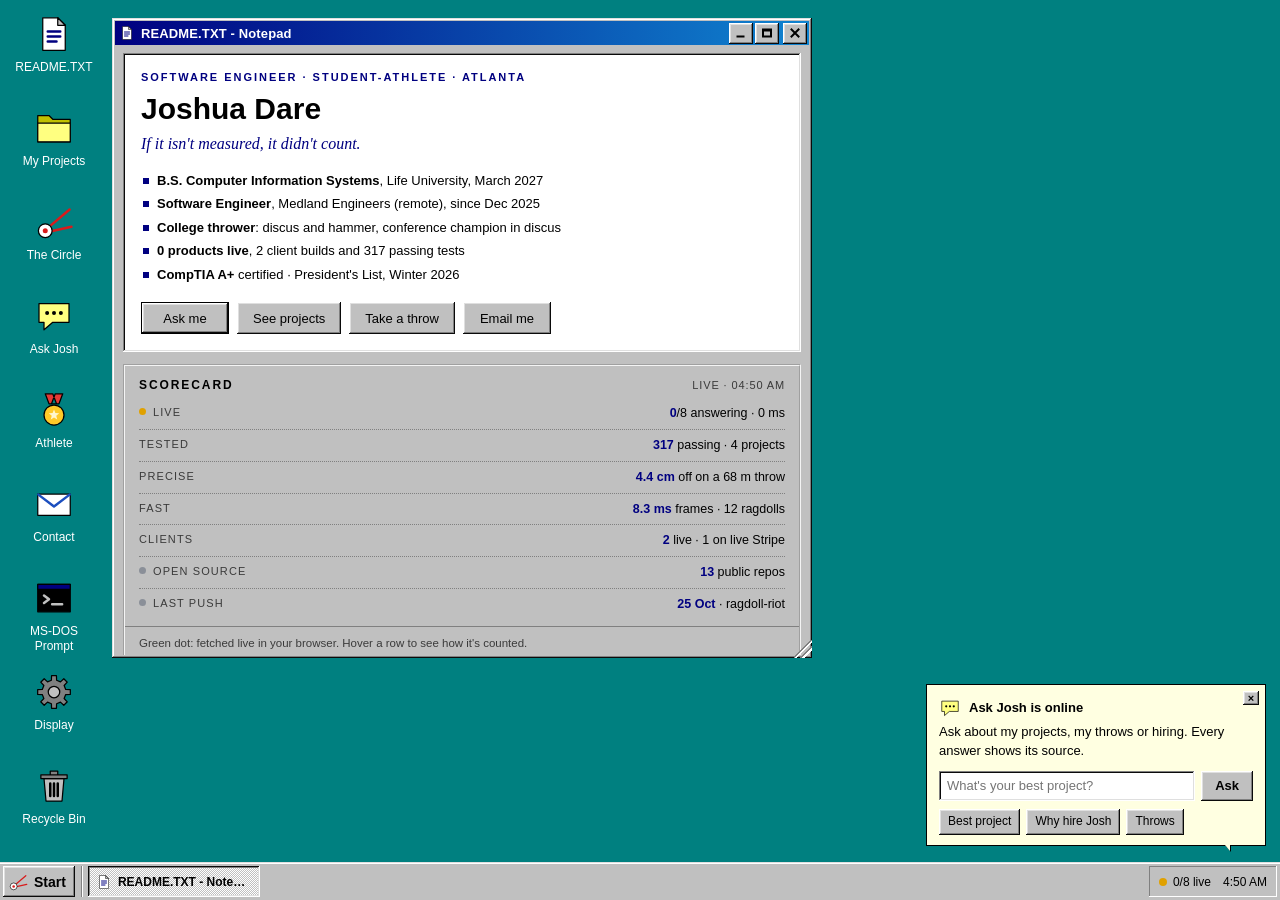
==== index.html @ eb18517e "New logo, favicon, social card and README Retro 98 window logo with The Circle's discus release line" ====
<!doctype html>
<html lang="en">
<head>
<meta charset="utf-8">
<meta name="viewport" content="width=device-width, initial-scale=1, viewport-fit=cover">
<title>Joshua Dare | Software Engineer, Student-Athlete</title>
<meta name="description" content="Joshua Dare: software engineer and college thrower (discus, hammer) in Atlanta. A computer-vision app that measures throws from a phone, live client builds, a browser game, an MCP server and a GPU video engine, with every number measured.">
<link rel="canonical" href="https://dare-os.vercel.app/">
<link rel="icon" href="img/logo.svg" type="image/svg+xml">
<link rel="apple-touch-icon" href="img/apple-touch-icon.png">
<meta property="og:title" content="Joshua Dare | Software Engineer, Student-Athlete">
<meta property="og:description" content="A Windows-style desktop portfolio: 15 projects, an Ask Josh chat, and a discus throw game.">
<meta property="og:image" content="https://dare-os.vercel.app/img/og.jpg">
<meta property="og:url" content="https://dare-os.vercel.app/">
<meta name="twitter:card" content="summary_large_image">
<meta name="theme-color" content="#008080">
<script>
// The theme is set before first paint: ?theme= (shared links), then the visitor's saved pick, then Retro 98.
(function (d) {
  var T = { retro98: 'win', throws: 'mac', mac: 'mac', win11: 'win' }, own = Object.prototype.hasOwnProperty, t = null;
  d.classList.add('js');
  try { t = new URLSearchParams(location.search).get('theme'); } catch (e) { t = null; }
  if (!own.call(T, t)) { try { t = localStorage.getItem('jd-theme'); } catch (e) { t = null; } }
  if (!own.call(T, t)) t = 'retro98';
  d.setAttribute('data-theme', t);
  d.setAttribute('data-chrome', T[t]);
})(document.documentElement);
</script>
<link rel="preconnect" href="https://fonts.googleapis.com">
<link rel="preconnect" href="https://fonts.gstatic.com" crossorigin>
<link rel="stylesheet" href="https://fonts.googleapis.com/css2?family=Big+Shoulders+Display:wght@700;800;900&family=JetBrains+Mono:wght@400;500;700&family=VT323&display=swap">
<link rel="stylesheet" href="style.css">
<script src="js/kb.js" defer></script>
<script src="js/ask.js" defer></script>
<script src="js/wm.js" defer></script>
<script src="js/shell.js" defer></script>
<script src="js/main.js" defer></script>
<script src="js/chat.js" defer></script>
<script src="js/throw.js" defer></script>
<script src="js/term.js" defer></script>
<script src="js/live.js" defer></script>
</head>
<body>
<a class="skip" href="#desk">Skip to the desktop</a>

<!-- One icon set for every theme. The shell clones these; each theme colours and frames them. -->
<template id="ic-doc"><svg class="ic" viewBox="0 0 32 32" aria-hidden="true" focusable="false"><path class="a" d="M7 3h12l6 6v20H7z"/><path class="b" d="M19 3v6h6z"/><path class="c" d="M11 14h10M11 18h10M11 22h7"/></svg></template>
<template id="ic-folder"><svg class="ic" viewBox="0 0 32 32" aria-hidden="true" focusable="false"><path class="b" d="M3 6h9l3 3h14v18H3z"/><path class="a" d="M3 12h26v15H3z"/></svg></template>
<template id="ic-discus"><svg class="ic" viewBox="0 0 32 32" aria-hidden="true" focusable="false"><path class="c" d="M12.5 19.5L28.5 6M13.6 23.4l16.4-3.6"/><circle class="a" cx="9" cy="23" r="5.5"/><circle class="d" cx="9" cy="23" r="2"/></svg></template>
<template id="ic-chat"><svg class="ic" viewBox="0 0 32 32" aria-hidden="true" focusable="false"><path class="a" d="M4 6h24v15H15l-7 6v-6H4z"/><path class="c" style="stroke-width:3.2" d="M10.5 13.5h0M16 13.5h0M21.5 13.5h0"/></svg></template>
<template id="ic-medal"><svg class="ic" viewBox="0 0 32 32" aria-hidden="true" focusable="false"><path class="b" d="M9 3h6l3 8h-6zM23 3h-6l-3 8h6z"/><circle class="a" cx="16" cy="20" r="8"/><path class="d" d="M16 15.6L17.12 18.46L20.18 18.64L17.81 20.59L18.59 23.56L16 21.9L13.41 23.56L14.19 20.59L11.82 18.64L14.88 18.46Z"/></svg></template>
<template id="ic-mail"><svg class="ic" viewBox="0 0 32 32" aria-hidden="true" focusable="false"><path class="a" d="M3 8h26v17H3z"/><path class="c" d="M3.5 8.5L16 18l12.5-9.5"/></svg></template>
<template id="ic-term"><svg class="ic" viewBox="0 0 32 32" aria-hidden="true" focusable="false"><path class="b" d="M3 5h26v22H3z"/><path class="a" d="M3 5h26v4H3z"/><path class="c" d="M8 14l4 3-4 3M14.5 21h8"/></svg></template>
<template id="ic-gear"><svg class="ic" viewBox="0 0 32 32" aria-hidden="true" focusable="false"><path class="a" d="M25.37 13.92L29.06 14.05L29.06 17.95L25.37 18.08L24.10 21.16L26.61 23.85L23.85 26.61L21.16 24.10L18.08 25.37L17.95 29.06L14.05 29.06L13.92 25.37L10.84 24.10L8.15 26.61L5.39 23.85L7.90 21.16L6.63 18.08L2.94 17.95L2.94 14.05L6.63 13.92L7.90 10.84L5.39 8.15L8.15 5.39L10.84 7.90L13.92 6.63L14.05 2.94L17.95 2.94L18.08 6.63L21.16 7.90L23.85 5.39L26.61 8.15L24.10 10.84Z"/><circle class="e" cx="16" cy="16" r="4.6"/></svg></template>
<template id="ic-bin"><svg class="ic" viewBox="0 0 32 32" aria-hidden="true" focusable="false"><path class="a" d="M8 10h16l-1.6 18H9.6z"/><path class="b" d="M5.5 7h21v3h-21zM13 4h6v3h-6z"/><path class="c" d="M13 14v10M16 14v10M19 14v10"/></svg></template>
<template id="ic-app"><svg class="ic" viewBox="0 0 32 32" aria-hidden="true" focusable="false"><path class="e" d="M3 6h26v21H3z"/><path class="a" d="M3 6h26v5H3z"/><path class="c" d="M8 16h9M8 20h13"/></svg></template>
<template id="ic-cam"><svg class="ic" viewBox="0 0 32 32" aria-hidden="true" focusable="false"><path class="c" d="M4 11V4h7M21 4h7v7M28 21v7h-7M11 28H4v-7"/><circle class="a" cx="16" cy="16" r="6.5"/><circle class="e" cx="16" cy="16" r="2.6"/></svg></template>
<template id="ic-stick"><svg class="ic" viewBox="0 0 32 32" aria-hidden="true" focusable="false"><path class="c" d="M16 11v9M16 14l-6.5 4.5M16 14l7-3.5M16 20l-5 8M16 20l5.5 8"/><circle class="a" cx="16" cy="7" r="3.8"/></svg></template>
<template id="ic-bag"><svg class="ic" viewBox="0 0 32 32" aria-hidden="true" focusable="false"><path class="a" d="M6 11h20l-1.5 17h-17z"/><path class="c" d="M11.5 14V9a4.5 4.5 0 0 1 9 0v5"/></svg></template>

<!-- Mac-style themes: the menu bar -->
<header class="menubar" aria-label="Menu bar">
  <button class="mb-logo" type="button" data-launch="readme" aria-label="About Josh Dare"><span data-icon="discus"></span></button>
  <b class="mb-name">Josh Dare</b>
  <nav class="mb-menu" aria-label="Menu">
    <button type="button" data-launch="projects">Projects</button>
    <button type="button" data-launch="circle">The Circle</button>
    <button type="button" data-launch="ask">Ask</button>
    <button type="button" data-launch="contact">Contact</button>
  </nav>
  <div class="mb-right">
    <span class="live-pill" title="Products answering right now, probed from your browser"><span class="ldot" aria-hidden="true"></span><span><span data-count="sites">8</span>/8 live</span></span>
    <button class="mb-search" type="button" data-launch="ask" aria-label="Search: ask the portfolio"><svg viewBox="0 0 20 20" aria-hidden="true" focusable="false"><circle cx="8.5" cy="8.5" r="5.5"/><path d="M12.6 12.6L17 17"/></svg></button>
    <span class="clock" data-clock="mac"></span>
  </div>
</header>

<main class="desk" id="desk" tabindex="-1">
  <h1 class="sr">Joshua Dare: software engineer and college thrower. A portfolio laid out as a desktop.</h1>

  <div class="wall" aria-hidden="true">
    <!-- Throws Night: the throwing sector, chalked on the desktop -->
    <svg class="wall-sector" viewBox="0 0 1000 620" preserveAspectRatio="xMaxYMax slice">
      <g fill="none" stroke="rgba(238,241,246,.11)" stroke-width="1.2">
        <circle cx="120" cy="560" r="16" stroke="rgba(255,62,62,.7)" stroke-width="2"/>
        <path d="M120 560 L980 30"/><path d="M120 560 L995 300"/>
        <path d="M332 429 A 250 250 0 0 1 359 487"/><path d="M459 351 A 400 400 0 0 1 503 444"/>
        <path d="M587 272 A 550 550 0 0 1 648 401"/><path d="M714 194 A 700 700 0 0 1 792 357"/><path d="M842 115 A 850 850 0 0 1 937 314"/>
      </g>
      <g fill="rgba(238,241,246,.2)" font-family="JetBrains Mono, monospace" font-size="12" letter-spacing="2">
        <text x="300" y="420">20M</text><text x="428" y="342">30M</text><text x="556" y="263">40M</text><text x="684" y="186">50M</text><text x="812" y="107">60M</text>
      </g>
    </svg>
    <!-- Windows 11: a bloom of soft blue petals -->
    <svg class="wall-bloom" viewBox="0 0 1600 1000" preserveAspectRatio="xMidYMid slice">
      <defs>
        <radialGradient id="bl-bg" cx="50%" cy="62%" r="75%"><stop offset="0" stop-color="#2f7de1"/><stop offset=".45" stop-color="#0d3f9e"/><stop offset="1" stop-color="#061a4a"/></radialGradient>
        <linearGradient id="bl-p" x1="0" y1="0" x2="0" y2="1"><stop offset="0" stop-color="#bfe3ff"/><stop offset=".55" stop-color="#4aa3ff"/><stop offset="1" stop-color="#1757d6"/></linearGradient>
        <filter id="bl-soft"><feGaussianBlur stdDeviation="6"/></filter>
      </defs>
      <rect width="1600" height="1000" fill="url(#bl-bg)"/>
      <g transform="translate(800 640)" filter="url(#bl-soft)" opacity=".9">
        <path d="M0 0 C -120 -160 -90 -360 0 -470 C 90 -360 120 -160 0 0Z" fill="url(#bl-p)" transform="rotate(-62)" opacity=".55"/>
        <path d="M0 0 C -120 -160 -90 -360 0 -470 C 90 -360 120 -160 0 0Z" fill="url(#bl-p)" transform="rotate(-31)" opacity=".7"/>
        <path d="M0 0 C -130 -170 -100 -390 0 -520 C 100 -390 130 -170 0 0Z" fill="url(#bl-p)" opacity=".85"/>
        <path d="M0 0 C -120 -160 -90 -360 0 -470 C 90 -360 120 -160 0 0Z" fill="url(#bl-p)" transform="rotate(31)" opacity=".7"/>
        <path d="M0 0 C -120 -160 -90 -360 0 -470 C 90 -360 120 -160 0 0Z" fill="url(#bl-p)" transform="rotate(62)" opacity=".55"/>
      </g>
    </svg>
  </div>

  <nav class="icons" aria-label="Desktop" data-launchers="desktop"></nav>

  <!-- Phones: a home screen instead of a desktop -->
  <div class="home">
    <div class="sbar"><span class="clock" data-clock="phone"></span><span class="live-pill"><span class="ldot" aria-hidden="true"></span><span><span data-count="sites">8</span>/8 live</span></span></div>
    <section class="widget" aria-label="Josh Dare at a glance">
      <p class="w-kick">SOFTWARE ENGINEER · STUDENT-ATHLETE</p>
      <p class="w-name">Josh Dare</p>
      <p class="w-line">College thrower: discus and hammer, Life University.</p>
      <p class="w-line">B.S. Computer Information Systems, March 2027.</p>
      <p class="w-stats"><span><b data-count="sites">8</b> live</span><span><b>317</b> tests</span><span><b>2</b> clients</span></p>
      <form class="w-ask" data-nudge>
        <label class="sr" for="w-q">Ask Josh a question</label>
        <input id="w-q" name="q" maxlength="240" autocomplete="off" placeholder="Ask me anything…" enterkeyhint="send">
        <button type="submit">Ask</button>
      </form>
    </section>
    <nav class="grid" aria-label="Home screen" data-launchers="grid"></nav>
    <nav class="pdock" aria-label="Home dock" data-launchers="pdock"></nav>
  </div>

  <!-- ============ README ============ -->
  <section class="win" id="w-readme" data-app="readme" data-icon="doc" data-size="700x640" data-pos="left" role="dialog" aria-labelledby="t-readme">
    <header class="wt"><h2 class="wt-t" id="t-readme">README</h2></header>
    <div class="wb readme">
      <div class="doc">
        <p class="kick">SOFTWARE ENGINEER · STUDENT-ATHLETE · ATLANTA</p>
        <p class="name">Joshua Dare</p>
        <p class="motto">If it isn't measured, it didn't count.</p>
        <ul class="ident">
          <li><b>B.S. Computer Information Systems</b>, Life University, March 2027</li>
          <li><b>Software Engineer</b>, Medland Engineers (remote), since Dec 2025</li>
          <li><b>College thrower</b>: discus and hammer, conference champion in discus</li>
          <li><b><span data-count="sites">8</span> products live</b>, 2 client builds and 317 passing tests</li>
          <li><b>CompTIA A+</b> certified · President's List, Winter 2026</li>
        </ul>
        <div class="cta">
          <button class="btn main" type="button" data-ask>Ask me</button>
          <button class="btn" type="button" data-launch="projects">See projects</button>
          <button class="btn" type="button" data-launch="circle">Take a throw</button>
          <a class="btn" data-email href="#w-contact">Email me</a>
        </div>
      </div>
      <section class="score" data-scorecard aria-labelledby="score-h">
        <header><h3 id="score-h">Scorecard</h3><span data-stamp>MEASURED 25·10·26</span></header>
        <dl>
          <div data-live="sites" title="Each product's live URL, probed from your browser when this page loaded"><dt><span class="dot" aria-hidden="true"></span>LIVE</dt><dd><b>8</b><span data-v> products answering</span></dd></div>
          <div title="SECTOR 54 · ThrowingTracker 107 · DARE Desk 106 · RAGDOLL RIOT 50 headless checks, all run 25 Oct 2026"><dt>TESTED</dt><dd><b>317</b> passing · 4 projects</dd></div>
          <div title="SECTOR's accuracy harness: a rendered 68.14 m throw, measured back from the pixels"><dt>PRECISE</dt><dd><b>4.4 cm</b> off on a 68 m throw</dd></div>
          <div title="480 frames at 1440×900 and 2× pixel ratio, headless Chrome on an M3 Pro"><dt>FAST</dt><dd><b>8.3 ms</b> frames · 12 ragdolls</dd></div>
          <div title="D'extensionz and CleanBins Tuscaloosa"><dt>CLIENTS</dt><dd><b>2</b> live · 1 on live Stripe</dd></div>
          <div data-live="repos" title="Public repos on github.com/Waleee7, from the GitHub API"><dt><span class="dot" aria-hidden="true"></span>OPEN SOURCE</dt><dd><b>13</b> <span data-v>public repos</span></dd></div>
          <div data-live="push" title="Latest public push, from the GitHub API"><dt><span class="dot" aria-hidden="true"></span>LAST PUSH</dt><dd><b>25 Oct</b> <span data-v>· ragdoll-riot</span></dd></div>
        </dl>
        <p class="how">Green dot: fetched live in your browser. Hover a row to see how it's counted.</p>
      </section>
      <p class="status"><span>Open to 2027 roles · taking client builds</span><span data-pagestats>Every mark on this page was measured</span></p>
    </div>
  </section>

  <!-- ============ PROJECTS ============ -->
  <section class="win" id="w-projects" data-app="projects" data-icon="folder" data-size="940x640" role="dialog" aria-labelledby="t-projects">
    <header class="wt"><h2 class="wt-t" id="t-projects">Projects</h2></header>
    <div class="wb explorer">
      <div class="ex-bar"><span class="ex-label" aria-hidden="true">Address</span><span class="ex-addr" data-addr>C:\Josh\Projects</span><span class="ex-count">15 projects</span></div>
      <div class="ex-main">
        <nav class="ex-side" aria-label="Project groups">
          <a href="#g-sports">Sports tech</a><a href="#g-clients">Client builds</a><a href="#g-games">Games &amp; media</a><a href="#g-tools">AI &amp; dev tools</a><a href="#g-learn">Learning apps</a>
        </nav>
        <div class="ex-list" tabindex="0" aria-label="Projects">
          <section class="ex-group" id="g-sports" aria-labelledby="gh-sports">
            <h3 id="gh-sports">Sports tech</h3>
            <ul>
              <li><button type="button" class="ex-item" data-project="sector"><span class="thumb"><img src="img/sector.jpg" alt="" loading="lazy" width="1200" height="750"></span><span class="ex-name">SECTOR</span><span class="ex-tag">01 · Computer vision</span></button></li>
              <li><button type="button" class="ex-item" data-project="trackside"><span class="thumb th-diagram" aria-hidden="true"><svg viewBox="0 0 160 100"><path d="M8 88H152" stroke="#9aa3b5" fill="none"/><path d="M22 74 Q 74 4 140 88" fill="none" stroke="#ff3e3e" stroke-width="3" stroke-dasharray="6 5"/><circle cx="22" cy="74" r="4" fill="#eef1f6"/></svg></span><span class="ex-name">trackside</span><span class="ex-tag">08 · Measurement, Python</span></button></li>
              <li><button type="button" class="ex-item" data-project="throwingtracker"><span class="thumb"><img src="img/throwingtracker.jpg" alt="" loading="lazy" width="1200" height="750"></span><span class="ex-name">ThrowingTracker</span><span class="ex-tag">Training log · 107 tests</span></button></li>
            </ul>
          </section>
          <section class="ex-group" id="g-clients" aria-labelledby="gh-clients">
            <h3 id="gh-clients">Client builds</h3>
            <ul>
              <li><button type="button" class="ex-item" data-project="dextensionz"><span class="thumb"><img src="img/dextensionz.jpg" alt="" loading="lazy" width="1200" height="750"></span><span class="ex-name">D'extensionz</span><span class="ex-tag">02 · Live Stripe storefront</span></button></li>
              <li><button type="button" class="ex-item" data-project="cleanbins"><span class="thumb"><img src="img/cleanbins.jpg" alt="" loading="lazy" width="1200" height="750"></span><span class="ex-name">CleanBins Tuscaloosa</span><span class="ex-tag">Client site · live</span></button></li>
            </ul>
          </section>
          <section class="ex-group" id="g-games" aria-labelledby="gh-games">
            <h3 id="gh-games">Games &amp; media</h3>
            <ul>
              <li><button type="button" class="ex-item" data-project="ragdoll"><span class="thumb"><img src="img/ragdoll.jpg" alt="" loading="lazy" width="1200" height="750"></span><span class="ex-name">RAGDOLL RIOT</span><span class="ex-tag">03 · Browser game</span></button></li>
              <li><button type="button" class="ex-item" data-project="blox"><span class="thumb"><img src="img/blox.jpg" alt="" loading="lazy" width="1080" height="1920"></span><span class="ex-name">BLOX LIFE</span><span class="ex-tag">05 · 3D video engine</span></button></li>
              <li><button type="button" class="ex-item" data-project="infinite"><span class="thumb th-race" aria-hidden="true"><svg viewBox="0 0 160 100"><rect width="160" height="100" fill="#05070b"/><path d="M10 90 C 70 90, 80 20, 152 16" fill="none" stroke="rgba(238,241,246,.3)" stroke-width="12"/><path d="M10 90 C 70 90, 80 20, 152 16" fill="none" stroke="#ff3e3e" stroke-width="2" stroke-dasharray="8 7"/></svg></span><span class="ex-name">Infinite Edition</span><span class="ex-tag">Racing game · in progress</span></button></li>
            </ul>
          </section>
          <section class="ex-group" id="g-tools" aria-labelledby="gh-tools">
            <h3 id="gh-tools">AI &amp; dev tools</h3>
            <ul>
              <li><button type="button" class="ex-item" data-project="darecheck"><span class="thumb"><img src="img/darecheck.jpg" alt="" loading="lazy" width="1200" height="750"></span><span class="ex-name">DARE CHECK</span><span class="ex-tag">New · website safety grade</span></button></li>
              <li><button type="button" class="ex-item" data-project="echo"><span class="thumb"><img src="img/echo.jpg" alt="" loading="lazy" width="1200" height="750"></span><span class="ex-name">echo</span><span class="ex-tag">04 · MCP memory server</span></button></li>
              <li><button type="button" class="ex-item" data-project="daredesk"><span class="thumb th-term" aria-hidden="true"><span>$ vitest run<br>✓ 106 passed</span></span><span class="ex-name">DARE Desk</span><span class="ex-tag">06 · Tested options engine</span></button></li>
              <li><button type="button" class="ex-item" data-project="notch"><span class="thumb"><img src="img/notch.jpg" alt="" loading="lazy" width="1200" height="480"></span><span class="ex-name">Claude Notch</span><span class="ex-tag">07 · macOS dev tool</span></button></li>
              <li><button type="button" class="ex-item" data-project="sandy"><span class="thumb"><img src="img/sandy.jpg" alt="" loading="lazy" width="1200" height="750"></span><span class="ex-name">Sandy</span><span class="ex-tag">Hackathon · team build</span></button></li>
            </ul>
          </section>
          <section class="ex-group" id="g-learn" aria-labelledby="gh-learn">
            <h3 id="gh-learn">Learning apps</h3>
            <ul>
              <li><button type="button" class="ex-item" data-project="lingo"><span class="thumb"><img src="img/globallingo.jpg" alt="" loading="lazy" width="1200" height="750"></span><span class="ex-name">GlobalLingo</span><span class="ex-tag">3D translation app</span></button></li>
              <li><button type="button" class="ex-item" data-project="course"><span class="thumb"><img src="img/course.jpg" alt="" loading="lazy" width="1200" height="750"></span><span class="ex-name">Options Course</span><span class="ex-tag">Gamified edtech · live</span></button></li>
            </ul>
          </section>
        </div>
      </div>
      <p class="status"><span>15 projects · 8 on the main board</span><span>Open one for the full write-up</span></p>
    </div>
  </section>

  <!-- ============ THE CIRCLE ============ -->
  <section class="win" id="w-circle" data-app="circle" data-icon="discus" data-size="1060x640" data-min="420x420" data-pos="center" role="dialog" aria-labelledby="t-circle">
    <header class="wt"><h2 class="wt-t" id="t-circle">The Circle</h2></header>
    <div class="wb circle-app" id="throw">
      <div class="field">
        <canvas aria-hidden="true"></canvas>
        <button type="button" class="hold" aria-describedby="throw-help"><span class="sr">Hold to spin, release to throw</span></button>
        <p class="f-prompt" aria-hidden="true"><b>HOLD</b> TO SPIN · LET GO IN THE <b>RED</b></p>
      </div>
      <div class="hud">
        <p class="c-lede">Hold to spin. Let go while the implement crosses the red window. Release speed, angle and height decide the mark: the same three numbers SECTOR measures from a phone video.</p>
        <div class="imp" role="group" aria-label="Implement">
          <button type="button" data-impl="discus" aria-pressed="true">DISCUS <span>2 KG</span></button>
          <button type="button" data-impl="hammer" aria-pressed="false">HAMMER <span>7.26 KG</span></button>
        </div>
        <div class="readout" aria-hidden="true">
          <span class="r-label" data-r="label">MARK</span>
          <div class="r-num"><b data-r="num">0.00</b><span data-r="unit">m</span></div>
          <p class="r-line"><span class="verdict" data-r="verdict"></span><span data-r="rel">Hold to spin. Let go in the red.</span></p>
        </div>
        <dl class="r-stats">
          <div><dt>YOUR BEST</dt><dd data-r="best">—</dd></div>
          <div><dt>ATTEMPTS</dt><dd data-r="tries">0</dd></div>
        </dl>
        <p class="r-ref" data-r="ref">Alekna's 75.56 m world record needed a 25.33 m/s release at 36°.<cite>SECTOR'S RECONSTRUCTION</cite></p>
        <a class="r-link" href="#w-p-sector" data-open="sector">THE REAL THING: SECTOR MEASURES THROWS FROM VIDEO →</a>
      </div>
      <p class="sr" id="throw-help">Press and hold, or hold Space, to spin. Let go while the implement passes the red window to land inside the sector.</p>
      <p class="sr" aria-live="polite" data-r="live"></p>
    </div>
  </section>

  <!-- ============ ASK JOSH ============ -->
  <section class="win" id="w-ask" data-app="ask" data-icon="chat" data-size="460x660" data-min="320x380" data-pos="right" role="dialog" aria-labelledby="t-ask">
    <header class="wt"><h2 class="wt-t" id="t-ask">Ask Josh</h2></header>
    <div class="wb chat" id="chat">
      <div class="chat-head"><span class="label">ASK THE PORTFOLIO</span><span class="stamp">NO GUESSING · RUNS IN YOUR BROWSER</span></div>
      <div class="chat-thread" role="log" aria-live="polite" aria-label="Conversation" tabindex="0"></div>
      <div class="chat-chips" role="group" aria-label="Suggested questions"></div>
      <form class="chat-form" autocomplete="off">
        <label class="sr" for="chat-in">Ask a question</label>
        <input id="chat-in" name="q" maxlength="240" placeholder="Ask about a project, the stack, the throws…" enterkeyhint="send">
        <button type="submit">Send</button>
      </form>
      <p class="chat-note">Answers come from Josh's fact file and are matched to your question inside this tab. Nothing you type leaves your browser. Type <kbd>/help</kbd> for commands.</p>
    </div>
  </section>

  <!-- ============ ATHLETE ============ -->
  <section class="win" id="w-athlete" data-app="athlete" data-icon="medal" data-size="760x620" role="dialog" aria-labelledby="t-athlete">
    <header class="wt"><h2 class="wt-t" id="t-athlete">Athlete</h2></header>
    <div class="wb athlete">
      <div class="ath-text">
        <p class="kick">THE ATHLETE</p>
        <h3 class="big">Discus. Hammer.</h3>
        <p>I'm a college thrower at Life University. A throw only counts if it lands inside the sector and someone measures it. I hold my software to the same rule: it's live, it's tested, or it isn't on this page.</p>
        <p>Training and shipping both reward the same thing: small, measured improvements, every day.</p>
      </div>
      <div class="onfile">
        <table class="marks-t">
          <caption>Marks on file</caption>
          <thead><tr><th scope="col">Mark</th><th scope="col">Event</th><th scope="col">Implement</th><th scope="col">Where</th><th scope="col">Year</th></tr></thead>
          <tbody>
            <tr><td><b>51.92 m</b></td><td>Discus</td><td>1.5 kg</td><td>Marietta</td><td>2021</td></tr>
            <tr><td><b>48.06 m</b></td><td>Discus</td><td>1.75 kg</td><td>Hayward Field, Eugene</td><td>2022</td></tr>
            <tr><td><b>45.30 m</b></td><td>Discus</td><td>2 kg</td><td>Atlanta</td><td>2023</td></tr>
            <tr><td><b>16.31 m</b></td><td>Shot put</td><td>6 kg</td><td>Hayward Field, Eugene</td><td>2022</td></tr>
          </tbody>
        </table>
        <a class="wa" href="https://worldathletics.org/athletes/united-states/joshua-dare-14939088" target="_blank" rel="noopener">Every result: World Athletics ↗</a>
      </div>
      <ul class="facts">
        <li><span>EVENTS</span><span>Discus · Hammer</span></li>
        <li><span>SCHOOL</span><span>Life University, Marietta, GA</span></li>
        <li><span>DEGREE</span><span>B.S. Computer Information Systems, March 2027</span></li>
        <li><span>EXPERIENCE</span><span>Software Engineer, Medland Engineers (remote, Dec 2025–now) · Front-end developer, DailyIFA</span></li>
        <li><span>HONORS</span><span>Conference champion, discus · President's List, Winter 2026</span></li>
        <li><span>CERTIFIED</span><span>CompTIA A+ (Nov 2024)</span></li>
        <li><span>HACKATHON</span><span>SF Anthropic Hackathon, May 2026</span></li>
        <li><span>BASE</span><span>Atlanta, GA</span></li>
        <li><span>STACK</span><span>TypeScript · React/Next.js · Swift · Python · Three.js</span></li>
      </ul>
    </div>
  </section>

  <!-- ============ CONTACT ============ -->
  <section class="win" id="w-contact" data-app="contact" data-icon="mail" data-size="600x440" role="dialog" aria-labelledby="t-contact">
    <header class="wt"><h2 class="wt-t" id="t-contact">Contact</h2></header>
    <div class="wb contact">
      <p class="kick">OPEN TO 2027 ROLES · TAKING CLIENT BUILDS</p>
      <h3 class="big">Let's put something on the board.</h3>
      <div class="row">
        <a class="btn main" data-email href="#w-contact">Email me</a>
        <button class="btn" type="button" data-ask>Ask the portfolio</button>
        <a class="btn" href="https://github.com/Waleee7" target="_blank" rel="noopener">GitHub ↗</a>
        <a class="btn" href="https://www.linkedin.com/in/akinwaledare" target="_blank" rel="noopener">LinkedIn ↗</a>
      </div>
      <p class="note">Résumé on request: email me and I'll send the current one. Based in Atlanta, GA.</p>
    </div>
  </section>

  <!-- ============ TERMINAL ============ -->
  <section class="win" id="w-terminal" data-app="terminal" data-icon="term" data-size="720x460" data-min="340x240" role="dialog" aria-labelledby="t-terminal">
    <header class="wt"><h2 class="wt-t" id="t-terminal">Terminal</h2></header>
    <div class="wb term-app" id="term">
      <div class="t-out" role="log" aria-live="polite" aria-label="Terminal output" tabindex="0"></div>
      <form class="t-line" autocomplete="off">
        <span class="t-ps" data-ps aria-hidden="true">C:\JOSH&gt;</span>
        <label class="sr" for="t-in">Terminal command</label>
        <input id="t-in" maxlength="240" spellcheck="false" autocapitalize="off" autocomplete="off" enterkeyhint="go">
      </form>
    </div>
  </section>

  <!-- ============ SETTINGS ============ -->
  <section class="win" id="w-settings" data-app="settings" data-icon="gear" data-size="680x600" data-pos="center" role="dialog" aria-labelledby="t-settings">
    <header class="wt"><h2 class="wt-t" id="t-settings">Settings</h2></header>
    <div class="wb settings">
      <fieldset class="themes">
        <legend>Theme</legend>
        <label class="th-card" data-pick="retro98"><input type="radio" name="theme" value="retro98"><span class="mini" aria-hidden="true"><i class="m-win"><i class="m-tb"></i></i><i class="m-bar"></i></span><span class="th-name">Retro 98</span><span class="th-sub">Teal desktop, gray bevels, Start menu</span></label>
        <label class="th-card" data-pick="throws"><input type="radio" name="theme" value="throws"><span class="mini" aria-hidden="true"><i class="m-win"><i class="m-tb"></i></i><i class="m-bar"></i></span><span class="th-name">Throws Night</span><span class="th-sub">Black and red, menu bar and dock</span></label>
        <label class="th-card" data-pick="mac"><input type="radio" name="theme" value="mac"><span class="mini" aria-hidden="true"><i class="m-win"><i class="m-tb"></i></i><i class="m-bar"></i></span><span class="th-name">Mac Light</span><span class="th-sub">Glass windows, dock, system font</span></label>
        <label class="th-card" data-pick="win11"><input type="radio" name="theme" value="win11"><span class="mini" aria-hidden="true"><i class="m-win"><i class="m-tb"></i></i><i class="m-bar"></i></span><span class="th-name">Windows 11</span><span class="th-sub">Centered taskbar, search, frosted windows</span></label>
      </fieldset>
      <section class="about-site" aria-labelledby="about-h">
        <h3 id="about-h">About this desktop</h3>
        <p>Plain HTML, CSS and JavaScript: no framework and no build step. Your theme stays in this browser. Add <code>?theme=mac</code> to a link to share a look.</p>
        <p class="stats" data-pagestats>Every mark on this page was measured</p>
      </section>
    </div>
  </section>

  <!-- ============ RECYCLE BIN ============ -->
  <section class="win" id="w-bin" data-app="bin" data-icon="bin" data-size="540x360" role="dialog" aria-labelledby="t-bin">
    <header class="wt"><h2 class="wt-t" id="t-bin">Recycle Bin</h2></header>
    <div class="wb bin">
      <p>Old portfolios. Retired, not deleted: both still work.</p>
      <ul class="files">
        <li><a href="v1.html"><span class="f-ic" data-icon="doc"></span><span class="f-name">portfolio-v1.html</span><span class="f-sub">The first throws portfolio</span></a></li>
        <li><a href="v2/"><span class="f-ic" data-icon="folder"></span><span class="f-name">portfolio-v2</span><span class="f-sub">The scrolling version with the chat drawer</span></a></li>
      </ul>
    </div>
  </section>

  <!-- ============ PROJECT WINDOWS: the eight attempts ============ -->
  <section class="win proj" id="w-p-sector" data-app="p-sector" data-icon="cam" data-size="980x660" role="dialog" aria-labelledby="t-p-sector">
    <header class="wt"><h2 class="wt-t" id="t-p-sector">SECTOR</h2></header>
    <div class="wb case">
      <div class="case-text">
        <p class="lab">ATTEMPT 01 · FAIR <i>· SPORTS TECH · COMPUTER VISION</i></p>
        <p class="case-name" aria-hidden="true">SECTOR</p>
        <p class="what">Point a phone at the ring, click four points on the rim, and SECTOR recovers a throw's release speed, angle and height and its official distance. All of it runs in the browser. Nothing is uploaded.</p>
        <div class="release"><h3>The release</h3><p>The demo footage and your own video go through the same <code>analyze()</code>. No demo-only code path can drift from the real one, which is the only reason the error numbers mean anything.</p></div>
        <div class="marks"><div><b>4.4 cm</b><span>OFF ON A 68 M THROW</span></div><div><b>54</b><span>TESTS PASSING</span></div><div><b>3</b><span>RUNTIME DEPENDENCIES</span></div></div>
        <p class="note">Validated against rendered footage with known answers. Surveyed real throws are next.</p>
        <div class="go"><a class="btn main" href="https://sector-ochre.vercel.app" target="_blank" rel="noopener">Run the tracker ↗</a><a class="btn" href="https://github.com/Waleee7/sector" target="_blank" rel="noopener">Source ↗</a><span class="stack">NEXT.JS 16 · TYPESCRIPT · WEB WORKERS · RANSAC · RK4</span></div>
      </div>
      <figure class="shot" data-embed="sector" data-src="https://sector-ochre.vercel.app" data-title="SECTOR, running live">
        <img src="img/sector.jpg" alt="SECTOR tracking a reconstruction of Mykolas Alekna's 75.56 m discus world record" loading="lazy" width="1200" height="750">
        <button type="button" class="play-here" data-embed-btn>▶ RUN IT HERE</button>
      </figure>
    </div>
  </section>

  <section class="win proj" id="w-p-dextensionz" data-app="p-dextensionz" data-icon="bag" data-size="980x620" role="dialog" aria-labelledby="t-p-dextensionz">
    <header class="wt"><h2 class="wt-t" id="t-p-dextensionz">D'extensionz</h2></header>
    <div class="wb case">
      <div class="case-text">
        <p class="lab">ATTEMPT 02 · FAIR <i>· CLIENT BUILD</i></p>
        <p class="case-name" aria-hidden="true">D'extensionz</p>
        <p class="what">A luxury hair brand's storefront, built for a paying client, taking real cards.</p>
        <div class="release"><h3>The release</h3><p>Stripe Checkout in live mode, so card data never touches my code.</p></div>
        <div class="marks"><div><b>LIVE</b><span>STRIPE LIVE MODE</span></div><div><b>1</b><span>PAYING CLIENT</span></div><div><b>0</b><span>CARD NUMBERS ON MY SERVER</span></div></div>
        <div class="go"><a class="btn main" href="https://dextensionz-site.vercel.app" target="_blank" rel="noopener">See it live ↗</a><span class="stack">NEXT.JS 16 · REACT 19 · TAILWIND 4 · GSAP · STRIPE</span></div>
      </div>
      <figure class="shot"><img src="img/dextensionz.jpg" alt="The D'extensionz storefront homepage" loading="lazy" width="1200" height="750"></figure>
    </div>
  </section>

  <section class="win proj" id="w-p-ragdoll" data-app="p-ragdoll" data-icon="stick" data-size="980x660" role="dialog" aria-labelledby="t-p-ragdoll">
    <header class="wt"><h2 class="wt-t" id="t-p-ragdoll">RAGDOLL RIOT</h2></header>
    <div class="wb case">
      <div class="case-text">
        <p class="lab">ATTEMPT 03 · FAIR <i>· BROWSER GAME</i></p>
        <p class="case-name" aria-hidden="true">Ragdoll Riot</p>
        <p class="what">A stickman ragdoll brawler with boss waves, shield guys, electric ropes and a super meter. Runs on any phone, and right here.</p>
        <div class="release"><h3>The release</h3><p>One rig, two modes: fighters are posed with two-bone IK, and a hit hands the same eleven points to a Verlet integrator, so launching a body is just "stop posing it". No engine, no dependencies, and 50 headless checks gate every deploy.</p></div>
        <div class="marks"><div><b>8.3 ms</b><span>AVG FRAME</span></div><div><b>12</b><span>RAGDOLLS ON SCREEN</span></div><div><b>50</b><span>BROWSER CHECKS</span></div></div>
        <div class="go"><a class="btn main" href="https://ragdoll-riot.vercel.app" target="_blank" rel="noopener">Play full screen ↗</a><a class="btn" href="https://github.com/Waleee7/ragdoll-riot" target="_blank" rel="noopener">Source ↗</a><span class="stack">CANVAS · WEB AUDIO · PLAYWRIGHT</span></div>
      </div>
      <figure class="shot" data-embed="ragdoll" data-src="https://ragdoll-riot.vercel.app" data-title="RAGDOLL RIOT, playable">
        <img src="img/ragdoll.jpg" alt="RAGDOLL RIOT mid-fight, with the live ropes and a tip" loading="lazy" width="1200" height="750">
        <button type="button" class="play-here" data-embed-btn>▶ PLAY IT HERE</button>
      </figure>
    </div>
  </section>

  <section class="win proj" id="w-p-echo" data-app="p-echo" data-icon="app" data-size="980x620" role="dialog" aria-labelledby="t-p-echo">
    <header class="wt"><h2 class="wt-t" id="t-p-echo">echo</h2></header>
    <div class="wb case">
      <div class="case-text">
        <p class="lab">ATTEMPT 04 · FAIR <i>· AI TOOLING · MCP SERVER</i></p>
        <p class="case-name" aria-hidden="true">echo</p>
        <p class="what">An open-source MCP server that gives AI assistants a memory that lasts between sessions, with a 3D brain dashboard of everything it remembers.</p>
        <div class="release"><h3>The release</h3><p>Every memory is a plain JSON file with its provenance and a freshness score that halves every 30 days. No database to host or migrate, and you can read exactly what your AI knows in a text editor.</p></div>
        <div class="marks"><div><b>5</b><span>MCP TOOLS</span></div><div><b>7</b><span>BRAIN REGIONS</span></div><div><b>MIT</b><span>OPEN SOURCE</span></div></div>
        <div class="go"><a class="btn main" href="https://echo-ruby-omega.vercel.app" target="_blank" rel="noopener">See the demo ↗</a><a class="btn" href="https://github.com/Waleee7/echo" target="_blank" rel="noopener">Source ↗</a><span class="stack">TYPESCRIPT · NEXT.JS 15 · REACT THREE FIBER · MCP</span></div>
      </div>
      <figure class="shot"><img src="img/echo.jpg" alt="The echo dashboard: a 3D memory brain waiting for its first memory" loading="lazy" width="1200" height="750"></figure>
    </div>
  </section>

  <section class="win proj" id="w-p-blox" data-app="p-blox" data-icon="app" data-size="900x680" role="dialog" aria-labelledby="t-p-blox">
    <header class="wt"><h2 class="wt-t" id="t-p-blox">BLOX LIFE</h2></header>
    <div class="wb case">
      <div class="case-text">
        <p class="lab">ATTEMPT 05 · FAIR <i>· MEDIA ENGINE</i></p>
        <p class="case-name" aria-hidden="true">Blox Life</p>
        <p class="what">A 3D engine that turns written skits into vertical videos: blocky characters, voices, beats and captions.</p>
        <div class="release"><h3>The release</h3><p>Every frame is a pure function of time, so frames render in any order. Headless Chrome draws them on the laptop's GPU through Metal, about ten times faster than software rendering.</p></div>
        <div class="marks"><div><b>50 s</b><span>FOR 10 VIDEOS</span></div><div><b>1080×1920</b><span>EVERY FRAME</span></div><div><b>−14</b><span>LUFS, PLATFORM LOUDNESS</span></div></div>
        <div class="go"><span class="stack">THREE.JS · WEB AUDIO · PLAYWRIGHT · FFMPEG</span></div>
      </div>
      <figure class="shot phone">
        <video src="media/blox-noob-pro.mp4" poster="img/blox.jpg" muted loop playsinline preload="none" aria-label="A BLOX LIFE skit: the noob wins the sword fight" width="1080" height="1920"></video>
        <button type="button" class="sound" data-sound aria-pressed="false">SOUND OFF</button>
      </figure>
    </div>
  </section>

  <section class="win proj" id="w-p-daredesk" data-app="p-daredesk" data-icon="term" data-size="940x600" role="dialog" aria-labelledby="t-p-daredesk">
    <header class="wt"><h2 class="wt-t" id="t-p-daredesk">DARE Desk</h2></header>
    <div class="wb case">
      <div class="case-text">
        <p class="lab">ATTEMPT 06 · FAIR <i>· TRADING ENGINE</i></p>
        <p class="case-name" aria-hidden="true">DARE Desk</p>
        <p class="what">A rules-based options decision engine with an active scanner. Paper-first: it trades on paper until the rules prove out, because wrong numbers cost money.</p>
        <div class="release"><h3>The release</h3><p>Zod schemas at every edge and a Vitest suite for the rules. Credentials stay out of the repo.</p></div>
        <div class="marks"><div><b>106</b><span>TESTS PASSING</span></div><div><b>12</b><span>TEST FILES</span></div><div><b>8.0 s</b><span>FULL SUITE</span></div></div>
        <div class="go"><a class="btn main" href="https://github.com/Waleee7/dare-desk" target="_blank" rel="noopener">Read the source ↗</a><span class="stack">TYPESCRIPT · ZOD · VITEST</span></div>
      </div>
      <figure class="shot"><pre class="term"><span class="dim">$ npx vitest run</span>

 <span class="ok">✓</span> 12 test files

 Test Files  <span class="ok">12 passed</span> (12)
      Tests  <span class="ok">106 passed</span> (106)
   Duration  7.97s

<span class="dim">run 25 Oct 2026</span></pre></figure>
    </div>
  </section>

  <section class="win proj" id="w-p-notch" data-app="p-notch" data-icon="app" data-size="940x600" role="dialog" aria-labelledby="t-p-notch">
    <header class="wt"><h2 class="wt-t" id="t-p-notch">Claude Notch</h2></header>
    <div class="wb case">
      <div class="case-text">
        <p class="lab">ATTEMPT 07 · FAIR <i>· macOS DEV TOOL</i></p>
        <p class="case-name" aria-hidden="true">Claude Notch</p>
        <p class="what">A Dynamic Island for AI coding sessions: a pixel Claude lives in the MacBook notch and drops down when a task finishes or needs you.</p>
        <div class="release"><h3>The release</h3><p>Native Swift with SwiftUI on an AppKit panel, fed by the coding agent's own hooks. Everything stays on the Mac.</p></div>
        <div class="marks"><div><b>MIT</b><span>OPEN SOURCE</span></div><div><b>0</b><span>SERVERS</span></div><div><b>3</b><span>SESSION STATES</span></div></div>
        <div class="go"><a class="btn main" href="https://github.com/Waleee7/claude-notch" target="_blank" rel="noopener">Read the source ↗</a><span class="stack">SWIFT · SWIFTUI · APPKIT</span></div>
      </div>
      <figure class="shot"><img src="img/notch.jpg" alt="Claude Notch showing three coding sessions in the notch" loading="lazy" width="1200" height="480"></figure>
    </div>
  </section>

  <section class="win proj" id="w-p-trackside" data-app="p-trackside" data-icon="cam" data-size="940x620" role="dialog" aria-labelledby="t-p-trackside">
    <header class="wt"><h2 class="wt-t" id="t-p-trackside">trackside</h2></header>
    <div class="wb case">
      <div class="case-text">
        <p class="lab">ATTEMPT 08 · FAIR <i>· MEASUREMENT · PYTHON</i></p>
        <p class="case-name" aria-hidden="true">trackside</p>
        <p class="what">Track and field measurement from one ordinary camera: sprint finish timing, and the flight of a thrown implement.</p>
        <div class="release"><h3>The release</h3><p>Every number comes back with its uncertainty. A mark without an error bar isn't a measurement.</p></div>
        <div class="marks"><div><b>0.58 ms</b><span>WORST FINISH-TIMING ERROR</span></div><div><b>29×</b><span>FINER THAN THE FRAME RATE</span></div><div><b>±σ</b><span>ON EVERY NUMBER</span></div></div>
        <p class="note">Measured on synthetic scenes with known answers, with sub-pixel motion, motion blur and sensor noise.</p>
        <div class="go"><a class="btn main" href="https://github.com/Waleee7/trackside" target="_blank" rel="noopener">Read the source ↗</a><span class="stack">PYTHON · OPENCV · NUMPY · SCIPY</span></div>
      </div>
      <figure class="shot diagram">
        <svg viewBox="0 0 560 340" role="img" aria-label="Diagram: an implement's flight path with release speed, angle and height marked">
          <g fill="none" stroke="rgba(238,241,246,.25)"><path d="M20 300 H540"/></g>
          <path d="M70 250 Q 260 20 500 300" fill="none" stroke="#ff3e3e" stroke-width="3" stroke-dasharray="7 6"/>
          <circle cx="70" cy="250" r="7" fill="#eef1f6"/>
          <path d="M70 250 L150 170" stroke="#eef1f6" stroke-width="2"/><path d="M70 250 H160" stroke="rgba(238,241,246,.4)"/>
          <path d="M70 300 V250" stroke="rgba(238,241,246,.4)" stroke-dasharray="3 4"/>
          <g fill="#eef1f6" font-family="JetBrains Mono, monospace" font-size="13">
            <text x="160" y="160">release speed ± σ</text><text x="168" y="238">angle ± σ</text><text x="80" y="290">height ± σ</text>
            <text x="350" y="330">predicted distance ± σ</text>
          </g>
        </svg>
      </figure>
    </div>
  </section>

  <!-- ============ PROJECT WINDOWS: also shipped ============ -->
  <section class="win proj small" id="w-p-darecheck" data-app="p-darecheck" data-icon="app" data-size="900x600" role="dialog" aria-labelledby="t-p-darecheck">
    <header class="wt"><h2 class="wt-t" id="t-p-darecheck">DARE CHECK</h2></header>
    <div class="wb case">
      <div class="case-text">
        <p class="lab">NEW · BUILT OCT 2026 <i>· LAUNCHING SOON</i></p>
        <p class="case-name" aria-hidden="true">DARE CHECK</p>
        <p class="what">A free 10-second safety grade for small-business websites. Fourteen checks (HTTPS, security headers, cookies and the records that stop email spoofing), each explained in plain English, with copy-paste fixes written for the host the site actually runs on.</p>
        <div class="release"><h3>The release</h3><p>It fetches whatever address a stranger types, so it's built like a security product first. Every resolved address is checked again at connect time, so it can't be aimed at a private network, and a server that drips one byte at a time can't hold a scan open.</p></div>
        <div class="marks"><div><b>14</b><span>CHECKS, GRADED A–F</span></div><div><b>62</b><span>TESTS + BROWSER CHECKS</span></div><div><b>0</b><span>DEPENDENCIES</span></div></div>
        <p class="note">Real scans: github.com A (99), wordpress.org B (88), neverssl.com F (19).</p>
        <div class="go"><span class="stack">NODE · VANILLA JS · VERCEL FUNCTIONS</span></div>
      </div>
      <figure class="shot"><img src="img/darecheck.jpg" alt="DARE CHECK home page asking: Is your website safe?" loading="lazy" width="1200" height="750"></figure>
    </div>
  </section>
  <section class="win proj small" id="w-p-cleanbins" data-app="p-cleanbins" data-icon="app" data-size="860x540" role="dialog" aria-labelledby="t-p-cleanbins">
    <header class="wt"><h2 class="wt-t" id="t-p-cleanbins">CleanBins Tuscaloosa</h2></header>
    <div class="wb case">
      <div class="case-text">
        <p class="lab">CLIENT BUILD · LIVE</p>
        <p class="case-name" aria-hidden="true">CleanBins</p>
        <p class="what">Site for a trash-bin cleaning service, approved by the owner and live.</p>
        <div class="go"><a class="btn main" href="https://cleanbins-tuscaloosa.vercel.app" target="_blank" rel="noopener">Visit ↗</a></div>
      </div>
      <figure class="shot"><img src="img/cleanbins.jpg" alt="CleanBins Tuscaloosa homepage" loading="lazy" width="1200" height="750"></figure>
    </div>
  </section>

  <section class="win proj small" id="w-p-throwingtracker" data-app="p-throwingtracker" data-icon="app" data-size="860x540" role="dialog" aria-labelledby="t-p-throwingtracker">
    <header class="wt"><h2 class="wt-t" id="t-p-throwingtracker">ThrowingTracker</h2></header>
    <div class="wb case">
      <div class="case-text">
        <p class="lab">SPORTS TECH · LIVE</p>
        <p class="case-name" aria-hidden="true">ThrowingTracker</p>
        <p class="what">Offline-first training log for throwers: marks, Meet Day mode, landing-zone scatter and frame-by-frame video review. 107 tests.</p>
        <div class="go"><a class="btn main" href="https://throwing-tracker.vercel.app" target="_blank" rel="noopener">Visit ↗</a><a class="btn" href="https://github.com/Waleee7/ThrowingTracker" target="_blank" rel="noopener">Source ↗</a></div>
      </div>
      <figure class="shot"><img src="img/throwingtracker.jpg" alt="ThrowingTracker start screen" loading="lazy" width="1200" height="750"></figure>
    </div>
  </section>

  <section class="win proj small" id="w-p-sandy" data-app="p-sandy" data-icon="app" data-size="860x540" role="dialog" aria-labelledby="t-p-sandy">
    <header class="wt"><h2 class="wt-t" id="t-p-sandy">Sandy</h2></header>
    <div class="wb case">
      <div class="case-text">
        <p class="lab">HACKATHON · TEAM BUILD</p>
        <p class="case-name" aria-hidden="true">Sandy</p>
        <p class="what">SF Anthropic Hackathon, May 2026, with James Olusoga. Claude reads a guest's history across a hotel chain and briefs staff the moment they walk in.</p>
        <div class="go"><a class="btn main" href="https://chain-recall.vercel.app" target="_blank" rel="noopener">Demo ↗</a><a class="btn" href="https://github.com/Waleee7/chain-recall" target="_blank" rel="noopener">Source ↗</a></div>
      </div>
      <figure class="shot"><img src="img/sandy.jpg" alt="Sandy's title card: I am Sandy, the institutional memory of Rosewood" loading="lazy" width="1200" height="750"></figure>
    </div>
  </section>

  <section class="win proj small" id="w-p-lingo" data-app="p-lingo" data-icon="app" data-size="860x540" role="dialog" aria-labelledby="t-p-lingo">
    <header class="wt"><h2 class="wt-t" id="t-p-lingo">GlobalLingo</h2></header>
    <div class="wb case">
      <div class="case-text">
        <p class="lab">3D · TRANSLATION</p>
        <p class="case-name" aria-hidden="true">GlobalLingo</p>
        <p class="what">Translation app with an interactive Three.js globe: click a country to pick its language. Streaks, rewards and haptics on mobile.</p>
        <div class="go"><a class="btn main" href="https://global-lingo.vercel.app" target="_blank" rel="noopener">Visit ↗</a><a class="btn" href="https://github.com/Waleee7/GlobalLingo" target="_blank" rel="noopener">Source ↗</a></div>
      </div>
      <figure class="shot"><img src="img/globallingo.jpg" alt="GlobalLingo start screen" loading="lazy" width="1200" height="750"></figure>
    </div>
  </section>

  <section class="win proj small" id="w-p-course" data-app="p-course" data-icon="app" data-size="860x540" role="dialog" aria-labelledby="t-p-course">
    <header class="wt"><h2 class="wt-t" id="t-p-course">Options Course</h2></header>
    <div class="wb case">
      <div class="case-text">
        <p class="lab">EDTECH · LIVE</p>
        <p class="case-name" aria-hidden="true">Options Course</p>
        <p class="what">Gamified options trading course: 13 modules, quizzes, real-chart challenges, XP and badges. No sign-up.</p>
        <div class="go"><a class="btn main" href="https://optionstradingcourse.vercel.app" target="_blank" rel="noopener">Visit ↗</a><a class="btn" href="https://github.com/Waleee7/options-trading-course" target="_blank" rel="noopener">Source ↗</a></div>
      </div>
      <figure class="shot"><img src="img/course.jpg" alt="The options course's module map" loading="lazy" width="1200" height="750"></figure>
    </div>
  </section>

  <section class="win proj small" id="w-p-infinite" data-app="p-infinite" data-icon="app" data-size="820x500" role="dialog" aria-labelledby="t-p-infinite">
    <header class="wt"><h2 class="wt-t" id="t-p-infinite">Infinite Edition</h2></header>
    <div class="wb case">
      <div class="case-text">
        <p class="lab">GAME · IN PROGRESS</p>
        <p class="case-name" aria-hidden="true">Infinite Edition</p>
        <p class="what">An arcade racing game with drift physics, built in Three.js. Private while the assets get cleared.</p>
      </div>
      <figure class="shot"><svg class="ph" viewBox="0 0 320 180" aria-hidden="true"><rect width="320" height="180" fill="#05070b"/><path d="M20 160 C 120 160, 140 40, 300 30" fill="none" stroke="rgba(238,241,246,.3)" stroke-width="18"/><path d="M20 160 C 120 160, 140 40, 300 30" fill="none" stroke="#ff3e3e" stroke-width="2" stroke-dasharray="10 9"/><path d="M60 150 C 130 150, 150 70, 230 52" fill="none" stroke="rgba(255,62,62,.35)" stroke-width="4"/></svg></figure>
    </div>
  </section>
</main>

<!-- Windows-style themes: the taskbar -->
<footer class="taskbar" aria-label="Taskbar">
  <div class="tb-mid">
    <button class="start-btn" type="button" aria-expanded="false" aria-controls="startmenu"><span data-icon="discus"></span><b>Start</b></button>
    <form class="tb-search" role="search" data-search>
      <label class="sr" for="tb-q">Search: ask the portfolio</label>
      <svg viewBox="0 0 20 20" aria-hidden="true" focusable="false"><circle cx="8.5" cy="8.5" r="5.5"/><path d="M12.6 12.6L17 17"/></svg>
      <input id="tb-q" name="q" placeholder="Search" maxlength="240" autocomplete="off" enterkeyhint="search">
    </form>
    <div class="tasks" role="group" aria-label="Open windows"></div>
  </div>
  <div class="tray">
    <span class="live-pill" title="Products answering right now, probed from your browser"><span class="ldot" aria-hidden="true"></span><span><span data-count="sites">8</span>/8 live</span></span>
    <span class="clock" data-clock="win"></span>
  </div>
</footer>

<div class="startmenu" id="startmenu" hidden>
  <div class="sm-side" aria-hidden="true"><span><b>Josh</b>Dare<i>98</i></span></div>
  <div class="sm-main">
    <form class="sm-search" role="search" data-search>
      <label class="sr" for="sm-q">Search: ask the portfolio</label>
      <input id="sm-q" name="q" placeholder="Ask anything about Josh's work" maxlength="240" autocomplete="off" enterkeyhint="search">
    </form>
    <p class="sm-h">Pinned</p>
    <ul class="sm-apps" data-launchers="start"></ul>
    <p class="sm-h sm-rec-h">Recommended</p>
    <ul class="sm-rec">
      <li><button type="button" data-project="sector"><span data-icon="cam"></span><span><b>SECTOR</b><small>Throw analytics from one camera</small></span></button></li>
      <li><button type="button" data-project="ragdoll"><span data-icon="stick"></span><span><b>RAGDOLL RIOT</b><small>Playable right here</small></span></button></li>
      <li><button type="button" data-project="dextensionz"><span data-icon="bag"></span><span><b>D'extensionz</b><small>Client storefront on live Stripe</small></span></button></li>
    </ul>
    <div class="sm-foot"><span class="sm-av" aria-hidden="true">JD</span><span>Joshua Dare</span></div>
  </div>
</div>

<!-- The chatbot says hello: a tray balloon in the Windows themes, a notification in the Mac ones -->
<aside class="nudge" id="nudge" aria-labelledby="nudge-t" hidden>
  <button class="nudge-x" type="button" aria-label="Dismiss the Ask Josh greeting">×</button>
  <p class="nudge-t" id="nudge-t"><span data-icon="chat"></span><b>Ask Josh is online</b></p>
  <p class="nudge-b">Ask about my projects, my throws or hiring. Every answer shows its source.</p>
  <form class="nudge-f" data-nudge>
    <label class="sr" for="nudge-q">Ask Josh a question</label>
    <input id="nudge-q" name="q" maxlength="240" autocomplete="off" placeholder="What's your best project?" enterkeyhint="send">
    <button type="submit">Ask</button>
  </form>
  <div class="nudge-c">
    <button type="button" data-q="What's your best project?">Best project</button>
    <button type="button" data-q="Why should we hire you?">Why hire Josh</button>
    <button type="button" data-q="What are your marks?">Throws</button>
  </div>
</aside>

<!-- Mac-style themes: the dock -->
<nav class="dock" aria-label="Dock">
  <div class="dock-apps" data-launchers="dock"></div>
  <div class="dock-min" role="group" aria-label="Minimized windows"></div>
</nav>
</body>
</html>
---- style.css ----
/* ==========================================================================
   Josh Dare's portfolio desktop. Retro 98 is the default (:root); Throws Night,
   Mac Light and Windows 11 override the tokens. data-chrome says which family:
   "win" = taskbar + Start menu, "mac" = menu bar + dock.
   ========================================================================== */
:root {
  color-scheme: light;
  --font-ui: Tahoma, Verdana, "Segoe UI", sans-serif;
  --font-mono: "Lucida Console", "Courier New", monospace;
  --fs: 13px;
  --desk: #008080; --desk-fg: #fff; --desk-shadow: none;
  --win-bg: #c0c0c0; --win-fg: #000; --dim: #3a3a3a; --line: #808080;
  --panel: #fff; --panel-fg: #000; --hover-bg: #e4e4f4;
  --accent: #000080; --accent-ink: #000080; --on-accent: #fff; --link: #000080;
  --ok: #1fbf4c; --ok-ink: #005a00; --bad-ink: #a00000;
  --sel-bg: #000080; --sel-fg: #fff;
  --focus: #000;
  --me-bg: #ffffe1; --me-fg: #000; --r-msg: 0;
  --f-name: 900 30px/1.1 "Arial Black", Arial, sans-serif;
  --f-motto: italic 16px/1.4 Georgia, "Times New Roman", serif;
  --f-case: 900 26px/1.1 "Arial Black", Arial, sans-serif;
  --f-h: 900 22px/1.15 "Arial Black", Arial, sans-serif;
  --f-num: 900 22px/1.1 "Arial Black", Arial, sans-serif;
  --f-readout: 900 56px/.95 "Arial Black", Arial, sans-serif;
  --f-stat: 900 22px/1 "Arial Black", Arial, sans-serif;
  --f-mark: 700 14px/1.2 Tahoma, sans-serif;
  --tt: none;
  --desk-top: 0px; --desk-bot: 38px; --gl: 112px; --gr: 20px;
  --bevel-out: inset -1px -1px #0a0a0a, inset 1px 1px #fff, inset -2px -2px #808080, inset 2px 2px #dfdfdf;
  --bevel-win: inset -1px -1px #0a0a0a, inset 1px 1px #dfdfdf, inset -2px -2px #808080, inset 2px 2px #fff;
  --bevel-in: inset -1px -1px #fff, inset 1px 1px #808080, inset -2px -2px #dfdfdf, inset 2px 2px #0a0a0a;
  --bevel-press: inset -1px -1px #fff, inset 1px 1px #0a0a0a, inset -2px -2px #dfdfdf, inset 2px 2px #808080;
  --bevel-thin: inset -1px -1px #fff, inset 1px 1px #808080;
  --i-o: #000; --i-ow: 1; --i-cw: 2;
}
[data-theme="throws"] {
  color-scheme: dark;
  --font-ui: "JetBrains Mono", "SF Mono", ui-monospace, Menlo, monospace;
  --font-mono: "JetBrains Mono", "SF Mono", ui-monospace, Menlo, monospace;
  --fs: 13px;
  --desk: #0a0d14; --desk-fg: #eef1f6; --desk-shadow: 0 1px 2px #000;
  --win-bg: #10141f; --win-fg: #eef1f6; --dim: #98a1b3; --line: #242b3d;
  --panel: #0c1019; --panel-fg: #eef1f6; --hover-bg: rgba(255,62,62,.08);
  --accent: #ff3e3e; --accent-ink: #ff7b7b; --on-accent: #0a0d14; --link: #ff7b7b;
  --ok: #7dffa1; --ok-ink: #7dffa1; --bad-ink: #ff7b7b;
  --sel-bg: rgba(255,62,62,.22); --sel-fg: #fff;
  --focus: #ff7b7b;
  --me-bg: #151a28; --me-fg: #eef1f6; --r-msg: 0;
  --f-name: 900 clamp(52px, 12cqi, 104px)/.86 "Big Shoulders Display", "Arial Narrow", Impact, sans-serif;
  --f-motto: 800 clamp(20px, 4cqi, 30px)/1 "Big Shoulders Display", "Arial Narrow", Impact, sans-serif;
  --f-case: 900 clamp(46px, 9cqi, 84px)/.86 "Big Shoulders Display", "Arial Narrow", Impact, sans-serif;
  --f-h: 900 clamp(38px, 7cqi, 64px)/.88 "Big Shoulders Display", "Arial Narrow", Impact, sans-serif;
  --f-num: 900 40px/1 "Big Shoulders Display", "Arial Narrow", Impact, sans-serif;
  --f-readout: 900 clamp(68px, 9cqi, 112px)/.82 "Big Shoulders Display", "Arial Narrow", Impact, sans-serif;
  --f-stat: 900 32px/1 "Big Shoulders Display", "Arial Narrow", Impact, sans-serif;
  --f-mark: 900 24px/1 "Big Shoulders Display", "Arial Narrow", Impact, sans-serif;
  --tt: uppercase;
  --i-o: #eef1f6; --i-ow: 1.3; --i-cw: 1.8;
}
[data-theme="mac"] {
  --font-ui: -apple-system, BlinkMacSystemFont, "SF Pro Text", "Helvetica Neue", system-ui, sans-serif;
  --font-mono: ui-monospace, "SF Mono", Menlo, monospace;
  --fs: 14px;
  --desk: #e9eef5; --desk-fg: #1d1d1f; --desk-shadow: 0 0 6px rgba(255,255,255,.95);
  --win-bg: rgba(248,248,250,.95); --win-fg: #1d1d1f; --dim: #555a64; --line: rgba(0,0,0,.12);
  --panel: #fff; --panel-fg: #1d1d1f; --hover-bg: rgba(10,100,214,.08);
  --accent: #0a64d6; --accent-ink: #0a5cc4; --on-accent: #fff; --link: #0a5cc4;
  --ok: #28c840; --ok-ink: #1a7f37; --bad-ink: #c4231c;
  --sel-bg: #0a64d6; --sel-fg: #fff;
  --focus: #0a64d6;
  --me-bg: #0a64d6; --me-fg: #fff; --r-msg: 16px;
  --f-name: 700 34px/1.1 -apple-system, BlinkMacSystemFont, "SF Pro Display", "Helvetica Neue", sans-serif;
  --f-motto: 400 17px/1.4 -apple-system, BlinkMacSystemFont, "Helvetica Neue", sans-serif;
  --f-case: 700 30px/1.1 -apple-system, BlinkMacSystemFont, "SF Pro Display", "Helvetica Neue", sans-serif;
  --f-h: 700 26px/1.15 -apple-system, BlinkMacSystemFont, "SF Pro Display", "Helvetica Neue", sans-serif;
  --f-num: 650 26px/1.1 -apple-system, BlinkMacSystemFont, "SF Pro Display", "Helvetica Neue", sans-serif;
  --f-readout: 650 64px/.95 -apple-system, BlinkMacSystemFont, "SF Pro Display", "Helvetica Neue", sans-serif;
  --f-stat: 650 26px/1 -apple-system, BlinkMacSystemFont, "SF Pro Display", "Helvetica Neue", sans-serif;
  --f-mark: 650 15px/1.2 -apple-system, BlinkMacSystemFont, "Helvetica Neue", sans-serif;
  --tt: none;
  --i-o: none;
}
[data-theme="win11"] {
  --font-ui: "Segoe UI Variable Text", "Segoe UI", system-ui, -apple-system, sans-serif;
  --font-mono: "Cascadia Mono", Consolas, ui-monospace, Menlo, monospace;
  --fs: 14px;
  --desk: #0b3080; --desk-fg: #fff; --desk-shadow: 0 1px 3px rgba(0,0,0,.9), 0 0 8px rgba(0,0,0,.5);
  --win-bg: #f3f3f3; --win-fg: #1a1a1a; --dim: #565656; --line: rgba(0,0,0,.1);
  --panel: #fbfbfb; --panel-fg: #1a1a1a; --hover-bg: rgba(0,0,0,.04);
  --accent: #005fb8; --accent-ink: #005fb8; --on-accent: #fff; --link: #005fb8;
  --ok: #0f9d58; --ok-ink: #0f7b0f; --bad-ink: #c42b1c;
  --sel-bg: rgba(255,255,255,.22); --sel-fg: #fff;
  --focus: #1a1a1a;
  --me-bg: #005fb8; --me-fg: #fff; --r-msg: 8px;
  --f-name: 600 34px/1.1 "Segoe UI Variable Display", "Segoe UI", system-ui, sans-serif;
  --f-motto: 400 17px/1.4 "Segoe UI Variable Text", "Segoe UI", system-ui, sans-serif;
  --f-case: 600 30px/1.1 "Segoe UI Variable Display", "Segoe UI", system-ui, sans-serif;
  --f-h: 600 26px/1.15 "Segoe UI Variable Display", "Segoe UI", system-ui, sans-serif;
  --f-num: 600 26px/1.1 "Segoe UI Variable Display", "Segoe UI", system-ui, sans-serif;
  --f-readout: 600 64px/.95 "Segoe UI Variable Display", "Segoe UI", system-ui, sans-serif;
  --f-stat: 600 26px/1 "Segoe UI Variable Display", "Segoe UI", system-ui, sans-serif;
  --f-mark: 600 15px/1.2 "Segoe UI Variable Text", "Segoe UI", system-ui, sans-serif;
  --tt: none;
  --desk-bot: 48px;
  --i-o: rgba(0,0,0,.35); --i-ow: .8;
}
[data-chrome="mac"] { --desk-top: 28px; --desk-bot: 84px; --gl: 28px; --gr: 118px; }

/* ---------------- base ---------------- */
* { box-sizing: border-box; }
html { background: var(--desk); -webkit-text-size-adjust: 100%; text-size-adjust: 100%; }
body { margin: 0; background: var(--desk); color: var(--win-fg); font: var(--fs)/1.5 var(--font-ui); }
.js body { height: 100vh; height: 100dvh; overflow: hidden; }
a { color: var(--link); }
button, input { font: inherit; color: inherit; }
button { cursor: pointer; }
:focus-visible { outline: 2px solid var(--focus); outline-offset: 2px; }
.sr { position: absolute; width: 1px; height: 1px; overflow: hidden; clip-path: inset(50%); white-space: nowrap; }
.skip { position: fixed; left: 12px; top: -60px; z-index: 10000; padding: 10px 14px; background: var(--accent); color: var(--on-accent); font-weight: 700; text-decoration: none; }
.skip:focus { top: 12px; }
kbd { display: inline-block; min-width: 18px; padding: 0 4px; border: 1px solid var(--line); border-bottom-width: 2px; font: 600 10.5px/16px var(--font-mono); text-align: center; }
code { font-family: var(--font-mono); font-size: .95em; color: var(--accent-ink); }

/* ---------------- no JavaScript: a plain document ---------------- */
html:not(.js) .menubar, html:not(.js) .taskbar, html:not(.js) .startmenu, html:not(.js) .dock,
html:not(.js) .icons, html:not(.js) .home, html:not(.js) .wall,
html:not(.js) #w-projects, html:not(.js) #w-circle, html:not(.js) #w-ask, html:not(.js) #w-terminal, html:not(.js) #w-settings,
html:not(.js) .play-here, html:not(.js) .sound { display: none; }
html:not(.js) .desk { position: static; display: flex; flex-direction: column; gap: 18px; max-width: 980px; margin: 0 auto; padding: 16px; overflow: visible; }
html:not(.js) .win { position: static; display: flex; }
html:not(.js) #w-readme { order: 0; } html:not(.js) .proj { order: 1; } html:not(.js) #w-athlete { order: 2; }
html:not(.js) #w-contact { order: 3; } html:not(.js) #w-bin { order: 4; }

/* ---------------- the desktop ---------------- */
.desk { position: fixed; left: 0; right: 0; top: var(--desk-top); bottom: var(--desk-bot); overflow: hidden; outline: none; }
.wall { position: fixed; inset: 0; z-index: 0; pointer-events: none; background: var(--desk); }
.wall svg { position: absolute; display: none; }
[data-theme="throws"] .wall { background: radial-gradient(900px 520px at 8% 100%, rgba(255,62,62,.13), transparent 70%), #0a0d14; }
[data-theme="throws"] .wall-sector { display: block; right: 0; bottom: 0; width: min(1400px, 130vw); height: auto; }
[data-theme="mac"] .wall { background:
  radial-gradient(60% 70% at 12% 18%, #cfe2ff 0%, transparent 60%),
  radial-gradient(50% 60% at 88% 22%, #ffe0d1 0%, transparent 62%),
  radial-gradient(70% 60% at 60% 100%, #d5f1e4 0%, transparent 60%),
  linear-gradient(160deg, #eef3fa, #e6ebf3); }
[data-theme="win11"] .wall-bloom { display: block; inset: 0; width: 100%; height: 100%; }

/* desktop icons */
.icons { position: absolute; z-index: 1; top: 8px; bottom: 8px; left: 6px; display: grid; grid-auto-flow: column; grid-template-rows: repeat(auto-fill, 92px); grid-auto-columns: 96px; gap: 2px 4px; align-content: start; }
[data-chrome="mac"] .icons { left: auto; right: 12px; top: 14px; direction: rtl; }
[data-chrome="mac"] .icons [data-launch="bin"] { display: none; }
[data-theme="win11"] .icons { grid-template-rows: repeat(auto-fill, 88px); }
.ico { direction: ltr; display: flex; flex-direction: column; align-items: center; gap: 5px; width: 96px; padding: 6px 2px 4px; border: 0; background: none; color: var(--desk-fg); text-align: center; }
.ico [data-icon] { width: 40px; height: 40px; }
.ico-l { max-width: 100%; padding: 1px 4px; font-size: 12px; line-height: 1.25; text-shadow: var(--desk-shadow); overflow-wrap: anywhere; }
.ico:focus-visible { outline: none; }
.ico:focus-visible .ico-l, .ico:active .ico-l { background: var(--sel-bg); color: var(--sel-fg); text-shadow: none; outline: 1px dotted var(--desk-fg); }
[data-theme="retro98"] .ico:focus-visible [data-icon], [data-theme="retro98"] .ico:active [data-icon] { filter: sepia(1) hue-rotate(190deg) saturate(4) brightness(.7); }
[data-chrome="mac"] .ico [data-icon] { width: 52px; height: 52px; }
[data-chrome="mac"] .ico:focus-visible .ico-l { border-radius: 4px; outline: none; }
[data-theme="mac"] .ico-l { font-weight: 500; }
[data-theme="throws"] .ico-l { font-size: 10.5px; letter-spacing: .12em; text-transform: uppercase; }
[data-theme="win11"] .ico { border-radius: 4px; }
[data-theme="win11"] .ico:hover { background: rgba(255,255,255,.12); }
[data-theme="win11"] .ico [data-icon] { width: 44px; height: 44px; }
[data-theme="win11"] .ico:focus-visible { outline: 1px solid rgba(255,255,255,.8); background: rgba(255,255,255,.18); }
[data-theme="win11"] .ico:focus-visible .ico-l { background: none; outline: none; text-shadow: var(--desk-shadow); }

/* ---------------- icons: one glyph set, coloured per theme ---------------- */
[data-icon] { display: inline-block; flex: none; vertical-align: middle; }
.ic { display: block; width: 100%; height: 100%; overflow: visible; }
.ic .a { fill: var(--i-a, #fff); stroke: var(--i-o); stroke-width: var(--i-ow); stroke-linejoin: round; }
.ic .b { fill: var(--i-b, #ccc); stroke: var(--i-o); stroke-width: var(--i-ow); stroke-linejoin: round; }
.ic .c { fill: none; stroke: var(--i-c, #000); stroke-width: var(--i-cw); stroke-linecap: round; stroke-linejoin: round; }
.ic .d { fill: var(--i-d, #d81b1b); }
.ic .e { fill: var(--i-e, #fff); stroke: var(--i-o); stroke-width: var(--i-ow); }
[data-icon="doc"] { --i-a: #fff; --i-b: #c9ced6; --i-c: #1c4fbf; }
[data-icon="folder"] { --i-a: #ffd65c; --i-b: #e0a526; }
[data-icon="discus"] { --i-a: #fff; --i-c: #d81b1b; --i-d: #d81b1b; }
[data-icon="chat"] { --i-a: #ffe873; --i-c: #1a1a1a; }
[data-icon="medal"] { --i-a: #ffc928; --i-b: #e53935; --i-d: #fff6cc; }
[data-icon="mail"] { --i-a: #fff; --i-c: #1c4fbf; }
[data-icon="term"] { --i-a: #1c4fbf; --i-b: #111; --i-c: #e6e6e6; }
[data-icon="gear"] { --i-a: #9aa0a8; --i-e: #e8e8e8; }
[data-icon="bin"] { --i-a: #d6d9de; --i-b: #9aa0a8; --i-c: #5f6670; }
[data-icon="app"] { --i-a: #1c4fbf; --i-e: #fff; --i-c: #9aa0a8; }
[data-icon="cam"] { --i-a: #1c4fbf; --i-e: #fff; --i-c: #1a1a1a; }
[data-icon="stick"] { --i-a: #1a1a1a; --i-c: #d81b1b; }
[data-icon="bag"] { --i-a: #f48fb1; --i-c: #5d1a33; }
[data-theme="retro98"] [data-icon="folder"] { --i-a: #ffff80; --i-b: #c0c000; }
[data-theme="retro98"] [data-icon="doc"] { --i-b: #c0c0c0; --i-c: #000080; }
[data-theme="retro98"] [data-icon="chat"] { --i-a: #ffff80; --i-c: #000; }
[data-theme="retro98"] [data-icon="term"] { --i-a: #000080; --i-b: #000; --i-c: #c0c0c0; }
[data-theme="retro98"] [data-icon="app"], [data-theme="retro98"] [data-icon="cam"] { --i-a: #000080; }
[data-theme="retro98"] [data-icon="gear"] { --i-a: #808080; --i-e: #c0c0c0; }
[data-theme="retro98"] [data-icon="bin"] { --i-a: #c0c0c0; --i-b: #808080; --i-c: #000; }
/* Throws Night: line glyphs everywhere */
[data-theme="throws"] [data-icon] { --i-a: rgba(238,241,246,.07); --i-b: rgba(238,241,246,.03); --i-c: #ff5c5c; --i-d: #ff3e3e; --i-e: #10141f; }
[data-theme="throws"] .tile { padding: 19%; border-radius: 4px; background: #151a28; box-shadow: inset 0 0 0 1px #2b3348; }
/* Mac Light: white glyphs on gradient squircles */
[data-theme="mac"] .tile { padding: 17%; border-radius: 23%; background: linear-gradient(180deg, var(--t1, #a9b4c4), var(--t2, #6b7587)); box-shadow: 0 1px 2px rgba(0,0,0,.22), inset 0 0 0 .5px rgba(0,0,0,.14);
  --i-a: #fff; --i-b: rgba(255,255,255,.62); --i-c: var(--tk, #3d4757); --i-d: var(--tk, #3d4757); --i-e: var(--t2, #6b7587); }
[data-theme="mac"] .tile[data-icon="doc"] { --t1: #a7b6cc; --t2: #63748f; --tk: #4a5a73; }
[data-theme="mac"] .tile[data-icon="folder"] { --t1: #6cc6ff; --t2: #1f7ae0; --tk: #145fb0; }
[data-theme="mac"] .tile[data-icon="discus"] { --t1: #ff7a6b; --t2: #e0302a; --tk: #a51d18; --i-c: #fff; }
[data-theme="mac"] .tile[data-icon="chat"] { --t1: #6ee38a; --t2: #1fae4b; --tk: #157a35; }
[data-theme="mac"] .tile[data-icon="medal"] { --t1: #ffd25e; --t2: #f29a0c; --tk: #a86400; }
[data-theme="mac"] .tile[data-icon="mail"] { --t1: #69b8ff; --t2: #1a6fe6; --tk: #1557b5; }
[data-theme="mac"] .tile[data-icon="term"] { --t1: #4a4a4e; --t2: #1c1c1e; --i-a: #5a5a5e; --i-b: #2b2b2d; --i-c: #4cd964; }
[data-theme="mac"] .tile[data-icon="gear"] { --t1: #d4d4d9; --t2: #8e8e93; --i-e: #8e8e93; }
[data-theme="mac"] .tile[data-icon="bin"] { --t1: #eeeef2; --t2: #b9b9c0; --i-a: #fff; --i-b: #d9d9de; --i-c: #8e8e93; }
[data-theme="mac"] .tile[data-icon="app"] { --t1: #8f9bff; --t2: #4a55d6; --i-e: rgba(255,255,255,.92); --i-a: #3640a8; --i-c: #8f9bff; }
[data-theme="mac"] .tile[data-icon="cam"] { --t1: #4fd8d0; --t2: #0f9aa0; --tk: #0b6f74; --i-c: #fff; }
[data-theme="mac"] .tile[data-icon="stick"] { --t1: #c58bff; --t2: #8a3ee0; --i-c: #fff; }
[data-theme="mac"] .tile[data-icon="bag"] { --t1: #ff8fbf; --t2: #e0457f; --tk: #9c2253; }

/* ---------------- windows ---------------- */
.win { position: absolute; z-index: 10; display: flex; flex-direction: column; min-width: 0; background: var(--win-bg); color: var(--win-fg); container-type: inline-size; }
.js .win:not(.open), .js .win.min { display: none; }
.win:focus { outline: none; }
.win.max { left: 0 !important; top: 0 !important; width: 100% !important; height: 100% !important; }
.win.dragging { will-change: left, top; }
.wt { position: relative; display: flex; align-items: center; gap: 6px; flex: none; user-select: none; -webkit-user-select: none; touch-action: none; cursor: default; }
.wt-t { flex: 1; min-width: 0; margin: 0; overflow: hidden; white-space: nowrap; text-overflow: ellipsis; }
.wt-ic { width: 16px; height: 16px; }
.wt-c { display: flex; align-items: center; gap: 2px; margin-left: auto; }
.wt-c button { display: grid; place-items: center; padding: 0; border: 0; }
.wt-c svg { width: 10px; height: 10px; fill: none; stroke: currentColor; stroke-width: 1.6; overflow: visible; }
.wt-c .g-restore, .win.max .wt-c .g-max { display: none; }
.win.max .wt-c .g-restore { display: inline; }
.wt-back { display: none; }
.wb { position: relative; flex: 1; min-height: 0; overflow: auto; }
.wr { position: absolute; right: 0; bottom: 0; z-index: 2; width: 18px; height: 18px; cursor: nwse-resize; touch-action: none; }
.win.max .wr { display: none; }
html:not(.js) .wt { padding: 8px 12px; }

/* Retro 98 frame */
[data-theme="retro98"] .win { padding: 3px; box-shadow: var(--bevel-win); }
[data-theme="retro98"] .wt { height: 24px; padding: 0 2px 0 4px; background: linear-gradient(90deg, #6b6b6b, #a0a0a0); color: #fff; }
[data-theme="retro98"] .win.active .wt { background: linear-gradient(90deg, #000080, #1084d0); }
[data-theme="retro98"] .wt-t { font: 700 13px/1 var(--font-ui); letter-spacing: .01em; }
[data-theme="retro98"] .wt-c button { width: 24px; height: 21px; background: #c0c0c0; color: #000; box-shadow: var(--bevel-out); }
[data-theme="retro98"] .wt-c button:active { box-shadow: var(--bevel-press); }
[data-theme="retro98"] .wt-c button:focus-visible { outline: 1px dotted #000; outline-offset: -4px; }
[data-theme="retro98"] .wt-c svg { stroke-width: 2; stroke-linecap: square; }
[data-theme="retro98"] .wt-c [data-w-act="close"] { margin-left: 2px; }
[data-theme="retro98"] .wb { padding: 8px; }
[data-theme="retro98"] .wr { background: linear-gradient(135deg, transparent 0 45%, #808080 45% 52%, #fff 52% 58%, transparent 58% 65%, #808080 65% 72%, #fff 72% 78%, transparent 78%); }
/* Windows 11 frame */
[data-theme="win11"] .win { overflow: hidden; border-radius: 8px; box-shadow: 0 0 0 1px rgba(0,0,0,.14), 0 18px 44px rgba(0,0,0,.32); }
[data-theme="win11"] .wt { height: 34px; padding-left: 12px; background: #eaeef5; color: #5d5d5d; }
[data-theme="win11"] .win.active .wt { background: #dfe7f3; color: #1a1a1a; }
[data-theme="win11"] .wt-t { font: 400 12.5px/1 var(--font-ui); }
[data-theme="win11"] .wt-c { gap: 0; align-self: stretch; }
[data-theme="win11"] .wt-c button { width: 46px; height: 100%; background: none; color: inherit; transition: background 100ms ease-out; }
[data-theme="win11"] .wt-c button:hover { background: rgba(0,0,0,.07); }
[data-theme="win11"] .wt-c [data-w-act="close"]:hover { background: #c42b1c; color: #fff; }
[data-theme="win11"] .wt-c svg { width: 10px; height: 10px; stroke-width: 1; }
[data-theme="win11"] .wb { padding: 18px; }
/* Mac-style frames: traffic lights on the left, title centred */
[data-chrome="mac"] .win { overflow: hidden; border-radius: 12px; }
[data-chrome="mac"] .wt { height: 38px; padding: 0 92px; justify-content: center; }
[data-chrome="mac"] .wt-ic { display: none; }
[data-chrome="mac"] .wt-t { flex: 0 1 auto; text-align: center; font: 600 13px/1 var(--font-ui); }
[data-chrome="mac"] .wt-c { position: absolute; left: 7px; top: 50%; gap: 2px; margin: 0; transform: translateY(-50%); }
[data-chrome="mac"] .wt-c button { width: 24px; height: 24px; background: none; }
[data-chrome="mac"] .wt-c button::before { content: ""; grid-area: 1 / 1; width: 12px; height: 12px; border-radius: 50%; background: var(--tl); box-shadow: inset 0 0 0 .5px rgba(0,0,0,.28); }
[data-chrome="mac"] .wt-c svg { grid-area: 1 / 1; width: 6px; height: 6px; opacity: 0; stroke: rgba(0,0,0,.62); stroke-width: 1.8; }
[data-chrome="mac"] .wt-c:hover svg, [data-chrome="mac"] .wt-c button:focus-visible svg { opacity: 1; }
[data-chrome="mac"] [data-w-act="close"] { --tl: #ff5f57; order: 1; }
[data-chrome="mac"] [data-w-act="min"] { --tl: #febc2e; order: 2; }
[data-chrome="mac"] [data-w-act="max"] { --tl: #28c840; order: 3; }
[data-chrome="mac"] .win:not(.active) .wt-c button::before { background: #d4d4d6; }
[data-theme="mac"] .win { background: var(--win-bg); -webkit-backdrop-filter: blur(30px) saturate(1.7); backdrop-filter: blur(30px) saturate(1.7); box-shadow: 0 0 0 .5px rgba(0,0,0,.22), 0 22px 56px rgba(0,0,0,.24); }
[data-theme="mac"] .wt { color: #6e6e73; background: linear-gradient(#f1f1f3, #e9e9ec); border-bottom: .5px solid rgba(0,0,0,.12); }
[data-theme="mac"] .win.active .wt { color: #1d1d1f; }
[data-theme="mac"] .wb { padding: 20px; }
[data-theme="throws"] .win { border: 1px solid var(--line); box-shadow: 0 24px 60px rgba(0,0,0,.55); }
[data-theme="throws"] .win.active { border-color: #343d55; }
[data-theme="throws"] .wt { color: var(--dim); background: #0d111a; border-bottom: 1px solid var(--line); }
[data-theme="throws"] .win.active .wt { color: var(--win-fg); }
[data-theme="throws"] .wt-t { font: 700 11px/1 var(--font-ui); letter-spacing: .22em; text-transform: uppercase; }
[data-theme="throws"] .win:not(.active) .wt-c button::before { background: #3a4050; }
[data-theme="throws"] .wb { padding: 22px; }
.win.open { animation: pop 140ms ease-out; }
[data-theme="retro98"] .win.open { animation: none; }
@keyframes pop { from { opacity: 0; transform: scale(.975); } }

/* ---------------- buttons, labels, shared text ---------------- */
.btn { display: inline-flex; align-items: center; justify-content: center; gap: 6px; min-height: 32px; padding: 0 16px; border: 0; border-radius: 0; background: var(--win-bg); color: var(--win-fg); font: inherit; text-decoration: none; white-space: nowrap; }
[data-theme="retro98"] .btn { min-width: 88px; background: #c0c0c0; color: #000; box-shadow: var(--bevel-out); }
[data-theme="retro98"] .btn:active { box-shadow: var(--bevel-press); }
[data-theme="retro98"] .btn.main { box-shadow: inset -1px -1px #000, inset 1px 1px #000, inset -2px -2px #0a0a0a, inset 2px 2px #fff, inset -3px -3px #808080, inset 3px 3px #dfdfdf; }
[data-theme="retro98"] .btn:focus-visible { outline: 1px dotted #000; outline-offset: -5px; }
[data-theme="throws"] .btn { min-height: 44px; padding: 0 18px; background: transparent; border: 1px solid var(--line); font: 700 11.5px var(--font-ui); letter-spacing: .16em; text-transform: uppercase; transition: all 100ms ease-out; }
[data-theme="throws"] .btn:hover { border-color: var(--win-fg); }
[data-theme="throws"] .btn.main { background: var(--accent); border-color: var(--accent); color: var(--on-accent); }
[data-theme="throws"] .btn.main:hover { background: var(--win-fg); border-color: var(--win-fg); }
[data-theme="mac"] .btn { border-radius: 7px; background: #fff; color: #1d1d1f; font-weight: 500; box-shadow: 0 0 0 .5px rgba(0,0,0,.2), 0 1px 1.5px rgba(0,0,0,.08); }
[data-theme="mac"] .btn.main { background: linear-gradient(#2a7ff0, #0a64d6); color: #fff; box-shadow: 0 0 0 .5px rgba(0,60,140,.5), 0 1px 1.5px rgba(0,0,0,.12); }
[data-theme="win11"] .btn { border-radius: 4px; background: #fbfbfb; color: #1a1a1a; border: 1px solid rgba(0,0,0,.1); border-bottom-color: rgba(0,0,0,.2); }
[data-theme="win11"] .btn:hover { background: #f6f6f6; }
[data-theme="win11"] .btn.main { background: #005fb8; color: #fff; border-color: #005fb8; border-bottom-color: #003e7a; }
[data-theme="win11"] .btn.main:hover { background: #0a68c2; }
.kick { margin: 0 0 6px; font-size: 11px; font-weight: 700; letter-spacing: .18em; color: var(--accent-ink); }
.big { margin: 2px 0 12px; font: var(--f-h); text-transform: var(--tt); }
.note { margin: 12px 0 0; font-size: 12.5px; color: var(--dim); }
.dot { display: inline-block; width: 7px; height: 7px; margin-right: 7px; border-radius: 50%; background: #8a8f98; vertical-align: 1px; }
[data-state="up"] .dot { background: var(--ok); box-shadow: 0 0 6px var(--ok); animation: pulse 2.4s ease-in-out infinite; }
[data-state="part"] .dot { background: #e0a100; }
@keyframes pulse { 50% { opacity: .4; } }
.live-pill { display: inline-flex; align-items: center; gap: 6px; white-space: nowrap; }
.ldot { width: 8px; height: 8px; border-radius: 50%; background: #8a8f98; }
[data-net="up"] .ldot { background: #1fbf4c; box-shadow: 0 0 6px rgba(31,191,76,.75); }
[data-net="part"] .ldot { background: #e0a100; }
.status { display: flex; gap: 4px; margin: 0; font-size: 12px; color: var(--dim); }
[data-theme="retro98"] .status { color: #000; }
[data-theme="retro98"] .status span { flex: 1; min-width: 0; padding: 3px 8px; overflow: hidden; white-space: nowrap; text-overflow: ellipsis; box-shadow: var(--bevel-thin); }
[data-theme="retro98"] .status span:first-child { flex: 0 1 auto; }
html:not([data-theme="retro98"]) .status { justify-content: space-between; flex-wrap: wrap; padding-top: 10px; border-top: 1px solid var(--line); }

/* ---------------- README ---------------- */
.readme { display: flex; flex-direction: column; gap: 12px; }
.doc { padding: 4px 2px 2px; }
[data-theme="retro98"] .doc { padding: 16px 18px 18px; background: #fff; box-shadow: var(--bevel-in); }
.doc .name { margin: 2px 0 0; font: var(--f-name); text-transform: var(--tt); }
.doc .motto { margin: 8px 0 0; font: var(--f-motto); text-transform: var(--tt); color: var(--dim); }
[data-theme="retro98"] .doc .motto { color: #000080; }
[data-theme="throws"] .doc .motto { color: var(--accent); }
.ident { margin: 14px 0 0; padding: 0; list-style: none; }
.ident li { padding: 2px 0 2px 16px; position: relative; }
.ident li::before { content: ""; position: absolute; left: 2px; top: .7em; width: 6px; height: 6px; background: var(--accent); }
[data-chrome="mac"] .ident li::before { border-radius: 50%; }
.cta { display: flex; flex-wrap: wrap; gap: 8px; margin-top: 16px; }
.score { margin: 0; }
[data-theme="retro98"] .score { border: 2px groove #f4f4f4; }
[data-theme="throws"] .score { position: relative; background: rgba(12,16,25,.9); border: 1px solid var(--line); }
[data-theme="throws"] .score::before, [data-theme="throws"] .score::after { content: ""; position: absolute; width: 14px; height: 14px; border: 2px solid var(--accent); }
[data-theme="throws"] .score::before { top: -2px; left: -2px; border-right: 0; border-bottom: 0; }
[data-theme="throws"] .score::after { bottom: -2px; right: -2px; border-left: 0; border-top: 0; }
[data-theme="mac"] .score, [data-theme="win11"] .score { background: var(--panel); border-radius: 10px; box-shadow: 0 0 0 1px var(--line); }
.score header { display: flex; justify-content: space-between; align-items: baseline; gap: 10px; padding: 10px 14px 4px; }
.score h3 { margin: 0; font-size: 12px; letter-spacing: .16em; text-transform: uppercase; }
.score header span { font-size: 11px; letter-spacing: .08em; color: var(--dim); text-align: right; }
.score dl { margin: 0; padding: 0 14px 6px; }
.score dl div { display: grid; grid-template-columns: 120px 1fr; gap: 10px; padding: 6px 0; border-bottom: 1px dotted var(--line); font-size: 12.5px; }
.score dl div:last-child { border-bottom: 0; }
.score dt { color: var(--dim); font-size: 11px; letter-spacing: .1em; white-space: nowrap; }
.score dd { margin: 0; text-align: right; }
.score dd b { color: var(--accent-ink); }
.score .how { margin: 0; padding: 8px 14px 10px; border-top: 1px solid var(--line); font-size: 11.5px; color: var(--dim); }
.readme .status { margin-top: auto; }

/* ---------------- Projects: an Explorer / Finder window ---------------- */
.explorer { display: flex; flex-direction: column; gap: 6px; }
[data-theme="retro98"] .explorer { padding: 4px; }
[data-theme="mac"] .explorer, [data-theme="win11"] .explorer, [data-theme="throws"] .explorer { padding: 12px; }
.ex-bar { display: flex; align-items: center; gap: 8px; font-size: 12px; }
.ex-addr { flex: 1; min-width: 0; padding: 4px 8px; overflow: hidden; white-space: nowrap; text-overflow: ellipsis; background: var(--panel); color: var(--panel-fg); }
[data-theme="retro98"] .ex-addr { box-shadow: var(--bevel-in); }
[data-theme="mac"] .ex-addr, [data-theme="win11"] .ex-addr { border-radius: 6px; box-shadow: 0 0 0 1px var(--line); }
[data-theme="throws"] .ex-addr { border: 1px solid var(--line); }
.ex-count { color: var(--dim); white-space: nowrap; }
.ex-main { display: grid; grid-template-columns: 168px 1fr; gap: 6px; flex: 1; min-height: 0; }
.ex-side { display: flex; flex-direction: column; gap: 2px; padding: 6px; overflow: auto; background: var(--panel); }
[data-theme="retro98"] .ex-side, [data-theme="retro98"] .ex-list { box-shadow: var(--bevel-in); }
[data-theme="mac"] .ex-side { background: rgba(0,0,0,.035); border-radius: 8px; }
[data-theme="win11"] .ex-side { background: transparent; }
[data-theme="throws"] .ex-side { background: transparent; border-right: 1px solid var(--line); }
.ex-side a { display: flex; align-items: center; min-height: 28px; padding: 0 8px; color: inherit; text-decoration: none; font-size: 12.5px; border-radius: 4px; }
.ex-side a:hover { background: var(--hover-bg); }
.ex-list { min-height: 0; overflow: auto; padding: 10px 12px; background: var(--panel); color: var(--panel-fg); }
[data-theme="mac"] .ex-list, [data-theme="win11"] .ex-list { border-radius: 8px; box-shadow: 0 0 0 1px var(--line); }
[data-theme="throws"] .ex-list { background: transparent; padding: 4px 6px; }
.ex-list:focus-visible { outline-offset: -2px; }
.ex-group h3 { margin: 4px 0 8px; padding-bottom: 4px; border-bottom: 1px solid var(--line); font-size: 12px; letter-spacing: .1em; text-transform: uppercase; color: var(--dim); }
[data-theme="retro98"] .ex-group h3 { color: #000080; }
.ex-group ul { display: grid; grid-template-columns: repeat(auto-fill, minmax(164px, 1fr)); gap: 8px; margin: 0 0 12px; padding: 0; list-style: none; }
.ex-item { display: flex; flex-direction: column; align-items: stretch; gap: 3px; width: 100%; padding: 6px; border: 1px solid transparent; background: none; color: inherit; text-align: left; border-radius: 4px; }
.ex-item:hover { background: var(--hover-bg); }
[data-theme="retro98"] .ex-item { border-radius: 0; }
[data-theme="retro98"] .ex-item:focus-visible { outline: 1px dotted #000; outline-offset: -1px; background: #000080; color: #fff; }
[data-theme="retro98"] .ex-item:focus-visible .ex-tag { color: #fff; }
.thumb { display: block; aspect-ratio: 16 / 10; overflow: hidden; background: #05070b; border: 1px solid var(--line); }
[data-chrome="mac"] .thumb, [data-theme="win11"] .thumb { border-radius: 6px; }
.thumb img, .thumb svg { display: block; width: 100%; height: 100%; object-fit: cover; object-position: top; }
.th-term { display: flex; align-items: flex-end; padding: 8px; font: 11px/1.5 var(--font-mono); color: #7dffa1; }
.ex-name { font-weight: 700; font-size: 13px; }
.ex-tag { font-size: 11.5px; color: var(--dim); }
.explorer .status { flex: none; }

/* ---------------- project windows ---------------- */
.case { display: grid; gap: 22px; align-content: start; }
@container (min-width: 760px) { .case { grid-template-columns: minmax(0, 1fr) minmax(0, 1fr); align-items: start; } }
.case.wide { grid-template-columns: minmax(0, 1fr) !important; }
.case.wide .shot { order: -1; }
[data-theme="retro98"] .case-text { padding: 4px 4px 0; }
.lab { margin: 0; font-size: 11px; font-weight: 700; letter-spacing: .14em; color: var(--accent-ink); }
.lab i { font-style: normal; color: var(--dim); }
.case-name { margin: 6px 0 12px; font: var(--f-case); text-transform: var(--tt); overflow-wrap: anywhere; }
.what { margin: 0; max-width: 60ch; font-size: 15px; }
[data-theme="retro98"] .what { font-size: 14px; }
.release { margin: 18px 0 0; padding: 2px 0 2px 14px; border-left: 3px solid var(--accent); }
.release h3 { margin: 0 0 4px; font-size: 11px; letter-spacing: .18em; text-transform: uppercase; color: var(--accent-ink); }
.release p { margin: 0; }
.marks { display: flex; flex-wrap: wrap; gap: 14px 30px; margin: 18px 0 0; }
.marks b { display: block; font: var(--f-num); }
.marks span { font-size: 10.5px; letter-spacing: .14em; color: var(--dim); }
.go { display: flex; flex-wrap: wrap; align-items: center; gap: 8px 12px; margin-top: 20px; }
.go .stack { font-size: 11px; letter-spacing: .12em; color: var(--dim); }
.shot { position: relative; margin: 0; overflow: hidden; background: #05070b; border: 1px solid var(--line); }
[data-theme="retro98"] .shot { border: 2px solid; border-color: #808080 #fff #fff #808080; }
[data-chrome="mac"] .shot, [data-theme="win11"] .shot { border-radius: 8px; }
.shot img, .shot video { display: block; width: 100%; height: auto; }
.shot.phone { justify-self: center; width: min(300px, 80%); border: 6px solid #1c2232; border-radius: 26px; }
.shot iframe { display: block; width: 100%; height: min(74vh, 740px); border: 0; background: #000; }
.ph { display: block; width: 100%; height: auto; }
.play-here { position: absolute; left: 50%; top: 50%; transform: translate(-50%, -50%); display: inline-flex; align-items: center; gap: 10px; min-height: 48px; padding: 0 22px; border: 0; background: #ff3e3e; color: #0a0d14; font: 700 12px var(--font-ui); letter-spacing: .16em; box-shadow: 0 10px 40px rgba(0,0,0,.55); transition: background 100ms ease-out; }
.play-here:hover { background: #fff; }
[data-theme="retro98"] .play-here { background: #c0c0c0; color: #000; letter-spacing: .04em; box-shadow: var(--bevel-out), 0 8px 30px rgba(0,0,0,.5); }
[data-chrome="mac"] .play-here, [data-theme="win11"] .play-here { border-radius: 999px; }
.exit, .sound { position: absolute; min-height: 36px; padding: 0 12px; border: 1px solid rgba(238,241,246,.35); background: rgba(10,13,20,.86); color: #eef1f6; font: 700 10.5px var(--font-ui); letter-spacing: .14em; }
.exit { right: 10px; top: 10px; }
.sound { right: 12px; bottom: 12px; }
.exit:hover, .sound:hover { border-color: #ff3e3e; }
.term { margin: 0; padding: 18px; background: #05070b; color: #cfd6e4; font: 13px/1.75 var(--font-mono); white-space: pre-wrap; }
.term .ok { color: #7dffa1; }
.term .dim { color: #8b94a8; }
.diagram { padding: 16px; }

/* ---------------- The Circle ---------------- */
.circle-app { display: grid; grid-template-columns: minmax(0, 1fr); grid-template-rows: minmax(300px, 1fr) auto; gap: 12px; }
@container (min-width: 760px) { .circle-app { grid-template-columns: minmax(0, 1fr) 300px; grid-template-rows: minmax(0, 1fr); overflow: hidden; } .circle-app .hud { overflow: auto; } }
[data-theme="retro98"] .circle-app { padding: 6px; }
.field { position: relative; min-height: 300px; background: #06080d; border: 1px solid var(--line); }
[data-theme="retro98"] .field { border: 2px solid; border-color: #808080 #fff #fff #808080; }
[data-chrome="mac"] .field, [data-theme="win11"] .field { border-radius: 8px; overflow: hidden; }
.field canvas { position: absolute; inset: 0; display: block; width: 100%; height: 100%; }
.hold { position: absolute; inset: 0; width: 100%; height: 100%; padding: 0; border: 0; background: transparent; touch-action: none; -webkit-user-select: none; user-select: none; -webkit-touch-callout: none; -webkit-tap-highlight-color: transparent; }
.hold:focus-visible { outline: 2px solid #ff7b7b; outline-offset: -5px; }
.f-prompt { position: absolute; left: 50%; bottom: 14px; transform: translateX(-50%); margin: 0; padding: 8px 12px; border: 1px solid #242b3d; background: rgba(10,13,20,.88); color: #eef1f6; font: 700 10px "JetBrains Mono", ui-monospace, monospace; letter-spacing: .22em; white-space: nowrap; pointer-events: none; transition: opacity 100ms ease-out; }
.f-prompt b { color: #ff7b7b; }
.f-prompt[hidden] { display: block; opacity: 0; }
.field.portrait .f-prompt { top: 12px; bottom: auto; }
.hud { display: grid; gap: 14px; align-content: start; padding: 2px; }
.c-lede { margin: 0; font-size: 13px; }
.imp { display: flex; width: max-content; }
.imp button { min-height: 36px; padding: 0 14px; border: 0; background: transparent; color: var(--dim); font: 700 11.5px var(--font-ui); letter-spacing: .1em; }
.imp button span { font-weight: 400; letter-spacing: .04em; }
[data-theme="retro98"] .imp { gap: 2px; }
[data-theme="retro98"] .imp button { background: #c0c0c0; color: #000; box-shadow: var(--bevel-out); }
[data-theme="retro98"] .imp button[aria-pressed="true"] { box-shadow: var(--bevel-press); background: repeating-conic-gradient(#c0c0c0 0 25%, #fff 0 50%) 0 0 / 2px 2px; }
[data-theme="throws"] .imp { border: 1px solid var(--line); }
[data-theme="throws"] .imp button[aria-pressed="true"] { background: var(--accent); color: var(--on-accent); }
[data-theme="mac"] .imp, [data-theme="win11"] .imp { padding: 2px; border-radius: 8px; background: rgba(0,0,0,.06); }
[data-theme="mac"] .imp button, [data-theme="win11"] .imp button { border-radius: 6px; color: #3c3c43; }
[data-theme="mac"] .imp button[aria-pressed="true"], [data-theme="win11"] .imp button[aria-pressed="true"] { background: #fff; color: #1d1d1f; box-shadow: 0 1px 3px rgba(0,0,0,.18); }
.r-label { display: block; font-size: 11px; letter-spacing: .24em; color: var(--dim); }
.r-num { display: flex; align-items: baseline; gap: 8px; margin-top: 2px; }
.r-num b { font: var(--f-readout); font-variant-numeric: tabular-nums; }
.r-num span { font: 700 18px var(--font-ui); color: var(--dim); }
.r-line { margin: 8px 0 0; min-height: 22px; font-size: 12px; color: var(--dim); }
.verdict { margin-right: 10px; font-weight: 700; letter-spacing: .16em; }
.verdict.fair { color: var(--ok-ink); }
.verdict.foul { color: var(--bad-ink); }
.verdict.pb { padding: 1px 6px; background: var(--ok-ink); color: var(--win-bg); }
[data-theme="mac"] .verdict.pb { color: #fff; }
.r-stats { display: flex; gap: 30px; margin: 0; padding-top: 12px; border-top: 1px solid var(--line); }
.r-stats dt { font-size: 10.5px; letter-spacing: .18em; color: var(--dim); }
.r-stats dd { margin: 2px 0 0; font: var(--f-stat); }
.r-ref { margin: 0; padding-left: 12px; border-left: 3px solid var(--accent); font-size: 12.5px; }
.r-ref cite { display: block; margin-top: 4px; font-style: normal; font-size: 11px; color: var(--dim); }
.r-link { font-size: 11.5px; font-weight: 700; letter-spacing: .08em; color: var(--link); text-decoration: none; }
.r-link:hover { text-decoration: underline; }

/* ---------------- Ask Josh ---------------- */
.chat { display: grid; grid-template-rows: auto minmax(0, 1fr) auto auto auto; padding: 0 !important; overflow: hidden; }
.chat-head { display: flex; flex-direction: column; padding: 10px 14px; border-bottom: 1px solid var(--line); }
.chat-head .label { font-size: 11px; font-weight: 700; letter-spacing: .2em; }
.chat-head .stamp { font-size: 10.5px; letter-spacing: .1em; color: var(--ok-ink); }
.chat-thread { display: flex; flex-direction: column; gap: 14px; padding: 14px; overflow-y: auto; overscroll-behavior: contain; }
[data-theme="retro98"] .chat-head { border: 0; padding: 4px 6px 6px; }
[data-theme="retro98"] .chat-thread { margin: 0 4px; background: #fff; box-shadow: var(--bevel-in); }
.chat-thread:focus-visible { outline-offset: -3px; }
.msg { max-width: 94%; font-size: 13.5px; line-height: 1.6; overflow-wrap: anywhere; }
.msg p { margin: 0; }
.msg.me { align-self: flex-end; padding: 8px 12px; background: var(--me-bg); color: var(--me-fg); border-radius: var(--r-msg); }
[data-theme="retro98"] .msg.me { border: 1px solid #000; }
[data-theme="throws"] .msg.me { border: 1px solid var(--line); }
.msg.bot { align-self: flex-start; padding: 0 0 0 12px; border-left: 2px solid var(--accent); }
.msg.bot a { color: var(--link); }
.msg .src { display: block; margin-top: 7px; font-size: 10.5px; letter-spacing: .08em; text-transform: uppercase; color: var(--dim); }
.msg .src a { color: var(--dim); }
.msg .acts { display: flex; flex-wrap: wrap; gap: 6px; margin-top: 9px; }
.msg .acts button, .msg .acts a, .chat-chips button { display: inline-flex; align-items: center; min-height: 32px; padding: 0 12px; border: 1px solid var(--line); background: var(--panel); color: var(--panel-fg); font-size: 12px; text-decoration: none; white-space: nowrap; }
[data-theme="retro98"] .msg .acts button, [data-theme="retro98"] .msg .acts a, [data-theme="retro98"] .chat-chips button { border: 0; background: #c0c0c0; color: #000; box-shadow: var(--bevel-out); }
[data-theme="retro98"] .msg .acts button:active, [data-theme="retro98"] .chat-chips button:active { box-shadow: var(--bevel-press); }
[data-theme="throws"] .msg .acts button, [data-theme="throws"] .msg .acts a { border-color: var(--accent); background: rgba(255,62,62,.08); font: 700 10.5px var(--font-ui); letter-spacing: .14em; }
[data-theme="throws"] .msg .acts button:hover, [data-theme="throws"] .msg .acts a:hover { background: var(--accent); color: var(--on-accent); }
[data-theme="mac"] .msg .acts button, [data-theme="mac"] .msg .acts a, [data-theme="mac"] .chat-chips button,
[data-theme="win11"] .msg .acts button, [data-theme="win11"] .msg .acts a, [data-theme="win11"] .chat-chips button { border-radius: 999px; }
.msg.wait { color: var(--dim); letter-spacing: .3em; }
.msg.wait i { display: inline-block; font-style: normal; animation: blink 900ms steps(2) infinite; }
.msg.wait i:nth-child(2) { animation-delay: 150ms; }
.msg.wait i:nth-child(3) { animation-delay: 300ms; }
@keyframes blink { 50% { opacity: .2; } }
.caret::after { content: "▍"; color: var(--accent); animation: blink 700ms steps(2) infinite; }
.chat-chips { display: flex; gap: 6px; padding: 8px 12px; overflow-x: auto; border-top: 1px solid var(--line); scrollbar-width: none; }
.chat-chips::-webkit-scrollbar { display: none; }
.chat-chips button { flex: none; color: var(--dim); }
[data-theme="retro98"] .chat-chips { border: 0; padding: 6px 4px; }
.chat-form { display: flex; gap: 6px; padding: 8px 12px 6px; }
[data-theme="retro98"] .chat-form { padding: 2px 4px 6px; }
.chat-form input { flex: 1; min-width: 0; min-height: 38px; padding: 0 10px; border: 1px solid var(--line); border-radius: 0; background: var(--panel); color: var(--panel-fg); font-size: 16px; }
[data-theme="retro98"] .chat-form input { border: 0; box-shadow: var(--bevel-in); }
[data-chrome="mac"] .chat-form input, [data-theme="win11"] .chat-form input { border-radius: 8px; }
.chat-form input:focus { outline: 2px solid var(--focus); outline-offset: -1px; }
.chat-form button { min-height: 38px; padding: 0 16px; border: 0; background: var(--accent); color: var(--on-accent); font-weight: 700; }
[data-theme="retro98"] .chat-form button { min-width: 76px; background: #c0c0c0; color: #000; font-weight: 400; box-shadow: var(--bevel-out); }
[data-theme="retro98"] .chat-form button:active { box-shadow: var(--bevel-press); }
[data-chrome="mac"] .chat-form button, [data-theme="win11"] .chat-form button { border-radius: 8px; }
[data-theme="throws"] .chat-form button { font: 700 11px var(--font-ui); letter-spacing: .2em; text-transform: uppercase; }
.chat-note { margin: 0; padding: 0 12px 10px; font-size: 11px; line-height: 1.45; color: var(--dim); }

/* ---------------- Athlete, Contact, Bin ---------------- */
.athlete { display: grid; gap: 18px; align-content: start; }
@container (min-width: 700px) { .athlete { grid-template-columns: minmax(0, 7fr) minmax(0, 5fr); } .ath-text { grid-column: 1 / -1; } }
.athlete p { margin: 0 0 10px; max-width: 62ch; }
.onfile { align-self: start; }
[data-theme="retro98"] .onfile { padding: 6px; background: #fff; box-shadow: var(--bevel-in); }
.marks-t { width: 100%; border-collapse: collapse; font-size: 13px; }
.marks-t caption { padding-bottom: 6px; text-align: left; font-size: 11px; font-weight: 700; letter-spacing: .14em; text-transform: uppercase; color: var(--accent-ink); }
.marks-t th { padding: 4px 8px; text-align: left; font-size: 11px; font-weight: 700; letter-spacing: .06em; color: var(--dim); border-bottom: 1px solid var(--line); }
[data-theme="retro98"] .marks-t th { background: #c0c0c0; color: #000; font-weight: 400; letter-spacing: 0; box-shadow: var(--bevel-out); border: 0; }
.marks-t td { padding: 7px 8px; border-bottom: 1px dotted var(--line); }
.marks-t td b { font: var(--f-mark); white-space: nowrap; }
.wa { display: inline-block; margin-top: 10px; font-size: 12.5px; font-weight: 700; }
.facts { margin: 0; padding: 0; list-style: none; border-top: 1px solid var(--line); }
.facts li { display: grid; grid-template-columns: 112px 1fr; gap: 10px; padding: 7px 0; border-bottom: 1px solid var(--line); font-size: 12.5px; }
.facts li span:first-child { font-size: 11px; letter-spacing: .1em; color: var(--dim); }
.contact { display: grid; gap: 14px; align-content: start; }
[data-theme="retro98"] .contact { padding: 18px; }
.contact .row { display: flex; flex-wrap: wrap; gap: 8px; }
.contact .note { margin: 0; }
[data-theme="throws"] .contact { background: radial-gradient(600px 260px at 90% 0%, rgba(255,62,62,.12), transparent 70%); }
.bin p { margin: 0 0 10px; }
.files { display: grid; gap: 4px; margin: 0; padding: 6px; list-style: none; background: var(--panel); }
[data-theme="retro98"] .files { box-shadow: var(--bevel-in); }
[data-chrome="mac"] .files, [data-theme="win11"] .files { border-radius: 8px; box-shadow: 0 0 0 1px var(--line); }
.files a { display: grid; grid-template-columns: 32px 1fr; column-gap: 12px; align-items: center; padding: 6px 8px; color: var(--panel-fg); text-decoration: none; }
.files a:hover { background: var(--hover-bg); }
.f-ic { grid-row: 1 / 3; width: 32px; height: 32px; }
.f-name { font-weight: 700; }
.f-sub { font-size: 12px; color: var(--dim); }

/* ---------------- Terminal ---------------- */
.term-app { display: flex; flex-direction: column; padding: 0 !important; background: var(--t-bg, #000); color: var(--t-fg, #c0c0c0); font: var(--t-font, 20px/1.15 "VT323", "Lucida Console", monospace); }
[data-theme="retro98"] .term-app { margin: 0; box-shadow: var(--bevel-in); padding: 2px !important; }
[data-chrome="mac"] .term-app { --t-bg: #16181d; --t-fg: #e4e6ea; --t-font: 13px/1.55 ui-monospace, "SF Mono", Menlo, "JetBrains Mono", monospace; --t-ps: #7dffa1; --t-dim: #9aa3b5; }
[data-theme="win11"] .term-app { --t-bg: #0c0c0c; --t-fg: #cccccc; --t-font: 14px/1.5 "Cascadia Mono", Consolas, ui-monospace, Menlo, monospace; --t-ps: #cccccc; --t-dim: #9e9e9e; }
.t-out { flex: 1; min-height: 0; overflow: auto; padding: 10px 12px 2px; white-space: pre-wrap; overflow-wrap: anywhere; }
.t-out:focus-visible { outline: 1px dotted currentColor; outline-offset: -3px; }
.t-out p { margin: 0 0 3px; }
.t-out .t-dim { color: var(--t-dim, #a8a8a8); }
.t-out .t-cmd { color: var(--t-ps, #fff); }
.t-line { display: flex; align-items: baseline; gap: 8px; padding: 2px 12px 12px; }
.t-line:focus-within { box-shadow: inset 0 -1px 0 var(--t-dim, #a8a8a8); }
.t-ps { flex: none; white-space: nowrap; color: var(--t-ps, #fff); }
.t-line input { flex: 1; min-width: 0; padding: 0; border: 0; outline: none; background: transparent; color: inherit; font: inherit; caret-color: var(--t-ps, #fff); }

/* ---------------- Settings ---------------- */
.settings { display: grid; gap: 16px; align-content: start; }
.themes { display: grid; grid-template-columns: repeat(auto-fill, minmax(140px, 1fr)); gap: 10px; margin: 0; padding: 10px 12px 12px; border: 1px solid var(--line); border-radius: 10px; }
[data-theme="retro98"] .themes { border: 2px groove #f4f4f4; border-radius: 0; }
.themes legend { padding: 0 6px; font-weight: 700; }
.th-card { position: relative; display: flex; flex-direction: column; gap: 4px; padding: 8px; border: 1px solid var(--line); border-radius: 8px; background: var(--panel); color: var(--panel-fg); cursor: pointer; }
[data-theme="retro98"] .th-card { border: 0; border-radius: 0; box-shadow: var(--bevel-out); background: #c0c0c0; color: #000; }
.th-card input { position: absolute; width: 1px; height: 1px; opacity: 0; pointer-events: none; }
.th-card:has(input:checked) { box-shadow: inset 0 0 0 2px var(--accent); }
[data-theme="retro98"] .th-card:has(input:checked) { box-shadow: var(--bevel-press); }
.th-card:has(input:focus-visible) { outline: 2px solid var(--focus); outline-offset: 2px; }
.th-name { font-weight: 700; font-size: 13px; }
.th-sub { font-size: 11.5px; color: var(--dim); }
[data-theme="retro98"] .th-sub { color: #222; }
.mini { position: relative; display: block; aspect-ratio: 16 / 10; overflow: hidden; border: 1px solid rgba(0,0,0,.3); }
.mini i { position: absolute; display: block; }
.m-win { left: 14%; top: 16%; width: 58%; height: 54%; }
.m-tb { left: 0; right: 0; top: 0; height: 20%; }
.m-bar { left: 0; right: 0; bottom: 0; height: 13%; }
[data-pick="retro98"] .mini { background: #008080; }
[data-pick="retro98"] .m-win { background: #c0c0c0; box-shadow: inset -1px -1px #000, inset 1px 1px #fff; }
[data-pick="retro98"] .m-tb { background: linear-gradient(90deg, #000080, #1084d0); }
[data-pick="retro98"] .m-bar { background: #c0c0c0; box-shadow: inset 0 1px #fff; }
[data-pick="throws"] .mini { background: radial-gradient(80% 90% at 0% 100%, rgba(255,62,62,.35), transparent 60%), #0a0d14; }
[data-pick="throws"] .m-win { background: #10141f; border: 1px solid #343d55; border-radius: 3px; }
[data-pick="throws"] .m-tb { background: #0d111a; }
[data-pick="throws"] .m-bar { left: 28%; right: 28%; bottom: 5%; height: 11%; border-radius: 3px; background: #151a28; border: 1px solid #343d55; }
[data-pick="mac"] .mini { background: radial-gradient(70% 80% at 10% 10%, #cfe2ff, transparent 60%), radial-gradient(60% 70% at 90% 20%, #ffe0d1, transparent 60%), #e9eef5; }
[data-pick="mac"] .m-win { background: #fff; border-radius: 4px; box-shadow: 0 2px 6px rgba(0,0,0,.25); }
[data-pick="mac"] .m-tb { background: radial-gradient(circle at 8% 50%, #ff5f57 0 3px, transparent 3.5px), radial-gradient(circle at 16% 50%, #febc2e 0 3px, transparent 3.5px), radial-gradient(circle at 24% 50%, #28c840 0 3px, transparent 3.5px), #ececee; }
[data-pick="mac"] .m-bar { left: 26%; right: 26%; bottom: 5%; height: 12%; border-radius: 4px; background: rgba(255,255,255,.75); box-shadow: 0 1px 3px rgba(0,0,0,.15); }
[data-pick="win11"] .mini { background: radial-gradient(60% 80% at 50% 75%, #6fb6ff, #0d3f9e 55%, #061a4a); }
[data-pick="win11"] .m-win { background: #f3f3f3; border-radius: 3px; }
[data-pick="win11"] .m-tb { background: #dfe7f3; }
[data-pick="win11"] .m-bar { background: rgba(238,240,245,.92); }
.about-site h3 { margin: 0 0 6px; font-size: 13px; }
.about-site p { margin: 0 0 6px; font-size: 13px; }
.about-site .stats { font-size: 12px; color: var(--dim); }

/* ---------------- taskbar + Start menu (win chrome) ---------------- */
.taskbar, .menubar, .dock { display: none; }
.taskbar { position: fixed; left: 0; right: 0; bottom: 0; z-index: 9000; height: var(--desk-bot); align-items: center; gap: 6px; }
[data-chrome="win"] .taskbar { display: flex; }
.tb-mid { display: flex; align-items: center; gap: 4px; flex: 1; min-width: 0; }
.start-btn { display: inline-flex; align-items: center; gap: 6px; flex: none; border: 0; background: none; }
.start-btn [data-icon] { width: 20px; height: 20px; }
.tb-search { display: none; }
.tasks { display: flex; gap: 4px; flex: 1; min-width: 0; overflow: hidden; }
.task { display: flex; align-items: center; gap: 6px; min-width: 0; border: 0; background: none; text-align: left; }
.task [data-icon] { width: 16px; height: 16px; }
.task-l { min-width: 0; overflow: hidden; white-space: nowrap; text-overflow: ellipsis; }
.tray { display: flex; align-items: center; gap: 12px; flex: none; font-size: 12px; }
.clock { white-space: nowrap; font-variant-numeric: tabular-nums; }
[data-theme="retro98"] .taskbar { padding: 3px 3px 2px; background: #c0c0c0; box-shadow: inset 0 1px #dfdfdf, inset 0 2px #fff; }
[data-theme="retro98"] .start-btn { height: 31px; padding: 0 9px 0 5px; background: #c0c0c0; color: #000; box-shadow: var(--bevel-out); font: 700 14px var(--font-ui); }
[data-theme="retro98"] .start-btn[aria-expanded="true"] { box-shadow: var(--bevel-press); }
[data-theme="retro98"] .start-btn:focus-visible { outline: 1px dotted #000; outline-offset: -5px; }
[data-theme="retro98"] .tasks { padding-left: 6px; margin-left: 2px; border-left: 1px solid #808080; box-shadow: inset 1px 0 #fff; }
[data-theme="retro98"] .task { flex: 0 1 172px; height: 31px; padding: 0 8px; background: #c0c0c0; color: #000; box-shadow: var(--bevel-out); font-size: 12px; }
[data-theme="retro98"] .task[aria-pressed="true"] { font-weight: 700; box-shadow: var(--bevel-press); background: repeating-conic-gradient(#c0c0c0 0 25%, #fff 0 50%) 0 0 / 2px 2px; }
[data-theme="retro98"] .task:focus-visible { outline: 1px dotted #000; outline-offset: -5px; }
[data-theme="retro98"] .tray { height: 31px; padding: 0 10px; box-shadow: var(--bevel-thin); color: #000; }
[data-theme="win11"] .taskbar { padding: 0 12px; background: rgba(236,239,245,.88); -webkit-backdrop-filter: blur(24px) saturate(1.6); backdrop-filter: blur(24px) saturate(1.6); border-top: 1px solid rgba(0,0,0,.1); color: #1a1a1a; }
[data-theme="win11"] .tb-mid { position: absolute; left: 50%; flex: none; max-width: calc(100% - 320px); transform: translateX(-50%); }
[data-theme="win11"] .tray { margin-left: auto; }
[data-theme="win11"] .start-btn, [data-theme="win11"] .task { justify-content: center; width: 40px; height: 40px; padding: 0; border-radius: 6px; position: relative; flex: none; }
[data-theme="win11"] .start-btn b, [data-theme="win11"] .task-l { position: absolute; width: 1px; height: 1px; overflow: hidden; clip-path: inset(50%); }
[data-theme="win11"] .start-btn [data-icon], [data-theme="win11"] .task [data-icon] { width: 24px; height: 24px; }
[data-theme="win11"] .start-btn:hover, [data-theme="win11"] .task:hover, [data-theme="win11"] .start-btn[aria-expanded="true"] { background: rgba(255,255,255,.7); box-shadow: 0 0 0 1px rgba(0,0,0,.06); }
[data-theme="win11"] .task.running::after { content: ""; position: absolute; left: 50%; bottom: 2px; width: 6px; height: 3px; border-radius: 2px; background: #6b6b6b; transform: translateX(-50%); }
[data-theme="win11"] .task[aria-pressed="true"]::after { width: 16px; background: #005fb8; }
[data-theme="win11"] .tasks { flex: none; overflow: visible; }
[data-theme="win11"] .tb-search { display: flex; align-items: center; gap: 8px; height: 34px; margin: 0 4px; padding: 0 12px; border-radius: 999px; background: rgba(255,255,255,.82); box-shadow: 0 0 0 1px rgba(0,0,0,.08); }
[data-theme="win11"] .tb-search svg { width: 15px; height: 15px; fill: none; stroke: #1a1a1a; stroke-width: 2; stroke-linecap: round; }
[data-theme="win11"] .tb-search input { width: 150px; border: 0; outline: none; background: none; font-size: 13px; color: #1a1a1a; }
[data-theme="win11"] .tb-search input::placeholder { color: #5c5c5c; }
[data-theme="win11"] .tb-search:focus-within { box-shadow: 0 0 0 2px #005fb8; }
[data-theme="win11"] .clock { text-align: right; line-height: 1.3; white-space: pre; }

.startmenu { position: fixed; z-index: 9001; display: flex; }
.startmenu[hidden] { display: none; }
.sm-main { flex: 1; min-width: 0; }
.sm-apps, .sm-rec { margin: 0; padding: 0; list-style: none; }
.sm-apps button, .sm-rec button { display: flex; align-items: center; gap: 10px; width: 100%; border: 0; background: none; color: inherit; text-align: left; }
.sm-apps [data-icon] { width: 26px; height: 26px; }
.sm-rec [data-icon] { width: 26px; height: 26px; }
.sm-rec b { display: block; font-size: 13px; }
.sm-rec small { display: block; font-size: 11.5px; color: var(--dim); }
[data-theme="retro98"] .startmenu { left: 2px; bottom: calc(var(--desk-bot) - 3px); min-width: 250px; padding: 3px; background: #c0c0c0; color: #000; box-shadow: var(--bevel-win); }
[data-theme="retro98"] .sm-side { display: flex; align-items: flex-end; justify-content: center; width: 30px; padding-bottom: 8px; background: linear-gradient(0deg, #000080, #1084d0); }
[data-theme="retro98"] .sm-side span { writing-mode: vertical-rl; transform: rotate(180deg); color: #c0c0c0; font: 400 20px/1 Arial, sans-serif; letter-spacing: .01em; white-space: nowrap; }
[data-theme="retro98"] .sm-side b { color: #fff; font-weight: 900; }
[data-theme="retro98"] .sm-side i { font-style: normal; font-size: 14px; color: #fff; }
[data-theme="retro98"] .sm-search, [data-theme="retro98"] .sm-h, [data-theme="retro98"] .sm-rec, [data-theme="retro98"] .sm-foot { display: none; }
[data-theme="retro98"] .sm-main { padding: 2px; }
[data-theme="retro98"] .sm-apps button { height: 38px; padding: 0 22px 0 8px; font-size: 13px; }
[data-theme="retro98"] .sm-apps button:hover, [data-theme="retro98"] .sm-apps button:focus-visible { outline: none; background: #000080; color: #fff; }
[data-theme="retro98"] .sm-apps li.sep { height: 0; margin: 3px 2px; border-top: 1px solid #808080; border-bottom: 1px solid #fff; }
[data-theme="win11"] .startmenu { left: 50%; bottom: calc(var(--desk-bot) + 12px); flex-direction: column; width: min(620px, calc(100vw - 24px)); padding: 22px 26px 0; transform: translateX(-50%); color: #1a1a1a; background: rgba(243,244,248,.95); -webkit-backdrop-filter: blur(30px) saturate(1.6); backdrop-filter: blur(30px) saturate(1.6); border-radius: 8px; box-shadow: 0 0 0 1px rgba(0,0,0,.12), 0 24px 60px rgba(0,0,0,.35); }
[data-theme="win11"] .sm-side, [data-theme="win11"] .sm-apps li.sep { display: none; }
[data-theme="win11"] .sm-search input { width: 100%; height: 36px; padding: 0 14px; border: 1px solid rgba(0,0,0,.1); border-bottom: 2px solid #005fb8; border-radius: 6px; background: #fff; font-size: 13px; outline: none; }
[data-theme="win11"] .sm-h { margin: 18px 4px 8px; font-size: 13px; font-weight: 600; }
[data-theme="win11"] .sm-apps { display: grid; grid-template-columns: repeat(auto-fill, minmax(86px, 1fr)); gap: 4px; }
[data-theme="win11"] .sm-apps button { flex-direction: column; justify-content: center; gap: 6px; height: 78px; padding: 6px 2px; border-radius: 6px; font-size: 12px; text-align: center; }
[data-theme="win11"] .sm-apps [data-icon] { width: 30px; height: 30px; }
[data-theme="win11"] .sm-apps button:hover, [data-theme="win11"] .sm-rec button:hover { background: rgba(255,255,255,.8); }
[data-theme="win11"] .sm-rec { display: grid; grid-template-columns: repeat(auto-fill, minmax(220px, 1fr)); gap: 4px; }
[data-theme="win11"] .sm-rec button { min-height: 52px; padding: 6px 10px; border-radius: 6px; }
[data-theme="win11"] .sm-foot { display: flex; align-items: center; gap: 10px; margin: 18px -26px 0; padding: 14px 26px; border-top: 1px solid rgba(0,0,0,.08); background: rgba(0,0,0,.03); border-radius: 0 0 8px 8px; font-size: 13px; }
.sm-av { display: inline-grid; place-items: center; width: 30px; height: 30px; border-radius: 50%; background: #005fb8; color: #fff; font-size: 12px; font-weight: 700; }

/* ---------------- menu bar + dock (mac chrome) ---------------- */
[data-chrome="mac"] .menubar { position: fixed; top: 0; left: 0; right: 0; z-index: 9000; display: flex; align-items: center; gap: 2px; height: var(--desk-top); padding: 0 8px; font-size: 13px; }
.menubar button { display: inline-flex; align-items: center; height: 24px; padding: 0 9px; border: 0; border-radius: 4px; background: none; color: inherit; white-space: nowrap; }
.menubar button:hover, .menubar button:focus-visible { background: rgba(127,127,127,.2); }
.mb-logo { padding: 0 6px !important; }
.mb-logo [data-icon] { width: 18px; height: 18px; }
.mb-name { padding: 0 8px 0 2px; font-weight: 700; white-space: nowrap; }
.mb-menu { display: flex; min-width: 0; overflow: hidden; }
.mb-right { display: flex; align-items: center; gap: 4px; margin-left: auto; }
.mb-search svg { width: 15px; height: 15px; fill: none; stroke: currentColor; stroke-width: 2; stroke-linecap: round; }
.mb-right .clock { padding: 0 6px; }
.mb-right .live-pill { padding: 0 6px; }
[data-theme="mac"] .menubar { color: #1d1d1f; background: rgba(246,246,248,.72); -webkit-backdrop-filter: blur(20px) saturate(1.8); backdrop-filter: blur(20px) saturate(1.8); box-shadow: 0 .5px 0 rgba(0,0,0,.14); }
[data-theme="throws"] .menubar { color: #eef1f6; background: rgba(10,13,20,.82); -webkit-backdrop-filter: blur(10px); backdrop-filter: blur(10px); border-bottom: 1px solid var(--line); font: 500 11px var(--font-ui); letter-spacing: .14em; text-transform: uppercase; }
[data-theme="throws"] .mb-name { letter-spacing: .26em; }
[data-chrome="mac"] .dock { position: fixed; left: 50%; bottom: 8px; z-index: 9000; display: flex; align-items: flex-end; gap: 6px; padding: 6px 8px; border-radius: 20px; transform: translateX(-50%); }
[data-theme="mac"] .dock { background: rgba(255,255,255,.42); -webkit-backdrop-filter: blur(24px) saturate(1.8); backdrop-filter: blur(24px) saturate(1.8); box-shadow: 0 0 0 1px rgba(255,255,255,.5), 0 0 0 1.5px rgba(0,0,0,.06), 0 12px 32px rgba(0,0,0,.18); color: #1d1d1f; }
[data-theme="throws"] .dock { background: rgba(16,20,31,.82); -webkit-backdrop-filter: blur(12px); backdrop-filter: blur(12px); border: 1px solid var(--line); border-radius: 6px; color: #eef1f6; }
.dock-apps, .dock-min { display: flex; align-items: flex-end; gap: 6px; }
.dock-min:empty { display: none; }
.dock-min { padding-left: 8px; border-left: 1px solid rgba(127,127,127,.35); }
.dk { position: relative; width: 54px; height: 54px; padding: 0; border: 0; background: none; transition: transform 140ms ease-out; }
.dk [data-icon] { width: 100%; height: 100%; }
.dk:hover, .dk:focus-visible { transform: translateY(-8px) scale(1.12); }
.dk:focus-visible { outline: none; }
.dk:focus-visible [data-icon] { outline: 2px solid var(--focus); outline-offset: 2px; border-radius: 12px; }
.dk.running::after { content: ""; position: absolute; left: 50%; bottom: -5px; width: 4px; height: 4px; border-radius: 50%; background: currentColor; transform: translateX(-50%); }
.dk-l { position: absolute; left: 50%; bottom: calc(100% + 14px); padding: 3px 9px; border-radius: 6px; background: rgba(30,30,32,.88); color: #fff; font-size: 12px; white-space: nowrap; opacity: 0; pointer-events: none; transform: translateX(-50%); transition: opacity 100ms ease-out; }
[data-theme="throws"] .dk-l { border-radius: 0; background: #151a28; border: 1px solid var(--line); font-size: 10.5px; letter-spacing: .12em; text-transform: uppercase; }
.dk:hover .dk-l, .dk:focus-visible .dk-l { opacity: 1; }
.dk.mini-w [data-icon] { padding: 10px; border-radius: 10px; background: rgba(127,127,127,.18); }

/* ---------------- Retro 98 scrollbars ---------------- */
[data-theme="retro98"] ::-webkit-scrollbar { width: 16px; height: 16px; }
[data-theme="retro98"] ::-webkit-scrollbar-track { background: repeating-conic-gradient(#c0c0c0 0 25%, #fff 0 50%) 0 0 / 2px 2px; }
[data-theme="retro98"] ::-webkit-scrollbar-thumb { background: #c0c0c0; box-shadow: var(--bevel-out); }
[data-theme="retro98"] ::-webkit-scrollbar-corner { background: #c0c0c0; }
[data-theme="retro98"] ::-webkit-scrollbar-button:single-button { display: block; width: 16px; height: 16px; background: #c0c0c0 no-repeat center / 8px 8px; box-shadow: var(--bevel-out); }
[data-theme="retro98"] ::-webkit-scrollbar-button:single-button:vertical:decrement { background-image: url("data:image/svg+xml,%3Csvg xmlns='http://www.w3.org/2000/svg' viewBox='0 0 8 8'%3E%3Cpath d='M4 2L7 6H1z'/%3E%3C/svg%3E"); }
[data-theme="retro98"] ::-webkit-scrollbar-button:single-button:vertical:increment { background-image: url("data:image/svg+xml,%3Csvg xmlns='http://www.w3.org/2000/svg' viewBox='0 0 8 8'%3E%3Cpath d='M4 6L1 2h6z'/%3E%3C/svg%3E"); }
[data-theme="retro98"] ::-webkit-scrollbar-button:single-button:horizontal:decrement { background-image: url("data:image/svg+xml,%3Csvg xmlns='http://www.w3.org/2000/svg' viewBox='0 0 8 8'%3E%3Cpath d='M2 4L6 1v6z'/%3E%3C/svg%3E"); }
[data-theme="retro98"] ::-webkit-scrollbar-button:single-button:horizontal:increment { background-image: url("data:image/svg+xml,%3Csvg xmlns='http://www.w3.org/2000/svg' viewBox='0 0 8 8'%3E%3Cpath d='M6 4L2 7V1z'/%3E%3C/svg%3E"); }
[data-theme="throws"] .wb, [data-theme="throws"] .ex-list, [data-theme="throws"] .chat-thread { scrollbar-width: thin; scrollbar-color: #343d55 transparent; }
[data-theme="mac"] .wb, [data-theme="mac"] .ex-list, [data-theme="mac"] .chat-thread,
[data-theme="win11"] .wb, [data-theme="win11"] .ex-list, [data-theme="win11"] .chat-thread { scrollbar-width: thin; }

/* ---------------- phones: a home screen, apps as full-screen sheets ---------------- */
.home { display: none; }
@media (max-width: 759px), (pointer: coarse) {
  :root, [data-chrome] { --desk-top: 0px; --desk-bot: 0px; }
  .js .menubar, .js .taskbar, .js .dock, .js .startmenu, .js .icons { display: none !important; }
  .js .home { position: absolute; inset: 0; z-index: 1; display: flex; flex-direction: column; overflow-y: auto; padding: max(6px, env(safe-area-inset-top)) 16px max(14px, env(safe-area-inset-bottom)); }
  .sbar { display: flex; justify-content: space-between; align-items: center; min-height: 36px; padding: 0 6px; color: var(--desk-fg); font-size: 14px; font-weight: 600; text-shadow: var(--desk-shadow); }
  .widget { margin: 8px 0 22px; padding: 16px 18px; background: var(--win-bg); color: var(--win-fg); border-radius: 22px; box-shadow: 0 10px 30px rgba(0,0,0,.18); }
  .widget p { margin: 0; }
  .w-kick { font-size: 10.5px; font-weight: 700; letter-spacing: .16em; color: var(--accent-ink); }
  .w-name { margin: 2px 0 6px !important; font: var(--f-name); font-size: 32px; text-transform: var(--tt); }
  .w-line { font-size: 13px; color: var(--dim); }
  .w-stats { display: flex; gap: 16px; margin-top: 10px !important; font-size: 12.5px; }
  .w-stats b { color: var(--accent-ink); }
  [data-theme="retro98"] .widget { border-radius: 0; padding: 14px 16px; box-shadow: var(--bevel-win), 0 0 0 1px #000; }
  [data-theme="retro98"] .w-name { font-size: 26px; }
  [data-theme="throws"] .widget { border: 1px solid var(--line); border-radius: 4px; }
  [data-theme="throws"] .w-name { font-size: 48px; }
  [data-theme="throws"] .w-line { font-size: 12px; }
  [data-theme="throws"] .grid .ico-l, [data-theme="throws"] .pdock .ico-l { font-size: 9.5px; letter-spacing: .05em; overflow-wrap: normal; }
  [data-theme="mac"] .widget { background: rgba(255,255,255,.7); -webkit-backdrop-filter: blur(20px); backdrop-filter: blur(20px); }
  .grid, .pdock { display: grid; grid-template-columns: repeat(4, minmax(0, 1fr)); gap: 20px 8px; }
  .pdock { margin-top: auto; padding: 12px 10px; border-radius: 30px; }
  [data-theme="retro98"] .pdock { border-radius: 0; background: #c0c0c0; box-shadow: var(--bevel-win); }
  [data-theme="retro98"] .pdock .ico { color: #000; }
  [data-theme="retro98"] .pdock .ico-l { text-shadow: none; }
  [data-theme="throws"] .pdock { border-radius: 6px; background: rgba(16,20,31,.82); border: 1px solid var(--line); }
  [data-theme="mac"] .pdock { background: rgba(255,255,255,.45); -webkit-backdrop-filter: blur(20px); backdrop-filter: blur(20px); }
  [data-theme="win11"] .pdock { border-radius: 12px; background: rgba(236,239,245,.86); -webkit-backdrop-filter: blur(20px); backdrop-filter: blur(20px); }
  [data-theme="win11"] .pdock .ico { color: #1a1a1a; }
  [data-theme="win11"] .pdock .ico-l { text-shadow: none; }
  .grid .ico, .pdock .ico { width: 100%; padding: 2px 0; }
  .grid .ico [data-icon], .pdock .ico [data-icon] { width: 60px; height: 60px; }
  [data-theme="retro98"] .grid .ico [data-icon], [data-theme="retro98"] .pdock .ico [data-icon], [data-theme="win11"] .grid .ico [data-icon], [data-theme="win11"] .pdock .ico [data-icon] { width: 48px; height: 48px; margin: 6px 0; }
  .pdock .ico-l { font-size: 11px; }
  [data-theme="win11"] .grid .ico-l { padding: 0 5px; border-radius: 4px; background: rgba(0,0,0,.38); }
  .js .win { position: fixed !important; inset: 0 !important; width: 100% !important; height: 100% !important; border-radius: 0 !important; padding: 0 !important; }
  .js .win .wt-c, .js .win .wr { display: none !important; }
  .js .wt { height: auto !important; min-height: 50px; padding: max(6px, env(safe-area-inset-top)) 12px 6px 4px !important; justify-content: flex-start !important; }
  .js .wt-back { display: inline-flex; align-items: center; gap: 4px; min-height: 44px; padding: 0 10px; border: 0; background: none; color: inherit; font-weight: 600; }
  .js .wt-back svg { width: 10px; height: 16px; fill: none; stroke: currentColor; stroke-width: 2.4; stroke-linecap: round; stroke-linejoin: round; }
  [data-theme="retro98"] .wt-back { color: #fff; }
  .js .wt-t { flex: 1; text-align: left !important; font-size: 15px !important; }
  .js .wt-ic { display: none !important; }
  .js .wb { padding-bottom: max(16px, env(safe-area-inset-bottom)); }
  .circle-app { grid-template-rows: minmax(380px, 58vh) auto !important; }
  .js .win .chat { grid-template-rows: auto minmax(0, 1fr) auto auto auto; }
  .ex-main { grid-template-columns: minmax(0, 1fr); }
  .ex-side { display: none; }
  .shot iframe { height: 70vh; }
}
@container (max-width: 560px) { .ex-main { grid-template-columns: minmax(0, 1fr); } .ex-side { display: none; } }
@media (min-width: 760px) and (pointer: fine) { .chat-form input { font-size: 14px; } }

@media (prefers-reduced-motion: reduce) {
  *, *::before, *::after { transition-duration: .01ms !important; animation-duration: .01ms !important; animation-iteration-count: 1 !important; }
  .dk:hover, .dk:focus-visible { transform: none; }
}

/* ==========================================================================
   The Ask Josh greeting (#nudge) and the phone widget's question box.
   Windows themes: a balloon above the tray. Mac themes: a notification under
   the menu bar, left of the icon column. Never on phones (the widget has a box).
   ========================================================================== */
.nudge { position: fixed; z-index: 8990; right: 14px; bottom: calc(var(--desk-bot) + 16px); width: min(340px, calc(100vw - 28px));
  padding: 12px 12px 10px; font: var(--fs)/1.45 var(--font-ui); color: var(--win-fg); background: var(--win-bg); }
.nudge[hidden] { display: none; }
.nudge-t { display: flex; align-items: center; gap: 8px; margin: 0 26px 4px 0; }
.nudge-t [data-icon] { flex: none; width: 22px; height: 22px; }
.nudge-t [data-icon] svg { width: 100%; height: 100%; }
.nudge-b { margin: 0 0 10px; }
.nudge-f { display: flex; gap: 6px; }
.nudge-f input { flex: 1; min-width: 0; min-height: 30px; padding: 3px 8px; font: inherit; color: var(--panel-fg); background: var(--panel); border: 0; }
.nudge-f button, .nudge-c button, .nudge-x { font: inherit; color: inherit; cursor: pointer; }
.nudge-f button { min-height: 30px; padding: 0 14px; font-weight: 700; }
.nudge-c { display: flex; flex-wrap: wrap; gap: 6px; margin-top: 8px; }
.nudge-c button { min-height: 26px; padding: 0 9px; font-size: 12px; }
.nudge-x { position: absolute; top: 6px; right: 6px; width: 22px; height: 22px; padding: 0; line-height: 1; font-size: 16px; background: none; border: 0; }
@media (max-width: 759px), (pointer: coarse) { .nudge { display: none !important; } }

/* Retro 98: the yellow tray balloon, pointing at the clock */
[data-theme="retro98"] .nudge { background: #ffffe1; color: #000; border: 1px solid #000; }
[data-theme="retro98"] .nudge::after { content: ''; position: absolute; right: 34px; bottom: -13px; border: 6px solid transparent; border-top: 7px solid #000; border-right-width: 0; }
[data-theme="retro98"] .nudge::before { content: ''; position: absolute; right: 35px; bottom: -11px; z-index: 1; border: 5px solid transparent; border-top: 6px solid #ffffe1; border-right-width: 0; }
[data-theme="retro98"] .nudge-f input { box-shadow: var(--bevel-in); background: #fff; color: #000; }
[data-theme="retro98"] .nudge-f button, [data-theme="retro98"] .nudge-c button { background: #c0c0c0; color: #000; border: 0; box-shadow: var(--bevel-out); }
[data-theme="retro98"] .nudge-f button:active, [data-theme="retro98"] .nudge-c button:active { box-shadow: var(--bevel-press); }
[data-theme="retro98"] .nudge-x { width: 16px; height: 14px; top: 6px; right: 6px; font: 700 11px/12px Tahoma, sans-serif; background: #c0c0c0; box-shadow: var(--bevel-out); }

/* Windows 11: a toast card */
[data-theme="win11"] .nudge { border-radius: 8px; border: 1px solid rgba(0,0,0,.08); box-shadow: 0 12px 40px rgba(0,0,0,.3);
  background: rgba(243,244,248,.97); -webkit-backdrop-filter: blur(24px); backdrop-filter: blur(24px); }
[data-theme="win11"] .nudge-f input { border-radius: 4px; border: 1px solid rgba(0,0,0,.14); border-bottom-color: rgba(0,0,0,.45); }
[data-theme="win11"] .nudge-f button { border: 0; border-radius: 4px; background: var(--accent); color: var(--on-accent); }
[data-theme="win11"] .nudge-c button { border-radius: 4px; border: 1px solid rgba(0,0,0,.12); background: rgba(255,255,255,.7); }
[data-theme="win11"] .nudge-x { border-radius: 4px; }
[data-theme="win11"] .nudge-x:hover { background: rgba(0,0,0,.06); }

/* Mac themes: a notification banner */
[data-chrome="mac"] .nudge { top: calc(var(--desk-top) + 10px); bottom: auto; right: calc(var(--gr) + 10px); border-radius: 14px;
  -webkit-backdrop-filter: blur(24px) saturate(1.4); backdrop-filter: blur(24px) saturate(1.4); }
[data-theme="mac"] .nudge { background: rgba(246,246,248,.94); border: 1px solid rgba(0,0,0,.1); box-shadow: 0 10px 34px rgba(0,0,0,.22); }
[data-theme="throws"] .nudge { background: rgba(16,20,31,.96); border: 1px solid var(--line); box-shadow: 0 14px 40px rgba(0,0,0,.5); }
[data-theme="throws"] .nudge-t b { font-family: var(--font-mono); letter-spacing: .1em; text-transform: uppercase; font-size: 12px; }
[data-chrome="mac"] .nudge-f input { border-radius: 7px; border: 1px solid var(--line); }
[data-chrome="mac"] .nudge-f button { border: 0; border-radius: 7px; background: var(--accent); color: var(--on-accent); }
[data-chrome="mac"] .nudge-c button { border-radius: 999px; border: 1px solid var(--line); background: transparent; }
[data-chrome="mac"] .nudge-x { border-radius: 50%; color: var(--dim); }
[data-chrome="mac"] .nudge-x:hover { color: var(--win-fg); }
@media (prefers-reduced-motion: no-preference) {
  [data-chrome="mac"] .nudge:not([hidden]) { animation: nudge-in .28s cubic-bezier(.2,.8,.2,1); }
  [data-theme="win11"] .nudge:not([hidden]) { animation: nudge-up .28s cubic-bezier(.2,.8,.2,1); }
}
@keyframes nudge-in { from { opacity: 0; transform: translateX(24px); } }
@keyframes nudge-up { from { opacity: 0; transform: translateY(16px); } }

/* the phone widget's question box */
.w-ask { display: flex; gap: 8px; margin-top: 12px; }
.w-ask input { flex: 1; min-width: 0; min-height: 44px; padding: 0 12px; font: 16px var(--font-ui); color: var(--panel-fg); background: var(--panel); border: 1px solid var(--line); }
.w-ask button { min-height: 44px; padding: 0 16px; font: 700 15px var(--font-ui); cursor: pointer; border: 0; color: var(--on-accent); background: var(--accent); }
[data-theme="retro98"] .w-ask input { border: 0; box-shadow: var(--bevel-in); background: #fff; color: #000; }
[data-theme="retro98"] .w-ask button { color: #000; background: #c0c0c0; box-shadow: var(--bevel-out); }
[data-theme="throws"] .w-ask input, [data-theme="mac"] .w-ask input, [data-theme="win11"] .w-ask input { border-radius: 10px; }
[data-theme="throws"] .w-ask button, [data-theme="mac"] .w-ask button, [data-theme="win11"] .w-ask button { border-radius: 10px; }
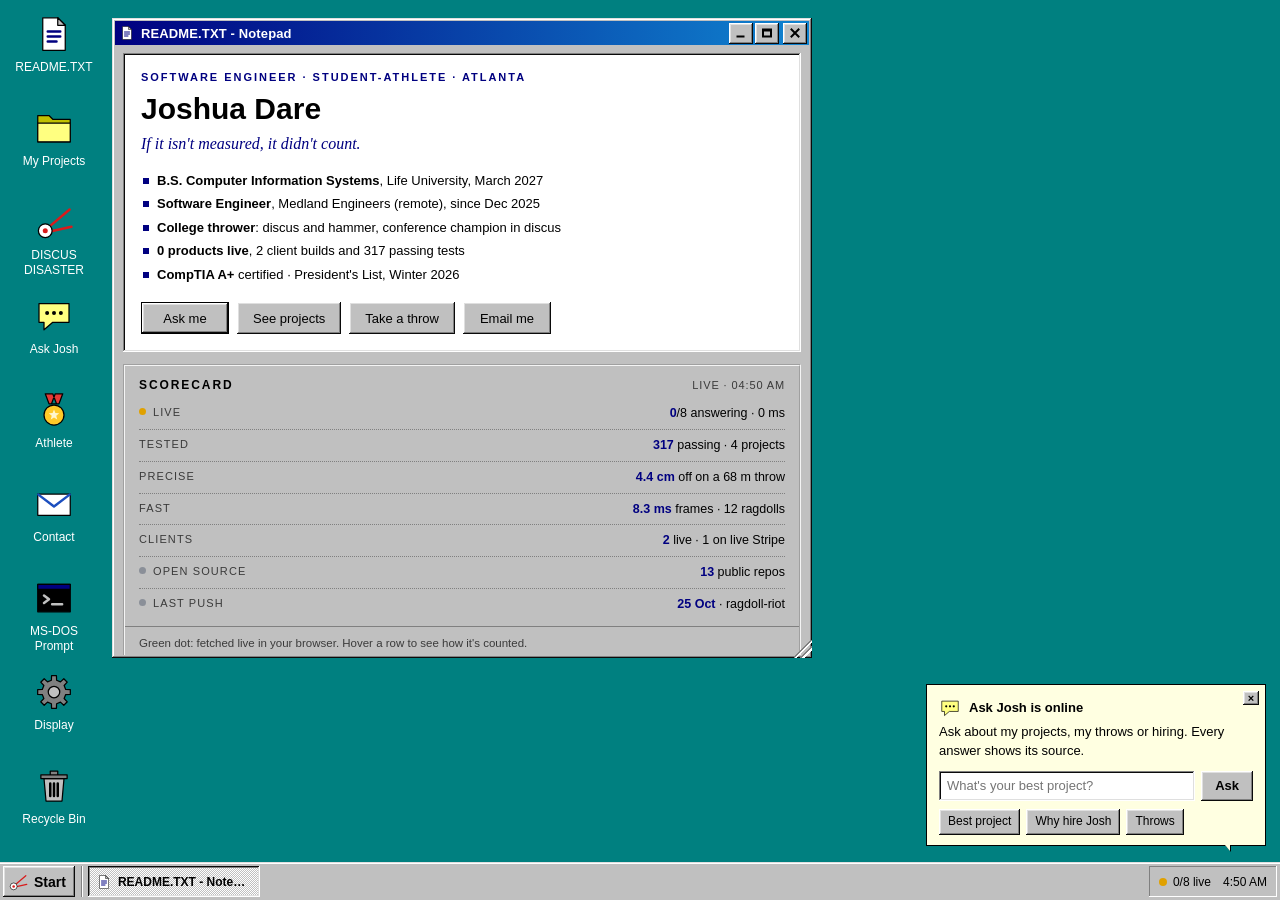
==== commit 4ba4edbc: "DISCUS DISASTER replaces The Circle (embedded, loads on open); favicon.ico + PNG favicon Co-Authored" ====
--- a/index.html
+++ b/index.html
@@ -6,6 +6,8 @@
 <title>Joshua Dare | Software Engineer, Student-Athlete</title>
 <meta name="description" content="Joshua Dare: software engineer and college thrower (discus, hammer) in Atlanta. A computer-vision app that measures throws from a phone, live client builds, a browser game, an MCP server and a GPU video engine, with every number measured.">
 <link rel="canonical" href="https://dare-os.vercel.app/">
+<link rel="icon" href="favicon.ico" sizes="any">
+<link rel="icon" href="img/favicon-32.png" type="image/png" sizes="32x32">
 <link rel="icon" href="img/logo.svg" type="image/svg+xml">
 <link rel="apple-touch-icon" href="img/apple-touch-icon.png">
 <meta property="og:title" content="Joshua Dare | Software Engineer, Student-Athlete">
@@ -36,7 +38,7 @@
 <script src="js/shell.js" defer></script>
 <script src="js/main.js" defer></script>
 <script src="js/chat.js" defer></script>
-<script src="js/throw.js" defer></script>
+<script src="js/discus.js" defer></script>
 <script src="js/term.js" defer></script>
 <script src="js/live.js" defer></script>
 </head>
@@ -64,7 +66,7 @@
   <b class="mb-name">Josh Dare</b>
   <nav class="mb-menu" aria-label="Menu">
     <button type="button" data-launch="projects">Projects</button>
-    <button type="button" data-launch="circle">The Circle</button>
+    <button type="button" data-launch="circle">DISCUS DISASTER</button>
     <button type="button" data-launch="ask">Ask</button>
     <button type="button" data-launch="contact">Contact</button>
   </nav>
@@ -225,35 +227,15 @@
     </div>
   </section>
 
-  <!-- ============ THE CIRCLE ============ -->
-  <section class="win" id="w-circle" data-app="circle" data-icon="discus" data-size="1060x640" data-min="420x420" data-pos="center" role="dialog" aria-labelledby="t-circle">
-    <header class="wt"><h2 class="wt-t" id="t-circle">The Circle</h2></header>
-    <div class="wb circle-app" id="throw">
-      <div class="field">
-        <canvas aria-hidden="true"></canvas>
-        <button type="button" class="hold" aria-describedby="throw-help"><span class="sr">Hold to spin, release to throw</span></button>
-        <p class="f-prompt" aria-hidden="true"><b>HOLD</b> TO SPIN · LET GO IN THE <b>RED</b></p>
-      </div>
-      <div class="hud">
-        <p class="c-lede">Hold to spin. Let go while the implement crosses the red window. Release speed, angle and height decide the mark: the same three numbers SECTOR measures from a phone video.</p>
-        <div class="imp" role="group" aria-label="Implement">
-          <button type="button" data-impl="discus" aria-pressed="true">DISCUS <span>2 KG</span></button>
-          <button type="button" data-impl="hammer" aria-pressed="false">HAMMER <span>7.26 KG</span></button>
-        </div>
-        <div class="readout" aria-hidden="true">
-          <span class="r-label" data-r="label">MARK</span>
-          <div class="r-num"><b data-r="num">0.00</b><span data-r="unit">m</span></div>
-          <p class="r-line"><span class="verdict" data-r="verdict"></span><span data-r="rel">Hold to spin. Let go in the red.</span></p>
-        </div>
-        <dl class="r-stats">
-          <div><dt>YOUR BEST</dt><dd data-r="best">—</dd></div>
-          <div><dt>ATTEMPTS</dt><dd data-r="tries">0</dd></div>
-        </dl>
-        <p class="r-ref" data-r="ref">Alekna's 75.56 m world record needed a 25.33 m/s release at 36°.<cite>SECTOR'S RECONSTRUCTION</cite></p>
-        <a class="r-link" href="#w-p-sector" data-open="sector">THE REAL THING: SECTOR MEASURES THROWS FROM VIDEO →</a>
-      </div>
-      <p class="sr" id="throw-help">Press and hold, or hold Space, to spin. Let go while the implement passes the red window to land inside the sector.</p>
-      <p class="sr" aria-live="polite" data-r="live"></p>
+  <!-- ============ DISCUS DISASTER (app id: circle) ============ -->
+  <section class="win" id="w-circle" data-app="circle" data-icon="discus" data-size="1100x700" data-min="420x420" data-pos="center" role="dialog" aria-labelledby="t-circle">
+    <header class="wt"><h2 class="wt-t" id="t-circle">DISCUS DISASTER</h2></header>
+    <div class="wb dd-app">
+      <div class="dd-frame">
+        <iframe title="DISCUS DISASTER, a 3D discus game" data-src="https://discus-disaster.vercel.app/?from=dare-os" allow="fullscreen; gamepad; autoplay" loading="lazy" referrerpolicy="no-referrer"></iframe>
+        <p class="dd-wait" aria-hidden="true">LOADING THE STADIUM…</p>
+      </div>
+      <p class="dd-bar"><span>3D discus throw with real aerodynamics. Hold to spin, let go in the green.</span><a href="https://discus-disaster.vercel.app" target="_blank" rel="noopener">OPEN FULL SCREEN ↗</a></p>
     </div>
   </section>
 
--- a/style.css
+++ b/style.css
@@ -848,3 +848,14 @@
 [data-theme="retro98"] .w-ask button { color: #000; background: #c0c0c0; box-shadow: var(--bevel-out); }
 [data-theme="throws"] .w-ask input, [data-theme="mac"] .w-ask input, [data-theme="win11"] .w-ask input { border-radius: 10px; }
 [data-theme="throws"] .w-ask button, [data-theme="mac"] .w-ask button, [data-theme="win11"] .w-ask button { border-radius: 10px; }
+
+/* DISCUS DISASTER, embedded in The Circle's window */
+.dd-app { display: grid; grid-template-rows: minmax(0, 1fr) auto; gap: 8px; padding: 0; height: 100%; }
+.dd-frame { position: relative; min-height: 360px; background: #05070c; }
+.dd-frame iframe { position: absolute; inset: 0; width: 100%; height: 100%; border: 0; display: block; }
+.dd-wait { position: absolute; inset: 0; display: grid; place-items: center; margin: 0; color: #9aa3b5; font: 600 13px/1 var(--font-mono); letter-spacing: .12em; pointer-events: none; }
+.dd-frame.ready .dd-wait { display: none; }
+.dd-bar { display: flex; flex-wrap: wrap; gap: 6px 14px; justify-content: space-between; align-items: center; margin: 0; padding: 4px 10px 8px; font-size: 13px; }
+.dd-bar a { font-weight: 700; color: var(--link); white-space: nowrap; min-height: 32px; display: inline-flex; align-items: center; }
+[data-theme="retro98"] .dd-app { padding: 4px; }
+@media (max-width: 760px) { .dd-frame { min-height: 70vh; } }
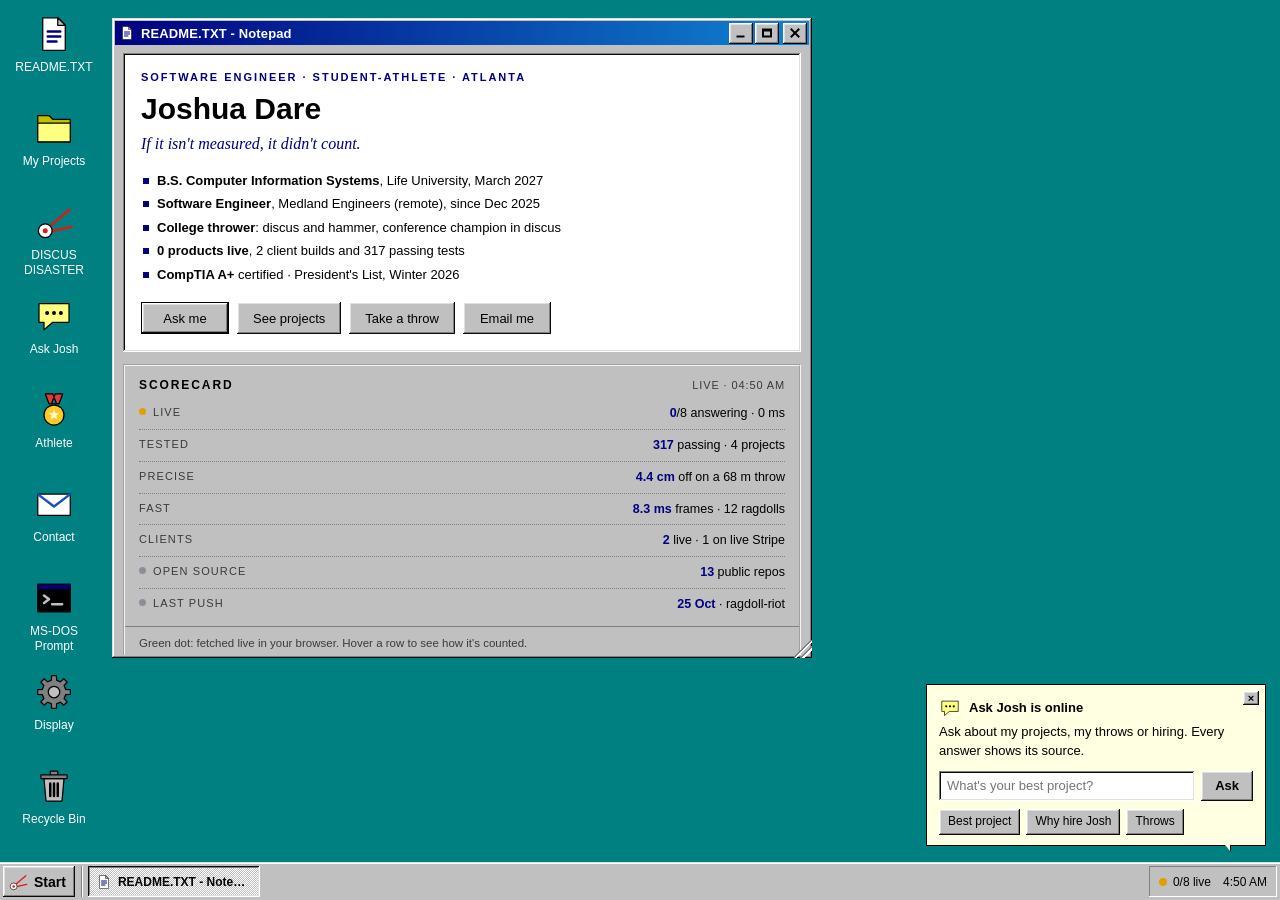
==== commit acf033e1: "Label builds without a public repo (about to ship / in progress / client build) Co-Authored-By: Clau" ====
--- a/index.html
+++ b/index.html
@@ -200,14 +200,14 @@
             <h3 id="gh-games">Games &amp; media</h3>
             <ul>
               <li><button type="button" class="ex-item" data-project="ragdoll"><span class="thumb"><img src="img/ragdoll.jpg" alt="" loading="lazy" width="1200" height="750"></span><span class="ex-name">RAGDOLL RIOT</span><span class="ex-tag">03 · Browser game</span></button></li>
-              <li><button type="button" class="ex-item" data-project="blox"><span class="thumb"><img src="img/blox.jpg" alt="" loading="lazy" width="1080" height="1920"></span><span class="ex-name">BLOX LIFE</span><span class="ex-tag">05 · 3D video engine</span></button></li>
+              <li><button type="button" class="ex-item" data-project="blox"><span class="thumb"><img src="img/blox.jpg" alt="" loading="lazy" width="1080" height="1920"></span><span class="ex-name">BLOX LIFE</span><span class="ex-tag">Shipping soon · 3D video engine</span></button></li>
               <li><button type="button" class="ex-item" data-project="infinite"><span class="thumb th-race" aria-hidden="true"><svg viewBox="0 0 160 100"><rect width="160" height="100" fill="#05070b"/><path d="M10 90 C 70 90, 80 20, 152 16" fill="none" stroke="rgba(238,241,246,.3)" stroke-width="12"/><path d="M10 90 C 70 90, 80 20, 152 16" fill="none" stroke="#ff3e3e" stroke-width="2" stroke-dasharray="8 7"/></svg></span><span class="ex-name">Infinite Edition</span><span class="ex-tag">Racing game · in progress</span></button></li>
             </ul>
           </section>
           <section class="ex-group" id="g-tools" aria-labelledby="gh-tools">
             <h3 id="gh-tools">AI &amp; dev tools</h3>
             <ul>
-              <li><button type="button" class="ex-item" data-project="darecheck"><span class="thumb"><img src="img/darecheck.jpg" alt="" loading="lazy" width="1200" height="750"></span><span class="ex-name">DARE CHECK</span><span class="ex-tag">New · website safety grade</span></button></li>
+              <li><button type="button" class="ex-item" data-project="darecheck"><span class="thumb"><img src="img/darecheck.jpg" alt="" loading="lazy" width="1200" height="750"></span><span class="ex-name">DARE CHECK</span><span class="ex-tag">About to ship · website safety grade</span></button></li>
               <li><button type="button" class="ex-item" data-project="echo"><span class="thumb"><img src="img/echo.jpg" alt="" loading="lazy" width="1200" height="750"></span><span class="ex-name">echo</span><span class="ex-tag">04 · MCP memory server</span></button></li>
               <li><button type="button" class="ex-item" data-project="daredesk"><span class="thumb th-term" aria-hidden="true"><span>$ vitest run<br>✓ 106 passed</span></span><span class="ex-name">DARE Desk</span><span class="ex-tag">06 · Tested options engine</span></button></li>
               <li><button type="button" class="ex-item" data-project="notch"><span class="thumb"><img src="img/notch.jpg" alt="" loading="lazy" width="1200" height="480"></span><span class="ex-name">Claude Notch</span><span class="ex-tag">07 · macOS dev tool</span></button></li>
@@ -235,7 +235,7 @@
         <iframe title="DISCUS DISASTER, a 3D discus game" data-src="https://discus-disaster.vercel.app/?from=dare-os" allow="fullscreen; gamepad; autoplay" loading="lazy" referrerpolicy="no-referrer"></iframe>
         <p class="dd-wait" aria-hidden="true">LOADING THE STADIUM…</p>
       </div>
-      <p class="dd-bar"><span>3D discus throw with real aerodynamics. Hold to spin, let go in the green.</span><a href="https://discus-disaster.vercel.app" target="_blank" rel="noopener">OPEN FULL SCREEN ↗</a></p>
+      <p class="dd-bar"><span class="ship ship-soon">IN PROGRESS · REPO PRIVATE FOR NOW</span><span>3D discus throw with real aerodynamics. Hold to spin, let go in the green.</span><a href="https://discus-disaster.vercel.app" target="_blank" rel="noopener">OPEN FULL SCREEN ↗</a></p>
     </div>
   </section>
 
@@ -381,7 +381,7 @@
         <p class="what">A luxury hair brand's storefront, built for a paying client, taking real cards.</p>
         <div class="release"><h3>The release</h3><p>Stripe Checkout in live mode, so card data never touches my code.</p></div>
         <div class="marks"><div><b>LIVE</b><span>STRIPE LIVE MODE</span></div><div><b>1</b><span>PAYING CLIENT</span></div><div><b>0</b><span>CARD NUMBERS ON MY SERVER</span></div></div>
-        <div class="go"><a class="btn main" href="https://dextensionz-site.vercel.app" target="_blank" rel="noopener">See it live ↗</a><span class="stack">NEXT.JS 16 · REACT 19 · TAILWIND 4 · GSAP · STRIPE</span></div>
+        <div class="go"><span class="ship ship-client">CLIENT BUILD · LIVE · PRIVATE REPO</span><a class="btn main" href="https://dextensionz-site.vercel.app" target="_blank" rel="noopener">See it live ↗</a><span class="stack">NEXT.JS 16 · REACT 19 · TAILWIND 4 · GSAP · STRIPE</span></div>
       </div>
       <figure class="shot"><img src="img/dextensionz.jpg" alt="The D'extensionz storefront homepage" loading="lazy" width="1200" height="750"></figure>
     </div>
@@ -429,7 +429,7 @@
         <p class="what">A 3D engine that turns written skits into vertical videos: blocky characters, voices, beats and captions.</p>
         <div class="release"><h3>The release</h3><p>Every frame is a pure function of time, so frames render in any order. Headless Chrome draws them on the laptop's GPU through Metal, about ten times faster than software rendering.</p></div>
         <div class="marks"><div><b>50 s</b><span>FOR 10 VIDEOS</span></div><div><b>1080×1920</b><span>EVERY FRAME</span></div><div><b>−14</b><span>LUFS, PLATFORM LOUDNESS</span></div></div>
-        <div class="go"><span class="stack">THREE.JS · WEB AUDIO · PLAYWRIGHT · FFMPEG</span></div>
+        <div class="go"><span class="ship ship-soon">SHIPPING SOON · REPO GOING PUBLIC</span><span class="stack">THREE.JS · WEB AUDIO · PLAYWRIGHT · FFMPEG</span></div>
       </div>
       <figure class="shot phone">
         <video src="media/blox-noob-pro.mp4" poster="img/blox.jpg" muted loop playsinline preload="none" aria-label="A BLOX LIFE skit: the noob wins the sword fight" width="1080" height="1920"></video>
@@ -515,7 +515,7 @@
         <div class="release"><h3>The release</h3><p>It fetches whatever address a stranger types, so it's built like a security product first. Every resolved address is checked again at connect time, so it can't be aimed at a private network, and a server that drips one byte at a time can't hold a scan open.</p></div>
         <div class="marks"><div><b>14</b><span>CHECKS, GRADED A–F</span></div><div><b>62</b><span>TESTS + BROWSER CHECKS</span></div><div><b>0</b><span>DEPENDENCIES</span></div></div>
         <p class="note">Real scans: github.com A (99), wordpress.org B (88), neverssl.com F (19).</p>
-        <div class="go"><span class="stack">NODE · VANILLA JS · VERCEL FUNCTIONS</span></div>
+        <div class="go"><span class="ship ship-soon">ABOUT TO SHIP · REPO PUBLIC AT LAUNCH</span><span class="stack">NODE · VANILLA JS · VERCEL FUNCTIONS</span></div>
       </div>
       <figure class="shot"><img src="img/darecheck.jpg" alt="DARE CHECK home page asking: Is your website safe?" loading="lazy" width="1200" height="750"></figure>
     </div>
@@ -527,7 +527,7 @@
         <p class="lab">CLIENT BUILD · LIVE</p>
         <p class="case-name" aria-hidden="true">CleanBins</p>
         <p class="what">Site for a trash-bin cleaning service, approved by the owner and live.</p>
-        <div class="go"><a class="btn main" href="https://cleanbins-tuscaloosa.vercel.app" target="_blank" rel="noopener">Visit ↗</a></div>
+        <div class="go"><span class="ship ship-client">CLIENT BUILD · LIVE · PRIVATE REPO</span><a class="btn main" href="https://cleanbins-tuscaloosa.vercel.app" target="_blank" rel="noopener">Visit ↗</a></div>
       </div>
       <figure class="shot"><img src="img/cleanbins.jpg" alt="CleanBins Tuscaloosa homepage" loading="lazy" width="1200" height="750"></figure>
     </div>
@@ -591,7 +591,7 @@
       <div class="case-text">
         <p class="lab">GAME · IN PROGRESS</p>
         <p class="case-name" aria-hidden="true">Infinite Edition</p>
-        <p class="what">An arcade racing game with drift physics, built in Three.js. Private while the assets get cleared.</p>
+        <p class="what">An arcade racing game with drift physics, built in Three.js. Private while the assets get cleared.</p><div class="go"><span class="ship ship-wip">IN PROGRESS · PRIVATE REPO</span></div>
       </div>
       <figure class="shot"><svg class="ph" viewBox="0 0 320 180" aria-hidden="true"><rect width="320" height="180" fill="#05070b"/><path d="M20 160 C 120 160, 140 40, 300 30" fill="none" stroke="rgba(238,241,246,.3)" stroke-width="18"/><path d="M20 160 C 120 160, 140 40, 300 30" fill="none" stroke="#ff3e3e" stroke-width="2" stroke-dasharray="10 9"/><path d="M60 150 C 130 150, 150 70, 230 52" fill="none" stroke="rgba(255,62,62,.35)" stroke-width="4"/></svg></figure>
     </div>
--- a/style.css
+++ b/style.css
@@ -859,3 +859,10 @@
 .dd-bar a { font-weight: 700; color: var(--link); white-space: nowrap; min-height: 32px; display: inline-flex; align-items: center; }
 [data-theme="retro98"] .dd-app { padding: 4px; }
 @media (max-width: 760px) { .dd-frame { min-height: 70vh; } }
+
+/* repo status for builds without a public repo */
+.ship { display: inline-flex; align-items: center; min-height: 24px; padding: 2px 8px; margin-right: 8px; font: 700 11px/1.2 var(--font-mono); letter-spacing: .06em; border: 1px solid currentColor; border-radius: 3px; white-space: nowrap; }
+.ship-soon { color: #b45309; background: rgba(245, 158, 11, .10); }
+.ship-wip { color: #6d28d9; background: rgba(139, 92, 246, .10); }
+.ship-client { color: #0e7490; background: rgba(14, 116, 144, .10); }
+[data-theme="throws"] .ship-soon { color: #fbbf24; } [data-theme="throws"] .ship-wip { color: #c4b5fd; } [data-theme="throws"] .ship-client { color: #67e8f9; }
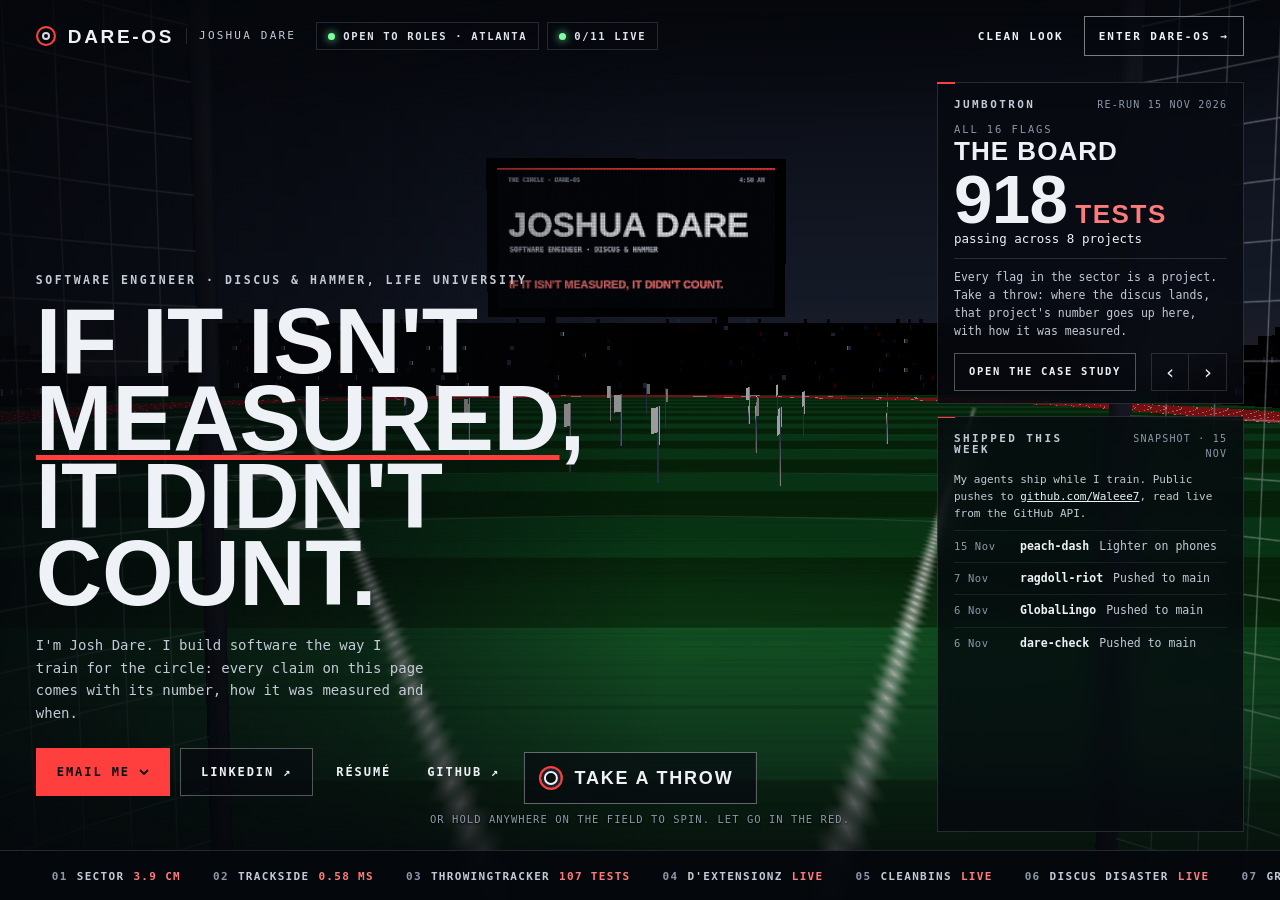
==== commit d2cc1b28: "DARE-OS v4 "THE CIRCLE": night stadium landing, Stadium Night desktop, Clean look - Landing page: a " ====
--- a/index.html
+++ b/index.html
@@ -1,37 +1,45 @@
 <!doctype html>
-<html lang="en">
+<html lang="en" data-theme="throws" data-chrome="mac" data-view="stage">
 <head>
 <meta charset="utf-8">
 <meta name="viewport" content="width=device-width, initial-scale=1, viewport-fit=cover">
 <title>Joshua Dare | Software Engineer, Student-Athlete</title>
-<meta name="description" content="Joshua Dare: software engineer and college thrower (discus, hammer) in Atlanta. A computer-vision app that measures throws from a phone, live client builds, a browser game, an MCP server and a GPU video engine, with every number measured.">
+<meta name="description" content="Joshua Dare: software engineer and college thrower (discus, hammer) in Atlanta. Take a throw in a night stadium: every flag in the sector is a project, with its measured number on the jumbotron.">
 <link rel="canonical" href="https://dare-os.vercel.app/">
 <link rel="icon" href="favicon.ico" sizes="any">
 <link rel="icon" href="img/favicon-32.png" type="image/png" sizes="32x32">
 <link rel="icon" href="img/logo.svg" type="image/svg+xml">
 <link rel="apple-touch-icon" href="img/apple-touch-icon.png">
 <meta property="og:title" content="Joshua Dare | Software Engineer, Student-Athlete">
-<meta property="og:description" content="A Windows-style desktop portfolio: 15 projects, an Ask Josh chat, and a discus throw game.">
+<meta property="og:description" content="A night stadium you can throw in: every flag is a project with its measured number. Then DARE-OS, a desktop with 16 projects, an Ask Josh chat and DISCUS DISASTER.">
 <meta property="og:image" content="https://dare-os.vercel.app/img/og.jpg">
 <meta property="og:url" content="https://dare-os.vercel.app/">
 <meta name="twitter:card" content="summary_large_image">
-<meta name="theme-color" content="#008080">
+<meta name="theme-color" content="#070910">
 <script>
-// The theme is set before first paint: ?theme= (shared links), then the visitor's saved pick, then Retro 98.
+// Before first paint, two choices. The view: the stadium (default), the desktop (?view=os, a
+// ?theme= link, a #app/ deep link, or already entered this visit) or the plain résumé
+// (?view=clean). The theme: ?theme=, then the visitor's saved pick, then Stadium Night.
 (function (d) {
-  var T = { retro98: 'win', throws: 'mac', mac: 'mac', win11: 'win' }, own = Object.prototype.hasOwnProperty, t = null;
+  var T = { throws: 'mac', retro98: 'win', mac: 'mac', win11: 'win' }, own = Object.prototype.hasOwnProperty, q = null, t = null, v = 'stage', w = null;
   d.classList.add('js');
-  try { t = new URLSearchParams(location.search).get('theme'); } catch (e) { t = null; }
+  try { q = new URLSearchParams(location.search); t = q.get('theme'); w = q.get('view'); } catch (e) { q = null; }
+  if (w === 'clean' || w === 'stage') v = w;
+  else if (w === 'os' || own.call(T, t) || /^#(app|work)\//.test(location.hash)) v = 'os';
+  else { try { if (sessionStorage.getItem('jd-view') === 'os') v = 'os'; } catch (e) { /* storage blocked */ } }
   if (!own.call(T, t)) { try { t = localStorage.getItem('jd-theme'); } catch (e) { t = null; } }
-  if (!own.call(T, t)) t = 'retro98';
+  if (!own.call(T, t)) t = 'throws';
   d.setAttribute('data-theme', t);
   d.setAttribute('data-chrome', T[t]);
+  d.setAttribute('data-view', v);
 })(document.documentElement);
 </script>
 <link rel="preconnect" href="https://fonts.googleapis.com">
 <link rel="preconnect" href="https://fonts.gstatic.com" crossorigin>
 <link rel="stylesheet" href="https://fonts.googleapis.com/css2?family=Big+Shoulders+Display:wght@700;800;900&family=JetBrains+Mono:wght@400;500;700&family=VT323&display=swap">
 <link rel="stylesheet" href="style.css">
+<script src="js/board.js" defer></script>
+<script src="js/throw.js" defer></script>
 <script src="js/kb.js" defer></script>
 <script src="js/ask.js" defer></script>
 <script src="js/wm.js" defer></script>
@@ -41,12 +49,15 @@
 <script src="js/discus.js" defer></script>
 <script src="js/term.js" defer></script>
 <script src="js/live.js" defer></script>
+<script src="js/news.js" defer></script>
+<script src="js/stage.js" defer></script>
 </head>
 <body>
-<a class="skip" href="#desk">Skip to the desktop</a>
+<a class="skip" href="#desk">Skip to the content</a>
 
 <!-- One icon set for every theme. The shell clones these; each theme colours and frames them. -->
 <template id="ic-doc"><svg class="ic" viewBox="0 0 32 32" aria-hidden="true" focusable="false"><path class="a" d="M7 3h12l6 6v20H7z"/><path class="b" d="M19 3v6h6z"/><path class="c" d="M11 14h10M11 18h10M11 22h7"/></svg></template>
+<template id="ic-news"><svg class="ic" viewBox="0 0 32 32" aria-hidden="true" focusable="false"><path class="a" d="M16 3l3.6 8.4 9.1.8-6.9 6 2.1 8.9L16 22.4l-7.9 4.7 2.1-8.9-6.9-6 9.1-.8z"/></svg></template>
 <template id="ic-folder"><svg class="ic" viewBox="0 0 32 32" aria-hidden="true" focusable="false"><path class="b" d="M3 6h9l3 3h14v18H3z"/><path class="a" d="M3 12h26v15H3z"/></svg></template>
 <template id="ic-discus"><svg class="ic" viewBox="0 0 32 32" aria-hidden="true" focusable="false"><path class="c" d="M12.5 19.5L28.5 6M13.6 23.4l16.4-3.6"/><circle class="a" cx="9" cy="23" r="5.5"/><circle class="d" cx="9" cy="23" r="2"/></svg></template>
 <template id="ic-chat"><svg class="ic" viewBox="0 0 32 32" aria-hidden="true" focusable="false"><path class="a" d="M4 6h24v15H15l-7 6v-6H4z"/><path class="c" style="stroke-width:3.2" d="M10.5 13.5h0M16 13.5h0M21.5 13.5h0"/></svg></template>
@@ -65,20 +76,174 @@
   <button class="mb-logo" type="button" data-launch="readme" aria-label="About Josh Dare"><span data-icon="discus"></span></button>
   <b class="mb-name">Josh Dare</b>
   <nav class="mb-menu" aria-label="Menu">
+    <button type="button" class="to-stage" data-view-go="stage"><span class="to-ring" aria-hidden="true"></span>Stadium</button>
     <button type="button" data-launch="projects">Projects</button>
     <button type="button" data-launch="circle">DISCUS DISASTER</button>
     <button type="button" data-launch="ask">Ask</button>
     <button type="button" data-launch="contact">Contact</button>
   </nav>
   <div class="mb-right">
-    <span class="live-pill" title="Products answering right now, probed from your browser"><span class="ldot" aria-hidden="true"></span><span><span data-count="sites">8</span>/8 live</span></span>
+    <button class="news-btn" type="button" data-launch="news"><span aria-hidden="true">★</span> What's New</button>
+    <span class="live-pill" title="Products answering right now, probed from your browser"><span class="ldot" aria-hidden="true"></span><span><span data-count="sites">11</span>/11 live</span></span>
     <button class="mb-search" type="button" data-launch="ask" aria-label="Search: ask the portfolio"><svg viewBox="0 0 20 20" aria-hidden="true" focusable="false"><circle cx="8.5" cy="8.5" r="5.5"/><path d="M12.6 12.6L17 17"/></svg></button>
     <span class="clock" data-clock="mac"></span>
   </div>
 </header>
 
 <main class="desk" id="desk" tabindex="-1">
-  <h1 class="sr">Joshua Dare: software engineer and college thrower. A portfolio laid out as a desktop.</h1>
+  <h1 class="sr desk-h">Joshua Dare: software engineer and college thrower, Atlanta.</h1>
+
+  <!-- ============ THE CIRCLE: the night stadium you land in ============ -->
+  <section class="stage" id="stage" aria-labelledby="st-h">
+    <div class="st-world" aria-hidden="true">
+      <svg class="st-poster" viewBox="0 0 1600 1000" preserveAspectRatio="xMidYMax slice" focusable="false">
+        <defs>
+          <linearGradient id="sp-sky" x1="0" y1="0" x2="0" y2="1"><stop offset="0" stop-color="#03050a"/><stop offset=".42" stop-color="#0b1220"/><stop offset=".5" stop-color="#151d2e"/></linearGradient>
+          <linearGradient id="sp-turf" x1="0" y1="0" x2="0" y2="1"><stop offset="0" stop-color="#0b1610"/><stop offset="1" stop-color="#14301c"/></linearGradient>
+          <radialGradient id="sp-glow"><stop offset="0" stop-color="#fff4dc" stop-opacity=".9"/><stop offset=".12" stop-color="#ffe9c2" stop-opacity=".35"/><stop offset="1" stop-color="#ffe9c2" stop-opacity="0"/></radialGradient>
+        </defs>
+        <rect width="1600" height="1000" fill="url(#sp-sky)"/>
+        <circle cx="170" cy="150" r="360" fill="url(#sp-glow)"/><circle cx="1430" cy="150" r="360" fill="url(#sp-glow)"/>
+        <path d="M0 470 L0 395 L520 430 L520 470Z M1600 470 L1600 395 L1080 430 L1080 470Z" fill="#090c14"/>
+        <rect x="690" y="318" width="220" height="112" fill="#06080d" stroke="#2a3246"/><rect x="702" y="330" width="196" height="88" fill="#0e1422"/>
+        <rect x="0" y="468" width="1600" height="532" fill="url(#sp-turf)"/>
+        <path d="M800 960 L560 470 M800 960 L1040 470" stroke="#eef1f6" stroke-opacity=".5" stroke-width="2.4" fill="none"/>
+        <path d="M640 620 Q800 600 960 620 M600 540 Q800 524 1000 540 M690 760 Q800 744 910 760" stroke="#eef1f6" stroke-opacity=".16" stroke-width="2" fill="none"/>
+        <ellipse cx="800" cy="962" rx="78" ry="20" fill="#3d424b" stroke="#eef1f6" stroke-width="3"/>
+      </svg>
+      <canvas class="st-canvas"></canvas>
+      <div class="st-tags"></div>
+    </div>
+
+    <header class="st-top">
+      <p class="st-brand"><span class="st-mark" aria-hidden="true"></span><b>DARE-OS</b><span class="st-who">Joshua Dare</span></p>
+      <ul class="st-chips" aria-label="Status">
+        <li class="chip on"><span class="ldot" aria-hidden="true"></span>Open to roles · Atlanta</li>
+        <li class="chip live-pill"><span class="ldot" aria-hidden="true"></span><span><span data-count="sites">11</span>/11 live</span></li>
+      </ul>
+      <nav class="st-nav" aria-label="Views">
+        <a class="st-link" href="?view=clean" data-view-go="clean">Clean look</a>
+        <a class="st-enter" href="?view=os" data-view-go="os">Enter DARE-OS <span aria-hidden="true">→</span></a>
+      </nav>
+    </header>
+
+    <div class="st-hero">
+      <p class="st-kick">Software engineer · Discus &amp; hammer, Life University</p>
+      <h2 class="st-h" id="st-h">If it isn't <em>measured</em>, it didn't count.</h2>
+      <p class="st-sub">I'm Josh Dare. I build software the way I train for the circle: every claim on this page comes with its number, how it was measured and when.</p>
+      <div class="st-cta">
+        <div class="st-mail">
+          <button class="st-btn main" type="button" aria-expanded="false" aria-controls="st-mailmenu" data-mail-btn>Email me <svg viewBox="0 0 10 6" aria-hidden="true" focusable="false"><path d="M1 1l4 4 4-4"/></svg></button>
+          <ul class="st-menu" id="st-mailmenu" hidden>
+            <li><a href="#stage" data-mail="work"><b>Work</b><span>A role on your team</span></a></li>
+            <li><a href="#stage" data-mail="contract"><b>Contract</b><span>A build for your business</span></a></li>
+            <li><a href="#stage" data-mail="question"><b>Question</b><span>Anything else</span></a></li>
+          </ul>
+        </div>
+        <a class="st-btn" href="https://www.linkedin.com/in/akinwaledare" target="_blank" rel="noopener">LinkedIn <span aria-hidden="true">↗</span></a>
+        <a class="st-btn ghost" href="?view=clean" data-view-go="clean">Résumé</a>
+        <a class="st-btn ghost" href="https://github.com/Waleee7" target="_blank" rel="noopener">GitHub <span aria-hidden="true">↗</span></a>
+      </div>
+    </div>
+
+    <aside class="st-side" aria-label="Scoreboard">
+      <section class="st-read" aria-labelledby="st-read-h">
+        <header class="st-ph"><h3 id="st-read-h">Jumbotron</h3><span class="st-stamp" data-r="when">Re-run 15 Nov 2026</span></header>
+        <p class="r-mark" data-r="mark" hidden></p>
+        <p class="r-cat" data-r="cat">All 16 flags</p>
+        <p class="r-name" data-r="name">The board</p>
+        <p class="r-num"><b data-r="big">918</b> <span data-r="unit">tests</span></p>
+        <p class="r-what" data-r="what">passing across 8 projects</p>
+        <p class="r-how" data-r="how">Every flag in the sector is a project. Take a throw: where the discus lands, that project's number goes up here, with how it was measured.</p>
+        <p class="r-live" data-r="live" hidden></p>
+        <div class="r-go">
+          <button class="st-btn sm" type="button" data-read-open hidden>Open the case study</button>
+          <span class="r-step"><button type="button" data-read-step="-1" aria-label="Previous flag">‹</button><button type="button" data-read-step="1" aria-label="Next flag">›</button></span>
+        </div>
+      </section>
+      <section class="st-feed" aria-labelledby="st-feed-h">
+        <header class="st-ph"><h3 id="st-feed-h">Shipped this week</h3><span class="st-stamp" data-feed-stamp>Snapshot · 15 Nov</span></header>
+        <p class="f-lede">My agents ship while I train. Public pushes to <a href="https://github.com/Waleee7" target="_blank" rel="noopener">github.com/Waleee7</a>, read live from the GitHub API.</p>
+        <ol class="f-list" data-feed>
+          <li><time datetime="2026-11-15T20:00:13Z">15 Nov</time><a href="https://github.com/Waleee7/peach-dash/commit/3645750" target="_blank" rel="noopener">peach-dash</a><span>Lighter on phones</span></li>
+          <li><time datetime="2026-11-07T19:22:18Z">7 Nov</time><a href="https://github.com/Waleee7/ragdoll-riot" target="_blank" rel="noopener">ragdoll-riot</a><span>Pushed to main</span></li>
+          <li><time datetime="2026-11-06T16:13:28Z">6 Nov</time><a href="https://github.com/Waleee7/GlobalLingo" target="_blank" rel="noopener">GlobalLingo</a><span>Pushed to main</span></li>
+          <li><time datetime="2026-11-06T01:28:22Z">6 Nov</time><a href="https://github.com/Waleee7/dare-check" target="_blank" rel="noopener">dare-check</a><span>Pushed to main</span></li>
+        </ol>
+      </section>
+    </aside>
+
+    <div class="st-throw">
+      <button class="st-take" type="button" data-take><span class="st-ring" aria-hidden="true"></span><span class="st-take-l">Take a throw</span></button>
+      <p class="st-hint">Or hold anywhere on the field to spin. Let go in the red.</p>
+    </div>
+
+    <nav class="st-ribbon" aria-label="The board: one flag per project"><ol data-flags></ol></nav>
+    <p class="sr" role="status" data-say></p>
+  </section>
+
+  <!-- ============ CLEAN LOOK: a plain, printable one-page résumé (?view=clean) ============ -->
+  <article class="clean" id="clean" aria-labelledby="cl-h">
+    <header class="cl-head">
+      <div>
+        <h2 class="cl-name" id="cl-h">Joshua Dare</h2>
+        <p class="cl-role">Software Engineer · College Thrower (discus, hammer) · Atlanta, GA</p>
+      </div>
+      <ul class="cl-contact">
+        <li><a data-email data-email-text href="#clean">Email</a></li>
+        <li><a href="https://www.linkedin.com/in/akinwaledare">linkedin.com/in/akinwaledare</a></li>
+        <li><a href="https://github.com/Waleee7">github.com/Waleee7</a></li>
+        <li><a href="https://dare-os.vercel.app">dare-os.vercel.app</a></li>
+      </ul>
+    </header>
+    <p class="cl-sum">Software engineer who ships things you can open, and proves them with tests and measurements. Open to software engineering roles for 2027, after graduating in March, and taking client builds now.</p>
+    <section class="cl-sec" aria-labelledby="cl-exp">
+      <h3 id="cl-exp">Experience</h3>
+      <div class="cl-row"><p><b>Software Engineer</b>, Medland Engineers (remote)</p><p class="cl-when">Dec 2025 – present</p></div>
+      <div class="cl-row"><p><b>Front-end Developer</b>, DailyIFA</p></div>
+      <div class="cl-row"><p><b>Client builds</b>: D'extensionz, a storefront taking real cards on live Stripe, and CleanBins Tuscaloosa. Both live.</p></div>
+    </section>
+    <section class="cl-sec" aria-labelledby="cl-work">
+      <h3 id="cl-work">Selected work <small>Counts re-run 15 Nov 2026 unless dated</small></h3>
+      <table class="cl-t">
+        <thead><tr><th scope="col">Project</th><th scope="col">What it is</th><th scope="col">Measured</th></tr></thead>
+        <tbody>
+          <tr><th scope="row">SECTOR</th><td>Measures a throw's release speed, angle and height from one phone video, in the browser</td><td>3.9 cm off on a 68 m reference throw · 58 tests</td></tr>
+          <tr><th scope="row">DARE Desk</th><td>Rules-based options decision engine, paper-first</td><td>129 tests</td></tr>
+          <tr><th scope="row">TELLS</th><td>In-browser scam checker that marks the words that give a message away</td><td>95.2% precision, 83.3% recall on a 45-message holdout · 228 tests</td></tr>
+          <tr><th scope="row">Hushprint</th><td>Shows what a file leaks (GPS, authors) and strips it in the browser</td><td>117 tests · 10 file types · 0 uploads</td></tr>
+          <tr><th scope="row">DARE CHECK</th><td>Free website safety grade for small businesses</td><td>115 tests · 14 checks · 0 dependencies</td></tr>
+          <tr><th scope="row">RAGDOLL RIOT</th><td>Browser brawler with Verlet ragdolls and no engine</td><td>8.3 ms frames with 12 ragdolls · 369 browser checks</td></tr>
+          <tr><th scope="row">PEACH DASH</th><td>3D endless runner through Atlanta in Three.js</td><td>51 tests · a 6,000 m autopilot run</td></tr>
+          <tr><th scope="row">Options Lab</th><td>Free options course with a pricing engine</td><td>113 tests · 1,720 browser checks (5 Nov)</td></tr>
+          <tr><th scope="row">ThrowingTracker</th><td>Offline-first training log for throwers</td><td>107 tests</td></tr>
+          <tr><th scope="row">trackside</th><td>Track and field measurement from one camera, in Python</td><td>Error bar on every number</td></tr>
+          <tr><th scope="row">echo</th><td>MCP server that gives AI assistants a lasting memory</td><td>5 MCP tools · MIT</td></tr>
+          <tr><th scope="row">GROUND STOP</th><td>Airport sim on the live FAA feed</td><td>In progress</td></tr>
+        </tbody>
+      </table>
+    </section>
+    <div class="cl-two">
+      <section class="cl-sec" aria-labelledby="cl-edu">
+        <h3 id="cl-edu">Education</h3>
+        <p><b>B.S. Computer Information Systems</b>, Life University, March 2027</p>
+        <p>President's List, Winter 2026 · CompTIA A+, Nov 2024</p>
+      </section>
+      <section class="cl-sec" aria-labelledby="cl-ath">
+        <h3 id="cl-ath">Athletics</h3>
+        <p>College thrower at Life University: discus and hammer. Conference champion in discus.</p>
+        <p>Discus 51.92 m (1.5 kg, 2021) · 48.06 m (1.75 kg, 2022) · 45.30 m (2 kg, 2023)</p>
+      </section>
+    </div>
+    <section class="cl-sec" aria-labelledby="cl-stack">
+      <h3 id="cl-stack">Stack</h3>
+      <p>TypeScript · React and Next.js · Node · Tailwind · Swift and SwiftUI · Python (OpenCV, NumPy, SciPy) · Three.js · Vitest · Playwright · Vercel</p>
+    </section>
+    <footer class="cl-foot">
+      <p>Test counts were re-run on 15 Nov 2026 from each project's public repo. Live sites are probed from your browser on the main page.</p>
+      <p class="cl-act"><button type="button" data-print>Print or save as PDF</button><a href="?view=stage" data-view-go="stage">Back to the stadium</a><a href="?view=os" data-view-go="os">Open DARE-OS</a></p>
+    </footer>
+  </article>
 
   <div class="wall" aria-hidden="true">
     <!-- Throws Night: the throwing sector, chalked on the desktop -->
@@ -115,13 +280,13 @@
 
   <!-- Phones: a home screen instead of a desktop -->
   <div class="home">
-    <div class="sbar"><span class="clock" data-clock="phone"></span><span class="live-pill"><span class="ldot" aria-hidden="true"></span><span><span data-count="sites">8</span>/8 live</span></span></div>
+    <div class="sbar"><span class="clock" data-clock="phone"></span><span class="live-pill"><span class="ldot" aria-hidden="true"></span><span><span data-count="sites">11</span>/11 live</span></span></div>
     <section class="widget" aria-label="Josh Dare at a glance">
       <p class="w-kick">SOFTWARE ENGINEER · STUDENT-ATHLETE</p>
       <p class="w-name">Josh Dare</p>
       <p class="w-line">College thrower: discus and hammer, Life University.</p>
       <p class="w-line">B.S. Computer Information Systems, March 2027.</p>
-      <p class="w-stats"><span><b data-count="sites">8</b> live</span><span><b>317</b> tests</span><span><b>2</b> clients</span></p>
+      <p class="w-stats"><span><b data-count="sites">11</b> live</span><span><b>918</b> tests</span><span><b>2</b> clients</span></p>
       <form class="w-ask" data-nudge>
         <label class="sr" for="w-q">Ask Josh a question</label>
         <input id="w-q" name="q" maxlength="240" autocomplete="off" placeholder="Ask me anything…" enterkeyhint="send">
@@ -129,6 +294,15 @@
       </form>
     </section>
     <nav class="grid" aria-label="Home screen" data-launchers="grid"></nav>
+    <section class="hfeed" aria-labelledby="hf-h">
+      <header><h2 id="hf-h">Shipped this week</h2><span data-feed-stamp>Snapshot · 15 Nov</span></header>
+      <ol class="f-list" data-feed>
+        <li><time datetime="2026-11-15T20:00:13Z">15 Nov</time><a href="https://github.com/Waleee7/peach-dash/commit/3645750" target="_blank" rel="noopener">peach-dash</a><span>Lighter on phones</span></li>
+        <li><time datetime="2026-11-07T19:22:18Z">7 Nov</time><a href="https://github.com/Waleee7/ragdoll-riot" target="_blank" rel="noopener">ragdoll-riot</a><span>Pushed to main</span></li>
+        <li><time datetime="2026-11-06T16:13:28Z">6 Nov</time><a href="https://github.com/Waleee7/GlobalLingo" target="_blank" rel="noopener">GlobalLingo</a><span>Pushed to main</span></li>
+      </ol>
+      <button class="hf-stage" type="button" data-view-go="stage"><span class="to-ring" aria-hidden="true"></span>Back to the stadium</button>
+    </section>
     <nav class="pdock" aria-label="Home dock" data-launchers="pdock"></nav>
   </div>
 
@@ -144,7 +318,7 @@
           <li><b>B.S. Computer Information Systems</b>, Life University, March 2027</li>
           <li><b>Software Engineer</b>, Medland Engineers (remote), since Dec 2025</li>
           <li><b>College thrower</b>: discus and hammer, conference champion in discus</li>
-          <li><b><span data-count="sites">8</span> products live</b>, 2 client builds and 317 passing tests</li>
+          <li><b><span data-count="sites">11</span> products live</b>, 2 client builds and 918 passing tests</li>
           <li><b>CompTIA A+</b> certified · President's List, Winter 2026</li>
         </ul>
         <div class="cta">
@@ -155,15 +329,15 @@
         </div>
       </div>
       <section class="score" data-scorecard aria-labelledby="score-h">
-        <header><h3 id="score-h">Scorecard</h3><span data-stamp>MEASURED 25·10·26</span></header>
+        <header><h3 id="score-h">Scorecard</h3><span data-stamp>UPDATED 15·11·26</span></header>
         <dl>
-          <div data-live="sites" title="Each product's live URL, probed from your browser when this page loaded"><dt><span class="dot" aria-hidden="true"></span>LIVE</dt><dd><b>8</b><span data-v> products answering</span></dd></div>
-          <div title="SECTOR 54 · ThrowingTracker 107 · DARE Desk 106 · RAGDOLL RIOT 50 headless checks, all run 25 Oct 2026"><dt>TESTED</dt><dd><b>317</b> passing · 4 projects</dd></div>
-          <div title="SECTOR's accuracy harness: a rendered 68.14 m throw, measured back from the pixels"><dt>PRECISE</dt><dd><b>4.4 cm</b> off on a 68 m throw</dd></div>
-          <div title="480 frames at 1440×900 and 2× pixel ratio, headless Chrome on an M3 Pro"><dt>FAST</dt><dd><b>8.3 ms</b> frames · 12 ragdolls</dd></div>
+          <div data-live="sites" title="Each product's live URL, probed from your browser when this page loaded"><dt><span class="dot" aria-hidden="true"></span>LIVE</dt><dd><b>11</b><span data-v> products answering</span></dd></div>
+          <div title="Re-run 15 Nov 2026 from each public repo: SECTOR 58 · ThrowingTracker 107 · DARE Desk 129 · PEACH DASH 51 · TELLS 228 · Hushprint 117 · Options Lab 113 · DARE CHECK 115"><dt>TESTED</dt><dd><b>918</b> passing · 8 projects</dd></div>
+          <div title="SECTOR's accuracy harness: a rendered 68.14 m throw, measured back from the pixels as 68.10 m. Re-run 15 Nov 2026"><dt>PRECISE</dt><dd><b>3.9 cm</b> off on a 68 m throw</dd></div>
+          <div title="475 frames at 1440×900 and 2× pixel ratio, headless Chrome on an M3 Pro. Re-measured 15 Nov 2026"><dt>FAST</dt><dd><b>8.3 ms</b> frames · 12 ragdolls</dd></div>
           <div title="D'extensionz and CleanBins Tuscaloosa"><dt>CLIENTS</dt><dd><b>2</b> live · 1 on live Stripe</dd></div>
-          <div data-live="repos" title="Public repos on github.com/Waleee7, from the GitHub API"><dt><span class="dot" aria-hidden="true"></span>OPEN SOURCE</dt><dd><b>13</b> <span data-v>public repos</span></dd></div>
-          <div data-live="push" title="Latest public push, from the GitHub API"><dt><span class="dot" aria-hidden="true"></span>LAST PUSH</dt><dd><b>25 Oct</b> <span data-v>· ragdoll-riot</span></dd></div>
+          <div data-live="repos" title="Public repos on github.com/Waleee7, from the GitHub API"><dt><span class="dot" aria-hidden="true"></span>OPEN SOURCE</dt><dd><b>17</b> <span data-v>public repos</span></dd></div>
+          <div data-live="push" title="Latest public push, from the GitHub API"><dt><span class="dot" aria-hidden="true"></span>LAST PUSH</dt><dd><b>15 Nov</b> <span data-v>· peach-dash</span></dd></div>
         </dl>
         <p class="how">Green dot: fetched live in your browser. Hover a row to see how it's counted.</p>
       </section>
@@ -175,7 +349,7 @@
   <section class="win" id="w-projects" data-app="projects" data-icon="folder" data-size="940x640" role="dialog" aria-labelledby="t-projects">
     <header class="wt"><h2 class="wt-t" id="t-projects">Projects</h2></header>
     <div class="wb explorer">
-      <div class="ex-bar"><span class="ex-label" aria-hidden="true">Address</span><span class="ex-addr" data-addr>C:\Josh\Projects</span><span class="ex-count">15 projects</span></div>
+      <div class="ex-bar"><span class="ex-label" aria-hidden="true">Address</span><span class="ex-addr" data-addr>C:\Josh\Projects</span><span class="ex-count">16 projects</span></div>
       <div class="ex-main">
         <nav class="ex-side" aria-label="Project groups">
           <a href="#g-sports">Sports tech</a><a href="#g-clients">Client builds</a><a href="#g-games">Games &amp; media</a><a href="#g-tools">AI &amp; dev tools</a><a href="#g-learn">Learning apps</a>
@@ -199,15 +373,19 @@
           <section class="ex-group" id="g-games" aria-labelledby="gh-games">
             <h3 id="gh-games">Games &amp; media</h3>
             <ul>
+              <li><button type="button" class="ex-item" data-project="peachdash"><span class="thumb"><img src="img/peachdash.jpg" alt="" loading="lazy" width="1200" height="750"></span><span class="ex-name">PEACH DASH</span><span class="ex-tag">Phone update · 3D Atlanta runner</span></button></li>
               <li><button type="button" class="ex-item" data-project="ragdoll"><span class="thumb"><img src="img/ragdoll.jpg" alt="" loading="lazy" width="1200" height="750"></span><span class="ex-name">RAGDOLL RIOT</span><span class="ex-tag">03 · Browser game</span></button></li>
               <li><button type="button" class="ex-item" data-project="blox"><span class="thumb"><img src="img/blox.jpg" alt="" loading="lazy" width="1080" height="1920"></span><span class="ex-name">BLOX LIFE</span><span class="ex-tag">Shipping soon · 3D video engine</span></button></li>
+              <li><button type="button" class="ex-item" data-project="groundstop"><span class="thumb th-gs" aria-hidden="true"><svg viewBox="0 0 160 100"><rect width="160" height="100" fill="#05070b"/><path d="M14 78 L146 52" stroke="rgba(238,241,246,.28)" stroke-width="14"/><path d="M14 78 L146 52" stroke="#eef1f6" stroke-width="1.4" stroke-dasharray="7 6"/><circle cx="96" cy="34" r="16" fill="none" stroke="#ff3e3e" stroke-width="1.6" stroke-dasharray="4 4"/><path d="M90 34h12M96 28v12" stroke="#ff3e3e" stroke-width="1.6"/></svg></span><span class="ex-name">GROUND STOP</span><span class="ex-tag">In progress · FAA-fed sim</span></button></li>
               <li><button type="button" class="ex-item" data-project="infinite"><span class="thumb th-race" aria-hidden="true"><svg viewBox="0 0 160 100"><rect width="160" height="100" fill="#05070b"/><path d="M10 90 C 70 90, 80 20, 152 16" fill="none" stroke="rgba(238,241,246,.3)" stroke-width="12"/><path d="M10 90 C 70 90, 80 20, 152 16" fill="none" stroke="#ff3e3e" stroke-width="2" stroke-dasharray="8 7"/></svg></span><span class="ex-name">Infinite Edition</span><span class="ex-tag">Racing game · in progress</span></button></li>
             </ul>
           </section>
           <section class="ex-group" id="g-tools" aria-labelledby="gh-tools">
             <h3 id="gh-tools">AI &amp; dev tools</h3>
             <ul>
-              <li><button type="button" class="ex-item" data-project="darecheck"><span class="thumb"><img src="img/darecheck.jpg" alt="" loading="lazy" width="1200" height="750"></span><span class="ex-name">DARE CHECK</span><span class="ex-tag">About to ship · website safety grade</span></button></li>
+              <li><button type="button" class="ex-item" data-project="tells"><span class="thumb"><img src="img/tells.jpg" alt="" loading="lazy" width="1200" height="750"></span><span class="ex-name">TELLS</span><span class="ex-tag">New · scam checker</span></button></li>
+              <li><button type="button" class="ex-item" data-project="hushprint"><span class="thumb"><img src="img/hushprint.jpg" alt="" loading="lazy" width="1200" height="750"></span><span class="ex-name">Hushprint</span><span class="ex-tag">New · file privacy tool</span></button></li>
+              <li><button type="button" class="ex-item" data-project="darecheck"><span class="thumb"><img src="img/darecheck.jpg" alt="" loading="lazy" width="1200" height="750"></span><span class="ex-name">DARE CHECK</span><span class="ex-tag">Live · website safety grade</span></button></li>
               <li><button type="button" class="ex-item" data-project="echo"><span class="thumb"><img src="img/echo.jpg" alt="" loading="lazy" width="1200" height="750"></span><span class="ex-name">echo</span><span class="ex-tag">04 · MCP memory server</span></button></li>
               <li><button type="button" class="ex-item" data-project="daredesk"><span class="thumb th-term" aria-hidden="true"><span>$ vitest run<br>✓ 106 passed</span></span><span class="ex-name">DARE Desk</span><span class="ex-tag">06 · Tested options engine</span></button></li>
               <li><button type="button" class="ex-item" data-project="notch"><span class="thumb"><img src="img/notch.jpg" alt="" loading="lazy" width="1200" height="480"></span><span class="ex-name">Claude Notch</span><span class="ex-tag">07 · macOS dev tool</span></button></li>
@@ -218,12 +396,28 @@
             <h3 id="gh-learn">Learning apps</h3>
             <ul>
               <li><button type="button" class="ex-item" data-project="lingo"><span class="thumb"><img src="img/globallingo.jpg" alt="" loading="lazy" width="1200" height="750"></span><span class="ex-name">GlobalLingo</span><span class="ex-tag">3D translation app</span></button></li>
-              <li><button type="button" class="ex-item" data-project="course"><span class="thumb"><img src="img/course.jpg" alt="" loading="lazy" width="1200" height="750"></span><span class="ex-name">Options Course</span><span class="ex-tag">Gamified edtech · live</span></button></li>
+              <li><button type="button" class="ex-item" data-project="course"><span class="thumb"><img src="img/course.jpg" alt="" loading="lazy" width="1200" height="750"></span><span class="ex-name">Options Lab</span><span class="ex-tag">Honest options course · live</span></button></li>
             </ul>
           </section>
         </div>
       </div>
-      <p class="status"><span>15 projects · 8 on the main board</span><span>Open one for the full write-up</span></p>
+      <p class="status"><span>16 projects · 8 on the main board</span><span>Open one for the full write-up</span></p>
+    </div>
+  </section>
+
+  <!-- ============ WHAT'S NEW ============ -->
+  <section class="win" id="w-news" data-app="news" data-icon="news" data-size="560x560" data-min="320x360" role="dialog" aria-labelledby="t-news">
+    <header class="wt"><h2 class="wt-t" id="t-news">What's New</h2></header>
+    <div class="wb news">
+      <p class="news-kick">Recent ships. Open one to see it.</p>
+      <ol class="news-list">
+        <li><time datetime="2026-11-15">15 NOV</time><button type="button" data-project="peachdash"><b>PEACH DASH got lighter on phones</b><span>Half-size building atlases and phone-sized skies, with no allocations in the frame loop.</span></button></li>
+        <li><time datetime="2026-11-07">7 NOV</time><button type="button" data-project="ragdoll"><b>RAGDOLL RIOT got big</b><span>Three locations, an endless mode that crashes through them, a slide and a GIANT power-up.</span></button></li>
+        <li><time datetime="2026-11-05">5 NOV</time><button type="button" data-project="peachdash"><b>PEACH DASH got a neon city</b><span>Every box building replaced with illustrated Atlanta art.</span></button></li>
+        <li><time datetime="2026-11-05">5 NOV</time><button type="button" data-project="course"><b>Options Lab passed 1,720 browser checks</b><span>On the live site in three browsers, and a DARE CHECK grade of A 96.</span></button></li>
+        <li><time datetime="2026-11-05">5 NOV</time><button type="button" data-project="darecheck"><b>DARE CHECK went live</b><span>A free safety grade for small-business websites, with the source public.</span></button></li>
+        <li><time datetime="2026-11-05">5 NOV</time><button type="button" data-launch="circle"><b>DISCUS DISASTER got its art pass</b><span>Illustrated crowds, props and scenery in the stadium.</span></button></li>
+      </ol>
     </div>
   </section>
 
@@ -235,7 +429,7 @@
         <iframe title="DISCUS DISASTER, a 3D discus game" data-src="https://discus-disaster.vercel.app/?from=dare-os" allow="fullscreen; gamepad; autoplay" loading="lazy" referrerpolicy="no-referrer"></iframe>
         <p class="dd-wait" aria-hidden="true">LOADING THE STADIUM…</p>
       </div>
-      <p class="dd-bar"><span class="ship ship-soon">IN PROGRESS · REPO PRIVATE FOR NOW</span><span>3D discus throw with real aerodynamics. Hold to spin, let go in the green.</span><a href="https://discus-disaster.vercel.app" target="_blank" rel="noopener">OPEN FULL SCREEN ↗</a></p>
+      <p class="dd-bar"><span class="ship ship-soon">CINEMATIC UPGRADE IN PROGRESS · SAME LINK</span><span>3D discus throw with real aerodynamics. Hold to spin, let go in the green.</span><a href="https://discus-disaster.vercel.app" target="_blank" rel="noopener">OPEN FULL SCREEN ↗</a></p>
     </div>
   </section>
 
@@ -304,7 +498,7 @@
         <a class="btn" href="https://github.com/Waleee7" target="_blank" rel="noopener">GitHub ↗</a>
         <a class="btn" href="https://www.linkedin.com/in/akinwaledare" target="_blank" rel="noopener">LinkedIn ↗</a>
       </div>
-      <p class="note">Résumé on request: email me and I'll send the current one. Based in Atlanta, GA.</p>
+      <p class="note">One-page résumé: the <a href="?view=clean" data-view-go="clean">Clean look</a>, printable. Based in Atlanta, GA.</p>
     </div>
   </section>
 
@@ -327,14 +521,14 @@
     <div class="wb settings">
       <fieldset class="themes">
         <legend>Theme</legend>
+        <label class="th-card" data-pick="throws"><input type="radio" name="theme" value="throws"><span class="mini" aria-hidden="true"><i class="m-win"><i class="m-tb"></i></i><i class="m-bar"></i></span><span class="th-name">Stadium Night</span><span class="th-sub">Dark glass over the night stadium. The default</span></label>
         <label class="th-card" data-pick="retro98"><input type="radio" name="theme" value="retro98"><span class="mini" aria-hidden="true"><i class="m-win"><i class="m-tb"></i></i><i class="m-bar"></i></span><span class="th-name">Retro 98</span><span class="th-sub">Teal desktop, gray bevels, Start menu</span></label>
-        <label class="th-card" data-pick="throws"><input type="radio" name="theme" value="throws"><span class="mini" aria-hidden="true"><i class="m-win"><i class="m-tb"></i></i><i class="m-bar"></i></span><span class="th-name">Throws Night</span><span class="th-sub">Black and red, menu bar and dock</span></label>
         <label class="th-card" data-pick="mac"><input type="radio" name="theme" value="mac"><span class="mini" aria-hidden="true"><i class="m-win"><i class="m-tb"></i></i><i class="m-bar"></i></span><span class="th-name">Mac Light</span><span class="th-sub">Glass windows, dock, system font</span></label>
         <label class="th-card" data-pick="win11"><input type="radio" name="theme" value="win11"><span class="mini" aria-hidden="true"><i class="m-win"><i class="m-tb"></i></i><i class="m-bar"></i></span><span class="th-name">Windows 11</span><span class="th-sub">Centered taskbar, search, frosted windows</span></label>
       </fieldset>
       <section class="about-site" aria-labelledby="about-h">
         <h3 id="about-h">About this desktop</h3>
-        <p>Plain HTML, CSS and JavaScript: no framework and no build step. Your theme stays in this browser. Add <code>?theme=mac</code> to a link to share a look.</p>
+        <p>Plain HTML, CSS and JavaScript: no framework and no build step. The stadium is three.js, loaded only after the page is up. Your theme stays in this browser. Add <code>?theme=mac</code> to a link to share a look.</p>
         <p class="stats" data-pagestats>Every mark on this page was measured</p>
       </section>
     </div>
@@ -361,7 +555,7 @@
         <p class="case-name" aria-hidden="true">SECTOR</p>
         <p class="what">Point a phone at the ring, click four points on the rim, and SECTOR recovers a throw's release speed, angle and height and its official distance. All of it runs in the browser. Nothing is uploaded.</p>
         <div class="release"><h3>The release</h3><p>The demo footage and your own video go through the same <code>analyze()</code>. No demo-only code path can drift from the real one, which is the only reason the error numbers mean anything.</p></div>
-        <div class="marks"><div><b>4.4 cm</b><span>OFF ON A 68 M THROW</span></div><div><b>54</b><span>TESTS PASSING</span></div><div><b>3</b><span>RUNTIME DEPENDENCIES</span></div></div>
+        <div class="marks"><div><b>3.9 cm</b><span>OFF ON A 68 M THROW</span></div><div><b>58</b><span>TESTS PASSING</span></div><div><b>3</b><span>RUNTIME DEPENDENCIES</span></div></div>
         <p class="note">Validated against rendered footage with known answers. Surveyed real throws are next.</p>
         <div class="go"><a class="btn main" href="https://sector-ochre.vercel.app" target="_blank" rel="noopener">Run the tracker ↗</a><a class="btn" href="https://github.com/Waleee7/sector" target="_blank" rel="noopener">Source ↗</a><span class="stack">NEXT.JS 16 · TYPESCRIPT · WEB WORKERS · RANSAC · RK4</span></div>
       </div>
@@ -393,13 +587,13 @@
       <div class="case-text">
         <p class="lab">ATTEMPT 03 · FAIR <i>· BROWSER GAME</i></p>
         <p class="case-name" aria-hidden="true">Ragdoll Riot</p>
-        <p class="what">A stickman ragdoll brawler with boss waves, shield guys, electric ropes and a super meter. Runs on any phone, and right here.</p>
-        <div class="release"><h3>The release</h3><p>One rig, two modes: fighters are posed with two-bone IK, and a hit hands the same eleven points to a Verlet integrator, so launching a body is just "stop posing it". No engine, no dependencies, and 50 headless checks gate every deploy.</p></div>
-        <div class="marks"><div><b>8.3 ms</b><span>AVG FRAME</span></div><div><b>12</b><span>RAGDOLLS ON SCREEN</span></div><div><b>50</b><span>BROWSER CHECKS</span></div></div>
+        <p class="what">A stickman ragdoll brawler with three locations, an endless mode that crashes through them, a slide, a GIANT power-up and a boss for each stage. Runs on any phone, and right here.</p>
+        <div class="release"><h3>The release</h3><p>One rig, two modes: fighters are posed with two-bone IK, and a hit hands the same eleven points to a Verlet integrator, so launching a body is just "stop posing it". No engine, no dependencies, and 369 headless checks run with real keys and real touches.</p></div>
+        <div class="marks"><div><b>8.3 ms</b><span>AVG FRAME</span></div><div><b>12</b><span>RAGDOLLS ON SCREEN</span></div><div><b>369</b><span>BROWSER CHECKS</span></div></div>
         <div class="go"><a class="btn main" href="https://ragdoll-riot.vercel.app" target="_blank" rel="noopener">Play full screen ↗</a><a class="btn" href="https://github.com/Waleee7/ragdoll-riot" target="_blank" rel="noopener">Source ↗</a><span class="stack">CANVAS · WEB AUDIO · PLAYWRIGHT</span></div>
       </div>
       <figure class="shot" data-embed="ragdoll" data-src="https://ragdoll-riot.vercel.app" data-title="RAGDOLL RIOT, playable">
-        <img src="img/ragdoll.jpg" alt="RAGDOLL RIOT mid-fight, with the live ropes and a tip" loading="lazy" width="1200" height="750">
+        <img src="img/ragdoll.jpg" alt="RAGDOLL RIOT mid-fight in The Pit, a kick landing between burning braziers and hooded statues" loading="lazy" width="1200" height="750">
         <button type="button" class="play-here" data-embed-btn>▶ PLAY IT HERE</button>
       </figure>
     </div>
@@ -446,21 +640,64 @@
         <p class="case-name" aria-hidden="true">DARE Desk</p>
         <p class="what">A rules-based options decision engine with an active scanner. Paper-first: it trades on paper until the rules prove out, because wrong numbers cost money.</p>
         <div class="release"><h3>The release</h3><p>Zod schemas at every edge and a Vitest suite for the rules. Credentials stay out of the repo.</p></div>
-        <div class="marks"><div><b>106</b><span>TESTS PASSING</span></div><div><b>12</b><span>TEST FILES</span></div><div><b>8.0 s</b><span>FULL SUITE</span></div></div>
+        <div class="marks"><div><b>129</b><span>TESTS PASSING</span></div><div><b>15</b><span>TEST FILES</span></div><div><b>8.9 s</b><span>FULL SUITE</span></div></div>
         <div class="go"><a class="btn main" href="https://github.com/Waleee7/dare-desk" target="_blank" rel="noopener">Read the source ↗</a><span class="stack">TYPESCRIPT · ZOD · VITEST</span></div>
       </div>
       <figure class="shot"><pre class="term"><span class="dim">$ npx vitest run</span>
 
- <span class="ok">✓</span> 12 test files
-
- Test Files  <span class="ok">12 passed</span> (12)
-      Tests  <span class="ok">106 passed</span> (106)
-   Duration  7.97s
-
-<span class="dim">run 25 Oct 2026</span></pre></figure>
-    </div>
-  </section>
-
+ <span class="ok">✓</span> 15 test files
+
+ Test Files  <span class="ok">15 passed</span> (15)
+      Tests  <span class="ok">129 passed</span> (129)
+   Duration  8.91s
+
+<span class="dim">run 15 Nov 2026, fresh clone</span></pre></figure>
+    </div>
+  </section>
+
+  <section class="win proj" id="w-p-peachdash" data-app="p-peachdash" data-icon="stick" data-size="980x660" role="dialog" aria-labelledby="t-p-peachdash">
+    <header class="wt"><h2 class="wt-t" id="t-p-peachdash">PEACH DASH</h2></header>
+    <div class="wb case">
+      <div class="case-text">
+        <p class="lab">NEW · FAIR <i>· BROWSER GAME</i></p>
+        <p class="case-name" aria-hidden="true">PEACH DASH</p>
+        <p class="what">A 3D endless runner through Atlanta that runs in the browser: dodge, jump and slide past the Capitol dome and down the BeltLine, with a goose flock on your heels.</p>
+        <p class="note">Phone update, 15 Nov 2026 (commit 3645750): building atlases at half the size and phone-sized skies, so phones hold far less in GPU memory, and no allocations inside the frame loop.</p>
+        <div class="release"><h3>The release</h3><p>Game logic is plain TypeScript with no renderer, so it runs under test. An autopilot has to survive 6,000 m on several seeds to prove the obstacle patterns are fair. The neon city is art he directed and cut into flat cards, and every sound is generated in code.</p></div>
+        <div class="marks"><div><b>51</b><span>TESTS</span></div><div><b>7</b><span>PICKUPS</span></div><div><b>6</b><span>RUNNERS</span></div></div>
+        <div class="go"><a class="btn main" href="https://peach-dash.vercel.app" target="_blank" rel="noopener">Play it ↗</a><a class="btn" href="https://github.com/Waleee7/peach-dash" target="_blank" rel="noopener">Source ↗</a><span class="stack">TYPESCRIPT · THREE.JS · WEB AUDIO</span></div>
+      </div>
+      <figure class="shot"><img src="img/peachdash.jpg" alt="PEACH DASH: a runner on a neon Atlanta street, with a goose flock on their heels" loading="lazy" width="1200" height="750"></figure>
+    </div>
+  </section>
+  <section class="win proj" id="w-p-tells" data-app="p-tells" data-icon="app" data-size="980x660" role="dialog" aria-labelledby="t-p-tells">
+    <header class="wt"><h2 class="wt-t" id="t-p-tells">TELLS</h2></header>
+    <div class="wb case">
+      <div class="case-text">
+        <p class="lab">NEW · FAIR <i>· SECURITY TOOL</i></p>
+        <p class="case-name" aria-hidden="true">TELLS</p>
+        <p class="what">Paste a suspicious text, email or job offer and TELLS shows exactly why it looks like a scam, marks the words that give it away, and says what to do next. Nothing leaves the browser.</p>
+        <div class="release"><h3>The release</h3><p>A rule engine, not a model, so every flag can point to its evidence. A content security policy blocks all network traffic, and the regexes are fuzzed for slowdowns. Accuracy comes from 45 hand-written messages kept out until the rules were frozen, and the misses are published.</p></div>
+        <div class="marks"><div><b>228</b><span>TESTS</span></div><div><b>95.2%</b><span>PRECISION, HOLDOUT</span></div><div><b>83.3%</b><span>RECALL, HOLDOUT</span></div></div>
+        <div class="go"><a class="btn main" href="https://github.com/Waleee7/TELLS" target="_blank" rel="noopener">Read the source ↗</a><span class="stack">TYPESCRIPT · CSP · TRUSTED TYPES</span></div>
+      </div>
+      <figure class="shot"><img src="img/tells.jpg" alt="TELLS call sheet stamping a fake delivery text as likely a scam" loading="lazy" width="1200" height="750"></figure>
+    </div>
+  </section>
+  <section class="win proj" id="w-p-hushprint" data-app="p-hushprint" data-icon="app" data-size="980x660" role="dialog" aria-labelledby="t-p-hushprint">
+    <header class="wt"><h2 class="wt-t" id="t-p-hushprint">Hushprint</h2></header>
+    <div class="wb case">
+      <div class="case-text">
+        <p class="lab">NEW · FAIR <i>· PRIVACY TOOL</i></p>
+        <p class="case-name" aria-hidden="true">Hushprint</p>
+        <p class="what">Drop in a photo, PDF, Office file or video and Hushprint shows what it leaks, like the GPS spot where it was taken, then strips it in the browser. Files never leave the device.</p>
+        <div class="release"><h3>The release</h3><p>Hand-written parsers with bounded allocations, fuzzed against hostile files. Each clean copy is re-parsed to prove the metadata is gone, a checksum confirms photos lost no quality, and a copy that fails that check is never saved.</p></div>
+        <div class="marks"><div><b>117</b><span>TESTS</span></div><div><b>10</b><span>FILE TYPES</span></div><div><b>0</b><span>UPLOADS</span></div></div>
+        <div class="go"><a class="btn main" href="https://github.com/Waleee7/hushprint" target="_blank" rel="noopener">Read the source ↗</a><span class="stack">TYPESCRIPT · REACT · CSP</span></div>
+      </div>
+      <figure class="shot"><img src="img/hushprint.jpg" alt="Hushprint light table with a photo’s GPS location circled in red" loading="lazy" width="1200" height="750"></figure>
+    </div>
+  </section>
   <section class="win proj" id="w-p-notch" data-app="p-notch" data-icon="app" data-size="940x600" role="dialog" aria-labelledby="t-p-notch">
     <header class="wt"><h2 class="wt-t" id="t-p-notch">Claude Notch</h2></header>
     <div class="wb case">
@@ -468,7 +705,7 @@
         <p class="lab">ATTEMPT 07 · FAIR <i>· macOS DEV TOOL</i></p>
         <p class="case-name" aria-hidden="true">Claude Notch</p>
         <p class="what">A Dynamic Island for AI coding sessions: a pixel Claude lives in the MacBook notch and drops down when a task finishes or needs you.</p>
-        <div class="release"><h3>The release</h3><p>Native Swift with SwiftUI on an AppKit panel, fed by the coding agent's own hooks. Everything stays on the Mac.</p></div>
+        <div class="release"><h3>The release</h3><p>Native Swift with SwiftUI on an AppKit panel, fed by the coding agent's own hooks. A usage bar reads the local transcripts to estimate the 5-hour window. Everything stays on the Mac.</p></div>
         <div class="marks"><div><b>MIT</b><span>OPEN SOURCE</span></div><div><b>0</b><span>SERVERS</span></div><div><b>3</b><span>SESSION STATES</span></div></div>
         <div class="go"><a class="btn main" href="https://github.com/Waleee7/claude-notch" target="_blank" rel="noopener">Read the source ↗</a><span class="stack">SWIFT · SWIFTUI · APPKIT</span></div>
       </div>
@@ -509,13 +746,13 @@
     <header class="wt"><h2 class="wt-t" id="t-p-darecheck">DARE CHECK</h2></header>
     <div class="wb case">
       <div class="case-text">
-        <p class="lab">NEW · BUILT OCT 2026 <i>· LAUNCHING SOON</i></p>
+        <p class="lab">NEW · BUILT OCT 2026 <i>· LIVE</i></p>
         <p class="case-name" aria-hidden="true">DARE CHECK</p>
         <p class="what">A free 10-second safety grade for small-business websites. Fourteen checks (HTTPS, security headers, cookies and the records that stop email spoofing), each explained in plain English, with copy-paste fixes written for the host the site actually runs on.</p>
         <div class="release"><h3>The release</h3><p>It fetches whatever address a stranger types, so it's built like a security product first. Every resolved address is checked again at connect time, so it can't be aimed at a private network, and a server that drips one byte at a time can't hold a scan open.</p></div>
-        <div class="marks"><div><b>14</b><span>CHECKS, GRADED A–F</span></div><div><b>62</b><span>TESTS + BROWSER CHECKS</span></div><div><b>0</b><span>DEPENDENCIES</span></div></div>
+        <div class="marks"><div><b>14</b><span>CHECKS, GRADED A–F</span></div><div><b>115</b><span>TESTS PASSING</span></div><div><b>0</b><span>DEPENDENCIES</span></div></div>
         <p class="note">Real scans: github.com A (99), wordpress.org B (88), neverssl.com F (19).</p>
-        <div class="go"><span class="ship ship-soon">ABOUT TO SHIP · REPO PUBLIC AT LAUNCH</span><span class="stack">NODE · VANILLA JS · VERCEL FUNCTIONS</span></div>
+        <div class="go"><a class="btn main" href="https://dare-check.vercel.app" target="_blank" rel="noopener">Grade a site ↗</a><a class="btn" href="https://github.com/Waleee7/dare-check" target="_blank" rel="noopener">Source ↗</a><span class="stack">NODE · VANILLA JS · VERCEL FUNCTIONS</span></div>
       </div>
       <figure class="shot"><img src="img/darecheck.jpg" alt="DARE CHECK home page asking: Is your website safe?" loading="lazy" width="1200" height="750"></figure>
     </div>
@@ -573,18 +810,31 @@
   </section>
 
   <section class="win proj small" id="w-p-course" data-app="p-course" data-icon="app" data-size="860x540" role="dialog" aria-labelledby="t-p-course">
-    <header class="wt"><h2 class="wt-t" id="t-p-course">Options Course</h2></header>
+    <header class="wt"><h2 class="wt-t" id="t-p-course">Options Lab</h2></header>
     <div class="wb case">
       <div class="case-text">
         <p class="lab">EDTECH · LIVE</p>
-        <p class="case-name" aria-hidden="true">Options Course</p>
-        <p class="what">Gamified options trading course: 13 modules, quizzes, real-chart challenges, XP and badges. No sign-up.</p>
+        <p class="case-name" aria-hidden="true">Options Lab</p>
+        <p class="what">A free options course that opens with the truth: most people who trade options lose money. Sixteen short modules, ten payoff charts you can drag and break, and a challenge mode scored by the pricing engine. No sign-up.</p>
+        <div class="marks"><div><b>1,720</b><span>BROWSER CHECKS</span></div><div><b>113</b><span>UNIT TESTS</span></div><div><b>16</b><span>MODULES</span></div></div>
         <div class="go"><a class="btn main" href="https://optionstradingcourse.vercel.app" target="_blank" rel="noopener">Visit ↗</a><a class="btn" href="https://github.com/Waleee7/options-trading-course" target="_blank" rel="noopener">Source ↗</a></div>
       </div>
-      <figure class="shot"><img src="img/course.jpg" alt="The options course's module map" loading="lazy" width="1200" height="750"></figure>
-    </div>
-  </section>
-
+      <figure class="shot"><img src="img/course.jpg" alt="Options Lab home page: most people lose money trading options" loading="lazy" width="1200" height="750"></figure>
+    </div>
+  </section>
+
+  <section class="win proj small" id="w-p-groundstop" data-app="p-groundstop" data-icon="app" data-size="820x500" role="dialog" aria-labelledby="t-p-groundstop">
+    <header class="wt"><h2 class="wt-t" id="t-p-groundstop">GROUND STOP</h2></header>
+    <div class="wb case">
+      <div class="case-text">
+        <p class="lab">GAME · IN PROGRESS</p>
+        <p class="case-name" aria-hidden="true">GROUND STOP</p>
+        <p class="what">A real-life travel sim: you're flying out today, and the live FAA status feed decides how your day goes. Real ground stops, delay programs and the reasons behind them, with a real past event to replay when the skies are quiet.</p>
+        <div class="go"><span class="ship ship-wip">IN PROGRESS · NO PUBLIC LINK YET</span></div>
+      </div>
+      <figure class="shot"><svg class="ph" viewBox="0 0 320 180" aria-hidden="true"><rect width="320" height="180" fill="#05070b"/><path d="M24 150 L296 96" stroke="rgba(238,241,246,.25)" stroke-width="24"/><path d="M24 150 L296 96" stroke="#eef1f6" stroke-width="2" stroke-dasharray="12 10"/><circle cx="200" cy="58" r="30" fill="none" stroke="#ff3e3e" stroke-width="2" stroke-dasharray="6 6"/><path d="M188 58h24M200 46v24" stroke="#ff3e3e" stroke-width="2"/></svg></figure>
+    </div>
+  </section>
   <section class="win proj small" id="w-p-infinite" data-app="p-infinite" data-icon="app" data-size="820x500" role="dialog" aria-labelledby="t-p-infinite">
     <header class="wt"><h2 class="wt-t" id="t-p-infinite">Infinite Edition</h2></header>
     <div class="wb case">
@@ -610,7 +860,9 @@
     <div class="tasks" role="group" aria-label="Open windows"></div>
   </div>
   <div class="tray">
-    <span class="live-pill" title="Products answering right now, probed from your browser"><span class="ldot" aria-hidden="true"></span><span><span data-count="sites">8</span>/8 live</span></span>
+    <button class="to-stage" type="button" data-view-go="stage"><span class="to-ring" aria-hidden="true"></span>Stadium</button>
+    <button class="news-btn" type="button" data-launch="news"><span aria-hidden="true">★</span> What's New</button>
+    <span class="live-pill" title="Products answering right now, probed from your browser"><span class="ldot" aria-hidden="true"></span><span><span data-count="sites">11</span>/11 live</span></span>
     <span class="clock" data-clock="win"></span>
   </div>
 </footer>
--- a/style.css
+++ b/style.css
@@ -866,3 +866,388 @@
 .ship-wip { color: #6d28d9; background: rgba(139, 92, 246, .10); }
 .ship-client { color: #0e7490; background: rgba(14, 116, 144, .10); }
 [data-theme="throws"] .ship-soon { color: #fbbf24; } [data-theme="throws"] .ship-wip { color: #c4b5fd; } [data-theme="throws"] .ship-client { color: #67e8f9; }
+
+/* ============ What's New ============ */
+html[data-news="new"] [data-launch="news"] { position: relative; }
+html[data-news="new"] [data-launch="news"]::after {
+  content: ""; position: absolute; top: 3px; right: 3px; width: 9px; height: 9px;
+  background: #ff3e3e; border: 1.5px solid #fff; border-radius: 50%; pointer-events: none;
+}
+.news-btn { margin-right: 8px; padding: 2px 16px 2px 8px; background: none; border: 0; color: inherit; font: inherit; font-size: 12px; white-space: nowrap; cursor: pointer; }
+.news-btn:hover { text-decoration: underline; }
+.news-btn:focus-visible { outline: 2px solid currentColor; outline-offset: 1px; }
+.news { padding: 14px 16px; overflow: auto; }
+.news-kick { margin: 0 0 10px; color: var(--dim); font-size: 13px; }
+.news-list { list-style: none; margin: 0; padding: 0; }
+.news-list li { display: grid; grid-template-columns: 56px 1fr; gap: 8px; padding: 2px 0; border-top: 1px solid var(--line); }
+.news-list li:first-child { border-top: 0; }
+.news-list time { padding-top: 10px; color: var(--dim); font-size: 11px; font-weight: 700; letter-spacing: .06em; }
+.news-list button { display: block; width: 100%; padding: 8px; background: none; border: 0; color: var(--win-fg); font: inherit; text-align: left; cursor: pointer; }
+.news-list button:hover { background: color-mix(in srgb, var(--win-fg) 9%, transparent); }
+.news-list button:focus-visible { outline: 2px solid currentColor; outline-offset: -2px; }
+.news-list b { display: block; font-size: 14px; line-height: 1.3; }
+.news-list span { display: block; margin-top: 2px; color: var(--dim); font-size: 12.5px; line-height: 1.4; }
+
+/* ==========================================================================
+   v4 · THE CIRCLE. Three views share this page (data-view on <html>):
+   "stage" = the night stadium you land in, "os" = the desktop, "clean" = a
+   plain one-page résumé. Design rules for the stadium and Stadium Night:
+   one accent (circle red), chalk on night, hairlines not shadows, square
+   corners everywhere except the circle, and the EDM measuring line (a red
+   hairline with ticks and a reading) as the signature.
+   ========================================================================== */
+:root {
+  --ink: #05070c; --chalk: #eef1f6; --chalk-2: #c3cad6; --chalk-3: #8d97a9; --red: #ff3e3e; --red-ink: #ff7b7b; --live: #7dffa1;
+  --hair: rgba(238,241,246,.14); --glass: rgba(7,9,16,.8);
+  --f-disp: "Big Shoulders Display", "Arial Narrow", Impact, sans-serif;
+  --f-code: "JetBrains Mono", "SF Mono", ui-monospace, Menlo, monospace;
+}
+
+/* ---------------- views ---------------- */
+.stage, .clean { display: none; }
+.js[data-view="stage"] .stage { display: block; }
+.js[data-view="clean"] .clean { display: block; }
+.js[data-view="stage"] .desk > :not(.stage):not(.desk-h), .js[data-view="clean"] .desk > :not(.clean):not(.desk-h),
+.js[data-view="stage"] .menubar, .js[data-view="stage"] .taskbar, .js[data-view="stage"] .dock, .js[data-view="stage"] .startmenu, .js[data-view="stage"] .nudge,
+.js[data-view="clean"] .menubar, .js[data-view="clean"] .taskbar, .js[data-view="clean"] .dock, .js[data-view="clean"] .startmenu, .js[data-view="clean"] .nudge { display: none !important; }
+.js[data-view="stage"] .desk { top: 0; bottom: 0; }
+.js[data-view="clean"], .js[data-view="clean"] body { height: auto; overflow: auto; background: #e8e6e0; }
+.js[data-view="clean"] .desk { position: static; overflow: visible; }
+/* entering the desktop: the stadium dims while the desk fades up */
+.js[data-view="os"] .desk { animation: os-in 420ms cubic-bezier(.2,.8,.2,1); }
+@keyframes os-in { from { opacity: 0; transform: scale(1.015); } }
+.stage.leaving { opacity: 0; transform: scale(1.04); transition: opacity 380ms ease, transform 520ms cubic-bezier(.4,0,.2,1); pointer-events: none; }
+
+/* ---------------- the stadium ---------------- */
+.stage { position: absolute; inset: 0; overflow: hidden; z-index: 5; background: var(--ink); color: var(--chalk); font: 13px/1.5 var(--f-code);
+  --pad: clamp(20px, 2.8vw, 44px); --rib: 50px; }
+.stage a { color: inherit; }
+.stage :focus-visible { outline: 2px solid var(--chalk); outline-offset: 3px; }
+.st-world { position: absolute; inset: 0; overflow: hidden; }
+.st-poster, .st-canvas { position: absolute; inset: 0; display: block; width: 100%; height: 100%; }
+.st-canvas { opacity: 0; transition: opacity 900ms ease; touch-action: pan-y; cursor: grab; outline: none; }
+.st-canvas:active { cursor: grabbing; }
+.stage.live .st-canvas { opacity: 1; }
+.st-world::after { content: ""; position: absolute; inset: 0; pointer-events: none;
+  background: linear-gradient(90deg, rgba(5,7,12,.86) 0, rgba(5,7,12,.55) 28%, rgba(5,7,12,0) 52%),
+              linear-gradient(0deg, rgba(5,7,12,.92) 0, rgba(5,7,12,.4) 16%, rgba(5,7,12,0) 30%),
+              linear-gradient(180deg, rgba(5,7,12,.7) 0, rgba(5,7,12,0) 13%); }
+.st-tags { position: absolute; inset: 0; z-index: 1; pointer-events: none; }
+
+/* the top bar: who, status, the two other views */
+.st-top { position: absolute; z-index: 3; top: 0; left: var(--pad); right: var(--pad); display: flex; align-items: center; gap: 20px; height: 72px; }
+.st-brand { display: flex; align-items: center; gap: 12px; margin: 0; white-space: nowrap; }
+.st-mark { width: 20px; height: 20px; border-radius: 50%; border: 2px solid var(--red); box-shadow: inset 0 0 0 4px var(--ink), inset 0 0 0 6px rgba(238,241,246,.9); }
+.st-brand b { font: 800 19px/1 var(--f-disp); letter-spacing: .14em; }
+.st-who { padding-left: 12px; border-left: 1px solid var(--hair); font-size: 11px; letter-spacing: .2em; text-transform: uppercase; color: var(--chalk-2); }
+.st-chips { display: flex; flex-wrap: wrap; gap: 8px; margin: 0; padding: 0; list-style: none; }
+.chip { display: inline-flex; align-items: center; gap: 8px; height: 28px; padding: 0 11px; border: 1px solid var(--hair); background: rgba(7,9,16,.6); font: 700 10.5px/1 var(--f-code); letter-spacing: .16em; text-transform: uppercase; color: #dfe4ec; white-space: nowrap; }
+.chip .ldot, .st-live-dot { width: 7px; height: 7px; border-radius: 50%; background: var(--live); box-shadow: 0 0 8px var(--live); }
+.st-nav { display: flex; align-items: center; gap: 6px; margin-left: auto; }
+.st-link, .st-enter { display: inline-flex; align-items: center; gap: 10px; min-height: 40px; padding: 0 14px; font: 700 11px/1 var(--f-code); letter-spacing: .18em; text-transform: uppercase; text-decoration: none; white-space: nowrap; transition: all 100ms ease-out; }
+.st-link { color: var(--chalk-2); }
+.st-link:hover { color: var(--chalk); box-shadow: inset 0 -2px 0 var(--red); }
+.st-enter { border: 1px solid rgba(238,241,246,.5); color: var(--chalk); background: rgba(7,9,16,.55); }
+.st-enter:hover { background: var(--chalk); color: var(--ink); }
+
+/* the headline block */
+.st-hero { position: absolute; z-index: 3; left: var(--pad); bottom: calc(var(--rib) + clamp(28px, 6vh, 72px)); width: min(600px, 44vw); }
+.st-kick { margin: 0 0 14px; font-size: 11.5px; font-weight: 700; letter-spacing: .22em; text-transform: uppercase; color: var(--chalk-2); }
+.st-h { margin: 0 0 22px; font: 900 clamp(58px, 7.2vw, 124px)/.84 var(--f-disp); letter-spacing: -.005em; text-transform: uppercase; text-wrap: balance; }
+.st-h em { font-style: normal; white-space: nowrap; text-decoration: underline var(--red); text-decoration-thickness: .05em; text-underline-offset: .05em; text-decoration-skip-ink: none; }
+.st-sub { max-width: 46ch; margin: 0 0 24px; font-size: 14px; line-height: 1.6; color: var(--chalk-2); }
+.st-cta { display: flex; flex-wrap: wrap; align-items: center; gap: 10px; }
+.st-btn { display: inline-flex; align-items: center; justify-content: center; gap: 9px; min-height: 48px; padding: 0 20px; border: 1px solid rgba(238,241,246,.32); background: rgba(7,9,16,.6); color: var(--chalk); font: 700 12px/1 var(--f-code); letter-spacing: .16em; text-transform: uppercase; text-decoration: none; white-space: nowrap; cursor: pointer; transition: all 100ms ease-out; }
+.st-btn:hover { border-color: var(--chalk); }
+.st-btn.main { background: var(--red); border-color: var(--red); color: #0a0d14; }
+.st-btn.main:hover, .st-btn.main[aria-expanded="true"] { background: var(--chalk); border-color: var(--chalk); }
+.st-btn.main svg { width: 10px; height: 6px; fill: none; stroke: currentColor; stroke-width: 1.8; transition: transform 100ms ease-out; }
+.st-btn.main[aria-expanded="true"] svg { transform: rotate(180deg); }
+.st-btn.ghost { border-color: transparent; background: none; padding: 0 12px; }
+.st-btn.ghost:hover { box-shadow: inset 0 -2px 0 var(--red); }
+.st-btn.sm { min-height: 38px; padding: 0 14px; font-size: 10.5px; }
+.st-mail { position: relative; }
+.st-menu { position: absolute; z-index: 5; left: 0; bottom: calc(100% + 8px); min-width: 280px; margin: 0; padding: 6px; list-style: none; background: rgba(7,9,16,.96); border: 1px solid rgba(238,241,246,.24); box-shadow: 0 24px 60px rgba(0,0,0,.6); }
+.st-menu[hidden] { display: none; }
+.st-menu a { display: grid; grid-template-columns: 96px 1fr; align-items: center; gap: 12px; min-height: 46px; padding: 0 12px; text-decoration: none; }
+.st-menu a:hover, .st-menu a:focus-visible { background: rgba(255,62,62,.14); outline: none; box-shadow: inset 2px 0 0 var(--red); }
+.st-menu b { font: 800 18px/1 var(--f-disp); letter-spacing: .08em; text-transform: uppercase; }
+.st-menu span { font-size: 11.5px; color: var(--chalk-2); }
+
+/* the scoreboard column: jumbotron readout + shipped this week */
+.st-side { position: absolute; z-index: 3; right: var(--pad); top: 82px; bottom: calc(var(--rib) + 18px); width: clamp(300px, 24vw, 352px); display: flex; flex-direction: column; gap: 12px; pointer-events: none; }
+.st-side > * { pointer-events: auto; }
+.st-read, .st-feed, .hfeed { position: relative; background: var(--glass); -webkit-backdrop-filter: blur(14px) saturate(1.2); backdrop-filter: blur(14px) saturate(1.2); border: 1px solid var(--hair); }
+.st-read::before, .st-feed::before { content: ""; position: absolute; left: -1px; top: -1px; width: 18px; height: 2px; background: var(--red); }
+.st-read { padding: 14px 16px 12px; }
+.st-ph { display: flex; align-items: baseline; justify-content: space-between; gap: 10px; margin-bottom: 10px; }
+.st-ph h3, .hfeed h2 { margin: 0; font: 700 11px/1 var(--f-code); letter-spacing: .22em; text-transform: uppercase; color: var(--chalk-2); }
+.st-stamp { font-size: 10px; letter-spacing: .12em; text-transform: uppercase; color: var(--chalk-3); text-align: right; }
+.st-read p { margin: 0; }
+.r-mark { margin-bottom: 6px !important; font-size: 11px; font-weight: 700; letter-spacing: .16em; text-transform: uppercase; color: var(--red-ink); }
+.r-mark.foul { color: var(--red-ink); }
+.r-cat { font-size: 10.5px; letter-spacing: .18em; text-transform: uppercase; color: var(--chalk-3); }
+.r-name { font: 800 26px/1.05 var(--f-disp); letter-spacing: .04em; text-transform: uppercase; }
+.r-num { display: flex; align-items: baseline; gap: 8px; margin: 6px 0 2px !important; }
+.r-num b { font: 900 clamp(60px, 5.4vw, 86px)/.82 var(--f-disp); letter-spacing: -.01em; font-variant-numeric: tabular-nums; }
+.r-num span { font: 800 26px/1 var(--f-disp); letter-spacing: .06em; text-transform: uppercase; color: var(--red-ink); }
+.r-what { font-size: 12.5px; color: var(--chalk); }
+.r-how { margin-top: 10px !important; padding-top: 10px; border-top: 1px solid var(--hair); font-size: 11.5px; line-height: 1.55; color: var(--chalk-2); }
+.r-live { display: flex; align-items: center; gap: 8px; margin-top: 8px !important; font-size: 10.5px; letter-spacing: .12em; text-transform: uppercase; color: var(--chalk-2); }
+.r-live[hidden] { display: none; }
+.r-go { display: flex; align-items: center; gap: 8px; margin-top: 12px; }
+.r-step { display: flex; margin-left: auto; }
+.r-step button { width: 38px; height: 38px; border: 1px solid var(--hair); background: none; color: var(--chalk); font: 400 20px/1 var(--f-code); cursor: pointer; transition: all 100ms ease-out; }
+.r-step button + button { border-left: 0; }
+.r-step button:hover { background: rgba(238,241,246,.1); }
+.st-feed { flex: 1; min-height: 0; padding: 14px 16px; overflow: hidden; display: flex; flex-direction: column; }
+.f-lede { margin: 0 0 8px; font-size: 11px; line-height: 1.55; color: var(--chalk-2); }
+.f-lede a { color: var(--chalk); }
+.f-list { flex: 1; min-height: 0; margin: 0; padding: 0; list-style: none; overflow: auto; scrollbar-width: none; }
+.f-list li { display: grid; grid-template-columns: 56px minmax(0, auto) minmax(0, 1fr); align-items: baseline; gap: 10px; padding: 7px 0; border-top: 1px solid rgba(238,241,246,.08); font-size: 11.5px; }
+.f-list time { font-size: 10.5px; letter-spacing: .06em; color: var(--chalk-3); white-space: nowrap; }
+.f-list a { font-weight: 700; color: var(--chalk); text-decoration: none; white-space: nowrap; }
+.f-list a:hover { box-shadow: inset 0 -1px 0 var(--red); }
+.f-list span { overflow: hidden; color: var(--chalk-2); white-space: nowrap; text-overflow: ellipsis; }
+.f-list .f-sep { display: block; padding: 10px 0 4px; border: 0; font-size: 10px; letter-spacing: .2em; text-transform: uppercase; color: var(--chalk-3); }
+
+/* take a throw: the one round control on the page, because it's the circle */
+.st-throw { position: absolute; z-index: 3; left: 50%; bottom: calc(var(--rib) + 22px); display: flex; flex-direction: column; align-items: center; gap: 8px; transform: translateX(-50%); }
+.st-take { display: inline-flex; align-items: center; gap: 12px; min-height: 52px; padding: 0 22px 0 14px; border: 1px solid rgba(238,241,246,.4); background: rgba(7,9,16,.66); color: var(--chalk); font: 800 18px/1 var(--f-disp); letter-spacing: .1em; text-transform: uppercase; cursor: pointer; transition: all 100ms ease-out; }
+.st-take:hover { border-color: var(--chalk); background: rgba(7,9,16,.85); }
+.st-ring { width: 24px; height: 24px; border-radius: 50%; border: 2px solid var(--red); box-shadow: inset 0 0 0 3px rgba(7,9,16,.9), inset 0 0 0 5px var(--chalk); }
+.st-take[aria-busy="true"] .st-ring { animation: ring 700ms linear infinite; border-top-color: var(--chalk); }
+@keyframes ring { to { transform: rotate(360deg); } }
+.st-hint { margin: 0; font-size: 10.5px; letter-spacing: .1em; text-transform: uppercase; color: var(--chalk-3); white-space: nowrap; text-shadow: 0 1px 2px #000; }
+
+/* the LED ribbon: every flag, in order, keyboard first */
+.st-ribbon { position: absolute; z-index: 3; left: 0; right: 0; bottom: 0; height: var(--rib); background: rgba(5,7,12,.9); border-top: 1px solid var(--hair); }
+.st-ribbon ol { display: flex; height: 100%; margin: 0; padding: 0 var(--pad); list-style: none; overflow-x: auto; scrollbar-width: none; scroll-padding: 0 var(--pad); }
+.st-ribbon ol::-webkit-scrollbar { display: none; }
+.st-ribbon li { flex: none; }
+.st-ribbon button { display: flex; align-items: center; gap: 9px; height: 100%; padding: 0 16px; border: 0; border-top: 2px solid transparent; background: none; color: var(--chalk-2); font: 700 11px/1 var(--f-code); letter-spacing: .12em; text-transform: uppercase; white-space: nowrap; cursor: pointer; transition: all 100ms ease-out; }
+.st-ribbon button i { font-style: normal; color: var(--chalk-3); }
+.st-ribbon button span { color: var(--red-ink); }
+.st-ribbon button:hover { color: var(--chalk); background: rgba(238,241,246,.05); }
+.st-ribbon button[aria-pressed="true"] { color: var(--chalk); border-top-color: var(--red); background: rgba(255,62,62,.1); }
+.st-ribbon button:focus-visible { outline-offset: -3px; }
+
+/* flag labels pinned to the 3D flags (pointer only: the ribbon is the keyboard path) */
+.st-tag { position: absolute; left: 0; top: 0; display: flex; align-items: center; gap: 6px; padding: 4px 7px 4px 6px; border: 0; border-left: 2px solid rgba(238,241,246,.6); background: rgba(5,7,12,.8); color: var(--chalk); font: 700 10px/1 var(--f-code); letter-spacing: .14em; text-transform: uppercase; white-space: nowrap; pointer-events: auto; cursor: pointer; will-change: transform; transition: opacity 160ms ease; }
+.st-tag[data-off] { opacity: 0; pointer-events: none; }
+.st-tag:hover, .st-tag.on { border-left-color: var(--red); background: rgba(5,7,12,.94); }
+.st-tag.on { color: #fff; }
+.st-tag b { color: var(--red-ink); font-weight: 700; }
+
+/* no 3D (no WebGL, save-data, or it failed): the poster stays and everything still works */
+.stage.flat .st-canvas { display: none; }
+
+/* desktops between 760 and 1100 px: a lighter column */
+@media (max-width: 1100px) and (min-width: 760px) and (pointer: fine) {
+  .st-hero { width: min(520px, 52vw); }
+  .st-feed { display: none; }
+  .st-side { bottom: auto; }
+  .st-who, .st-chips .live-pill { display: none; }
+  .st-throw { left: auto; right: var(--pad); transform: none; align-items: flex-end; }
+}
+@media (max-height: 760px) and (pointer: fine) { .st-feed .f-lede { display: none; } .st-h { font-size: clamp(52px, 6.4vw, 96px); } }
+
+/* ---------------- phones: the stadium scrolls into the board ---------------- */
+@media (max-width: 759px), (pointer: coarse) {
+  .js[data-view="stage"] .stage { overflow-x: hidden; overflow-y: auto; overscroll-behavior-y: contain; --pad: 16px; }
+  .st-world { position: fixed; }
+  .st-world::after { background: linear-gradient(0deg, rgba(5,7,12,.95) 0, rgba(5,7,12,.7) 34%, rgba(5,7,12,0) 62%), linear-gradient(180deg, rgba(5,7,12,.75) 0, rgba(5,7,12,0) 16%); }
+  .st-top { position: relative; left: 0; right: 0; flex-wrap: wrap; gap: 8px 10px; height: auto; padding: max(12px, env(safe-area-inset-top)) var(--pad) 0; }
+  .st-who { display: none; }
+  .st-chips { order: 3; width: 100%; }
+  .st-nav { gap: 0; }
+  .st-nav .st-link { display: none; }
+  .st-enter { min-height: 36px; padding: 0 10px; font-size: 10px; }
+  .st-hero { position: relative; left: 0; bottom: auto; width: auto; min-height: calc(100svh - 112px - 118px); display: flex; flex-direction: column; justify-content: flex-end; padding: 0 var(--pad); }
+  .st-h { font-size: clamp(50px, 15.2vw, 72px); margin-bottom: 18px; }
+  .st-sub { font-size: 13px; margin-bottom: 18px; }
+  .st-cta { display: grid; grid-template-columns: repeat(3, minmax(0, 1fr)); gap: 8px; }
+  .st-mail { grid-column: 1 / -1; }
+  .st-mail .st-btn { width: 100%; }
+  .st-cta .st-btn { padding: 0 8px; font-size: 10.5px; letter-spacing: .1em; }
+  .st-cta .st-btn.ghost { border-color: var(--hair); background: rgba(7,9,16,.6); }
+  .st-menu { left: 0; right: 0; min-width: 0; }
+  .st-throw { position: relative; left: 0; bottom: auto; transform: none; padding: 14px var(--pad) 22px; }
+  .st-hint { white-space: normal; text-align: center; }
+  .st-take { width: 100%; justify-content: center; }
+  .st-side { position: relative; inset: auto; width: auto; padding: 0 var(--pad); gap: 12px; }
+  .st-feed { flex: none; }
+  .f-list { overflow: visible; }
+  .st-ribbon { position: relative; height: auto; margin: 12px var(--pad) 0; background: var(--glass); border: 1px solid var(--hair); }
+  .st-ribbon::before { content: "The board"; display: block; padding: 14px 16px 6px; font: 700 11px/1 var(--f-code); letter-spacing: .22em; text-transform: uppercase; color: var(--chalk-2); }
+  .st-ribbon ol { display: grid; grid-template-columns: repeat(2, minmax(0, 1fr)); padding: 4px; overflow: visible; }
+  .st-ribbon button { width: 100%; min-height: 48px; padding: 6px 10px; border-top: 0; border-left: 2px solid transparent; flex-wrap: wrap; gap: 2px 8px; white-space: normal; text-align: left; font-size: 10.5px; }
+  .st-ribbon button span { width: 100%; padding-left: 26px; font-size: 10px; }
+  .st-ribbon button[aria-pressed="true"] { border-left-color: var(--red); }
+  .stage::after { content: ""; display: block; order: 9; height: max(28px, env(safe-area-inset-bottom)); }
+  .st-tags { display: none; }
+  .js[data-view="stage"] .stage { display: flex; flex-direction: column; }
+  .st-top { order: 0; } .st-hero { order: 1; } .st-throw { order: 2; } .st-side { order: 3; } .st-ribbon { order: 4; }
+}
+
+/* no JavaScript: the stadium is just the headline and the links */
+html:not(.js) .stage { display: block; position: static; padding: 28px 16px; background: var(--ink); }
+html:not(.js) .st-world, html:not(.js) .st-side, html:not(.js) .st-throw, html:not(.js) .st-ribbon, html:not(.js) .st-mail, html:not(.js) .clean { display: none; }
+html:not(.js) .st-top, html:not(.js) .st-hero { position: static; width: auto; height: auto; }
+
+/* ---------------- the clean look: a plain résumé, made to print ---------------- */
+.clean { max-width: 880px; margin: 32px auto; padding: 56px 60px 48px; background: #fbfaf7; color: #14161c; font: 12.5px/1.6 var(--f-code); box-shadow: 0 1px 0 rgba(0,0,0,.06), 0 20px 50px rgba(0,0,0,.08); }
+.clean a { color: #14161c; }
+.cl-head { display: flex; flex-wrap: wrap; align-items: flex-end; justify-content: space-between; gap: 18px 32px; padding-bottom: 18px; border-bottom: 2px solid #14161c; }
+.cl-name { margin: 0; font: 900 60px/.84 var(--f-disp); letter-spacing: -.005em; text-transform: uppercase; }
+.cl-role { margin: 10px 0 0; font-size: 11px; font-weight: 700; letter-spacing: .16em; text-transform: uppercase; color: #3c414c; }
+.cl-contact { margin: 0; padding: 0; list-style: none; text-align: right; font-size: 11.5px; line-height: 1.75; }
+.cl-sum { margin: 18px 0 6px; font-size: 13px; line-height: 1.65; max-width: 74ch; }
+.cl-sec { margin-top: 22px; }
+.cl-sec h3 { display: flex; align-items: baseline; gap: 12px; margin: 0 0 10px; padding-bottom: 6px; border-bottom: 1px solid #d4d1c8; font-size: 11px; letter-spacing: .22em; text-transform: uppercase; }
+.cl-sec h3::before { content: ""; width: 14px; height: 2px; background: #d42b2b; transform: translateY(-3px); }
+.cl-sec h3 small { margin-left: auto; font-size: 10px; letter-spacing: .08em; text-transform: none; color: #5a5f6b; font-weight: 400; }
+.cl-sec p { margin: 0 0 4px; }
+.cl-row { display: flex; justify-content: space-between; gap: 16px; }
+.cl-when { white-space: nowrap; color: #5a5f6b; }
+.cl-t { width: 100%; border-collapse: collapse; font-size: 11.5px; }
+.cl-t th, .cl-t td { padding: 6px 10px 6px 0; border-bottom: 1px solid #e6e3da; text-align: left; vertical-align: top; }
+.cl-t thead th { font-size: 10px; letter-spacing: .16em; text-transform: uppercase; color: #5a5f6b; font-weight: 700; }
+.cl-t tbody th { white-space: nowrap; font-weight: 700; }
+.cl-t td:last-child { font-variant-numeric: tabular-nums; }
+.cl-two { display: grid; grid-template-columns: 1fr 1fr; gap: 0 36px; }
+.cl-foot { margin-top: 28px; padding-top: 12px; border-top: 1px solid #d4d1c8; font-size: 11px; color: #5a5f6b; }
+.cl-foot p { margin: 0 0 10px; }
+.cl-act { display: flex; flex-wrap: wrap; gap: 8px; }
+.cl-act button, .cl-act a { display: inline-flex; align-items: center; min-height: 40px; padding: 0 14px; border: 1px solid #14161c; background: #14161c; color: #fbfaf7; font: 700 11px/1 var(--f-code); letter-spacing: .14em; text-transform: uppercase; text-decoration: none; cursor: pointer; }
+.cl-act a { background: none; color: #14161c; }
+.cl-act :focus-visible { outline: 2px solid #d42b2b; outline-offset: 2px; }
+@media (max-width: 759px) {
+  .clean { margin: 0; padding: 28px 18px 32px; box-shadow: none; }
+  .cl-name { font-size: 46px; }
+  .cl-contact { text-align: left; }
+  .cl-two { grid-template-columns: 1fr; }
+  .cl-t thead { display: none; }
+  .cl-t tr { display: grid; grid-template-columns: 1fr; padding: 8px 0; border-bottom: 1px solid #e6e3da; }
+  .cl-t th, .cl-t td { padding: 1px 0; border: 0; }
+  .cl-row { flex-direction: column; gap: 0; }
+}
+@media print {
+  @page { margin: 12mm 14mm; }
+  html, body { height: auto !important; overflow: visible !important; background: #fff !important; }
+  body > :not(.desk), .desk > :not(.clean) { display: none !important; }
+  .desk { position: static !important; overflow: visible !important; animation: none !important; }
+  .clean { display: block !important; max-width: none; margin: 0; padding: 0; box-shadow: none; background: #fff; font-size: 10.5px; }
+  .cl-name { font-size: 44px; }
+  .cl-act { display: none; }
+  .clean a { text-decoration: none; }
+  .cl-sec, .cl-t tr { break-inside: avoid; }
+}
+
+/* ---------------- the way back to the stadium (menu bar, tray, phone) ---------------- */
+.to-ring { display: inline-block; flex: none; width: 11px; height: 11px; margin-right: 7px; border-radius: 50%; border: 2px solid var(--red); }
+.tray .to-stage { display: inline-flex; align-items: center; height: 30px; padding: 0 10px; border: 0; background: none; color: inherit; white-space: nowrap; }
+[data-theme="retro98"] .tray .to-stage { height: 22px; box-shadow: var(--bevel-out); background: #c0c0c0; color: #000; margin-right: 4px; }
+[data-theme="win11"] .tray .to-stage { border-radius: 4px; }
+[data-theme="win11"] .tray .to-stage:hover { background: rgba(0,0,0,.06); }
+
+/* ---------------- phone home: what shipped fills the space above the dock ---------------- */
+.hfeed { display: none; }
+@media (max-width: 759px), (pointer: coarse) {
+  .hfeed { display: flex; flex-direction: column; flex: 1 0 auto; min-height: 150px; margin: 22px 0 16px; padding: 14px 16px 12px; color: var(--win-fg); }
+  .hfeed header { display: flex; justify-content: space-between; align-items: baseline; gap: 10px; margin-bottom: 6px; }
+  .hfeed [data-feed-stamp] { font-size: 10px; letter-spacing: .1em; text-transform: uppercase; color: var(--dim); }
+  .hfeed .f-list { flex: 1 0 auto; overflow: visible; }
+  .hfeed .f-list li { border-top-color: var(--line); }
+  .hfeed .f-list time { color: var(--dim); }
+  .hfeed .f-list a { color: var(--win-fg); }
+  .hfeed .f-list span { color: var(--dim); }
+  .hf-stage { display: flex; align-items: center; justify-content: center; min-height: 44px; margin-top: 10px; border: 1px solid var(--line); background: none; color: var(--win-fg); font: 700 11px/1 var(--f-code); letter-spacing: .16em; text-transform: uppercase; }
+  [data-theme="retro98"] .hfeed { background: #c0c0c0; color: #000; border: 0; box-shadow: var(--bevel-win); -webkit-backdrop-filter: none; backdrop-filter: none; }
+  [data-theme="retro98"] .hfeed h2, [data-theme="retro98"] .hfeed .f-list a, [data-theme="retro98"] .hf-stage { color: #000; }
+  [data-theme="retro98"] .hf-stage { box-shadow: var(--bevel-out); border: 0; background: #c0c0c0; }
+  [data-theme="mac"] .hfeed, [data-theme="win11"] .hfeed { background: rgba(255,255,255,.72); border: 0; border-radius: 18px; }
+  [data-theme="mac"] .hfeed h2, [data-theme="win11"] .hfeed h2 { color: #1d1d1f; }
+  [data-theme="mac"] .hf-stage, [data-theme="win11"] .hf-stage { border-radius: 10px; }
+}
+
+/* ==========================================================================
+   Stadium Night (theme id "throws", the desktop's default since v4): smoked
+   press-box glass over the stadium, big condensed type, square corners and a
+   red measuring tick on the window that has focus.
+   ========================================================================== */
+[data-theme="throws"] {
+  --desk: #070910; --win-bg: rgba(10,13,21,.8); --dim: #9da6b7; --line: rgba(238,241,246,.13);
+  --panel: rgba(3,5,9,.5); --hover-bg: rgba(255,62,62,.1); --me-bg: rgba(238,241,246,.08);
+  --f-name: 900 clamp(56px, 13cqi, 112px)/.84 var(--f-disp);
+  --f-readout: 900 clamp(72px, 9cqi, 120px)/.82 var(--f-disp);
+}
+[data-theme="throws"] .wall { background:
+  radial-gradient(60vw 40vh at 8% -6%, rgba(255,240,214,.16), transparent 70%),
+  radial-gradient(60vw 40vh at 92% -6%, rgba(255,240,214,.16), transparent 70%),
+  linear-gradient(180deg, rgba(7,9,16,.25), rgba(7,9,16,.82) 70%),
+  var(--wall-img, none) center 62% / cover no-repeat, #070910; }
+[data-theme="throws"] .wall-sector { opacity: .55; }
+/* windows: dark glass */
+[data-theme="throws"] .win { border-radius: 2px; background: var(--win-bg); -webkit-backdrop-filter: blur(24px) saturate(1.25); backdrop-filter: blur(24px) saturate(1.25); border: 1px solid var(--line); box-shadow: 0 30px 80px rgba(0,0,0,.6), inset 0 1px 0 rgba(255,255,255,.04); }
+[data-theme="throws"] .win.active { border-color: rgba(238,241,246,.26); }
+[data-theme="throws"] .win.active::before { content: ""; position: absolute; z-index: 3; left: -1px; top: -1px; width: 22px; height: 2px; background: var(--red); }
+[data-theme="throws"] .wt { height: 42px; background: rgba(255,255,255,.025); border-bottom: 1px solid var(--line); }
+[data-theme="throws"] .wt-t { font: 800 15px/1 var(--f-disp); letter-spacing: .14em; text-transform: uppercase; }
+[data-theme="throws"] .wt-c button::before { width: 10px; height: 10px; border-radius: 0; background: transparent; box-shadow: inset 0 0 0 1.5px rgba(238,241,246,.5); transition: all 100ms ease-out; }
+[data-theme="throws"] .win:not(.active) .wt-c button::before { background: transparent; box-shadow: inset 0 0 0 1.5px rgba(238,241,246,.22); }
+[data-theme="throws"] .wt-c svg { stroke: #0a0d14; }
+[data-theme="throws"] .wt-c [data-w-act="close"]:hover::before, [data-theme="throws"] .wt-c [data-w-act="close"]:focus-visible::before { background: var(--red); box-shadow: inset 0 0 0 1.5px var(--red); }
+[data-theme="throws"] .wt-c [data-w-act="min"]:hover::before, [data-theme="throws"] .wt-c [data-w-act="max"]:hover::before,
+[data-theme="throws"] .wt-c [data-w-act="min"]:focus-visible::before, [data-theme="throws"] .wt-c [data-w-act="max"]:focus-visible::before { background: var(--chalk); box-shadow: inset 0 0 0 1.5px var(--chalk); }
+[data-theme="throws"] .wb { padding: 24px; }
+[data-theme="throws"] .btn { border-color: rgba(238,241,246,.24); }
+/* window motion: lift in, drop out, slide toward the dock when minimized */
+[data-theme="throws"] .win.open { animation: sn-open 240ms cubic-bezier(.2,.8,.2,1); }
+[data-theme="throws"] .win.closing { animation: sn-close 170ms cubic-bezier(.4,0,1,1) forwards; pointer-events: none; }
+[data-theme="throws"] .win.minning { animation: sn-min 220ms cubic-bezier(.4,0,1,1) forwards; pointer-events: none; transform-origin: 50% 100%; }
+@keyframes sn-open { from { opacity: 0; transform: translateY(14px) scale(.97); } }
+@keyframes sn-close { to { opacity: 0; transform: translateY(8px) scale(.975); } }
+@keyframes sn-min { to { opacity: 0; transform: translateY(40vh) scale(.4); } }
+/* the bars */
+[data-theme="throws"] .menubar { background: rgba(7,9,16,.62); -webkit-backdrop-filter: blur(18px) saturate(1.3); backdrop-filter: blur(18px) saturate(1.3); border-bottom: 1px solid var(--line); }
+[data-theme="throws"] .mb-name { font: 800 14px/1 var(--f-disp); letter-spacing: .16em; }
+[data-theme="throws"] .menubar button { border-radius: 0; }
+[data-theme="throws"] .menubar .to-stage { color: var(--chalk); }
+[data-theme="throws"] .dock { padding: 7px 9px; background: rgba(7,9,16,.66); -webkit-backdrop-filter: blur(18px) saturate(1.3); backdrop-filter: blur(18px) saturate(1.3); border: 1px solid var(--line); border-radius: 0; box-shadow: 0 20px 50px rgba(0,0,0,.5); }
+[data-theme="throws"] .dock::before { content: ""; position: absolute; left: -1px; top: -1px; width: 22px; height: 2px; background: var(--red); }
+[data-theme="throws"] .dk.running::after { width: 12px; height: 2px; border-radius: 0; background: var(--red); bottom: -5px; }
+[data-theme="throws"] .dk-l { font: 700 10.5px var(--f-code); }
+[data-theme="throws"] .tile { padding: 21%; border-radius: 0; background: rgba(13,17,27,.72); -webkit-backdrop-filter: blur(10px); backdrop-filter: blur(10px); box-shadow: inset 0 0 0 1px rgba(238,241,246,.14); }
+[data-theme="throws"] .dk:focus-visible [data-icon] { border-radius: 0; }
+[data-theme="throws"] .ico-l { font: 700 10px/1.25 var(--f-code); letter-spacing: .12em; }
+[data-theme="throws"] .ico:hover .tile, [data-theme="throws"] .ico:focus-visible .tile { box-shadow: inset 0 0 0 1px rgba(238,241,246,.4); }
+/* README in the new look: the name is the big moment */
+[data-theme="throws"] .doc .name { margin-bottom: 6px; }
+[data-theme="throws"] .score { background: rgba(3,5,9,.5); }
+/* phones: the home screen in Stadium Night */
+@media (max-width: 759px), (pointer: coarse) {
+  [data-theme="throws"] .home { background: linear-gradient(180deg, rgba(7,9,16,.2), rgba(7,9,16,.85) 55%), var(--wall-img, none) center 30% / cover no-repeat, radial-gradient(120% 50% at 50% 0, rgba(255,240,214,.14), transparent 70%), #070910; }
+  [data-theme="throws"] .widget { position: relative; border: 1px solid var(--line); border-radius: 0; background: rgba(7,9,16,.74); -webkit-backdrop-filter: blur(16px); backdrop-filter: blur(16px); padding: 18px 18px 16px; }
+  [data-theme="throws"] .widget::before { content: ""; position: absolute; left: -1px; top: -1px; width: 22px; height: 2px; background: var(--red); }
+  [data-theme="throws"] .w-name { font-size: 64px; line-height: .84; margin: 6px 0 10px !important; }
+  [data-theme="throws"] .w-stats { display: grid; grid-template-columns: repeat(3, 1fr); gap: 0; margin-top: 14px !important; border-top: 1px solid var(--line); }
+  [data-theme="throws"] .w-stats span { display: flex; flex-direction: column; padding: 10px 0 2px; font-size: 10px; letter-spacing: .14em; text-transform: uppercase; color: var(--dim); }
+  [data-theme="throws"] .w-stats span + span { padding-left: 12px; border-left: 1px solid var(--line); }
+  [data-theme="throws"] .w-stats b { font: 900 34px/1 var(--f-disp); color: var(--chalk); }
+  [data-theme="throws"] .w-ask input { border-radius: 0; }
+  [data-theme="throws"] .hfeed { background: rgba(7,9,16,.74); border: 1px solid var(--line); }
+  [data-theme="throws"] .pdock { border-radius: 0; background: rgba(7,9,16,.8); -webkit-backdrop-filter: blur(16px); backdrop-filter: blur(16px); }
+  [data-theme="throws"] .grid { gap: 18px 8px; }
+  [data-theme="throws"] .grid .ico [data-icon], [data-theme="throws"] .pdock .ico [data-icon] { width: 56px; height: 56px; }
+}
+@media (prefers-reduced-motion: reduce) {
+  .stage.leaving, .js[data-view="os"] .desk { transition: none; animation: none; }
+  [data-theme="throws"] .win.open, [data-theme="throws"] .win.closing, [data-theme="throws"] .win.minning { animation: none; }
+}
+@media (pointer: fine) { .st-hero { pointer-events: none; } .st-hero > * { pointer-events: auto; } }
+@media (max-width: 759px), (pointer: coarse) {
+  .js .win .wb.dd-app { padding: 0 !important; }
+  [data-theme="throws"] .win.open { animation: sn-fade 200ms ease-out; }
+  @keyframes sn-fade { from { opacity: 0; } }
+}
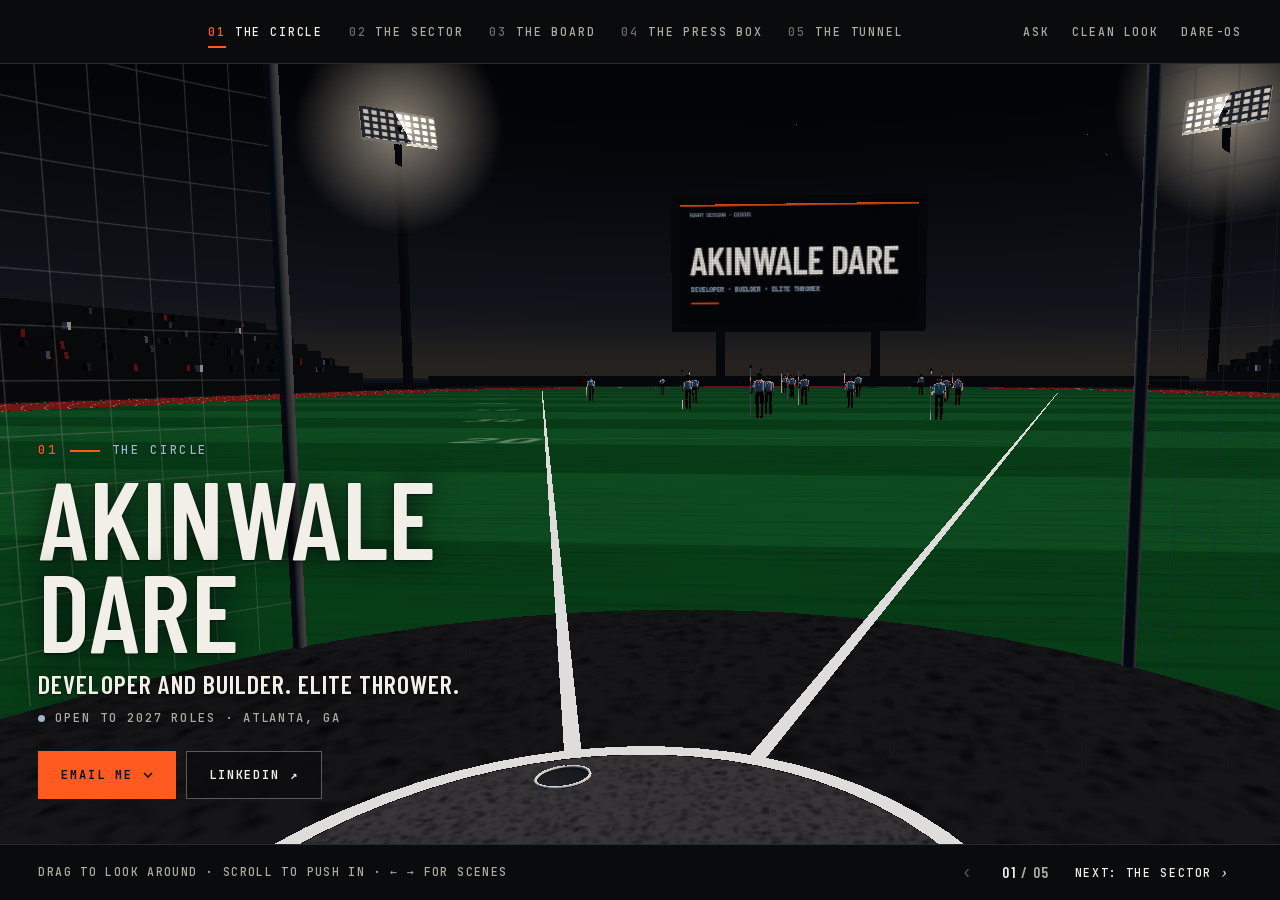
==== commit a7a8f87c: "DARE-OS v5 "CINEMA": five scenes at a night meet (checkpoint 1) The landing is now a film in five sh" ====
--- a/index.html
+++ b/index.html
@@ -1,42 +1,60 @@
 <!doctype html>
-<html lang="en" data-theme="throws" data-chrome="mac" data-view="stage">
+<html lang="en" data-theme="throws" data-chrome="mac" data-view="stage" data-shot="0">
 <head>
 <meta charset="utf-8">
 <meta name="viewport" content="width=device-width, initial-scale=1, viewport-fit=cover">
-<title>Joshua Dare | Software Engineer, Student-Athlete</title>
-<meta name="description" content="Joshua Dare: software engineer and college thrower (discus, hammer) in Atlanta. Take a throw in a night stadium: every flag in the sector is a project, with its measured number on the jumbotron.">
+<title>Akinwale Dare | Developer and Builder, Elite Thrower</title>
+<meta name="description" content="Akinwale Dare: developer and builder in Atlanta, and an elite thrower (discus and hammer). Five scenes at a night meet: his work as measured marks in the sector, live numbers on the board, a short bio and how to reach him.">
 <link rel="canonical" href="https://dare-os.vercel.app/">
+<meta name="author" content="Akinwale Dare">
 <link rel="icon" href="favicon.ico" sizes="any">
 <link rel="icon" href="img/favicon-32.png" type="image/png" sizes="32x32">
 <link rel="icon" href="img/logo.svg" type="image/svg+xml">
 <link rel="apple-touch-icon" href="img/apple-touch-icon.png">
-<meta property="og:title" content="Joshua Dare | Software Engineer, Student-Athlete">
-<meta property="og:description" content="A night stadium you can throw in: every flag is a project with its measured number. Then DARE-OS, a desktop with 16 projects, an Ask Josh chat and DISCUS DISASTER.">
+<meta property="og:type" content="profile">
+<meta property="og:site_name" content="Akinwale Dare">
+<meta property="og:title" content="Akinwale Dare | Developer and Builder, Elite Thrower">
+<meta property="og:description" content="Five scenes at a night meet: every project is a measured mark in the sector, the live numbers are on the board, and the tunnel is how to reach him.">
 <meta property="og:image" content="https://dare-os.vercel.app/img/og.jpg">
+<meta property="og:image:alt" content="Akinwale Dare: the view from the discus circle at a night meet">
 <meta property="og:url" content="https://dare-os.vercel.app/">
+<meta property="profile:first_name" content="Akinwale">
+<meta property="profile:last_name" content="Dare">
 <meta name="twitter:card" content="summary_large_image">
-<meta name="theme-color" content="#070910">
+<meta name="twitter:title" content="Akinwale Dare | Developer and Builder, Elite Thrower">
+<meta name="twitter:description" content="Developer and builder. Elite thrower. Every project is a measured mark in the sector.">
+<meta name="twitter:image" content="https://dare-os.vercel.app/img/og.jpg">
+<meta name="theme-color" content="#0a0b0d">
+<script type="application/ld+json">
+{"@context":"https://schema.org","@type":"Person","name":"Akinwale Dare","url":"https://dare-os.vercel.app/","image":"https://dare-os.vercel.app/img/og.jpg","jobTitle":"Software Engineer","description":"Developer and builder. Elite thrower: discus and hammer.","worksFor":{"@type":"Organization","name":"Medland Engineers"},"affiliation":{"@type":"CollegeOrUniversity","name":"Life University"},"address":{"@type":"PostalAddress","addressLocality":"Atlanta","addressRegion":"GA","addressCountry":"US"},"knowsAbout":["TypeScript","React","Next.js","Node.js","Swift","Python","Three.js","Computer vision"],"sameAs":["https://www.linkedin.com/in/akinwaledare","https://github.com/Waleee7","https://worldathletics.org/athletes/united-states/joshua-dare-14939088"]}
+</script>
 <script>
-// Before first paint, two choices. The view: the stadium (default), the desktop (?view=os, a
-// ?theme= link, a #app/ deep link, or already entered this visit) or the plain résumé
-// (?view=clean). The theme: ?theme=, then the visitor's saved pick, then Stadium Night.
+// Before first paint: the view, the scene and the look. The view is the film (default), the
+// desktop (?view=os, a ?theme= link, a #app/ deep link, or already entered this visit) or the
+// plain résumé (?view=clean). A scene link (#the-board) always opens the film at that scene.
+// The film and the résumé always wear Cinema; the desktop wears the visitor's saved look.
 (function (d) {
-  var T = { throws: 'mac', retro98: 'win', mac: 'mac', win11: 'win' }, own = Object.prototype.hasOwnProperty, q = null, t = null, v = 'stage', w = null;
+  var T = { throws: 'mac', retro98: 'win', mac: 'mac', win11: 'win' }, S = ['the-circle', 'the-sector', 'the-board', 'the-press-box', 'the-tunnel'];
+  var own = Object.prototype.hasOwnProperty, q = null, t = null, v = 'stage', w = null, s = S.indexOf(location.hash.slice(1));
   d.classList.add('js');
   try { q = new URLSearchParams(location.search); t = q.get('theme'); w = q.get('view'); } catch (e) { q = null; }
   if (w === 'clean' || w === 'stage') v = w;
+  else if (s >= 0) v = 'stage';
   else if (w === 'os' || own.call(T, t) || /^#(app|work)\//.test(location.hash)) v = 'os';
   else { try { if (sessionStorage.getItem('jd-view') === 'os') v = 'os'; } catch (e) { /* storage blocked */ } }
   if (!own.call(T, t)) { try { t = localStorage.getItem('jd-theme'); } catch (e) { t = null; } }
-  if (!own.call(T, t)) t = 'throws';
+  if (!own.call(T, t) || v !== 'os') t = 'throws';
   d.setAttribute('data-theme', t);
   d.setAttribute('data-chrome', T[t]);
   d.setAttribute('data-view', v);
+  d.setAttribute('data-shot', String(s < 0 ? 0 : s));
 })(document.documentElement);
 </script>
-<link rel="preconnect" href="https://fonts.googleapis.com">
-<link rel="preconnect" href="https://fonts.gstatic.com" crossorigin>
-<link rel="stylesheet" href="https://fonts.googleapis.com/css2?family=Big+Shoulders+Display:wght@700;800;900&family=JetBrains+Mono:wght@400;500;700&family=VT323&display=swap">
+<link rel="preload" href="fonts/barlow-condensed-600.woff2" as="font" type="font/woff2" crossorigin>
+<link rel="preload" href="fonts/jetbrains-mono.woff2" as="font" type="font/woff2" crossorigin>
+<link rel="preload" as="image" href="img/poster.webp" type="image/webp" media="(min-width: 760px) and (min-aspect-ratio: 4/5)">
+<link rel="preload" as="image" href="img/poster-tall.webp" type="image/webp" media="(max-width: 759px), (max-aspect-ratio: 4/5)">
+<link rel="stylesheet" href="cinema.css">
 <link rel="stylesheet" href="style.css">
 <script src="js/board.js" defer></script>
 <script src="js/throw.js" defer></script>
@@ -50,7 +68,7 @@
 <script src="js/term.js" defer></script>
 <script src="js/live.js" defer></script>
 <script src="js/news.js" defer></script>
-<script src="js/stage.js" defer></script>
+<script src="js/scenes.js" defer></script>
 </head>
 <body>
 <a class="skip" href="#desk">Skip to the content</a>
@@ -73,10 +91,10 @@
 
 <!-- Mac-style themes: the menu bar -->
 <header class="menubar" aria-label="Menu bar">
-  <button class="mb-logo" type="button" data-launch="readme" aria-label="About Josh Dare"><span data-icon="discus"></span></button>
-  <b class="mb-name">Josh Dare</b>
+  <button class="mb-logo" type="button" data-launch="readme" aria-label="About Akinwale Dare"><span data-icon="discus"></span></button>
+  <b class="mb-name">Akinwale Dare</b>
   <nav class="mb-menu" aria-label="Menu">
-    <button type="button" class="to-stage" data-view-go="stage"><span class="to-ring" aria-hidden="true"></span>Stadium</button>
+    <button type="button" class="to-stage" data-view-go="stage"><span class="to-ring" aria-hidden="true"></span>Scenes</button>
     <button type="button" data-launch="projects">Projects</button>
     <button type="button" data-launch="circle">DISCUS DISASTER</button>
     <button type="button" data-launch="ask">Ask</button>
@@ -91,103 +109,144 @@
 </header>
 
 <main class="desk" id="desk" tabindex="-1">
-  <h1 class="sr desk-h">Joshua Dare: software engineer and college thrower, Atlanta.</h1>
-
-  <!-- ============ THE CIRCLE: the night stadium you land in ============ -->
-  <section class="stage" id="stage" aria-labelledby="st-h">
-    <div class="st-world" aria-hidden="true">
-      <svg class="st-poster" viewBox="0 0 1600 1000" preserveAspectRatio="xMidYMax slice" focusable="false">
-        <defs>
-          <linearGradient id="sp-sky" x1="0" y1="0" x2="0" y2="1"><stop offset="0" stop-color="#03050a"/><stop offset=".42" stop-color="#0b1220"/><stop offset=".5" stop-color="#151d2e"/></linearGradient>
-          <linearGradient id="sp-turf" x1="0" y1="0" x2="0" y2="1"><stop offset="0" stop-color="#0b1610"/><stop offset="1" stop-color="#14301c"/></linearGradient>
-          <radialGradient id="sp-glow"><stop offset="0" stop-color="#fff4dc" stop-opacity=".9"/><stop offset=".12" stop-color="#ffe9c2" stop-opacity=".35"/><stop offset="1" stop-color="#ffe9c2" stop-opacity="0"/></radialGradient>
-        </defs>
-        <rect width="1600" height="1000" fill="url(#sp-sky)"/>
-        <circle cx="170" cy="150" r="360" fill="url(#sp-glow)"/><circle cx="1430" cy="150" r="360" fill="url(#sp-glow)"/>
-        <path d="M0 470 L0 395 L520 430 L520 470Z M1600 470 L1600 395 L1080 430 L1080 470Z" fill="#090c14"/>
-        <rect x="690" y="318" width="220" height="112" fill="#06080d" stroke="#2a3246"/><rect x="702" y="330" width="196" height="88" fill="#0e1422"/>
-        <rect x="0" y="468" width="1600" height="532" fill="url(#sp-turf)"/>
-        <path d="M800 960 L560 470 M800 960 L1040 470" stroke="#eef1f6" stroke-opacity=".5" stroke-width="2.4" fill="none"/>
-        <path d="M640 620 Q800 600 960 620 M600 540 Q800 524 1000 540 M690 760 Q800 744 910 760" stroke="#eef1f6" stroke-opacity=".16" stroke-width="2" fill="none"/>
-        <ellipse cx="800" cy="962" rx="78" ry="20" fill="#3d424b" stroke="#eef1f6" stroke-width="3"/>
-      </svg>
-      <canvas class="st-canvas"></canvas>
-      <div class="st-tags"></div>
-    </div>
-
-    <header class="st-top">
-      <p class="st-brand"><span class="st-mark" aria-hidden="true"></span><b>DARE-OS</b><span class="st-who">Joshua Dare</span></p>
-      <ul class="st-chips" aria-label="Status">
-        <li class="chip on"><span class="ldot" aria-hidden="true"></span>Open to roles · Atlanta</li>
-        <li class="chip live-pill"><span class="ldot" aria-hidden="true"></span><span><span data-count="sites">11</span>/11 live</span></li>
-      </ul>
-      <nav class="st-nav" aria-label="Views">
-        <a class="st-link" href="?view=clean" data-view-go="clean">Clean look</a>
-        <a class="st-enter" href="?view=os" data-view-go="os">Enter DARE-OS <span aria-hidden="true">→</span></a>
+  <h1 class="sr desk-h">Akinwale Dare: developer and builder, elite thrower. Atlanta.</h1>
+
+  <!-- ============ CINEMA: five scenes at a night meet. The 3D (js/cinema3d.js) plays behind the words ============ -->
+  <section class="cine" id="stage" aria-label="Akinwale Dare, in five scenes">
+    <div class="cine-frame">
+      <picture class="cine-poster">
+        <source media="(max-width: 759px), (max-aspect-ratio: 4/5)" srcset="img/poster-tall.webp" type="image/webp" width="780" height="740">
+        <img src="img/poster.webp" alt="" width="1600" height="866" decoding="async">
+      </picture>
+      <canvas class="cine-canvas" aria-hidden="true"></canvas>
+    </div>
+
+    <header class="cine-top">
+      <a class="cine-mark" href="#the-circle" data-go="0">Akinwale Dare</a>
+      <nav class="cine-shots" aria-label="Scenes">
+        <ol>
+          <li><a href="#the-circle" data-go="0" aria-current="step"><i>01</i><span class="l-long">The Circle</span><span class="l-short">Circle</span></a></li>
+          <li><a href="#the-sector" data-go="1"><i>02</i><span class="l-long">The Sector</span><span class="l-short">Sector</span></a></li>
+          <li><a href="#the-board" data-go="2"><i>03</i><span class="l-long">The Board</span><span class="l-short">Board</span></a></li>
+          <li><a href="#the-press-box" data-go="3"><i>04</i><span class="l-long">The Press Box</span><span class="l-short">Press</span></a></li>
+          <li><a href="#the-tunnel" data-go="4"><i>05</i><span class="l-long">The Tunnel</span><span class="l-short">Tunnel</span></a></li>
+        </ol>
+      </nav>
+      <nav class="cine-quiet" aria-label="Other ways in">
+        <button type="button" data-ask>Ask</button>
+        <a href="?view=clean" data-view-go="clean">Clean look</a>
+        <a class="cine-os" href="?view=os" data-view-go="os">DARE-OS</a>
       </nav>
     </header>
 
-    <div class="st-hero">
-      <p class="st-kick">Software engineer · Discus &amp; hammer, Life University</p>
-      <h2 class="st-h" id="st-h">If it isn't <em>measured</em>, it didn't count.</h2>
-      <p class="st-sub">I'm Josh Dare. I build software the way I train for the circle: every claim on this page comes with its number, how it was measured and when.</p>
-      <div class="st-cta">
-        <div class="st-mail">
-          <button class="st-btn main" type="button" aria-expanded="false" aria-controls="st-mailmenu" data-mail-btn>Email me <svg viewBox="0 0 10 6" aria-hidden="true" focusable="false"><path d="M1 1l4 4 4-4"/></svg></button>
-          <ul class="st-menu" id="st-mailmenu" hidden>
-            <li><a href="#stage" data-mail="work"><b>Work</b><span>A role on your team</span></a></li>
-            <li><a href="#stage" data-mail="contract"><b>Contract</b><span>A build for your business</span></a></li>
-            <li><a href="#stage" data-mail="question"><b>Question</b><span>Anything else</span></a></li>
-          </ul>
-        </div>
-        <a class="st-btn" href="https://www.linkedin.com/in/akinwaledare" target="_blank" rel="noopener">LinkedIn <span aria-hidden="true">↗</span></a>
-        <a class="st-btn ghost" href="?view=clean" data-view-go="clean">Résumé</a>
-        <a class="st-btn ghost" href="https://github.com/Waleee7" target="_blank" rel="noopener">GitHub <span aria-hidden="true">↗</span></a>
-      </div>
-    </div>
-
-    <aside class="st-side" aria-label="Scoreboard">
-      <section class="st-read" aria-labelledby="st-read-h">
-        <header class="st-ph"><h3 id="st-read-h">Jumbotron</h3><span class="st-stamp" data-r="when">Re-run 15 Nov 2026</span></header>
-        <p class="r-mark" data-r="mark" hidden></p>
-        <p class="r-cat" data-r="cat">All 16 flags</p>
-        <p class="r-name" data-r="name">The board</p>
-        <p class="r-num"><b data-r="big">918</b> <span data-r="unit">tests</span></p>
-        <p class="r-what" data-r="what">passing across 8 projects</p>
-        <p class="r-how" data-r="how">Every flag in the sector is a project. Take a throw: where the discus lands, that project's number goes up here, with how it was measured.</p>
-        <p class="r-live" data-r="live" hidden></p>
-        <div class="r-go">
-          <button class="st-btn sm" type="button" data-read-open hidden>Open the case study</button>
-          <span class="r-step"><button type="button" data-read-step="-1" aria-label="Previous flag">‹</button><button type="button" data-read-step="1" aria-label="Next flag">›</button></span>
+    <div class="cine-panels">
+      <section class="scene" id="the-circle" data-n="0" aria-labelledby="sc-0">
+        <p class="slate"><i>01</i>The Circle</p>
+        <h1 class="sc-name" id="sc-0">Akinwale Dare</h1>
+        <p class="sc-line">Developer and builder. Elite thrower.</p>
+        <p class="sc-meta"><span class="cdot" aria-hidden="true"></span>Open to 2027 roles · Atlanta, GA</p>
+        <div class="sc-cta">
+          <div class="mail">
+            <button class="cbtn main" type="button" aria-expanded="false" aria-controls="mail-0" data-mail-btn>Email me <svg viewBox="0 0 10 6" aria-hidden="true" focusable="false"><path d="M1 1l4 4 4-4"/></svg></button>
+            <ul class="mail-menu" id="mail-0" hidden>
+              <li><a href="#the-circle" data-mail="work"><b>Work</b><span>A role on your team</span></a></li>
+              <li><a href="#the-circle" data-mail="contract"><b>Contract</b><span>A build for your business</span></a></li>
+              <li><a href="#the-circle" data-mail="question"><b>Question</b><span>Anything else</span></a></li>
+            </ul>
+          </div>
+          <a class="cbtn" href="https://www.linkedin.com/in/akinwaledare" target="_blank" rel="noopener">LinkedIn <span aria-hidden="true">↗</span></a>
         </div>
       </section>
-      <section class="st-feed" aria-labelledby="st-feed-h">
-        <header class="st-ph"><h3 id="st-feed-h">Shipped this week</h3><span class="st-stamp" data-feed-stamp>Snapshot · 15 Nov</span></header>
-        <p class="f-lede">My agents ship while I train. Public pushes to <a href="https://github.com/Waleee7" target="_blank" rel="noopener">github.com/Waleee7</a>, read live from the GitHub API.</p>
-        <ol class="f-list" data-feed>
-          <li><time datetime="2026-11-15T20:00:13Z">15 Nov</time><a href="https://github.com/Waleee7/peach-dash/commit/3645750" target="_blank" rel="noopener">peach-dash</a><span>Lighter on phones</span></li>
-          <li><time datetime="2026-11-07T19:22:18Z">7 Nov</time><a href="https://github.com/Waleee7/ragdoll-riot" target="_blank" rel="noopener">ragdoll-riot</a><span>Pushed to main</span></li>
-          <li><time datetime="2026-11-06T16:13:28Z">6 Nov</time><a href="https://github.com/Waleee7/GlobalLingo" target="_blank" rel="noopener">GlobalLingo</a><span>Pushed to main</span></li>
-          <li><time datetime="2026-11-06T01:28:22Z">6 Nov</time><a href="https://github.com/Waleee7/dare-check" target="_blank" rel="noopener">dare-check</a><span>Pushed to main</span></li>
+
+      <section class="scene" id="the-sector" data-n="1" aria-labelledby="sc-1">
+        <p class="slate"><i>02</i>The Sector</p>
+        <h2 class="sr" id="sc-1">The work: every project is a mark in the sector, measured</h2>
+        <p class="pl-cat" data-p="cat">Mark 01 of 16 · Sports tech</p>
+        <p class="pl-name" data-p="name">SECTOR</p>
+        <p class="pl-num"><b data-p="big">3.9</b><span data-p="unit">cm</span></p>
+        <p class="pl-what" data-p="what">off on a 68 m reference throw</p>
+        <p class="pl-how" data-p="how">SECTOR's accuracy harness renders a 68.14 m throw with a known answer, then measures it back from the pixels alone: 68.10 m. 58 tests pass.</p>
+        <p class="pl-stamp"><span data-p="when">Re-run 15 Nov 2026</span><span class="pl-live" data-p="live" hidden></span></p>
+        <div class="pl-go">
+          <button class="cbtn" type="button" data-open-case>Open the case study</button>
+          <span class="pl-step"><button type="button" data-step="-1" aria-label="Previous mark">‹</button><button type="button" data-step="1" aria-label="Next mark">›</button></span>
+          <button class="pl-all" type="button" aria-expanded="false" aria-controls="marks" data-all-marks>All 16 marks</button>
+          <ol class="marks" id="marks" data-marks aria-label="All 16 marks" hidden></ol>
+        </div>
+      </section>
+
+      <section class="scene" id="the-board" data-n="2" aria-labelledby="sc-2">
+        <p class="slate"><i>03</i>The Board</p>
+        <h2 class="sc-h" id="sc-2">The proof</h2>
+        <ol class="rows" data-rows aria-label="The board">
+          <li><button type="button" data-row="0" aria-pressed="true"><span class="b-l">Live now</span><span class="b-v"><b>11/11</b></span><span class="b-w">products answering your browser</span><span class="b-s">Probed from your browser as the page loads</span></button></li>
+          <li><button type="button" data-row="1" aria-pressed="false"><span class="b-l">Tests</span><span class="b-v"><b>918</b></span><span class="b-w">passing across 8 projects</span><span class="b-s">Re-run from each public repo · 15 Nov 2026</span></button></li>
+          <li><button type="button" data-row="2" aria-pressed="false"><span class="b-l">Precision</span><span class="b-v"><b>3.9</b> <small>cm</small></span><span class="b-w">off on a 68 m reference throw</span><span class="b-s">SECTOR accuracy harness · 15 Nov 2026</span></button></li>
+          <li><button type="button" data-row="3" aria-pressed="false"><span class="b-l">Frame time</span><span class="b-v"><b>8.3</b> <small>ms</small></span><span class="b-w">with 12 ragdolls on screen</span><span class="b-s">RAGDOLL RIOT, M3 Pro, 475 frames · 15 Nov 2026</span></button></li>
+          <li><button type="button" data-row="4" aria-pressed="false"><span class="b-l">Clients</span><span class="b-v"><b>2</b> <small>live</small></span><span class="b-w">one taking cards on live Stripe</span><span class="b-s">D'extensionz · CleanBins Tuscaloosa</span></button></li>
+          <li><button type="button" data-row="5" aria-pressed="false"><span class="b-l">Open source</span><span class="b-v"><b>17</b> <small>repos</small></span><span class="b-w">public on GitHub</span><span class="b-s">GitHub · snapshot 15 Nov 2026</span></button></li>
+          <li><button type="button" data-row="6" aria-pressed="false"><span class="b-l">Last push</span><span class="b-v"><b>15</b> <small>Nov</small></span><span class="b-w">peach-dash</span><span class="b-s">GitHub · snapshot 15 Nov 2026</span></button></li>
         </ol>
+        <div class="shipped">
+          <p class="sh-h">Shipped this week <span data-feed-stamp>GitHub · snapshot 15 Nov</span></p>
+          <ol class="f-list" data-feed data-max="3">
+            <li><time datetime="2026-11-15T20:00:13Z">15 Nov</time><a href="https://github.com/Waleee7/peach-dash/commit/3645750" target="_blank" rel="noopener">peach-dash</a><span>Lighter on phones</span></li>
+            <li><time datetime="2026-11-07T19:22:18Z">7 Nov</time><a href="https://github.com/Waleee7/ragdoll-riot" target="_blank" rel="noopener">ragdoll-riot</a><span>Pushed to main</span></li>
+            <li><time datetime="2026-11-06T16:13:28Z">6 Nov</time><a href="https://github.com/Waleee7/GlobalLingo" target="_blank" rel="noopener">GlobalLingo</a><span>Pushed to main</span></li>
+          </ol>
+        </div>
       </section>
-    </aside>
-
-    <div class="st-throw">
-      <button class="st-take" type="button" data-take><span class="st-ring" aria-hidden="true"></span><span class="st-take-l">Take a throw</span></button>
-      <p class="st-hint">Or hold anywhere on the field to spin. Let go in the red.</p>
-    </div>
-
-    <nav class="st-ribbon" aria-label="The board: one flag per project"><ol data-flags></ol></nav>
+
+      <section class="scene" id="the-press-box" data-n="3" aria-labelledby="sc-3">
+        <p class="slate"><i>04</i>The Press Box</p>
+        <h2 class="sc-h" id="sc-3">About</h2>
+        <p class="sc-body">Akinwale Dare is a developer and builder in Atlanta. He is a software engineer at Medland Engineers (remote, since December 2025) and ships his own products: computer vision that measures a throw from one phone video, two live client builds, browser games and developer tools. 918 tests pass across eight of them.</p>
+        <p class="sc-body">He is also an elite thrower: discus and hammer at Life University, and a conference champion in discus.</p>
+        <dl class="facts">
+          <div><dt>Degree</dt><dd>B.S. Computer Information Systems, Life University, March 2027</dd></div>
+          <div><dt>Honors</dt><dd>President's List, Winter 2026 · Conference champion, discus</dd></div>
+          <div><dt>Certified</dt><dd>CompTIA A+, November 2024</dd></div>
+          <div><dt>Stack</dt><dd>TypeScript · React and Next.js · Node · Swift · Python · Three.js</dd></div>
+        </dl>
+        <p class="sc-more"><a href="https://worldathletics.org/athletes/united-states/joshua-dare-14939088" target="_blank" rel="noopener">His results on World Athletics <span aria-hidden="true">↗</span></a></p>
+      </section>
+
+      <section class="scene" id="the-tunnel" data-n="4" aria-labelledby="sc-4">
+        <p class="slate"><i>05</i>The Tunnel</p>
+        <h2 class="sc-h" id="sc-4">Get in touch</h2>
+        <p class="sc-body">Open to software engineering roles for 2027, after graduating in March, and taking client builds now. Email reaches him directly: <a data-email data-email-text href="#the-tunnel">his email address</a>.</p>
+        <div class="sc-cta">
+          <div class="mail">
+            <button class="cbtn main" type="button" aria-expanded="false" aria-controls="mail-4" data-mail-btn>Email <svg viewBox="0 0 10 6" aria-hidden="true" focusable="false"><path d="M1 1l4 4 4-4"/></svg></button>
+            <ul class="mail-menu" id="mail-4" hidden>
+              <li><a href="#the-tunnel" data-mail="work"><b>Work</b><span>A role on your team</span></a></li>
+              <li><a href="#the-tunnel" data-mail="contract"><b>Contract</b><span>A build for your business</span></a></li>
+              <li><a href="#the-tunnel" data-mail="question"><b>Question</b><span>Anything else</span></a></li>
+            </ul>
+          </div>
+          <a class="cbtn" href="https://www.linkedin.com/in/akinwaledare" target="_blank" rel="noopener">LinkedIn <span aria-hidden="true">↗</span></a>
+          <a class="cbtn" href="https://github.com/Waleee7" target="_blank" rel="noopener">GitHub <span aria-hidden="true">↗</span></a>
+          <a class="cbtn" href="?view=clean" data-view-go="clean">Résumé</a>
+        </div>
+      </section>
+    </div>
+
+    <footer class="cine-foot">
+      <p class="cine-hint"><span class="h-desk">Drag to look around · Scroll to push in · ← → for scenes</span><span class="h-touch">Drag to look around · Swipe for scenes</span></p>
+      <div class="cine-step">
+        <button type="button" data-prev aria-label="Previous scene">‹</button>
+        <p class="cine-count" aria-hidden="true"><b data-count-now>01</b> / 05</p>
+        <button type="button" data-next>Next: <span>The Sector</span> <i aria-hidden="true">›</i></button>
+      </div>
+    </footer>
     <p class="sr" role="status" data-say></p>
   </section>
-
   <!-- ============ CLEAN LOOK: a plain, printable one-page résumé (?view=clean) ============ -->
   <article class="clean" id="clean" aria-labelledby="cl-h">
     <header class="cl-head">
       <div>
-        <h2 class="cl-name" id="cl-h">Joshua Dare</h2>
-        <p class="cl-role">Software Engineer · College Thrower (discus, hammer) · Atlanta, GA</p>
+        <h2 class="cl-name" id="cl-h">Akinwale Dare</h2>
+        <p class="cl-role">Software Engineer · Builder · Elite Thrower (discus, hammer) · Atlanta, GA</p>
       </div>
       <ul class="cl-contact">
         <li><a data-email data-email-text href="#clean">Email</a></li>
@@ -196,7 +255,7 @@
         <li><a href="https://dare-os.vercel.app">dare-os.vercel.app</a></li>
       </ul>
     </header>
-    <p class="cl-sum">Software engineer who ships things you can open, and proves them with tests and measurements. Open to software engineering roles for 2027, after graduating in March, and taking client builds now.</p>
+    <p class="cl-sum">Developer and builder who ships things you can open, and proves them with tests and measurements. Open to software engineering roles for 2027, after graduating in March, and taking client builds now.</p>
     <section class="cl-sec" aria-labelledby="cl-exp">
       <h3 id="cl-exp">Experience</h3>
       <div class="cl-row"><p><b>Software Engineer</b>, Medland Engineers (remote)</p><p class="cl-when">Dec 2025 – present</p></div>
@@ -231,7 +290,7 @@
       </section>
       <section class="cl-sec" aria-labelledby="cl-ath">
         <h3 id="cl-ath">Athletics</h3>
-        <p>College thrower at Life University: discus and hammer. Conference champion in discus.</p>
+        <p>Elite thrower at Life University: discus and hammer. Conference champion in discus.</p>
         <p>Discus 51.92 m (1.5 kg, 2021) · 48.06 m (1.75 kg, 2022) · 45.30 m (2 kg, 2023)</p>
       </section>
     </div>
@@ -241,7 +300,7 @@
     </section>
     <footer class="cl-foot">
       <p>Test counts were re-run on 15 Nov 2026 from each project's public repo. Live sites are probed from your browser on the main page.</p>
-      <p class="cl-act"><button type="button" data-print>Print or save as PDF</button><a href="?view=stage" data-view-go="stage">Back to the stadium</a><a href="?view=os" data-view-go="os">Open DARE-OS</a></p>
+      <p class="cl-act"><button type="button" data-print>Print or save as PDF</button><a href="?view=stage" data-view-go="stage">Back to the scenes</a><a href="?view=os" data-view-go="os">Open DARE-OS</a></p>
     </footer>
   </article>
 
@@ -249,7 +308,7 @@
     <!-- Throws Night: the throwing sector, chalked on the desktop -->
     <svg class="wall-sector" viewBox="0 0 1000 620" preserveAspectRatio="xMaxYMax slice">
       <g fill="none" stroke="rgba(238,241,246,.11)" stroke-width="1.2">
-        <circle cx="120" cy="560" r="16" stroke="rgba(255,62,62,.7)" stroke-width="2"/>
+        <circle cx="120" cy="560" r="16" stroke="rgba(255,90,31,.7)" stroke-width="2"/>
         <path d="M120 560 L980 30"/><path d="M120 560 L995 300"/>
         <path d="M332 429 A 250 250 0 0 1 359 487"/><path d="M459 351 A 400 400 0 0 1 503 444"/>
         <path d="M587 272 A 550 550 0 0 1 648 401"/><path d="M714 194 A 700 700 0 0 1 792 357"/><path d="M842 115 A 850 850 0 0 1 937 314"/>
@@ -281,14 +340,14 @@
   <!-- Phones: a home screen instead of a desktop -->
   <div class="home">
     <div class="sbar"><span class="clock" data-clock="phone"></span><span class="live-pill"><span class="ldot" aria-hidden="true"></span><span><span data-count="sites">11</span>/11 live</span></span></div>
-    <section class="widget" aria-label="Josh Dare at a glance">
-      <p class="w-kick">SOFTWARE ENGINEER · STUDENT-ATHLETE</p>
-      <p class="w-name">Josh Dare</p>
-      <p class="w-line">College thrower: discus and hammer, Life University.</p>
+    <section class="widget" aria-label="Akinwale Dare at a glance">
+      <p class="w-kick">DEVELOPER · BUILDER · ELITE THROWER</p>
+      <p class="w-name">Akinwale Dare</p>
+      <p class="w-line">Software engineer, Medland Engineers. Elite thrower: discus and hammer, Life University.</p>
       <p class="w-line">B.S. Computer Information Systems, March 2027.</p>
       <p class="w-stats"><span><b data-count="sites">11</b> live</span><span><b>918</b> tests</span><span><b>2</b> clients</span></p>
       <form class="w-ask" data-nudge>
-        <label class="sr" for="w-q">Ask Josh a question</label>
+        <label class="sr" for="w-q">Ask Akinwale a question</label>
         <input id="w-q" name="q" maxlength="240" autocomplete="off" placeholder="Ask me anything…" enterkeyhint="send">
         <button type="submit">Ask</button>
       </form>
@@ -301,7 +360,7 @@
         <li><time datetime="2026-11-07T19:22:18Z">7 Nov</time><a href="https://github.com/Waleee7/ragdoll-riot" target="_blank" rel="noopener">ragdoll-riot</a><span>Pushed to main</span></li>
         <li><time datetime="2026-11-06T16:13:28Z">6 Nov</time><a href="https://github.com/Waleee7/GlobalLingo" target="_blank" rel="noopener">GlobalLingo</a><span>Pushed to main</span></li>
       </ol>
-      <button class="hf-stage" type="button" data-view-go="stage"><span class="to-ring" aria-hidden="true"></span>Back to the stadium</button>
+      <button class="hf-stage" type="button" data-view-go="stage"><span class="to-ring" aria-hidden="true"></span>Back to the scenes</button>
     </section>
     <nav class="pdock" aria-label="Home dock" data-launchers="pdock"></nav>
   </div>
@@ -311,13 +370,13 @@
     <header class="wt"><h2 class="wt-t" id="t-readme">README</h2></header>
     <div class="wb readme">
       <div class="doc">
-        <p class="kick">SOFTWARE ENGINEER · STUDENT-ATHLETE · ATLANTA</p>
-        <p class="name">Joshua Dare</p>
+        <p class="kick">DEVELOPER · BUILDER · ELITE THROWER · ATLANTA</p>
+        <p class="name">Akinwale Dare</p>
         <p class="motto">If it isn't measured, it didn't count.</p>
         <ul class="ident">
           <li><b>B.S. Computer Information Systems</b>, Life University, March 2027</li>
           <li><b>Software Engineer</b>, Medland Engineers (remote), since Dec 2025</li>
-          <li><b>College thrower</b>: discus and hammer, conference champion in discus</li>
+          <li><b>Elite thrower</b>: discus and hammer, conference champion in discus</li>
           <li><b><span data-count="sites">11</span> products live</b>, 2 client builds and 918 passing tests</li>
           <li><b>CompTIA A+</b> certified · President's List, Winter 2026</li>
         </ul>
@@ -349,7 +408,7 @@
   <section class="win" id="w-projects" data-app="projects" data-icon="folder" data-size="940x640" role="dialog" aria-labelledby="t-projects">
     <header class="wt"><h2 class="wt-t" id="t-projects">Projects</h2></header>
     <div class="wb explorer">
-      <div class="ex-bar"><span class="ex-label" aria-hidden="true">Address</span><span class="ex-addr" data-addr>C:\Josh\Projects</span><span class="ex-count">16 projects</span></div>
+      <div class="ex-bar"><span class="ex-label" aria-hidden="true">Address</span><span class="ex-addr" data-addr>C:\Akinwale\Projects</span><span class="ex-count">16 projects</span></div>
       <div class="ex-main">
         <nav class="ex-side" aria-label="Project groups">
           <a href="#g-sports">Sports tech</a><a href="#g-clients">Client builds</a><a href="#g-games">Games &amp; media</a><a href="#g-tools">AI &amp; dev tools</a><a href="#g-learn">Learning apps</a>
@@ -359,7 +418,7 @@
             <h3 id="gh-sports">Sports tech</h3>
             <ul>
               <li><button type="button" class="ex-item" data-project="sector"><span class="thumb"><img src="img/sector.jpg" alt="" loading="lazy" width="1200" height="750"></span><span class="ex-name">SECTOR</span><span class="ex-tag">01 · Computer vision</span></button></li>
-              <li><button type="button" class="ex-item" data-project="trackside"><span class="thumb th-diagram" aria-hidden="true"><svg viewBox="0 0 160 100"><path d="M8 88H152" stroke="#9aa3b5" fill="none"/><path d="M22 74 Q 74 4 140 88" fill="none" stroke="#ff3e3e" stroke-width="3" stroke-dasharray="6 5"/><circle cx="22" cy="74" r="4" fill="#eef1f6"/></svg></span><span class="ex-name">trackside</span><span class="ex-tag">08 · Measurement, Python</span></button></li>
+              <li><button type="button" class="ex-item" data-project="trackside"><span class="thumb th-diagram" aria-hidden="true"><svg viewBox="0 0 160 100"><path d="M8 88H152" stroke="#9aa3b5" fill="none"/><path d="M22 74 Q 74 4 140 88" fill="none" stroke="#ff5a1f" stroke-width="3" stroke-dasharray="6 5"/><circle cx="22" cy="74" r="4" fill="#eef1f6"/></svg></span><span class="ex-name">trackside</span><span class="ex-tag">08 · Measurement, Python</span></button></li>
               <li><button type="button" class="ex-item" data-project="throwingtracker"><span class="thumb"><img src="img/throwingtracker.jpg" alt="" loading="lazy" width="1200" height="750"></span><span class="ex-name">ThrowingTracker</span><span class="ex-tag">Training log · 107 tests</span></button></li>
             </ul>
           </section>
@@ -376,8 +435,8 @@
               <li><button type="button" class="ex-item" data-project="peachdash"><span class="thumb"><img src="img/peachdash.jpg" alt="" loading="lazy" width="1200" height="750"></span><span class="ex-name">PEACH DASH</span><span class="ex-tag">Phone update · 3D Atlanta runner</span></button></li>
               <li><button type="button" class="ex-item" data-project="ragdoll"><span class="thumb"><img src="img/ragdoll.jpg" alt="" loading="lazy" width="1200" height="750"></span><span class="ex-name">RAGDOLL RIOT</span><span class="ex-tag">03 · Browser game</span></button></li>
               <li><button type="button" class="ex-item" data-project="blox"><span class="thumb"><img src="img/blox.jpg" alt="" loading="lazy" width="1080" height="1920"></span><span class="ex-name">BLOX LIFE</span><span class="ex-tag">Shipping soon · 3D video engine</span></button></li>
-              <li><button type="button" class="ex-item" data-project="groundstop"><span class="thumb th-gs" aria-hidden="true"><svg viewBox="0 0 160 100"><rect width="160" height="100" fill="#05070b"/><path d="M14 78 L146 52" stroke="rgba(238,241,246,.28)" stroke-width="14"/><path d="M14 78 L146 52" stroke="#eef1f6" stroke-width="1.4" stroke-dasharray="7 6"/><circle cx="96" cy="34" r="16" fill="none" stroke="#ff3e3e" stroke-width="1.6" stroke-dasharray="4 4"/><path d="M90 34h12M96 28v12" stroke="#ff3e3e" stroke-width="1.6"/></svg></span><span class="ex-name">GROUND STOP</span><span class="ex-tag">In progress · FAA-fed sim</span></button></li>
-              <li><button type="button" class="ex-item" data-project="infinite"><span class="thumb th-race" aria-hidden="true"><svg viewBox="0 0 160 100"><rect width="160" height="100" fill="#05070b"/><path d="M10 90 C 70 90, 80 20, 152 16" fill="none" stroke="rgba(238,241,246,.3)" stroke-width="12"/><path d="M10 90 C 70 90, 80 20, 152 16" fill="none" stroke="#ff3e3e" stroke-width="2" stroke-dasharray="8 7"/></svg></span><span class="ex-name">Infinite Edition</span><span class="ex-tag">Racing game · in progress</span></button></li>
+              <li><button type="button" class="ex-item" data-project="groundstop"><span class="thumb th-gs" aria-hidden="true"><svg viewBox="0 0 160 100"><rect width="160" height="100" fill="#05070b"/><path d="M14 78 L146 52" stroke="rgba(238,241,246,.28)" stroke-width="14"/><path d="M14 78 L146 52" stroke="#eef1f6" stroke-width="1.4" stroke-dasharray="7 6"/><circle cx="96" cy="34" r="16" fill="none" stroke="#ff5a1f" stroke-width="1.6" stroke-dasharray="4 4"/><path d="M90 34h12M96 28v12" stroke="#ff5a1f" stroke-width="1.6"/></svg></span><span class="ex-name">GROUND STOP</span><span class="ex-tag">In progress · FAA-fed sim</span></button></li>
+              <li><button type="button" class="ex-item" data-project="infinite"><span class="thumb th-race" aria-hidden="true"><svg viewBox="0 0 160 100"><rect width="160" height="100" fill="#05070b"/><path d="M10 90 C 70 90, 80 20, 152 16" fill="none" stroke="rgba(238,241,246,.3)" stroke-width="12"/><path d="M10 90 C 70 90, 80 20, 152 16" fill="none" stroke="#ff5a1f" stroke-width="2" stroke-dasharray="8 7"/></svg></span><span class="ex-name">Infinite Edition</span><span class="ex-tag">Racing game · in progress</span></button></li>
             </ul>
           </section>
           <section class="ex-group" id="g-tools" aria-labelledby="gh-tools">
@@ -433,9 +492,9 @@
     </div>
   </section>
 
-  <!-- ============ ASK JOSH ============ -->
+  <!-- ============ ASK AKINWALE ============ -->
   <section class="win" id="w-ask" data-app="ask" data-icon="chat" data-size="460x660" data-min="320x380" data-pos="right" role="dialog" aria-labelledby="t-ask">
-    <header class="wt"><h2 class="wt-t" id="t-ask">Ask Josh</h2></header>
+    <header class="wt"><h2 class="wt-t" id="t-ask">Ask Akinwale</h2></header>
     <div class="wb chat" id="chat">
       <div class="chat-head"><span class="label">ASK THE PORTFOLIO</span><span class="stamp">NO GUESSING · RUNS IN YOUR BROWSER</span></div>
       <div class="chat-thread" role="log" aria-live="polite" aria-label="Conversation" tabindex="0"></div>
@@ -445,7 +504,7 @@
         <input id="chat-in" name="q" maxlength="240" placeholder="Ask about a project, the stack, the throws…" enterkeyhint="send">
         <button type="submit">Send</button>
       </form>
-      <p class="chat-note">Answers come from Josh's fact file and are matched to your question inside this tab. Nothing you type leaves your browser. Type <kbd>/help</kbd> for commands.</p>
+      <p class="chat-note">Answers come from Akinwale's fact file and are matched to your question inside this tab. Nothing you type leaves your browser. Type <kbd>/help</kbd> for commands.</p>
     </div>
   </section>
 
@@ -508,7 +567,7 @@
     <div class="wb term-app" id="term">
       <div class="t-out" role="log" aria-live="polite" aria-label="Terminal output" tabindex="0"></div>
       <form class="t-line" autocomplete="off">
-        <span class="t-ps" data-ps aria-hidden="true">C:\JOSH&gt;</span>
+        <span class="t-ps" data-ps aria-hidden="true">C:\AKINWALE&gt;</span>
         <label class="sr" for="t-in">Terminal command</label>
         <input id="t-in" maxlength="240" spellcheck="false" autocapitalize="off" autocomplete="off" enterkeyhint="go">
       </form>
@@ -521,14 +580,14 @@
     <div class="wb settings">
       <fieldset class="themes">
         <legend>Theme</legend>
-        <label class="th-card" data-pick="throws"><input type="radio" name="theme" value="throws"><span class="mini" aria-hidden="true"><i class="m-win"><i class="m-tb"></i></i><i class="m-bar"></i></span><span class="th-name">Stadium Night</span><span class="th-sub">Dark glass over the night stadium. The default</span></label>
+        <label class="th-card" data-pick="throws"><input type="radio" name="theme" value="throws"><span class="mini" aria-hidden="true"><i class="m-win"><i class="m-tb"></i></i><i class="m-bar"></i></span><span class="th-name">Cinema</span><span class="th-sub">Near-black, Laser orange, Floodlight steel. The default</span></label>
         <label class="th-card" data-pick="retro98"><input type="radio" name="theme" value="retro98"><span class="mini" aria-hidden="true"><i class="m-win"><i class="m-tb"></i></i><i class="m-bar"></i></span><span class="th-name">Retro 98</span><span class="th-sub">Teal desktop, gray bevels, Start menu</span></label>
         <label class="th-card" data-pick="mac"><input type="radio" name="theme" value="mac"><span class="mini" aria-hidden="true"><i class="m-win"><i class="m-tb"></i></i><i class="m-bar"></i></span><span class="th-name">Mac Light</span><span class="th-sub">Glass windows, dock, system font</span></label>
         <label class="th-card" data-pick="win11"><input type="radio" name="theme" value="win11"><span class="mini" aria-hidden="true"><i class="m-win"><i class="m-tb"></i></i><i class="m-bar"></i></span><span class="th-name">Windows 11</span><span class="th-sub">Centered taskbar, search, frosted windows</span></label>
       </fieldset>
       <section class="about-site" aria-labelledby="about-h">
         <h3 id="about-h">About this desktop</h3>
-        <p>Plain HTML, CSS and JavaScript: no framework and no build step. The stadium is three.js, loaded only after the page is up. Your theme stays in this browser. Add <code>?theme=mac</code> to a link to share a look.</p>
+        <p>Plain HTML, CSS and JavaScript: no framework and no build step. The film is three.js, loaded only after the page is up. Your theme stays in this browser. Add <code>?theme=mac</code> to a link to share a look.</p>
         <p class="stats" data-pagestats>Every mark on this page was measured</p>
       </section>
     </div>
@@ -728,7 +787,7 @@
       <figure class="shot diagram">
         <svg viewBox="0 0 560 340" role="img" aria-label="Diagram: an implement's flight path with release speed, angle and height marked">
           <g fill="none" stroke="rgba(238,241,246,.25)"><path d="M20 300 H540"/></g>
-          <path d="M70 250 Q 260 20 500 300" fill="none" stroke="#ff3e3e" stroke-width="3" stroke-dasharray="7 6"/>
+          <path d="M70 250 Q 260 20 500 300" fill="none" stroke="#ff5a1f" stroke-width="3" stroke-dasharray="7 6"/>
           <circle cx="70" cy="250" r="7" fill="#eef1f6"/>
           <path d="M70 250 L150 170" stroke="#eef1f6" stroke-width="2"/><path d="M70 250 H160" stroke="rgba(238,241,246,.4)"/>
           <path d="M70 300 V250" stroke="rgba(238,241,246,.4)" stroke-dasharray="3 4"/>
@@ -832,7 +891,7 @@
         <p class="what">A real-life travel sim: you're flying out today, and the live FAA status feed decides how your day goes. Real ground stops, delay programs and the reasons behind them, with a real past event to replay when the skies are quiet.</p>
         <div class="go"><span class="ship ship-wip">IN PROGRESS · NO PUBLIC LINK YET</span></div>
       </div>
-      <figure class="shot"><svg class="ph" viewBox="0 0 320 180" aria-hidden="true"><rect width="320" height="180" fill="#05070b"/><path d="M24 150 L296 96" stroke="rgba(238,241,246,.25)" stroke-width="24"/><path d="M24 150 L296 96" stroke="#eef1f6" stroke-width="2" stroke-dasharray="12 10"/><circle cx="200" cy="58" r="30" fill="none" stroke="#ff3e3e" stroke-width="2" stroke-dasharray="6 6"/><path d="M188 58h24M200 46v24" stroke="#ff3e3e" stroke-width="2"/></svg></figure>
+      <figure class="shot"><svg class="ph" viewBox="0 0 320 180" aria-hidden="true"><rect width="320" height="180" fill="#05070b"/><path d="M24 150 L296 96" stroke="rgba(238,241,246,.25)" stroke-width="24"/><path d="M24 150 L296 96" stroke="#eef1f6" stroke-width="2" stroke-dasharray="12 10"/><circle cx="200" cy="58" r="30" fill="none" stroke="#ff5a1f" stroke-width="2" stroke-dasharray="6 6"/><path d="M188 58h24M200 46v24" stroke="#ff5a1f" stroke-width="2"/></svg></figure>
     </div>
   </section>
   <section class="win proj small" id="w-p-infinite" data-app="p-infinite" data-icon="app" data-size="820x500" role="dialog" aria-labelledby="t-p-infinite">
@@ -843,7 +902,7 @@
         <p class="case-name" aria-hidden="true">Infinite Edition</p>
         <p class="what">An arcade racing game with drift physics, built in Three.js. Private while the assets get cleared.</p><div class="go"><span class="ship ship-wip">IN PROGRESS · PRIVATE REPO</span></div>
       </div>
-      <figure class="shot"><svg class="ph" viewBox="0 0 320 180" aria-hidden="true"><rect width="320" height="180" fill="#05070b"/><path d="M20 160 C 120 160, 140 40, 300 30" fill="none" stroke="rgba(238,241,246,.3)" stroke-width="18"/><path d="M20 160 C 120 160, 140 40, 300 30" fill="none" stroke="#ff3e3e" stroke-width="2" stroke-dasharray="10 9"/><path d="M60 150 C 130 150, 150 70, 230 52" fill="none" stroke="rgba(255,62,62,.35)" stroke-width="4"/></svg></figure>
+      <figure class="shot"><svg class="ph" viewBox="0 0 320 180" aria-hidden="true"><rect width="320" height="180" fill="#05070b"/><path d="M20 160 C 120 160, 140 40, 300 30" fill="none" stroke="rgba(238,241,246,.3)" stroke-width="18"/><path d="M20 160 C 120 160, 140 40, 300 30" fill="none" stroke="#ff5a1f" stroke-width="2" stroke-dasharray="10 9"/><path d="M60 150 C 130 150, 150 70, 230 52" fill="none" stroke="rgba(255,90,31,.35)" stroke-width="4"/></svg></figure>
     </div>
   </section>
 </main>
@@ -860,7 +919,7 @@
     <div class="tasks" role="group" aria-label="Open windows"></div>
   </div>
   <div class="tray">
-    <button class="to-stage" type="button" data-view-go="stage"><span class="to-ring" aria-hidden="true"></span>Stadium</button>
+    <button class="to-stage" type="button" data-view-go="stage"><span class="to-ring" aria-hidden="true"></span>Scenes</button>
     <button class="news-btn" type="button" data-launch="news"><span aria-hidden="true">★</span> What's New</button>
     <span class="live-pill" title="Products answering right now, probed from your browser"><span class="ldot" aria-hidden="true"></span><span><span data-count="sites">11</span>/11 live</span></span>
     <span class="clock" data-clock="win"></span>
@@ -868,11 +927,11 @@
 </footer>
 
 <div class="startmenu" id="startmenu" hidden>
-  <div class="sm-side" aria-hidden="true"><span><b>Josh</b>Dare<i>98</i></span></div>
+  <div class="sm-side" aria-hidden="true"><span><b>Akinwale</b>Dare<i>98</i></span></div>
   <div class="sm-main">
     <form class="sm-search" role="search" data-search>
       <label class="sr" for="sm-q">Search: ask the portfolio</label>
-      <input id="sm-q" name="q" placeholder="Ask anything about Josh's work" maxlength="240" autocomplete="off" enterkeyhint="search">
+      <input id="sm-q" name="q" placeholder="Ask anything about Akinwale's work" maxlength="240" autocomplete="off" enterkeyhint="search">
     </form>
     <p class="sm-h">Pinned</p>
     <ul class="sm-apps" data-launchers="start"></ul>
@@ -882,23 +941,23 @@
       <li><button type="button" data-project="ragdoll"><span data-icon="stick"></span><span><b>RAGDOLL RIOT</b><small>Playable right here</small></span></button></li>
       <li><button type="button" data-project="dextensionz"><span data-icon="bag"></span><span><b>D'extensionz</b><small>Client storefront on live Stripe</small></span></button></li>
     </ul>
-    <div class="sm-foot"><span class="sm-av" aria-hidden="true">JD</span><span>Joshua Dare</span></div>
+    <div class="sm-foot"><span class="sm-av" aria-hidden="true">AD</span><span>Akinwale Dare</span></div>
   </div>
 </div>
 
 <!-- The chatbot says hello: a tray balloon in the Windows themes, a notification in the Mac ones -->
 <aside class="nudge" id="nudge" aria-labelledby="nudge-t" hidden>
-  <button class="nudge-x" type="button" aria-label="Dismiss the Ask Josh greeting">×</button>
-  <p class="nudge-t" id="nudge-t"><span data-icon="chat"></span><b>Ask Josh is online</b></p>
+  <button class="nudge-x" type="button" aria-label="Dismiss the Ask Akinwale greeting">×</button>
+  <p class="nudge-t" id="nudge-t"><span data-icon="chat"></span><b>Ask Akinwale is online</b></p>
   <p class="nudge-b">Ask about my projects, my throws or hiring. Every answer shows its source.</p>
   <form class="nudge-f" data-nudge>
-    <label class="sr" for="nudge-q">Ask Josh a question</label>
+    <label class="sr" for="nudge-q">Ask Akinwale a question</label>
     <input id="nudge-q" name="q" maxlength="240" autocomplete="off" placeholder="What's your best project?" enterkeyhint="send">
     <button type="submit">Ask</button>
   </form>
   <div class="nudge-c">
     <button type="button" data-q="What's your best project?">Best project</button>
-    <button type="button" data-q="Why should we hire you?">Why hire Josh</button>
+    <button type="button" data-q="Why should we hire you?">Why hire Akinwale</button>
     <button type="button" data-q="What are your marks?">Throws</button>
   </div>
 </aside>
--- a/cinema.css
+++ b/cinema.css
@@ -0,0 +1,303 @@
+/* ==========================================================================
+   CINEMA (v5): Akinwale Dare's portfolio as five scenes at a night meet.
+   Design rules: a near-black base, one standout colour (Laser orange) for
+   what acts or measures, one quiet secondary (Floodlight steel) for live data
+   and stamps. One display face (Barlow Condensed), one text face (JetBrains
+   Mono). Square corners, hairlines, no shadows, no gradients, no glass.
+   The signature: the measuring line, a short orange rule that ends in a number.
+   Three views share this page (data-view on <html>): "stage" = the film,
+   "os" = the DARE-OS desktop (style.css), "clean" = a plain résumé.
+   ========================================================================== */
+@font-face { font-family: "Barlow Condensed"; src: url(fonts/barlow-condensed-600.woff2) format("woff2"); font-weight: 600; font-style: normal; font-display: swap; }
+@font-face { font-family: "JetBrains Mono"; src: url(fonts/jetbrains-mono.woff2) format("woff2"); font-weight: 100 800; font-style: normal; font-display: swap; }
+:root {
+  --c-bg: #0a0b0d; --c-bg2: #111317; --c-line: #262a31; --c-fg: #f2efe8; --c-fg2: #aeaba3; --c-main: #ff5a1f; --c-main-hi: #ff7a45; --c-alt: #9fb8d0;
+  --f-disp: "Barlow Condensed", "Arial Narrow", sans-serif;
+  --f-text: "JetBrains Mono", ui-monospace, Menlo, monospace;
+  --ease: cubic-bezier(.2, .7, .1, 1);
+  --top: 64px; --bot: 56px; --gut: clamp(16px, 3vw, 44px);
+}
+
+/* ---------------- views ---------------- */
+.cine, .clean { display: none; }
+.js[data-view="clean"] .clean { display: block; }
+.js[data-view="stage"] .desk-h,
+.js[data-view="stage"] .desk > :not(.cine):not(.win), .js[data-view="clean"] .desk > :not(.clean):not(.desk-h),
+.js[data-view="stage"] .menubar, .js[data-view="stage"] .taskbar, .js[data-view="stage"] .dock, .js[data-view="stage"] .startmenu, .js[data-view="stage"] .nudge,
+.js[data-view="clean"] .menubar, .js[data-view="clean"] .taskbar, .js[data-view="clean"] .dock, .js[data-view="clean"] .startmenu, .js[data-view="clean"] .nudge { display: none !important; }
+.js[data-view="stage"], .js[data-view="stage"] body { background: var(--c-bg); }
+.js[data-view="stage"] .desk { top: 0; bottom: 0; }
+.js[data-view="clean"], .js[data-view="clean"] body { height: auto; overflow: auto; background: #e8e6e0; }
+.js[data-view="clean"] .desk { position: static; overflow: visible; }
+.js[data-view="os"] .desk { animation: os-in 420ms var(--ease); }
+@keyframes os-in { from { opacity: 0; } }
+.cine.leaving { opacity: 0; transition: opacity 300ms ease; pointer-events: none; }
+
+/* windows that open over the film: the chat as a drawer, anything else as a sheet */
+.js[data-view="stage"] .desk > .win.open { position: fixed !important; }
+.js[data-view="stage"] #w-ask.open { left: auto !important; right: 0 !important; top: 0 !important; bottom: 0 !important; width: min(460px, 100vw) !important; height: auto !important; }
+.js[data-view="stage"] .desk > .win.open:not(#w-ask) { left: max(16px, 4vw) !important; right: max(16px, 4vw) !important; top: max(16px, 5vh) !important; bottom: max(16px, 5vh) !important; width: auto !important; height: auto !important; }
+.js[data-view="stage"] .desk > .win .wt-c [data-w-act="min"], .js[data-view="stage"] .desk > .win .wt-c [data-w-act="max"], .js[data-view="stage"] .desk > .win .wr { display: none !important; }
+.js[data-over="sheet"] .cine::after { content: ""; position: absolute; inset: 0; z-index: 30; background: rgba(5, 6, 8, .74); }
+
+/* ---------------- the film: a letterboxed frame ---------------- */
+.js[data-view="stage"] .cine {
+  display: grid; grid-template-rows: var(--top) minmax(0, 1fr) var(--bot); grid-template-columns: minmax(0, 1fr);
+  position: fixed; inset: 0; z-index: 1; overflow: hidden;
+  background: var(--c-bg); color: var(--c-fg); font: 400 14px/1.6 var(--f-text);
+}
+.cine :focus-visible { outline: 2px solid var(--c-main); outline-offset: 3px; }
+.cine [hidden] { display: none !important; }
+.cine a { color: inherit; }
+.cine-frame { grid-row: 2; grid-column: 1; position: relative; overflow: hidden; background: #07090d; touch-action: none; cursor: grab; -webkit-user-select: none; user-select: none; }
+.cine-frame:active { cursor: grabbing; }
+.cine-poster img, .cine-canvas { position: absolute; inset: 0; display: block; width: 100%; height: 100%; object-fit: cover; }
+.cine-canvas { opacity: 0; transition: opacity 900ms var(--ease); }
+.cine.live .cine-canvas { opacity: 1; }
+.cine.live .cine-poster { visibility: hidden; transition: visibility 0s 900ms; }
+
+/* the top band: who, the shot list, the quiet ways in */
+.cine-top { grid-row: 1; grid-column: 1; display: flex; align-items: center; gap: clamp(16px, 2.6vw, 40px); padding: 0 var(--gut); border-bottom: 1px solid var(--c-line); background: var(--c-bg); z-index: 3; }
+.cine-mark { flex: none; font: 600 21px/1 var(--f-disp); letter-spacing: .06em; text-transform: uppercase; text-decoration: none; white-space: nowrap; }
+.js[data-shot="0"] .cine-mark { visibility: hidden; }
+.cine-shots ol { display: flex; gap: clamp(14px, 2vw, 30px); margin: 0; padding: 0; list-style: none; }
+.cine-shots a { position: relative; display: flex; align-items: center; gap: 9px; min-height: 44px; font: 500 11.5px/1 var(--f-text); letter-spacing: .16em; text-transform: uppercase; text-decoration: none; color: var(--c-fg2); white-space: nowrap; transition: color 100ms ease-out; }
+.cine-shots a i { font-style: normal; color: #6f6c66; }
+.cine-shots a:hover { color: var(--c-fg); }
+.cine-shots a[aria-current] { color: var(--c-fg); }
+.cine-shots a[aria-current] i { color: var(--c-main); }
+.cine-shots a[aria-current]::after { content: ""; position: absolute; left: 0; bottom: 6px; width: 18px; height: 2px; background: var(--c-main); }
+.cine-shots .l-short { display: none; }
+.cine-quiet { display: flex; align-items: center; gap: clamp(12px, 1.8vw, 26px); margin-left: auto; }
+.cine-quiet a, .cine-quiet button { display: inline-flex; align-items: center; min-height: 44px; padding: 0; border: 0; background: none; font: 500 11.5px/1 var(--f-text); letter-spacing: .14em; text-transform: uppercase; text-decoration: none; color: var(--c-fg2); cursor: pointer; white-space: nowrap; transition: color 100ms ease-out; }
+.cine-quiet a:hover, .cine-quiet button:hover { color: var(--c-fg); }
+
+/* the bottom band: how to move, where you are */
+.cine-foot { grid-row: 3; grid-column: 1; display: flex; align-items: center; justify-content: space-between; gap: 20px; padding: 0 var(--gut); border-top: 1px solid var(--c-line); background: var(--c-bg); z-index: 3; }
+.cine-hint { margin: 0; font: 500 11.5px/1.3 var(--f-text); letter-spacing: .12em; text-transform: uppercase; color: var(--c-fg2); }
+.cine-hint .h-touch { display: none; }
+@media (pointer: coarse) { .cine-hint .h-desk { display: none; } .cine-hint .h-touch { display: inline; } }
+.cine-step { display: flex; align-items: center; gap: 6px; }
+.cine-step button { display: inline-flex; align-items: center; gap: 8px; min-width: 44px; min-height: 44px; padding: 0 12px; border: 1px solid transparent; background: none; color: var(--c-fg); font: 500 11.5px/1 var(--f-text); letter-spacing: .14em; text-transform: uppercase; cursor: pointer; transition: border-color 100ms ease-out, color 100ms ease-out; }
+.cine-step button:hover:not(:disabled) { border-color: var(--c-line); }
+.cine-step button:disabled { color: #55534e; cursor: default; }
+.cine-step [data-prev] { justify-content: center; font-size: 16px; }
+.cine-count { margin: 0 6px; font: 600 15px/1 var(--f-disp); letter-spacing: .1em; color: var(--c-fg2); }
+.cine-count b { color: var(--c-fg); font-weight: 600; }
+
+/* ---------------- the scenes: titles over the picture ---------------- */
+.cine-panels { grid-row: 2; grid-column: 1; position: relative; z-index: 2; pointer-events: none; }
+.scene { position: absolute; left: var(--gut); bottom: clamp(22px, 5vh, 56px); width: min(600px, 44vw); max-height: calc(100% - 44px); overflow: visible; pointer-events: auto; text-shadow: 0 1px 2px rgba(0, 0, 0, .55), 0 0 26px rgba(5, 6, 8, .75); }
+.js .scene { display: none; }
+.js[data-shot="0"] .scene[data-n="0"], .js[data-shot="1"] .scene[data-n="1"], .js[data-shot="2"] .scene[data-n="2"],
+.js[data-shot="3"] .scene[data-n="3"], .js[data-shot="4"] .scene[data-n="4"], .js .scene.leaving { display: block; }
+.scene.leaving { animation: sc-out 240ms ease-in both; pointer-events: none; }
+.scene.enter > * { animation: sc-in 760ms var(--ease) both; }
+.scene.enter > :nth-child(1) { animation-delay: 240ms; } .scene.enter > :nth-child(2) { animation-delay: 320ms; }
+.scene.enter > :nth-child(3) { animation-delay: 400ms; } .scene.enter > :nth-child(4) { animation-delay: 470ms; }
+.scene.enter > :nth-child(5) { animation-delay: 540ms; } .scene.enter > :nth-child(n+6) { animation-delay: 600ms; }
+@keyframes sc-in { from { opacity: 0; transform: translateY(14px); } }
+@keyframes sc-out { to { opacity: 0; transform: translateY(-8px); } }
+
+.slate { display: flex; align-items: center; margin: 0 0 14px; font: 500 12px/1 var(--f-text); letter-spacing: .22em; text-transform: uppercase; color: var(--c-alt); outline: none; }
+.slate i { font-style: normal; color: var(--c-main); }
+.slate i::after { content: ""; display: inline-block; width: 30px; height: 2px; margin: 0 12px; background: var(--c-main); vertical-align: middle; }
+.sc-name { margin: 0 0 16px; font: 600 clamp(64px, 8.6vw, 156px)/.84 var(--f-disp); letter-spacing: .005em; text-transform: uppercase; }
+.sc-h { margin: 0 0 14px; font: 600 clamp(44px, 4.6vw, 80px)/.88 var(--f-disp); letter-spacing: .01em; text-transform: uppercase; }
+.sc-line { margin: 0 0 12px; font: 600 clamp(22px, 2vw, 32px)/1.05 var(--f-disp); letter-spacing: .04em; text-transform: uppercase; }
+.sc-meta { display: flex; align-items: center; gap: 10px; margin: 0 0 24px; font: 500 12px/1.4 var(--f-text); letter-spacing: .16em; text-transform: uppercase; color: var(--c-fg2); }
+.sc-body { max-width: 54ch; margin: 0 0 14px; font: 400 14px/1.7 var(--f-text); color: #d6d3cb; }
+.sc-body a { color: var(--c-fg); text-decoration: none; box-shadow: inset 0 -1px 0 var(--c-main); }
+.cdot { flex: none; display: inline-block; width: 7px; height: 7px; border-radius: 50%; background: var(--c-alt); }
+
+/* buttons: square, hairline, one filled */
+.sc-cta { display: flex; flex-wrap: wrap; align-items: flex-start; gap: 10px; }
+.cbtn { display: inline-flex; align-items: center; justify-content: center; gap: 10px; min-height: 48px; padding: 0 22px; border: 1px solid rgba(242, 239, 232, .34); background: rgba(10, 11, 13, .62); color: var(--c-fg); font: 600 12px/1 var(--f-text); letter-spacing: .16em; text-transform: uppercase; text-decoration: none; text-shadow: none; cursor: pointer; transition: border-color 100ms ease-out, background-color 100ms ease-out; }
+.cbtn:hover { border-color: var(--c-fg); }
+.cbtn.main { border-color: var(--c-main); background: var(--c-main); color: var(--c-bg); }
+.cbtn.main:hover { background: var(--c-main-hi); border-color: var(--c-main-hi); }
+.cbtn svg { width: 10px; height: 6px; fill: none; stroke: currentColor; stroke-width: 1.6; }
+.cbtn[aria-expanded="true"] svg { transform: rotate(180deg); }
+.mail { position: relative; }
+.mail-menu { position: absolute; left: 0; bottom: calc(100% + 8px); z-index: 5; min-width: 270px; margin: 0; padding: 6px 0; list-style: none; background: var(--c-bg2); border: 1px solid var(--c-line); text-shadow: none; }
+.mail-menu a { display: grid; gap: 2px; padding: 10px 16px; text-decoration: none; border-left: 2px solid transparent; }
+.mail-menu a:hover, .mail-menu a:focus-visible { outline: none; border-left-color: var(--c-main); background: rgba(255, 90, 31, .08); }
+.mail-menu b { font: 600 20px/1 var(--f-disp); letter-spacing: .04em; text-transform: uppercase; }
+.mail-menu span { font: 400 12px/1.4 var(--f-text); color: var(--c-fg2); }
+
+/* 02 THE SECTOR: the plaque */
+.sc-sub { margin: -4px 0 18px; font: 500 12px/1.4 var(--f-text); letter-spacing: .14em; text-transform: uppercase; color: var(--c-fg2); }
+.pl-cat { margin: 0 0 6px; font: 500 12px/1.3 var(--f-text); letter-spacing: .18em; text-transform: uppercase; color: var(--c-alt); }
+.pl-name { margin: 0; font: 600 clamp(40px, 3.6vw, 62px)/.9 var(--f-disp); letter-spacing: .02em; text-transform: uppercase; }
+.pl-num { display: flex; align-items: baseline; gap: 10px; margin: 2px 0 6px; }
+.pl-num b { font: 600 clamp(84px, 8.4vw, 148px)/.84 var(--f-disp); letter-spacing: -.005em; }
+.pl-num b.word { font-size: clamp(54px, 5vw, 84px); }
+.pl-num span { font: 600 clamp(32px, 3vw, 52px)/1 var(--f-disp); color: var(--c-main); text-transform: uppercase; }
+.pl-what { margin: 0 0 12px; padding-left: 0; font: 500 13px/1.45 var(--f-text); letter-spacing: .08em; text-transform: uppercase; }
+.pl-what::before { content: ""; display: inline-block; width: 30px; height: 2px; margin-right: 12px; background: var(--c-main); vertical-align: middle; }
+.pl-how { max-width: 56ch; margin: 0 0 10px; font: 400 13.5px/1.65 var(--f-text); color: #d6d3cb; }
+.pl-stamp { display: flex; flex-wrap: wrap; gap: 4px 16px; margin: 0 0 18px; font: 500 11.5px/1.5 var(--f-text); letter-spacing: .1em; text-transform: uppercase; color: var(--c-alt); }
+.pl-live::before { content: ""; display: inline-block; width: 7px; height: 7px; margin-right: 8px; border-radius: 50%; background: var(--c-alt); }
+.pl-go { position: relative; display: flex; flex-wrap: wrap; align-items: center; gap: 10px; }
+.pl-step { display: inline-flex; }
+.pl-step button, .pl-all { min-width: 48px; min-height: 48px; border: 1px solid rgba(242, 239, 232, .34); background: rgba(10, 11, 13, .62); color: var(--c-fg); font: 600 18px/1 var(--f-text); cursor: pointer; transition: border-color 100ms ease-out; }
+.pl-step button + button { border-left: 0; }
+.pl-step button:hover, .pl-all:hover { border-color: var(--c-fg); }
+.pl-all { padding: 0 16px; font-size: 12px; letter-spacing: .14em; text-transform: uppercase; }
+.marks { position: absolute; left: 0; bottom: calc(100% + 8px); z-index: 6; display: grid; grid-template-columns: 1fr 1fr; width: min(640px, 92vw); max-height: min(62vh, 520px); overflow: auto; margin: 0; padding: 6px; list-style: none; background: var(--c-bg2); border: 1px solid var(--c-line); text-shadow: none; }
+.marks button { display: grid; grid-template-columns: 26px minmax(0, 1fr) auto; align-items: baseline; gap: 10px; width: 100%; min-height: 44px; padding: 8px 10px; border: 0; border-left: 2px solid transparent; background: none; color: var(--c-fg); font: 500 12.5px/1.2 var(--f-text); text-align: left; cursor: pointer; }
+.marks button i { font-style: normal; color: #6f6c66; }
+.marks button span { font: 600 17px/1 var(--f-disp); letter-spacing: .03em; text-transform: uppercase; color: var(--c-fg2); }
+.marks button:hover, .marks button:focus-visible { outline: none; background: rgba(255, 90, 31, .08); }
+.marks button[aria-current="true"] { border-left-color: var(--c-main); }
+.marks button[aria-current="true"] i { color: var(--c-main); }
+
+/* 03 THE BOARD: the numbers, with where and when each one came from */
+.rows { margin: 0 0 16px; padding: 0; list-style: none; border-top: 1px solid rgba(242, 239, 232, .14); text-shadow: none; }
+.rows button { display: grid; grid-template-columns: 130px 120px minmax(0, 1fr); grid-template-areas: "l v w" "l v s"; align-items: baseline; column-gap: 14px; width: 100%; padding: 9px 12px 9px 10px; border: 0; border-bottom: 1px solid rgba(242, 239, 232, .1); border-left: 2px solid transparent; background: rgba(10, 11, 13, .55); color: var(--c-fg); text-align: left; cursor: pointer; transition: background-color 100ms ease-out; }
+.rows button:hover { background: rgba(17, 19, 23, .9); }
+.rows button[aria-pressed="true"] { border-left-color: var(--c-main); background: rgba(255, 90, 31, .1); }
+.b-l { grid-area: l; display: flex; align-items: center; gap: 8px; font: 500 11.5px/1.3 var(--f-text); letter-spacing: .14em; text-transform: uppercase; color: var(--c-fg2); }
+.b-l .ldot { flex: none; width: 7px; height: 7px; border-radius: 50%; background: var(--c-alt); box-shadow: none; }
+.b-v { grid-area: v; white-space: nowrap; }
+.b-v b { font: 600 30px/1 var(--f-disp); }
+.b-v small { font: 600 16px/1 var(--f-disp); letter-spacing: .04em; color: var(--c-main); text-transform: uppercase; }
+.b-w { grid-area: w; font: 400 12.5px/1.4 var(--f-text); }
+.b-s { grid-area: s; font: 400 11.5px/1.4 var(--f-text); color: var(--c-alt); }
+.shipped { text-shadow: none; }
+.sh-h { display: flex; flex-wrap: wrap; justify-content: space-between; gap: 4px 12px; margin: 0 0 4px; font: 500 11.5px/1.4 var(--f-text); letter-spacing: .14em; text-transform: uppercase; }
+.sh-h span { color: var(--c-alt); letter-spacing: .08em; }
+.f-list { margin: 0; padding: 0; list-style: none; }
+.f-list li { display: grid; grid-template-columns: 64px minmax(0, auto) minmax(0, 1fr); align-items: baseline; gap: 12px; padding: 6px 0; border-top: 1px solid rgba(242, 239, 232, .08); font-size: 12px; }
+.f-list time { font-size: 11.5px; letter-spacing: .06em; color: var(--c-fg2); white-space: nowrap; }
+.f-list a { font-weight: 600; text-decoration: none; white-space: nowrap; }
+.f-list a:hover { box-shadow: inset 0 -1px 0 var(--c-main); }
+.f-list span { overflow: hidden; color: var(--c-fg2); white-space: nowrap; text-overflow: ellipsis; }
+
+/* 04 THE PRESS BOX */
+.facts { display: grid; gap: 8px; margin: 6px 0 14px; padding: 12px 0 0; border-top: 1px solid rgba(242, 239, 232, .14); }
+.facts div { display: grid; grid-template-columns: 110px minmax(0, 1fr); gap: 14px; }
+.facts dt { font: 500 11.5px/1.5 var(--f-text); letter-spacing: .16em; text-transform: uppercase; color: var(--c-alt); }
+.facts dd { margin: 0; font: 400 13px/1.5 var(--f-text); }
+.sc-more { margin: 0; font: 500 12px/1.4 var(--f-text); letter-spacing: .12em; text-transform: uppercase; }
+.sc-more a { text-decoration: none; box-shadow: inset 0 -1px 0 var(--c-main); }
+
+/* ---------------- tall screens: the picture on top, the words below it ---------------- */
+@media (max-width: 759px), (max-aspect-ratio: 4/5) {
+  :root { --top: 54px; --gut: 16px; }
+  .js[data-view="stage"] .cine { grid-template-rows: var(--top) 44svh minmax(0, 1fr) 64px; }
+  .cine-mark { font-size: 17px; }
+  .cine-quiet { gap: 14px; }
+  .cine-quiet a, .cine-quiet button { font-size: 12px; letter-spacing: .08em; }
+  .cine-shots { position: absolute; left: 0; right: 0; bottom: 0; height: 64px; border-top: 1px solid var(--c-line); background: var(--c-bg); }
+  .cine-shots ol { display: grid; grid-template-columns: repeat(5, minmax(0, 1fr)); gap: 0; height: 100%; }
+  .cine-shots a { flex-direction: column; justify-content: center; gap: 5px; height: 100%; font-size: 12px; letter-spacing: .06em; }
+  .cine-shots a i { font-size: 12px; }
+  .cine-shots .l-long { display: none; }
+  .cine-shots .l-short { display: inline; }
+  .cine-shots a[aria-current]::after { left: 50%; bottom: auto; top: -1px; width: 28px; margin-left: -14px; }
+  .cine-foot { display: none; }
+  .cine-panels { grid-row: 3; pointer-events: auto; touch-action: pan-y; border-top: 1px solid var(--c-line); background: var(--c-bg); }
+  .scene { position: absolute; inset: 0; width: auto; max-height: none; padding: 20px 16px 26px; overflow-y: auto; overscroll-behavior: contain; text-shadow: none; }
+  .sc-name { font-size: clamp(44px, 13.6vw, 72px); margin-bottom: 12px; }
+  .sc-h { font-size: clamp(38px, 11vw, 56px); }
+  .sc-line { font-size: 21px; }
+  .sc-meta { font-size: 12px; letter-spacing: .1em; margin-bottom: 18px; }
+  .sc-body, .pl-how { font-size: 13px; }
+  .sc-cta .cbtn, .sc-cta .mail { flex: 1 1 calc(50% - 5px); }
+  .sc-cta .mail .cbtn { width: 100%; }
+  .cbtn { padding: 0 14px; font-size: 12px; letter-spacing: .1em; }
+  .pl-num b { font-size: clamp(72px, 22vw, 104px); }
+  .pl-go { gap: 8px; }
+  .marks { position: fixed; left: 8px; right: 8px; bottom: 72px; width: auto; max-height: 60svh; grid-template-columns: 1fr; }
+  .rows button { grid-template-columns: minmax(0, 1fr) auto; grid-template-areas: "l v" "w w" "s s"; padding: 10px 10px 10px 10px; background: none; }
+  .rows button[aria-pressed="true"] { background: rgba(255, 90, 31, .08); }
+  .b-l, .b-s, .f-list li, .f-list time, .facts dt, .sh-h, .pl-stamp, .pl-cat, .slate, .sc-sub { font-size: 12px; }
+  .facts div { grid-template-columns: 96px minmax(0, 1fr); }
+  .mail-menu { bottom: auto; top: calc(100% + 6px); min-width: 0; width: max(100%, 250px); }
+}
+/* short landscape screens (phones on their side): smaller type, panels scroll */
+@media (max-height: 560px) and (min-aspect-ratio: 4/5) and (min-width: 760px) {
+  :root { --top: 48px; --bot: 44px; }
+  .scene { bottom: 14px; max-height: calc(100% - 28px); overflow-y: auto; }
+  .sc-name { font-size: clamp(44px, 6vw, 72px); }
+  .sc-h { font-size: 40px; }
+  .pl-num b { font-size: 72px; }
+  .pl-how { display: none; }
+}
+
+/* ---------------- no motion: cuts, not moves ---------------- */
+@media (prefers-reduced-motion: reduce) {
+  .scene.enter > *, .scene.leaving { animation: none; }
+  .scene.leaving { display: none !important; }
+  .cine-canvas, .cine.leaving { transition: none; }
+  .js[data-view="os"] .desk { animation: none; }
+}
+
+/* ---------------- no JavaScript: the film reads as a plain page ---------------- */
+html:not(.js) .cine { display: block; position: static; background: var(--c-bg); color: var(--c-fg); font: 400 14px/1.6 var(--f-text); }
+html:not(.js) .cine-frame { position: relative; height: 56vh; }
+html:not(.js) .cine-canvas, html:not(.js) .cine-foot, html:not(.js) .mail, html:not(.js) .pl-go, html:not(.js) .cine-quiet button { display: none; }
+html:not(.js) .cine-top { display: flex; flex-wrap: wrap; padding: 12px 16px; }
+html:not(.js) .cine-shots ol { flex-wrap: wrap; }
+html:not(.js) .cine-panels { position: static; pointer-events: auto; }
+html:not(.js) .scene { position: static; width: auto; max-width: 760px; margin: 0 auto; padding: 36px 16px; text-shadow: none; border-bottom: 1px solid var(--c-line); }
+
+/* ---------------- the clean look: a plain résumé, made to print ---------------- */
+.clean { max-width: 880px; margin: 32px auto; padding: 56px 60px 48px; background: #fbfaf7; color: #14161c; font: 12.5px/1.6 var(--f-text); border: 1px solid #dcd9d0; }
+.clean a { color: #14161c; }
+.cl-head { display: flex; flex-wrap: wrap; align-items: flex-end; justify-content: space-between; gap: 18px 32px; padding-bottom: 18px; border-bottom: 2px solid #14161c; }
+.cl-name { margin: 0; font: 600 64px/.84 var(--f-disp); letter-spacing: .005em; text-transform: uppercase; outline: none; }
+.cl-role { margin: 10px 0 0; font-size: 11.5px; font-weight: 600; letter-spacing: .16em; text-transform: uppercase; color: #3c414c; }
+.cl-contact { margin: 0; padding: 0; list-style: none; text-align: right; font-size: 11.5px; line-height: 1.75; }
+.cl-sum { margin: 18px 0 6px; font-size: 13px; line-height: 1.65; max-width: 74ch; }
+.cl-sec { margin-top: 22px; }
+.cl-sec h3 { display: flex; align-items: baseline; gap: 12px; margin: 0 0 10px; padding-bottom: 6px; border-bottom: 1px solid #d4d1c8; font-size: 11px; letter-spacing: .22em; text-transform: uppercase; }
+.cl-sec h3::before { content: ""; width: 14px; height: 2px; background: #e04812; transform: translateY(-3px); }
+.cl-sec h3 small { margin-left: auto; font-size: 10.5px; letter-spacing: .08em; text-transform: none; color: #545966; font-weight: 400; }
+.cl-sec p { margin: 0 0 4px; }
+.cl-row { display: flex; justify-content: space-between; gap: 16px; }
+.cl-when { white-space: nowrap; color: #545966; }
+.cl-t { width: 100%; border-collapse: collapse; font-size: 11.5px; }
+.cl-t th, .cl-t td { padding: 6px 10px 6px 0; border-bottom: 1px solid #e6e3da; text-align: left; vertical-align: top; }
+.cl-t thead th { font-size: 10.5px; letter-spacing: .16em; text-transform: uppercase; color: #545966; font-weight: 600; }
+.cl-t tbody th { white-space: nowrap; font-weight: 600; }
+.cl-t td:last-child { font-variant-numeric: tabular-nums; }
+.cl-two { display: grid; grid-template-columns: 1fr 1fr; gap: 0 36px; }
+.cl-foot { margin-top: 28px; padding-top: 12px; border-top: 1px solid #d4d1c8; font-size: 11px; color: #545966; }
+.cl-foot p { margin: 0 0 10px; }
+.cl-act { display: flex; flex-wrap: wrap; gap: 8px; }
+.cl-act button, .cl-act a { display: inline-flex; align-items: center; min-height: 44px; padding: 0 16px; border: 1px solid #14161c; background: #14161c; color: #fbfaf7; font: 600 11px/1 var(--f-text); letter-spacing: .14em; text-transform: uppercase; text-decoration: none; cursor: pointer; }
+.cl-act a { background: none; color: #14161c; }
+.cl-act :focus-visible { outline: 2px solid #e04812; outline-offset: 2px; }
+@media (max-width: 759px) {
+  .clean { margin: 0; padding: 28px 18px 32px; border: 0; }
+  .cl-name { font-size: 48px; }
+  .cl-contact { text-align: left; }
+  .cl-two { grid-template-columns: 1fr; }
+  .cl-t thead { display: none; }
+  .cl-t tr { display: grid; grid-template-columns: 1fr; padding: 8px 0; border-bottom: 1px solid #e6e3da; }
+  .cl-t th, .cl-t td { padding: 1px 0; border: 0; }
+  .cl-row { flex-direction: column; gap: 0; }
+  .cl-foot, .cl-sec h3 small { font-size: 12px; }
+}
+@media print {
+  @page { margin: 12mm 14mm; }
+  html, body { height: auto !important; overflow: visible !important; background: #fff !important; }
+  body > :not(.desk), .desk > :not(.clean) { display: none !important; }
+  .desk { position: static !important; overflow: visible !important; animation: none !important; }
+  .clean { display: block !important; max-width: none; margin: 0; padding: 0; border: 0; background: #fff; font-size: 10.5px; }
+  .cl-name { font-size: 44px; }
+  .cl-act { display: none; }
+  .clean a { text-decoration: none; }
+  .cl-sec, .cl-t tr { break-inside: avoid; }
+}
+
+/* the board panel is a dense table: a little wider, tighter rows */
+.scene[data-n="2"] .sc-h { margin-bottom: 12px; }
+@media (min-width: 760px) and (min-aspect-ratio: 4/5) {
+  .scene[data-n="2"] { width: min(660px, 47vw); }
+  .rows button { grid-template-columns: 116px 100px minmax(0, 1fr); padding: 7px 10px 7px 10px; }
+  .b-v b { font-size: 26px; }
+  .b-s { font-size: 11px; }
+}
--- a/style.css
+++ b/style.css
@@ -1,5 +1,6 @@
+@font-face { font-family: "VT323"; src: url(fonts/vt323.woff2) format("woff2"); font-weight: 400; font-style: normal; font-display: swap; }
 /* ==========================================================================
-   Josh Dare's portfolio desktop. Retro 98 is the default (:root); Throws Night,
+   DARE-OS, Akinwale Dare's portfolio desktop. Retro 98 is the base (:root); Cinema,
    Mac Light and Windows 11 override the tokens. data-chrome says which family:
    "win" = taskbar + Start menu, "mac" = menu bar + dock.
    ========================================================================== */
@@ -35,27 +36,27 @@
 }
 [data-theme="throws"] {
   color-scheme: dark;
-  --font-ui: "JetBrains Mono", "SF Mono", ui-monospace, Menlo, monospace;
-  --font-mono: "JetBrains Mono", "SF Mono", ui-monospace, Menlo, monospace;
+  --font-ui: "JetBrains Mono", ui-monospace, Menlo, monospace;
+  --font-mono: "JetBrains Mono", ui-monospace, Menlo, monospace;
   --fs: 13px;
-  --desk: #0a0d14; --desk-fg: #eef1f6; --desk-shadow: 0 1px 2px #000;
-  --win-bg: #10141f; --win-fg: #eef1f6; --dim: #98a1b3; --line: #242b3d;
-  --panel: #0c1019; --panel-fg: #eef1f6; --hover-bg: rgba(255,62,62,.08);
-  --accent: #ff3e3e; --accent-ink: #ff7b7b; --on-accent: #0a0d14; --link: #ff7b7b;
-  --ok: #7dffa1; --ok-ink: #7dffa1; --bad-ink: #ff7b7b;
-  --sel-bg: rgba(255,62,62,.22); --sel-fg: #fff;
-  --focus: #ff7b7b;
-  --me-bg: #151a28; --me-fg: #eef1f6; --r-msg: 0;
-  --f-name: 900 clamp(52px, 12cqi, 104px)/.86 "Big Shoulders Display", "Arial Narrow", Impact, sans-serif;
-  --f-motto: 800 clamp(20px, 4cqi, 30px)/1 "Big Shoulders Display", "Arial Narrow", Impact, sans-serif;
-  --f-case: 900 clamp(46px, 9cqi, 84px)/.86 "Big Shoulders Display", "Arial Narrow", Impact, sans-serif;
-  --f-h: 900 clamp(38px, 7cqi, 64px)/.88 "Big Shoulders Display", "Arial Narrow", Impact, sans-serif;
-  --f-num: 900 40px/1 "Big Shoulders Display", "Arial Narrow", Impact, sans-serif;
-  --f-readout: 900 clamp(68px, 9cqi, 112px)/.82 "Big Shoulders Display", "Arial Narrow", Impact, sans-serif;
-  --f-stat: 900 32px/1 "Big Shoulders Display", "Arial Narrow", Impact, sans-serif;
-  --f-mark: 900 24px/1 "Big Shoulders Display", "Arial Narrow", Impact, sans-serif;
+  --desk: #0a0b0d; --desk-fg: #f2efe8; --desk-shadow: none;
+  --win-bg: #111317; --win-fg: #f2efe8; --dim: #aeaba3; --line: #262a31;
+  --panel: #0c0d10; --panel-fg: #f2efe8; --hover-bg: rgba(255,90,31,.09);
+  --accent: #ff5a1f; --accent-ink: #ff7a45; --on-accent: #0a0b0d; --link: #ff7a45;
+  --ok: #9fb8d0; --ok-ink: #9fb8d0; --bad-ink: #ff7a45;
+  --sel-bg: rgba(255,90,31,.2); --sel-fg: #fff;
+  --focus: #ff7a45;
+  --me-bg: #1a1d23; --me-fg: #f2efe8; --r-msg: 0;
+  --f-name: 600 clamp(52px, 12cqi, 104px)/.86 var(--f-disp);
+  --f-motto: 600 clamp(20px, 4cqi, 30px)/1 var(--f-disp);
+  --f-case: 600 clamp(46px, 9cqi, 84px)/.86 var(--f-disp);
+  --f-h: 600 clamp(38px, 7cqi, 64px)/.88 var(--f-disp);
+  --f-num: 600 40px/1 var(--f-disp);
+  --f-readout: 600 clamp(68px, 9cqi, 112px)/.82 var(--f-disp);
+  --f-stat: 600 32px/1 var(--f-disp);
+  --f-mark: 600 24px/1 var(--f-disp);
   --tt: uppercase;
-  --i-o: #eef1f6; --i-ow: 1.3; --i-cw: 1.8;
+  --i-o: #f2efe8; --i-ow: 1.3; --i-cw: 1.8;
 }
 [data-theme="mac"] {
   --font-ui: -apple-system, BlinkMacSystemFont, "SF Pro Text", "Helvetica Neue", system-ui, sans-serif;
@@ -135,7 +136,7 @@
 .desk { position: fixed; left: 0; right: 0; top: var(--desk-top); bottom: var(--desk-bot); overflow: hidden; outline: none; }
 .wall { position: fixed; inset: 0; z-index: 0; pointer-events: none; background: var(--desk); }
 .wall svg { position: absolute; display: none; }
-[data-theme="throws"] .wall { background: radial-gradient(900px 520px at 8% 100%, rgba(255,62,62,.13), transparent 70%), #0a0d14; }
+[data-theme="throws"] .wall { background: #0a0b0d; }
 [data-theme="throws"] .wall-sector { display: block; right: 0; bottom: 0; width: min(1400px, 130vw); height: auto; }
 [data-theme="mac"] .wall { background:
   radial-gradient(60% 70% at 12% 18%, #cfe2ff 0%, transparent 60%),
@@ -194,7 +195,7 @@
 [data-theme="retro98"] [data-icon="gear"] { --i-a: #808080; --i-e: #c0c0c0; }
 [data-theme="retro98"] [data-icon="bin"] { --i-a: #c0c0c0; --i-b: #808080; --i-c: #000; }
 /* Throws Night: line glyphs everywhere */
-[data-theme="throws"] [data-icon] { --i-a: rgba(238,241,246,.07); --i-b: rgba(238,241,246,.03); --i-c: #ff5c5c; --i-d: #ff3e3e; --i-e: #10141f; }
+[data-theme="throws"] [data-icon] { --i-a: rgba(242,239,232,.07); --i-b: rgba(242,239,232,.03); --i-c: #ff7a45; --i-d: #ff5a1f; --i-e: #111317; }
 [data-theme="throws"] .tile { padding: 19%; border-radius: 4px; background: #151a28; box-shadow: inset 0 0 0 1px #2b3348; }
 /* Mac Light: white glyphs on gradient squircles */
 [data-theme="mac"] .tile { padding: 17%; border-radius: 23%; background: linear-gradient(180deg, var(--t1, #a9b4c4), var(--t2, #6b7587)); box-shadow: 0 1px 2px rgba(0,0,0,.22), inset 0 0 0 .5px rgba(0,0,0,.14);
@@ -414,14 +415,14 @@
 .shot.phone { justify-self: center; width: min(300px, 80%); border: 6px solid #1c2232; border-radius: 26px; }
 .shot iframe { display: block; width: 100%; height: min(74vh, 740px); border: 0; background: #000; }
 .ph { display: block; width: 100%; height: auto; }
-.play-here { position: absolute; left: 50%; top: 50%; transform: translate(-50%, -50%); display: inline-flex; align-items: center; gap: 10px; min-height: 48px; padding: 0 22px; border: 0; background: #ff3e3e; color: #0a0d14; font: 700 12px var(--font-ui); letter-spacing: .16em; box-shadow: 0 10px 40px rgba(0,0,0,.55); transition: background 100ms ease-out; }
+.play-here { position: absolute; left: 50%; top: 50%; transform: translate(-50%, -50%); display: inline-flex; align-items: center; gap: 10px; min-height: 48px; padding: 0 22px; border: 0; background: #ff5a1f; color: #0a0b0d; font: 700 12px var(--font-ui); letter-spacing: .16em; box-shadow: none; transition: background 100ms ease-out; }
 .play-here:hover { background: #fff; }
 [data-theme="retro98"] .play-here { background: #c0c0c0; color: #000; letter-spacing: .04em; box-shadow: var(--bevel-out), 0 8px 30px rgba(0,0,0,.5); }
 [data-chrome="mac"] .play-here, [data-theme="win11"] .play-here { border-radius: 999px; }
 .exit, .sound { position: absolute; min-height: 36px; padding: 0 12px; border: 1px solid rgba(238,241,246,.35); background: rgba(10,13,20,.86); color: #eef1f6; font: 700 10.5px var(--font-ui); letter-spacing: .14em; }
 .exit { right: 10px; top: 10px; }
 .sound { right: 12px; bottom: 12px; }
-.exit:hover, .sound:hover { border-color: #ff3e3e; }
+.exit:hover, .sound:hover { border-color: #ff5a1f; }
 .term { margin: 0; padding: 18px; background: #05070b; color: #cfd6e4; font: 13px/1.75 var(--font-mono); white-space: pre-wrap; }
 .term .ok { color: #7dffa1; }
 .term .dim { color: #8b94a8; }
@@ -494,7 +495,7 @@
 .msg .acts button, .msg .acts a, .chat-chips button { display: inline-flex; align-items: center; min-height: 32px; padding: 0 12px; border: 1px solid var(--line); background: var(--panel); color: var(--panel-fg); font-size: 12px; text-decoration: none; white-space: nowrap; }
 [data-theme="retro98"] .msg .acts button, [data-theme="retro98"] .msg .acts a, [data-theme="retro98"] .chat-chips button { border: 0; background: #c0c0c0; color: #000; box-shadow: var(--bevel-out); }
 [data-theme="retro98"] .msg .acts button:active, [data-theme="retro98"] .chat-chips button:active { box-shadow: var(--bevel-press); }
-[data-theme="throws"] .msg .acts button, [data-theme="throws"] .msg .acts a { border-color: var(--accent); background: rgba(255,62,62,.08); font: 700 10.5px var(--font-ui); letter-spacing: .14em; }
+[data-theme="throws"] .msg .acts button, [data-theme="throws"] .msg .acts a { border-color: var(--accent); background: rgba(255,90,31,.08); font: 700 10.5px var(--font-ui); letter-spacing: .14em; }
 [data-theme="throws"] .msg .acts button:hover, [data-theme="throws"] .msg .acts a:hover { background: var(--accent); color: var(--on-accent); }
 [data-theme="mac"] .msg .acts button, [data-theme="mac"] .msg .acts a, [data-theme="mac"] .chat-chips button,
 [data-theme="win11"] .msg .acts button, [data-theme="win11"] .msg .acts a, [data-theme="win11"] .chat-chips button { border-radius: 999px; }
@@ -541,7 +542,7 @@
 [data-theme="retro98"] .contact { padding: 18px; }
 .contact .row { display: flex; flex-wrap: wrap; gap: 8px; }
 .contact .note { margin: 0; }
-[data-theme="throws"] .contact { background: radial-gradient(600px 260px at 90% 0%, rgba(255,62,62,.12), transparent 70%); }
+[data-theme="throws"] .contact { background: none; }
 .bin p { margin: 0 0 10px; }
 .files { display: grid; gap: 4px; margin: 0; padding: 6px; list-style: none; background: var(--panel); }
 [data-theme="retro98"] .files { box-shadow: var(--bevel-in); }
@@ -590,7 +591,7 @@
 [data-pick="retro98"] .m-win { background: #c0c0c0; box-shadow: inset -1px -1px #000, inset 1px 1px #fff; }
 [data-pick="retro98"] .m-tb { background: linear-gradient(90deg, #000080, #1084d0); }
 [data-pick="retro98"] .m-bar { background: #c0c0c0; box-shadow: inset 0 1px #fff; }
-[data-pick="throws"] .mini { background: radial-gradient(80% 90% at 0% 100%, rgba(255,62,62,.35), transparent 60%), #0a0d14; }
+[data-pick="throws"] .mini { background: #0a0b0d; box-shadow: inset 0 -3px 0 #ff5a1f; }
 [data-pick="throws"] .m-win { background: #10141f; border: 1px solid #343d55; border-radius: 3px; }
 [data-pick="throws"] .m-tb { background: #0d111a; }
 [data-pick="throws"] .m-bar { left: 28%; right: 28%; bottom: 5%; height: 11%; border-radius: 3px; background: #151a28; border: 1px solid #343d55; }
@@ -871,7 +872,7 @@
 html[data-news="new"] [data-launch="news"] { position: relative; }
 html[data-news="new"] [data-launch="news"]::after {
   content: ""; position: absolute; top: 3px; right: 3px; width: 9px; height: 9px;
-  background: #ff3e3e; border: 1.5px solid #fff; border-radius: 50%; pointer-events: none;
+  background: #ff5a1f; border: 1.5px solid #fff; border-radius: 50%; pointer-events: none;
 }
 .news-btn { margin-right: 8px; padding: 2px 16px 2px 8px; background: none; border: 0; color: inherit; font: inherit; font-size: 12px; white-space: nowrap; cursor: pointer; }
 .news-btn:hover { text-decoration: underline; }
@@ -888,264 +889,8 @@
 .news-list b { display: block; font-size: 14px; line-height: 1.3; }
 .news-list span { display: block; margin-top: 2px; color: var(--dim); font-size: 12.5px; line-height: 1.4; }
 
-/* ==========================================================================
-   v4 · THE CIRCLE. Three views share this page (data-view on <html>):
-   "stage" = the night stadium you land in, "os" = the desktop, "clean" = a
-   plain one-page résumé. Design rules for the stadium and Stadium Night:
-   one accent (circle red), chalk on night, hairlines not shadows, square
-   corners everywhere except the circle, and the EDM measuring line (a red
-   hairline with ticks and a reading) as the signature.
-   ========================================================================== */
-:root {
-  --ink: #05070c; --chalk: #eef1f6; --chalk-2: #c3cad6; --chalk-3: #8d97a9; --red: #ff3e3e; --red-ink: #ff7b7b; --live: #7dffa1;
-  --hair: rgba(238,241,246,.14); --glass: rgba(7,9,16,.8);
-  --f-disp: "Big Shoulders Display", "Arial Narrow", Impact, sans-serif;
-  --f-code: "JetBrains Mono", "SF Mono", ui-monospace, Menlo, monospace;
-}
-
-/* ---------------- views ---------------- */
-.stage, .clean { display: none; }
-.js[data-view="stage"] .stage { display: block; }
-.js[data-view="clean"] .clean { display: block; }
-.js[data-view="stage"] .desk > :not(.stage):not(.desk-h), .js[data-view="clean"] .desk > :not(.clean):not(.desk-h),
-.js[data-view="stage"] .menubar, .js[data-view="stage"] .taskbar, .js[data-view="stage"] .dock, .js[data-view="stage"] .startmenu, .js[data-view="stage"] .nudge,
-.js[data-view="clean"] .menubar, .js[data-view="clean"] .taskbar, .js[data-view="clean"] .dock, .js[data-view="clean"] .startmenu, .js[data-view="clean"] .nudge { display: none !important; }
-.js[data-view="stage"] .desk { top: 0; bottom: 0; }
-.js[data-view="clean"], .js[data-view="clean"] body { height: auto; overflow: auto; background: #e8e6e0; }
-.js[data-view="clean"] .desk { position: static; overflow: visible; }
-/* entering the desktop: the stadium dims while the desk fades up */
-.js[data-view="os"] .desk { animation: os-in 420ms cubic-bezier(.2,.8,.2,1); }
-@keyframes os-in { from { opacity: 0; transform: scale(1.015); } }
-.stage.leaving { opacity: 0; transform: scale(1.04); transition: opacity 380ms ease, transform 520ms cubic-bezier(.4,0,.2,1); pointer-events: none; }
-
-/* ---------------- the stadium ---------------- */
-.stage { position: absolute; inset: 0; overflow: hidden; z-index: 5; background: var(--ink); color: var(--chalk); font: 13px/1.5 var(--f-code);
-  --pad: clamp(20px, 2.8vw, 44px); --rib: 50px; }
-.stage a { color: inherit; }
-.stage :focus-visible { outline: 2px solid var(--chalk); outline-offset: 3px; }
-.st-world { position: absolute; inset: 0; overflow: hidden; }
-.st-poster, .st-canvas { position: absolute; inset: 0; display: block; width: 100%; height: 100%; }
-.st-canvas { opacity: 0; transition: opacity 900ms ease; touch-action: pan-y; cursor: grab; outline: none; }
-.st-canvas:active { cursor: grabbing; }
-.stage.live .st-canvas { opacity: 1; }
-.st-world::after { content: ""; position: absolute; inset: 0; pointer-events: none;
-  background: linear-gradient(90deg, rgba(5,7,12,.86) 0, rgba(5,7,12,.55) 28%, rgba(5,7,12,0) 52%),
-              linear-gradient(0deg, rgba(5,7,12,.92) 0, rgba(5,7,12,.4) 16%, rgba(5,7,12,0) 30%),
-              linear-gradient(180deg, rgba(5,7,12,.7) 0, rgba(5,7,12,0) 13%); }
-.st-tags { position: absolute; inset: 0; z-index: 1; pointer-events: none; }
-
-/* the top bar: who, status, the two other views */
-.st-top { position: absolute; z-index: 3; top: 0; left: var(--pad); right: var(--pad); display: flex; align-items: center; gap: 20px; height: 72px; }
-.st-brand { display: flex; align-items: center; gap: 12px; margin: 0; white-space: nowrap; }
-.st-mark { width: 20px; height: 20px; border-radius: 50%; border: 2px solid var(--red); box-shadow: inset 0 0 0 4px var(--ink), inset 0 0 0 6px rgba(238,241,246,.9); }
-.st-brand b { font: 800 19px/1 var(--f-disp); letter-spacing: .14em; }
-.st-who { padding-left: 12px; border-left: 1px solid var(--hair); font-size: 11px; letter-spacing: .2em; text-transform: uppercase; color: var(--chalk-2); }
-.st-chips { display: flex; flex-wrap: wrap; gap: 8px; margin: 0; padding: 0; list-style: none; }
-.chip { display: inline-flex; align-items: center; gap: 8px; height: 28px; padding: 0 11px; border: 1px solid var(--hair); background: rgba(7,9,16,.6); font: 700 10.5px/1 var(--f-code); letter-spacing: .16em; text-transform: uppercase; color: #dfe4ec; white-space: nowrap; }
-.chip .ldot, .st-live-dot { width: 7px; height: 7px; border-radius: 50%; background: var(--live); box-shadow: 0 0 8px var(--live); }
-.st-nav { display: flex; align-items: center; gap: 6px; margin-left: auto; }
-.st-link, .st-enter { display: inline-flex; align-items: center; gap: 10px; min-height: 40px; padding: 0 14px; font: 700 11px/1 var(--f-code); letter-spacing: .18em; text-transform: uppercase; text-decoration: none; white-space: nowrap; transition: all 100ms ease-out; }
-.st-link { color: var(--chalk-2); }
-.st-link:hover { color: var(--chalk); box-shadow: inset 0 -2px 0 var(--red); }
-.st-enter { border: 1px solid rgba(238,241,246,.5); color: var(--chalk); background: rgba(7,9,16,.55); }
-.st-enter:hover { background: var(--chalk); color: var(--ink); }
-
-/* the headline block */
-.st-hero { position: absolute; z-index: 3; left: var(--pad); bottom: calc(var(--rib) + clamp(28px, 6vh, 72px)); width: min(600px, 44vw); }
-.st-kick { margin: 0 0 14px; font-size: 11.5px; font-weight: 700; letter-spacing: .22em; text-transform: uppercase; color: var(--chalk-2); }
-.st-h { margin: 0 0 22px; font: 900 clamp(58px, 7.2vw, 124px)/.84 var(--f-disp); letter-spacing: -.005em; text-transform: uppercase; text-wrap: balance; }
-.st-h em { font-style: normal; white-space: nowrap; text-decoration: underline var(--red); text-decoration-thickness: .05em; text-underline-offset: .05em; text-decoration-skip-ink: none; }
-.st-sub { max-width: 46ch; margin: 0 0 24px; font-size: 14px; line-height: 1.6; color: var(--chalk-2); }
-.st-cta { display: flex; flex-wrap: wrap; align-items: center; gap: 10px; }
-.st-btn { display: inline-flex; align-items: center; justify-content: center; gap: 9px; min-height: 48px; padding: 0 20px; border: 1px solid rgba(238,241,246,.32); background: rgba(7,9,16,.6); color: var(--chalk); font: 700 12px/1 var(--f-code); letter-spacing: .16em; text-transform: uppercase; text-decoration: none; white-space: nowrap; cursor: pointer; transition: all 100ms ease-out; }
-.st-btn:hover { border-color: var(--chalk); }
-.st-btn.main { background: var(--red); border-color: var(--red); color: #0a0d14; }
-.st-btn.main:hover, .st-btn.main[aria-expanded="true"] { background: var(--chalk); border-color: var(--chalk); }
-.st-btn.main svg { width: 10px; height: 6px; fill: none; stroke: currentColor; stroke-width: 1.8; transition: transform 100ms ease-out; }
-.st-btn.main[aria-expanded="true"] svg { transform: rotate(180deg); }
-.st-btn.ghost { border-color: transparent; background: none; padding: 0 12px; }
-.st-btn.ghost:hover { box-shadow: inset 0 -2px 0 var(--red); }
-.st-btn.sm { min-height: 38px; padding: 0 14px; font-size: 10.5px; }
-.st-mail { position: relative; }
-.st-menu { position: absolute; z-index: 5; left: 0; bottom: calc(100% + 8px); min-width: 280px; margin: 0; padding: 6px; list-style: none; background: rgba(7,9,16,.96); border: 1px solid rgba(238,241,246,.24); box-shadow: 0 24px 60px rgba(0,0,0,.6); }
-.st-menu[hidden] { display: none; }
-.st-menu a { display: grid; grid-template-columns: 96px 1fr; align-items: center; gap: 12px; min-height: 46px; padding: 0 12px; text-decoration: none; }
-.st-menu a:hover, .st-menu a:focus-visible { background: rgba(255,62,62,.14); outline: none; box-shadow: inset 2px 0 0 var(--red); }
-.st-menu b { font: 800 18px/1 var(--f-disp); letter-spacing: .08em; text-transform: uppercase; }
-.st-menu span { font-size: 11.5px; color: var(--chalk-2); }
-
-/* the scoreboard column: jumbotron readout + shipped this week */
-.st-side { position: absolute; z-index: 3; right: var(--pad); top: 82px; bottom: calc(var(--rib) + 18px); width: clamp(300px, 24vw, 352px); display: flex; flex-direction: column; gap: 12px; pointer-events: none; }
-.st-side > * { pointer-events: auto; }
-.st-read, .st-feed, .hfeed { position: relative; background: var(--glass); -webkit-backdrop-filter: blur(14px) saturate(1.2); backdrop-filter: blur(14px) saturate(1.2); border: 1px solid var(--hair); }
-.st-read::before, .st-feed::before { content: ""; position: absolute; left: -1px; top: -1px; width: 18px; height: 2px; background: var(--red); }
-.st-read { padding: 14px 16px 12px; }
-.st-ph { display: flex; align-items: baseline; justify-content: space-between; gap: 10px; margin-bottom: 10px; }
-.st-ph h3, .hfeed h2 { margin: 0; font: 700 11px/1 var(--f-code); letter-spacing: .22em; text-transform: uppercase; color: var(--chalk-2); }
-.st-stamp { font-size: 10px; letter-spacing: .12em; text-transform: uppercase; color: var(--chalk-3); text-align: right; }
-.st-read p { margin: 0; }
-.r-mark { margin-bottom: 6px !important; font-size: 11px; font-weight: 700; letter-spacing: .16em; text-transform: uppercase; color: var(--red-ink); }
-.r-mark.foul { color: var(--red-ink); }
-.r-cat { font-size: 10.5px; letter-spacing: .18em; text-transform: uppercase; color: var(--chalk-3); }
-.r-name { font: 800 26px/1.05 var(--f-disp); letter-spacing: .04em; text-transform: uppercase; }
-.r-num { display: flex; align-items: baseline; gap: 8px; margin: 6px 0 2px !important; }
-.r-num b { font: 900 clamp(60px, 5.4vw, 86px)/.82 var(--f-disp); letter-spacing: -.01em; font-variant-numeric: tabular-nums; }
-.r-num span { font: 800 26px/1 var(--f-disp); letter-spacing: .06em; text-transform: uppercase; color: var(--red-ink); }
-.r-what { font-size: 12.5px; color: var(--chalk); }
-.r-how { margin-top: 10px !important; padding-top: 10px; border-top: 1px solid var(--hair); font-size: 11.5px; line-height: 1.55; color: var(--chalk-2); }
-.r-live { display: flex; align-items: center; gap: 8px; margin-top: 8px !important; font-size: 10.5px; letter-spacing: .12em; text-transform: uppercase; color: var(--chalk-2); }
-.r-live[hidden] { display: none; }
-.r-go { display: flex; align-items: center; gap: 8px; margin-top: 12px; }
-.r-step { display: flex; margin-left: auto; }
-.r-step button { width: 38px; height: 38px; border: 1px solid var(--hair); background: none; color: var(--chalk); font: 400 20px/1 var(--f-code); cursor: pointer; transition: all 100ms ease-out; }
-.r-step button + button { border-left: 0; }
-.r-step button:hover { background: rgba(238,241,246,.1); }
-.st-feed { flex: 1; min-height: 0; padding: 14px 16px; overflow: hidden; display: flex; flex-direction: column; }
-.f-lede { margin: 0 0 8px; font-size: 11px; line-height: 1.55; color: var(--chalk-2); }
-.f-lede a { color: var(--chalk); }
-.f-list { flex: 1; min-height: 0; margin: 0; padding: 0; list-style: none; overflow: auto; scrollbar-width: none; }
-.f-list li { display: grid; grid-template-columns: 56px minmax(0, auto) minmax(0, 1fr); align-items: baseline; gap: 10px; padding: 7px 0; border-top: 1px solid rgba(238,241,246,.08); font-size: 11.5px; }
-.f-list time { font-size: 10.5px; letter-spacing: .06em; color: var(--chalk-3); white-space: nowrap; }
-.f-list a { font-weight: 700; color: var(--chalk); text-decoration: none; white-space: nowrap; }
-.f-list a:hover { box-shadow: inset 0 -1px 0 var(--red); }
-.f-list span { overflow: hidden; color: var(--chalk-2); white-space: nowrap; text-overflow: ellipsis; }
-.f-list .f-sep { display: block; padding: 10px 0 4px; border: 0; font-size: 10px; letter-spacing: .2em; text-transform: uppercase; color: var(--chalk-3); }
-
-/* take a throw: the one round control on the page, because it's the circle */
-.st-throw { position: absolute; z-index: 3; left: 50%; bottom: calc(var(--rib) + 22px); display: flex; flex-direction: column; align-items: center; gap: 8px; transform: translateX(-50%); }
-.st-take { display: inline-flex; align-items: center; gap: 12px; min-height: 52px; padding: 0 22px 0 14px; border: 1px solid rgba(238,241,246,.4); background: rgba(7,9,16,.66); color: var(--chalk); font: 800 18px/1 var(--f-disp); letter-spacing: .1em; text-transform: uppercase; cursor: pointer; transition: all 100ms ease-out; }
-.st-take:hover { border-color: var(--chalk); background: rgba(7,9,16,.85); }
-.st-ring { width: 24px; height: 24px; border-radius: 50%; border: 2px solid var(--red); box-shadow: inset 0 0 0 3px rgba(7,9,16,.9), inset 0 0 0 5px var(--chalk); }
-.st-take[aria-busy="true"] .st-ring { animation: ring 700ms linear infinite; border-top-color: var(--chalk); }
-@keyframes ring { to { transform: rotate(360deg); } }
-.st-hint { margin: 0; font-size: 10.5px; letter-spacing: .1em; text-transform: uppercase; color: var(--chalk-3); white-space: nowrap; text-shadow: 0 1px 2px #000; }
-
-/* the LED ribbon: every flag, in order, keyboard first */
-.st-ribbon { position: absolute; z-index: 3; left: 0; right: 0; bottom: 0; height: var(--rib); background: rgba(5,7,12,.9); border-top: 1px solid var(--hair); }
-.st-ribbon ol { display: flex; height: 100%; margin: 0; padding: 0 var(--pad); list-style: none; overflow-x: auto; scrollbar-width: none; scroll-padding: 0 var(--pad); }
-.st-ribbon ol::-webkit-scrollbar { display: none; }
-.st-ribbon li { flex: none; }
-.st-ribbon button { display: flex; align-items: center; gap: 9px; height: 100%; padding: 0 16px; border: 0; border-top: 2px solid transparent; background: none; color: var(--chalk-2); font: 700 11px/1 var(--f-code); letter-spacing: .12em; text-transform: uppercase; white-space: nowrap; cursor: pointer; transition: all 100ms ease-out; }
-.st-ribbon button i { font-style: normal; color: var(--chalk-3); }
-.st-ribbon button span { color: var(--red-ink); }
-.st-ribbon button:hover { color: var(--chalk); background: rgba(238,241,246,.05); }
-.st-ribbon button[aria-pressed="true"] { color: var(--chalk); border-top-color: var(--red); background: rgba(255,62,62,.1); }
-.st-ribbon button:focus-visible { outline-offset: -3px; }
-
-/* flag labels pinned to the 3D flags (pointer only: the ribbon is the keyboard path) */
-.st-tag { position: absolute; left: 0; top: 0; display: flex; align-items: center; gap: 6px; padding: 4px 7px 4px 6px; border: 0; border-left: 2px solid rgba(238,241,246,.6); background: rgba(5,7,12,.8); color: var(--chalk); font: 700 10px/1 var(--f-code); letter-spacing: .14em; text-transform: uppercase; white-space: nowrap; pointer-events: auto; cursor: pointer; will-change: transform; transition: opacity 160ms ease; }
-.st-tag[data-off] { opacity: 0; pointer-events: none; }
-.st-tag:hover, .st-tag.on { border-left-color: var(--red); background: rgba(5,7,12,.94); }
-.st-tag.on { color: #fff; }
-.st-tag b { color: var(--red-ink); font-weight: 700; }
-
-/* no 3D (no WebGL, save-data, or it failed): the poster stays and everything still works */
-.stage.flat .st-canvas { display: none; }
-
-/* desktops between 760 and 1100 px: a lighter column */
-@media (max-width: 1100px) and (min-width: 760px) and (pointer: fine) {
-  .st-hero { width: min(520px, 52vw); }
-  .st-feed { display: none; }
-  .st-side { bottom: auto; }
-  .st-who, .st-chips .live-pill { display: none; }
-  .st-throw { left: auto; right: var(--pad); transform: none; align-items: flex-end; }
-}
-@media (max-height: 760px) and (pointer: fine) { .st-feed .f-lede { display: none; } .st-h { font-size: clamp(52px, 6.4vw, 96px); } }
-
-/* ---------------- phones: the stadium scrolls into the board ---------------- */
-@media (max-width: 759px), (pointer: coarse) {
-  .js[data-view="stage"] .stage { overflow-x: hidden; overflow-y: auto; overscroll-behavior-y: contain; --pad: 16px; }
-  .st-world { position: fixed; }
-  .st-world::after { background: linear-gradient(0deg, rgba(5,7,12,.95) 0, rgba(5,7,12,.7) 34%, rgba(5,7,12,0) 62%), linear-gradient(180deg, rgba(5,7,12,.75) 0, rgba(5,7,12,0) 16%); }
-  .st-top { position: relative; left: 0; right: 0; flex-wrap: wrap; gap: 8px 10px; height: auto; padding: max(12px, env(safe-area-inset-top)) var(--pad) 0; }
-  .st-who { display: none; }
-  .st-chips { order: 3; width: 100%; }
-  .st-nav { gap: 0; }
-  .st-nav .st-link { display: none; }
-  .st-enter { min-height: 36px; padding: 0 10px; font-size: 10px; }
-  .st-hero { position: relative; left: 0; bottom: auto; width: auto; min-height: calc(100svh - 112px - 118px); display: flex; flex-direction: column; justify-content: flex-end; padding: 0 var(--pad); }
-  .st-h { font-size: clamp(50px, 15.2vw, 72px); margin-bottom: 18px; }
-  .st-sub { font-size: 13px; margin-bottom: 18px; }
-  .st-cta { display: grid; grid-template-columns: repeat(3, minmax(0, 1fr)); gap: 8px; }
-  .st-mail { grid-column: 1 / -1; }
-  .st-mail .st-btn { width: 100%; }
-  .st-cta .st-btn { padding: 0 8px; font-size: 10.5px; letter-spacing: .1em; }
-  .st-cta .st-btn.ghost { border-color: var(--hair); background: rgba(7,9,16,.6); }
-  .st-menu { left: 0; right: 0; min-width: 0; }
-  .st-throw { position: relative; left: 0; bottom: auto; transform: none; padding: 14px var(--pad) 22px; }
-  .st-hint { white-space: normal; text-align: center; }
-  .st-take { width: 100%; justify-content: center; }
-  .st-side { position: relative; inset: auto; width: auto; padding: 0 var(--pad); gap: 12px; }
-  .st-feed { flex: none; }
-  .f-list { overflow: visible; }
-  .st-ribbon { position: relative; height: auto; margin: 12px var(--pad) 0; background: var(--glass); border: 1px solid var(--hair); }
-  .st-ribbon::before { content: "The board"; display: block; padding: 14px 16px 6px; font: 700 11px/1 var(--f-code); letter-spacing: .22em; text-transform: uppercase; color: var(--chalk-2); }
-  .st-ribbon ol { display: grid; grid-template-columns: repeat(2, minmax(0, 1fr)); padding: 4px; overflow: visible; }
-  .st-ribbon button { width: 100%; min-height: 48px; padding: 6px 10px; border-top: 0; border-left: 2px solid transparent; flex-wrap: wrap; gap: 2px 8px; white-space: normal; text-align: left; font-size: 10.5px; }
-  .st-ribbon button span { width: 100%; padding-left: 26px; font-size: 10px; }
-  .st-ribbon button[aria-pressed="true"] { border-left-color: var(--red); }
-  .stage::after { content: ""; display: block; order: 9; height: max(28px, env(safe-area-inset-bottom)); }
-  .st-tags { display: none; }
-  .js[data-view="stage"] .stage { display: flex; flex-direction: column; }
-  .st-top { order: 0; } .st-hero { order: 1; } .st-throw { order: 2; } .st-side { order: 3; } .st-ribbon { order: 4; }
-}
-
-/* no JavaScript: the stadium is just the headline and the links */
-html:not(.js) .stage { display: block; position: static; padding: 28px 16px; background: var(--ink); }
-html:not(.js) .st-world, html:not(.js) .st-side, html:not(.js) .st-throw, html:not(.js) .st-ribbon, html:not(.js) .st-mail, html:not(.js) .clean { display: none; }
-html:not(.js) .st-top, html:not(.js) .st-hero { position: static; width: auto; height: auto; }
-
-/* ---------------- the clean look: a plain résumé, made to print ---------------- */
-.clean { max-width: 880px; margin: 32px auto; padding: 56px 60px 48px; background: #fbfaf7; color: #14161c; font: 12.5px/1.6 var(--f-code); box-shadow: 0 1px 0 rgba(0,0,0,.06), 0 20px 50px rgba(0,0,0,.08); }
-.clean a { color: #14161c; }
-.cl-head { display: flex; flex-wrap: wrap; align-items: flex-end; justify-content: space-between; gap: 18px 32px; padding-bottom: 18px; border-bottom: 2px solid #14161c; }
-.cl-name { margin: 0; font: 900 60px/.84 var(--f-disp); letter-spacing: -.005em; text-transform: uppercase; }
-.cl-role { margin: 10px 0 0; font-size: 11px; font-weight: 700; letter-spacing: .16em; text-transform: uppercase; color: #3c414c; }
-.cl-contact { margin: 0; padding: 0; list-style: none; text-align: right; font-size: 11.5px; line-height: 1.75; }
-.cl-sum { margin: 18px 0 6px; font-size: 13px; line-height: 1.65; max-width: 74ch; }
-.cl-sec { margin-top: 22px; }
-.cl-sec h3 { display: flex; align-items: baseline; gap: 12px; margin: 0 0 10px; padding-bottom: 6px; border-bottom: 1px solid #d4d1c8; font-size: 11px; letter-spacing: .22em; text-transform: uppercase; }
-.cl-sec h3::before { content: ""; width: 14px; height: 2px; background: #d42b2b; transform: translateY(-3px); }
-.cl-sec h3 small { margin-left: auto; font-size: 10px; letter-spacing: .08em; text-transform: none; color: #5a5f6b; font-weight: 400; }
-.cl-sec p { margin: 0 0 4px; }
-.cl-row { display: flex; justify-content: space-between; gap: 16px; }
-.cl-when { white-space: nowrap; color: #5a5f6b; }
-.cl-t { width: 100%; border-collapse: collapse; font-size: 11.5px; }
-.cl-t th, .cl-t td { padding: 6px 10px 6px 0; border-bottom: 1px solid #e6e3da; text-align: left; vertical-align: top; }
-.cl-t thead th { font-size: 10px; letter-spacing: .16em; text-transform: uppercase; color: #5a5f6b; font-weight: 700; }
-.cl-t tbody th { white-space: nowrap; font-weight: 700; }
-.cl-t td:last-child { font-variant-numeric: tabular-nums; }
-.cl-two { display: grid; grid-template-columns: 1fr 1fr; gap: 0 36px; }
-.cl-foot { margin-top: 28px; padding-top: 12px; border-top: 1px solid #d4d1c8; font-size: 11px; color: #5a5f6b; }
-.cl-foot p { margin: 0 0 10px; }
-.cl-act { display: flex; flex-wrap: wrap; gap: 8px; }
-.cl-act button, .cl-act a { display: inline-flex; align-items: center; min-height: 40px; padding: 0 14px; border: 1px solid #14161c; background: #14161c; color: #fbfaf7; font: 700 11px/1 var(--f-code); letter-spacing: .14em; text-transform: uppercase; text-decoration: none; cursor: pointer; }
-.cl-act a { background: none; color: #14161c; }
-.cl-act :focus-visible { outline: 2px solid #d42b2b; outline-offset: 2px; }
-@media (max-width: 759px) {
-  .clean { margin: 0; padding: 28px 18px 32px; box-shadow: none; }
-  .cl-name { font-size: 46px; }
-  .cl-contact { text-align: left; }
-  .cl-two { grid-template-columns: 1fr; }
-  .cl-t thead { display: none; }
-  .cl-t tr { display: grid; grid-template-columns: 1fr; padding: 8px 0; border-bottom: 1px solid #e6e3da; }
-  .cl-t th, .cl-t td { padding: 1px 0; border: 0; }
-  .cl-row { flex-direction: column; gap: 0; }
-}
-@media print {
-  @page { margin: 12mm 14mm; }
-  html, body { height: auto !important; overflow: visible !important; background: #fff !important; }
-  body > :not(.desk), .desk > :not(.clean) { display: none !important; }
-  .desk { position: static !important; overflow: visible !important; animation: none !important; }
-  .clean { display: block !important; max-width: none; margin: 0; padding: 0; box-shadow: none; background: #fff; font-size: 10.5px; }
-  .cl-name { font-size: 44px; }
-  .cl-act { display: none; }
-  .clean a { text-decoration: none; }
-  .cl-sec, .cl-t tr { break-inside: avoid; }
-}
-
-/* ---------------- the way back to the stadium (menu bar, tray, phone) ---------------- */
-.to-ring { display: inline-block; flex: none; width: 11px; height: 11px; margin-right: 7px; border-radius: 50%; border: 2px solid var(--red); }
+/* ---------------- the way back to the scenes (menu bar, tray, phone) ---------------- */
+.to-ring { display: inline-block; flex: none; width: 11px; height: 11px; margin-right: 7px; border-radius: 50%; border: 2px solid var(--c-main); }
 .tray .to-stage { display: inline-flex; align-items: center; height: 30px; padding: 0 10px; border: 0; background: none; color: inherit; white-space: nowrap; }
 [data-theme="retro98"] .tray .to-stage { height: 22px; box-shadow: var(--bevel-out); background: #c0c0c0; color: #000; margin-right: 4px; }
 [data-theme="win11"] .tray .to-stage { border-radius: 4px; }
@@ -1156,14 +901,15 @@
 @media (max-width: 759px), (pointer: coarse) {
   .hfeed { display: flex; flex-direction: column; flex: 1 0 auto; min-height: 150px; margin: 22px 0 16px; padding: 14px 16px 12px; color: var(--win-fg); }
   .hfeed header { display: flex; justify-content: space-between; align-items: baseline; gap: 10px; margin-bottom: 6px; }
-  .hfeed [data-feed-stamp] { font-size: 10px; letter-spacing: .1em; text-transform: uppercase; color: var(--dim); }
+  .hfeed [data-feed-stamp] { font-size: 12px; letter-spacing: .08em; text-transform: uppercase; color: var(--dim); }
   .hfeed .f-list { flex: 1 0 auto; overflow: visible; }
-  .hfeed .f-list li { border-top-color: var(--line); }
-  .hfeed .f-list time { color: var(--dim); }
+  .hfeed .f-list li { border-top-color: var(--line); font-size: 12px; }
+  .hfeed .f-list time { color: var(--dim); font-size: 12px; }
   .hfeed .f-list a { color: var(--win-fg); }
   .hfeed .f-list span { color: var(--dim); }
-  .hf-stage { display: flex; align-items: center; justify-content: center; min-height: 44px; margin-top: 10px; border: 1px solid var(--line); background: none; color: var(--win-fg); font: 700 11px/1 var(--f-code); letter-spacing: .16em; text-transform: uppercase; }
-  [data-theme="retro98"] .hfeed { background: #c0c0c0; color: #000; border: 0; box-shadow: var(--bevel-win); -webkit-backdrop-filter: none; backdrop-filter: none; }
+  .hfeed h2 { font-size: 12px; letter-spacing: .08em; }
+  .hf-stage { display: flex; align-items: center; justify-content: center; min-height: 44px; margin-top: 10px; border: 1px solid var(--line); background: none; color: var(--win-fg); font: 600 12px/1 var(--f-text); letter-spacing: .14em; text-transform: uppercase; }
+  [data-theme="retro98"] .hfeed { background: #c0c0c0; color: #000; border: 0; box-shadow: var(--bevel-win); }
   [data-theme="retro98"] .hfeed h2, [data-theme="retro98"] .hfeed .f-list a, [data-theme="retro98"] .hf-stage { color: #000; }
   [data-theme="retro98"] .hf-stage { box-shadow: var(--bevel-out); border: 0; background: #c0c0c0; }
   [data-theme="mac"] .hfeed, [data-theme="win11"] .hfeed { background: rgba(255,255,255,.72); border: 0; border-radius: 18px; }
@@ -1172,82 +918,63 @@
 }
 
 /* ==========================================================================
-   Stadium Night (theme id "throws", the desktop's default since v4): smoked
-   press-box glass over the stadium, big condensed type, square corners and a
-   red measuring tick on the window that has focus.
+   Cinema (theme id "throws", the desktop's default): the film's palette on
+   the desktop. Solid near-black surfaces and hairlines (no glass, no
+   gradients), square corners, Barlow Condensed for names and numbers,
+   JetBrains Mono for the rest, and an orange measuring tick on the window
+   that has focus.
    ========================================================================== */
-[data-theme="throws"] {
-  --desk: #070910; --win-bg: rgba(10,13,21,.8); --dim: #9da6b7; --line: rgba(238,241,246,.13);
-  --panel: rgba(3,5,9,.5); --hover-bg: rgba(255,62,62,.1); --me-bg: rgba(238,241,246,.08);
-  --f-name: 900 clamp(56px, 13cqi, 112px)/.84 var(--f-disp);
-  --f-readout: 900 clamp(72px, 9cqi, 120px)/.82 var(--f-disp);
-}
-[data-theme="throws"] .wall { background:
-  radial-gradient(60vw 40vh at 8% -6%, rgba(255,240,214,.16), transparent 70%),
-  radial-gradient(60vw 40vh at 92% -6%, rgba(255,240,214,.16), transparent 70%),
-  linear-gradient(180deg, rgba(7,9,16,.25), rgba(7,9,16,.82) 70%),
-  var(--wall-img, none) center 62% / cover no-repeat, #070910; }
-[data-theme="throws"] .wall-sector { opacity: .55; }
-/* windows: dark glass */
-[data-theme="throws"] .win { border-radius: 2px; background: var(--win-bg); -webkit-backdrop-filter: blur(24px) saturate(1.25); backdrop-filter: blur(24px) saturate(1.25); border: 1px solid var(--line); box-shadow: 0 30px 80px rgba(0,0,0,.6), inset 0 1px 0 rgba(255,255,255,.04); }
-[data-theme="throws"] .win.active { border-color: rgba(238,241,246,.26); }
-[data-theme="throws"] .win.active::before { content: ""; position: absolute; z-index: 3; left: -1px; top: -1px; width: 22px; height: 2px; background: var(--red); }
-[data-theme="throws"] .wt { height: 42px; background: rgba(255,255,255,.025); border-bottom: 1px solid var(--line); }
-[data-theme="throws"] .wt-t { font: 800 15px/1 var(--f-disp); letter-spacing: .14em; text-transform: uppercase; }
-[data-theme="throws"] .wt-c button::before { width: 10px; height: 10px; border-radius: 0; background: transparent; box-shadow: inset 0 0 0 1.5px rgba(238,241,246,.5); transition: all 100ms ease-out; }
-[data-theme="throws"] .win:not(.active) .wt-c button::before { background: transparent; box-shadow: inset 0 0 0 1.5px rgba(238,241,246,.22); }
-[data-theme="throws"] .wt-c svg { stroke: #0a0d14; }
-[data-theme="throws"] .wt-c [data-w-act="close"]:hover::before, [data-theme="throws"] .wt-c [data-w-act="close"]:focus-visible::before { background: var(--red); box-shadow: inset 0 0 0 1.5px var(--red); }
+[data-theme="throws"] .wall { background: var(--desk); }
+[data-theme="throws"] .wall-sector { opacity: .6; }
+[data-theme="throws"][data-net="up"] .ldot { background: var(--c-alt); box-shadow: none; }
+/* windows: solid, square, a hairline frame */
+[data-theme="throws"] .win { border-radius: 0; background: var(--win-bg); border: 1px solid var(--line); box-shadow: none; }
+[data-theme="throws"] .win.active { border-color: #3b4049; }
+[data-theme="throws"] .win.active::before { content: ""; position: absolute; z-index: 3; left: -1px; top: -1px; width: 24px; height: 2px; background: var(--accent); }
+[data-theme="throws"] .wt { height: 44px; background: #0d0f12; border-bottom: 1px solid var(--line); }
+[data-theme="throws"] .wt-t { font: 600 17px/1 var(--f-disp); letter-spacing: .1em; text-transform: uppercase; }
+[data-theme="throws"] .wt-c button::before { width: 10px; height: 10px; border-radius: 0; background: transparent; box-shadow: inset 0 0 0 1.5px rgba(242,239,232,.5); transition: all 100ms ease-out; }
+[data-theme="throws"] .win:not(.active) .wt-c button::before { background: transparent; box-shadow: inset 0 0 0 1.5px rgba(242,239,232,.22); }
+[data-theme="throws"] .wt-c svg { stroke: #0a0b0d; }
+[data-theme="throws"] .wt-c [data-w-act="close"]:hover::before, [data-theme="throws"] .wt-c [data-w-act="close"]:focus-visible::before { background: var(--accent); box-shadow: inset 0 0 0 1.5px var(--accent); }
 [data-theme="throws"] .wt-c [data-w-act="min"]:hover::before, [data-theme="throws"] .wt-c [data-w-act="max"]:hover::before,
-[data-theme="throws"] .wt-c [data-w-act="min"]:focus-visible::before, [data-theme="throws"] .wt-c [data-w-act="max"]:focus-visible::before { background: var(--chalk); box-shadow: inset 0 0 0 1.5px var(--chalk); }
+[data-theme="throws"] .wt-c [data-w-act="min"]:focus-visible::before, [data-theme="throws"] .wt-c [data-w-act="max"]:focus-visible::before { background: var(--c-fg); box-shadow: inset 0 0 0 1.5px var(--c-fg); }
 [data-theme="throws"] .wb { padding: 24px; }
-[data-theme="throws"] .btn { border-color: rgba(238,241,246,.24); }
-/* window motion: lift in, drop out, slide toward the dock when minimized */
-[data-theme="throws"] .win.open { animation: sn-open 240ms cubic-bezier(.2,.8,.2,1); }
-[data-theme="throws"] .win.closing { animation: sn-close 170ms cubic-bezier(.4,0,1,1) forwards; pointer-events: none; }
-[data-theme="throws"] .win.minning { animation: sn-min 220ms cubic-bezier(.4,0,1,1) forwards; pointer-events: none; transform-origin: 50% 100%; }
-@keyframes sn-open { from { opacity: 0; transform: translateY(14px) scale(.97); } }
-@keyframes sn-close { to { opacity: 0; transform: translateY(8px) scale(.975); } }
-@keyframes sn-min { to { opacity: 0; transform: translateY(40vh) scale(.4); } }
+[data-theme="throws"] .btn { border-color: #3b4049; border-radius: 0; }
+[data-theme="throws"] .win.open { animation: sn-open 220ms var(--ease); }
+@keyframes sn-open { from { opacity: 0; transform: translateY(12px); } }
 /* the bars */
-[data-theme="throws"] .menubar { background: rgba(7,9,16,.62); -webkit-backdrop-filter: blur(18px) saturate(1.3); backdrop-filter: blur(18px) saturate(1.3); border-bottom: 1px solid var(--line); }
-[data-theme="throws"] .mb-name { font: 800 14px/1 var(--f-disp); letter-spacing: .16em; }
+[data-theme="throws"] .menubar { background: var(--desk); border-bottom: 1px solid var(--line); }
+[data-theme="throws"] .mb-name { font: 600 16px/1 var(--f-disp); letter-spacing: .1em; text-transform: uppercase; }
 [data-theme="throws"] .menubar button { border-radius: 0; }
-[data-theme="throws"] .menubar .to-stage { color: var(--chalk); }
-[data-theme="throws"] .dock { padding: 7px 9px; background: rgba(7,9,16,.66); -webkit-backdrop-filter: blur(18px) saturate(1.3); backdrop-filter: blur(18px) saturate(1.3); border: 1px solid var(--line); border-radius: 0; box-shadow: 0 20px 50px rgba(0,0,0,.5); }
-[data-theme="throws"] .dock::before { content: ""; position: absolute; left: -1px; top: -1px; width: 22px; height: 2px; background: var(--red); }
-[data-theme="throws"] .dk.running::after { width: 12px; height: 2px; border-radius: 0; background: var(--red); bottom: -5px; }
-[data-theme="throws"] .dk-l { font: 700 10.5px var(--f-code); }
-[data-theme="throws"] .tile { padding: 21%; border-radius: 0; background: rgba(13,17,27,.72); -webkit-backdrop-filter: blur(10px); backdrop-filter: blur(10px); box-shadow: inset 0 0 0 1px rgba(238,241,246,.14); }
+[data-theme="throws"] .menubar .to-stage { color: var(--c-fg); }
+[data-theme="throws"] .dock { padding: 7px 9px; background: #0d0f12; border: 1px solid var(--line); border-radius: 0; box-shadow: none; }
+[data-theme="throws"] .dock::before { content: ""; position: absolute; left: -1px; top: -1px; width: 24px; height: 2px; background: var(--accent); }
+[data-theme="throws"] .dk.running::after { width: 12px; height: 2px; border-radius: 0; background: var(--accent); bottom: -5px; }
+[data-theme="throws"] .dk-l { font: 600 11px var(--f-text); }
+[data-theme="throws"] .tile { padding: 21%; border-radius: 0; background: #111317; box-shadow: inset 0 0 0 1px var(--line); }
 [data-theme="throws"] .dk:focus-visible [data-icon] { border-radius: 0; }
-[data-theme="throws"] .ico-l { font: 700 10px/1.25 var(--f-code); letter-spacing: .12em; }
-[data-theme="throws"] .ico:hover .tile, [data-theme="throws"] .ico:focus-visible .tile { box-shadow: inset 0 0 0 1px rgba(238,241,246,.4); }
-/* README in the new look: the name is the big moment */
+[data-theme="throws"] .ico-l { font: 600 11px/1.25 var(--f-text); letter-spacing: .1em; }
+[data-theme="throws"] .ico:hover .tile, [data-theme="throws"] .ico:focus-visible .tile { box-shadow: inset 0 0 0 1px rgba(242,239,232,.42); }
 [data-theme="throws"] .doc .name { margin-bottom: 6px; }
-[data-theme="throws"] .score { background: rgba(3,5,9,.5); }
-/* phones: the home screen in Stadium Night */
+[data-theme="throws"] .score { background: #0c0d10; }
+/* phones: the home screen in Cinema */
 @media (max-width: 759px), (pointer: coarse) {
-  [data-theme="throws"] .home { background: linear-gradient(180deg, rgba(7,9,16,.2), rgba(7,9,16,.85) 55%), var(--wall-img, none) center 30% / cover no-repeat, radial-gradient(120% 50% at 50% 0, rgba(255,240,214,.14), transparent 70%), #070910; }
-  [data-theme="throws"] .widget { position: relative; border: 1px solid var(--line); border-radius: 0; background: rgba(7,9,16,.74); -webkit-backdrop-filter: blur(16px); backdrop-filter: blur(16px); padding: 18px 18px 16px; }
-  [data-theme="throws"] .widget::before { content: ""; position: absolute; left: -1px; top: -1px; width: 22px; height: 2px; background: var(--red); }
-  [data-theme="throws"] .w-name { font-size: 64px; line-height: .84; margin: 6px 0 10px !important; }
+  [data-theme="throws"] .home { background: var(--desk); }
+  [data-theme="throws"] .widget { position: relative; border: 1px solid var(--line); border-radius: 0; background: #111317; padding: 18px 18px 16px; }
+  [data-theme="throws"] .widget::before { content: ""; position: absolute; left: -1px; top: -1px; width: 24px; height: 2px; background: var(--accent); }
+  [data-theme="throws"] .w-name { font-size: 54px; line-height: .86; margin: 6px 0 10px !important; }
   [data-theme="throws"] .w-stats { display: grid; grid-template-columns: repeat(3, 1fr); gap: 0; margin-top: 14px !important; border-top: 1px solid var(--line); }
-  [data-theme="throws"] .w-stats span { display: flex; flex-direction: column; padding: 10px 0 2px; font-size: 10px; letter-spacing: .14em; text-transform: uppercase; color: var(--dim); }
+  [data-theme="throws"] .w-stats span { display: flex; flex-direction: column; padding: 10px 0 2px; font-size: 12px; letter-spacing: .1em; text-transform: uppercase; color: var(--dim); }
   [data-theme="throws"] .w-stats span + span { padding-left: 12px; border-left: 1px solid var(--line); }
-  [data-theme="throws"] .w-stats b { font: 900 34px/1 var(--f-disp); color: var(--chalk); }
+  [data-theme="throws"] .w-stats b { font: 600 34px/1 var(--f-disp); color: var(--c-fg); }
   [data-theme="throws"] .w-ask input { border-radius: 0; }
-  [data-theme="throws"] .hfeed { background: rgba(7,9,16,.74); border: 1px solid var(--line); }
-  [data-theme="throws"] .pdock { border-radius: 0; background: rgba(7,9,16,.8); -webkit-backdrop-filter: blur(16px); backdrop-filter: blur(16px); }
+  [data-theme="throws"] .hfeed { background: #111317; border: 1px solid var(--line); }
+  [data-theme="throws"] .pdock { border-radius: 0; background: #0d0f12; border-top: 1px solid var(--line); }
   [data-theme="throws"] .grid { gap: 18px 8px; }
   [data-theme="throws"] .grid .ico [data-icon], [data-theme="throws"] .pdock .ico [data-icon] { width: 56px; height: 56px; }
+  .js .win .wb.dd-app { padding: 0 !important; }
 }
 @media (prefers-reduced-motion: reduce) {
-  .stage.leaving, .js[data-view="os"] .desk { transition: none; animation: none; }
-  [data-theme="throws"] .win.open, [data-theme="throws"] .win.closing, [data-theme="throws"] .win.minning { animation: none; }
-}
-@media (pointer: fine) { .st-hero { pointer-events: none; } .st-hero > * { pointer-events: auto; } }
-@media (max-width: 759px), (pointer: coarse) {
-  .js .win .wb.dd-app { padding: 0 !important; }
-  [data-theme="throws"] .win.open { animation: sn-fade 200ms ease-out; }
-  @keyframes sn-fade { from { opacity: 0; } }
-}
+  [data-theme="throws"] .win.open { animation: none; }
+}
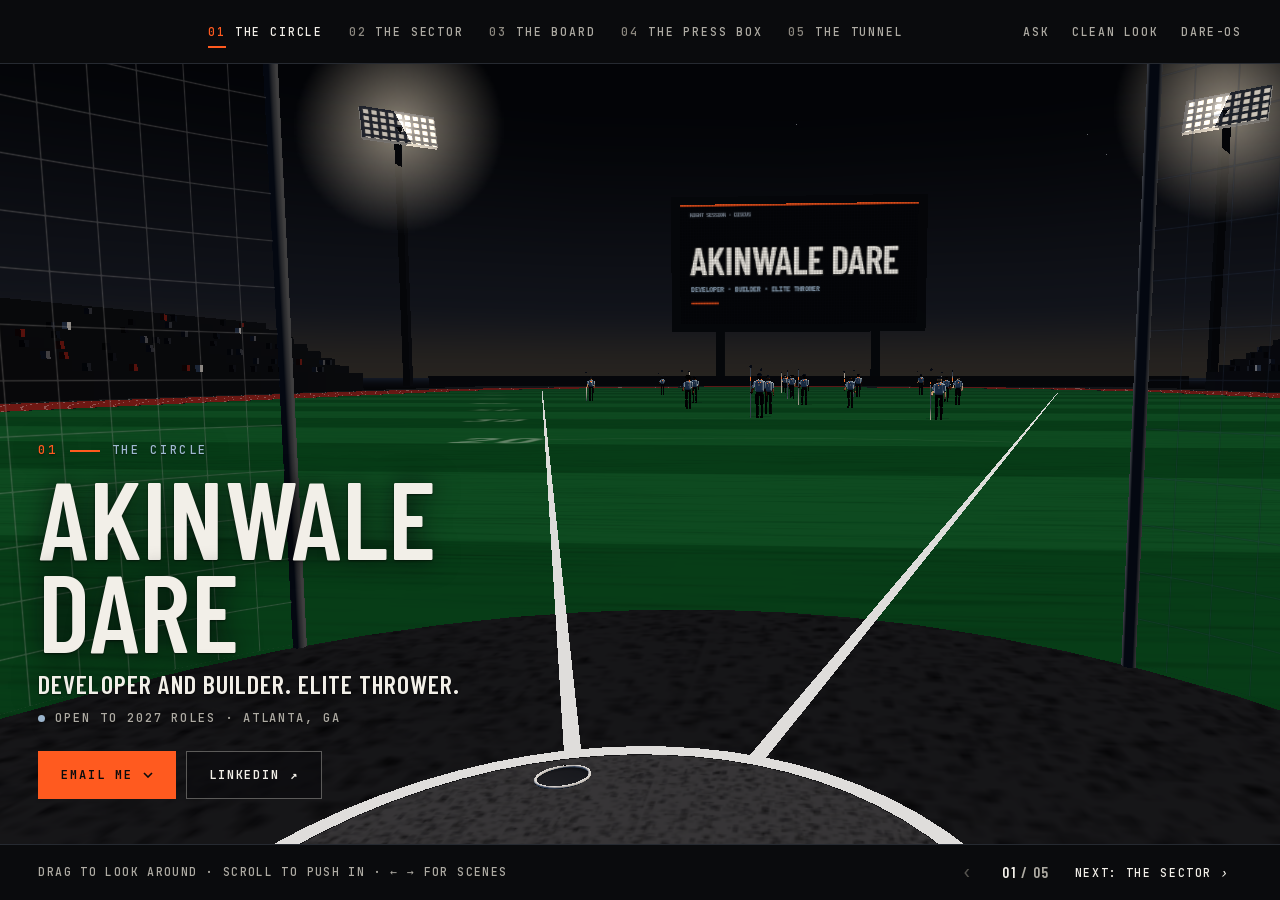
==== commit 230e2504: "Phones: poster first, then the 3D; chip numbers pass contrast - The poster preloads and loads at hig" ====
--- a/index.html
+++ b/index.html
@@ -52,8 +52,8 @@
 </script>
 <link rel="preload" href="fonts/barlow-condensed-600.woff2" as="font" type="font/woff2" crossorigin>
 <link rel="preload" href="fonts/jetbrains-mono.woff2" as="font" type="font/woff2" crossorigin>
-<link rel="preload" as="image" href="img/poster.webp" type="image/webp" media="(min-width: 760px) and (min-aspect-ratio: 4/5)">
-<link rel="preload" as="image" href="img/poster-tall.webp" type="image/webp" media="(max-width: 759px), (max-aspect-ratio: 4/5)">
+<link rel="preload" as="image" href="img/poster.webp" type="image/webp" fetchpriority="high" media="(min-width: 760px) and (min-aspect-ratio: 4/5)">
+<link rel="preload" as="image" href="img/poster-tall.webp" type="image/webp" fetchpriority="high" media="(max-width: 759px), (max-aspect-ratio: 4/5)">
 <link rel="stylesheet" href="cinema.css">
 <link rel="stylesheet" href="style.css">
 <script src="js/board.js" defer></script>
@@ -116,7 +116,7 @@
     <div class="cine-frame">
       <picture class="cine-poster">
         <source media="(max-width: 759px), (max-aspect-ratio: 4/5)" srcset="img/poster-tall.webp" type="image/webp" width="780" height="740">
-        <img src="img/poster.webp" alt="" width="1600" height="866" decoding="async">
+        <img src="img/poster.webp" alt="" width="1600" height="866" fetchpriority="high">
       </picture>
       <canvas class="cine-canvas" aria-hidden="true"></canvas>
     </div>
--- a/cinema.css
+++ b/cinema.css
@@ -62,7 +62,7 @@
 .js[data-shot="0"] .cine-mark { visibility: hidden; }
 .cine-shots ol { display: flex; gap: clamp(14px, 2vw, 30px); margin: 0; padding: 0; list-style: none; }
 .cine-shots a { position: relative; display: flex; align-items: center; gap: 9px; min-height: 44px; font: 500 11.5px/1 var(--f-text); letter-spacing: .16em; text-transform: uppercase; text-decoration: none; color: var(--c-fg2); white-space: nowrap; transition: color 100ms ease-out; }
-.cine-shots a i { font-style: normal; color: #6f6c66; }
+.cine-shots a i { font-style: normal; color: #8d8980; }
 .cine-shots a:hover { color: var(--c-fg); }
 .cine-shots a[aria-current] { color: var(--c-fg); }
 .cine-shots a[aria-current] i { color: var(--c-main); }
@@ -146,7 +146,7 @@
 .pl-all { padding: 0 16px; font-size: 12px; letter-spacing: .14em; text-transform: uppercase; }
 .marks { position: absolute; left: 0; bottom: calc(100% + 8px); z-index: 6; display: grid; grid-template-columns: 1fr 1fr; width: min(640px, 92vw); max-height: min(62vh, 520px); overflow: auto; margin: 0; padding: 6px; list-style: none; background: var(--c-bg2); border: 1px solid var(--c-line); text-shadow: none; }
 .marks button { display: grid; grid-template-columns: 26px minmax(0, 1fr) auto; align-items: baseline; gap: 10px; width: 100%; min-height: 44px; padding: 8px 10px; border: 0; border-left: 2px solid transparent; background: none; color: var(--c-fg); font: 500 12.5px/1.2 var(--f-text); text-align: left; cursor: pointer; }
-.marks button i { font-style: normal; color: #6f6c66; }
+.marks button i { font-style: normal; color: #8d8980; }
 .marks button span { font: 600 17px/1 var(--f-disp); letter-spacing: .03em; text-transform: uppercase; color: var(--c-fg2); }
 .marks button:hover, .marks button:focus-visible { outline: none; background: rgba(255, 90, 31, .08); }
 .marks button[aria-current="true"] { border-left-color: var(--c-main); }
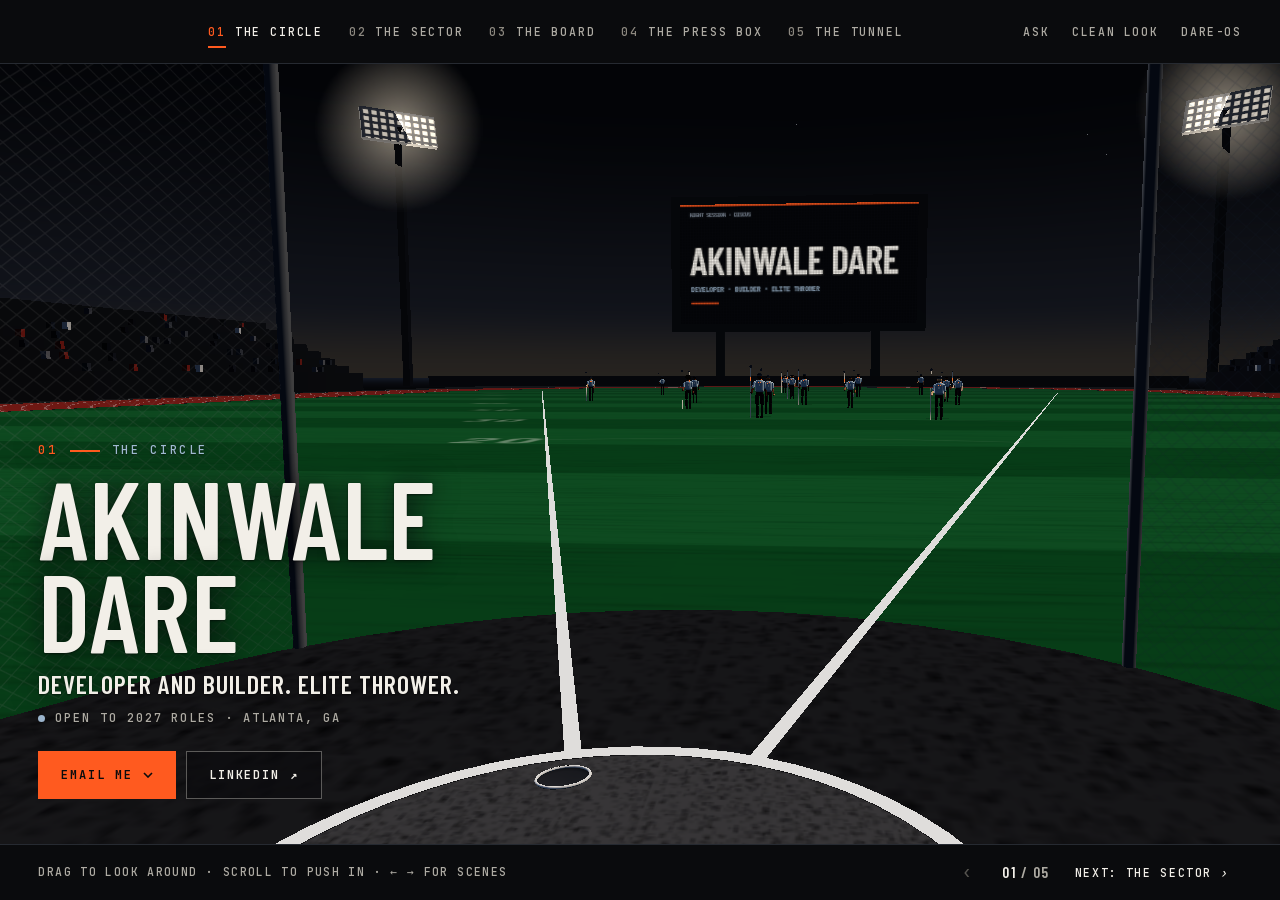
==== commit 9048b688: "Board, press box, tunnel, cage: cleaner shots - THE BOARD: the scoreboard shows one number at a time" ====
--- a/index.html
+++ b/index.html
@@ -115,8 +115,8 @@
   <section class="cine" id="stage" aria-label="Akinwale Dare, in five scenes">
     <div class="cine-frame">
       <picture class="cine-poster">
-        <source media="(max-width: 759px), (max-aspect-ratio: 4/5)" srcset="img/poster-tall.webp" type="image/webp" width="780" height="740">
-        <img src="img/poster.webp" alt="" width="1600" height="866" fetchpriority="high">
+        <source media="(max-width: 759px), (max-aspect-ratio: 4/5)" srcset="img/poster-tall.webp" type="image/webp" width="780" height="744">
+        <img src="img/poster.webp" alt="" width="1600" height="867" fetchpriority="high">
       </picture>
       <canvas class="cine-canvas" aria-hidden="true"></canvas>
     </div>
@@ -187,14 +187,7 @@
           <li><button type="button" data-row="5" aria-pressed="false"><span class="b-l">Open source</span><span class="b-v"><b>17</b> <small>repos</small></span><span class="b-w">public on GitHub</span><span class="b-s">GitHub · snapshot 15 Nov 2026</span></button></li>
           <li><button type="button" data-row="6" aria-pressed="false"><span class="b-l">Last push</span><span class="b-v"><b>15</b> <small>Nov</small></span><span class="b-w">peach-dash</span><span class="b-s">GitHub · snapshot 15 Nov 2026</span></button></li>
         </ol>
-        <div class="shipped">
-          <p class="sh-h">Shipped this week <span data-feed-stamp>GitHub · snapshot 15 Nov</span></p>
-          <ol class="f-list" data-feed data-max="3">
-            <li><time datetime="2026-11-15T20:00:13Z">15 Nov</time><a href="https://github.com/Waleee7/peach-dash/commit/3645750" target="_blank" rel="noopener">peach-dash</a><span>Lighter on phones</span></li>
-            <li><time datetime="2026-11-07T19:22:18Z">7 Nov</time><a href="https://github.com/Waleee7/ragdoll-riot" target="_blank" rel="noopener">ragdoll-riot</a><span>Pushed to main</span></li>
-            <li><time datetime="2026-11-06T16:13:28Z">6 Nov</time><a href="https://github.com/Waleee7/GlobalLingo" target="_blank" rel="noopener">GlobalLingo</a><span>Pushed to main</span></li>
-          </ol>
-        </div>
+        <p class="b-cap"><span data-cap-what>products answering your browser</span><span data-cap-src>Probed from your browser as the page loads</span></p>
       </section>
 
       <section class="scene" id="the-press-box" data-n="3" aria-labelledby="sc-3">
--- a/cinema.css
+++ b/cinema.css
@@ -152,21 +152,25 @@
 .marks button[aria-current="true"] { border-left-color: var(--c-main); }
 .marks button[aria-current="true"] i { color: var(--c-main); }
 
-/* 03 THE BOARD: the numbers, with where and when each one came from */
-.rows { margin: 0 0 16px; padding: 0; list-style: none; border-top: 1px solid rgba(242, 239, 232, .14); text-shadow: none; }
-.rows button { display: grid; grid-template-columns: 130px 120px minmax(0, 1fr); grid-template-areas: "l v w" "l v s"; align-items: baseline; column-gap: 14px; width: 100%; padding: 9px 12px 9px 10px; border: 0; border-bottom: 1px solid rgba(242, 239, 232, .1); border-left: 2px solid transparent; background: rgba(10, 11, 13, .55); color: var(--c-fg); text-align: left; cursor: pointer; transition: background-color 100ms ease-out; }
+/* 03 THE BOARD: an index of the numbers. The one picked is up on the scoreboard; what it counts and
+   where it came from sit under the list (each row still carries both, for screen readers) */
+.rows { margin: 0 0 12px; padding: 0; list-style: none; border-top: 1px solid rgba(242, 239, 232, .14); text-shadow: none; }
+.rows button { display: grid; grid-template-columns: minmax(0, 1fr) auto; grid-template-areas: "l v" "w w" "s s"; align-items: center; column-gap: 14px; width: 100%; min-height: 44px; padding: 6px 12px 6px 10px; border: 0; border-bottom: 1px solid rgba(242, 239, 232, .1); border-left: 2px solid transparent; background: rgba(10, 11, 13, .55); color: var(--c-fg); text-align: left; cursor: pointer; transition: background-color 100ms ease-out; }
 .rows button:hover { background: rgba(17, 19, 23, .9); }
 .rows button[aria-pressed="true"] { border-left-color: var(--c-main); background: rgba(255, 90, 31, .1); }
 .b-l { grid-area: l; display: flex; align-items: center; gap: 8px; font: 500 11.5px/1.3 var(--f-text); letter-spacing: .14em; text-transform: uppercase; color: var(--c-fg2); }
+.rows button[aria-pressed="true"] .b-l { color: var(--c-fg); }
 .b-l .ldot { flex: none; width: 7px; height: 7px; border-radius: 50%; background: var(--c-alt); box-shadow: none; }
-.b-v { grid-area: v; white-space: nowrap; }
-.b-v b { font: 600 30px/1 var(--f-disp); }
-.b-v small { font: 600 16px/1 var(--f-disp); letter-spacing: .04em; color: var(--c-main); text-transform: uppercase; }
+.b-v { grid-area: v; white-space: nowrap; text-align: right; }
+.b-v b { font: 600 24px/1 var(--f-disp); }
+.b-v small { font: 600 14px/1 var(--f-disp); letter-spacing: .04em; color: var(--c-main); text-transform: uppercase; }
 .b-w { grid-area: w; font: 400 12.5px/1.4 var(--f-text); }
 .b-s { grid-area: s; font: 400 11.5px/1.4 var(--f-text); color: var(--c-alt); }
-.shipped { text-shadow: none; }
-.sh-h { display: flex; flex-wrap: wrap; justify-content: space-between; gap: 4px 12px; margin: 0 0 4px; font: 500 11.5px/1.4 var(--f-text); letter-spacing: .14em; text-transform: uppercase; }
-.sh-h span { color: var(--c-alt); letter-spacing: .08em; }
+.js .rows .b-w, .js .rows .b-s { position: absolute; width: 1px; height: 1px; overflow: hidden; clip-path: inset(50%); white-space: nowrap; }
+.b-cap { display: none; }
+.js .b-cap { display: grid; align-content: start; gap: 3px; min-height: 3.4em; margin: 0; text-shadow: none; }
+.b-cap [data-cap-what] { font: 400 13px/1.45 var(--f-text); color: var(--c-fg); }
+.b-cap [data-cap-src] { font: 400 11.5px/1.45 var(--f-text); color: var(--c-alt); }
 .f-list { margin: 0; padding: 0; list-style: none; }
 .f-list li { display: grid; grid-template-columns: 64px minmax(0, auto) minmax(0, 1fr); align-items: baseline; gap: 12px; padding: 6px 0; border-top: 1px solid rgba(242, 239, 232, .08); font-size: 12px; }
 .f-list time { font-size: 11.5px; letter-spacing: .06em; color: var(--c-fg2); white-space: nowrap; }
@@ -210,9 +214,9 @@
   .pl-num b { font-size: clamp(72px, 22vw, 104px); }
   .pl-go { gap: 8px; }
   .marks { position: fixed; left: 8px; right: 8px; bottom: 72px; width: auto; max-height: 60svh; grid-template-columns: 1fr; }
-  .rows button { grid-template-columns: minmax(0, 1fr) auto; grid-template-areas: "l v" "w w" "s s"; padding: 10px 10px 10px 10px; background: none; }
+  .rows button { padding: 4px 10px; background: none; }
   .rows button[aria-pressed="true"] { background: rgba(255, 90, 31, .08); }
-  .b-l, .b-s, .f-list li, .f-list time, .facts dt, .sh-h, .pl-stamp, .pl-cat, .slate, .sc-sub { font-size: 12px; }
+  .b-l, .b-s, .b-cap [data-cap-src], .f-list li, .f-list time, .facts dt, .pl-stamp, .pl-cat, .slate, .sc-sub { font-size: 12px; }
   .facts div { grid-template-columns: 96px minmax(0, 1fr); }
   .mail-menu { bottom: auto; top: calc(100% + 6px); min-width: 0; width: max(100%, 250px); }
 }
@@ -293,11 +297,6 @@
   .cl-sec, .cl-t tr { break-inside: avoid; }
 }
 
-/* the board panel is a dense table: a little wider, tighter rows */
+/* the board panel: a narrow index, so the scoreboard keeps the frame */
 .scene[data-n="2"] .sc-h { margin-bottom: 12px; }
-@media (min-width: 760px) and (min-aspect-ratio: 4/5) {
-  .scene[data-n="2"] { width: min(660px, 47vw); }
-  .rows button { grid-template-columns: 116px 100px minmax(0, 1fr); padding: 7px 10px 7px 10px; }
-  .b-v b { font-size: 26px; }
-  .b-s { font-size: 11px; }
-}
+@media (min-width: 760px) and (min-aspect-ratio: 4/5) { .scene[data-n="2"] { width: min(420px, 36vw); } }
